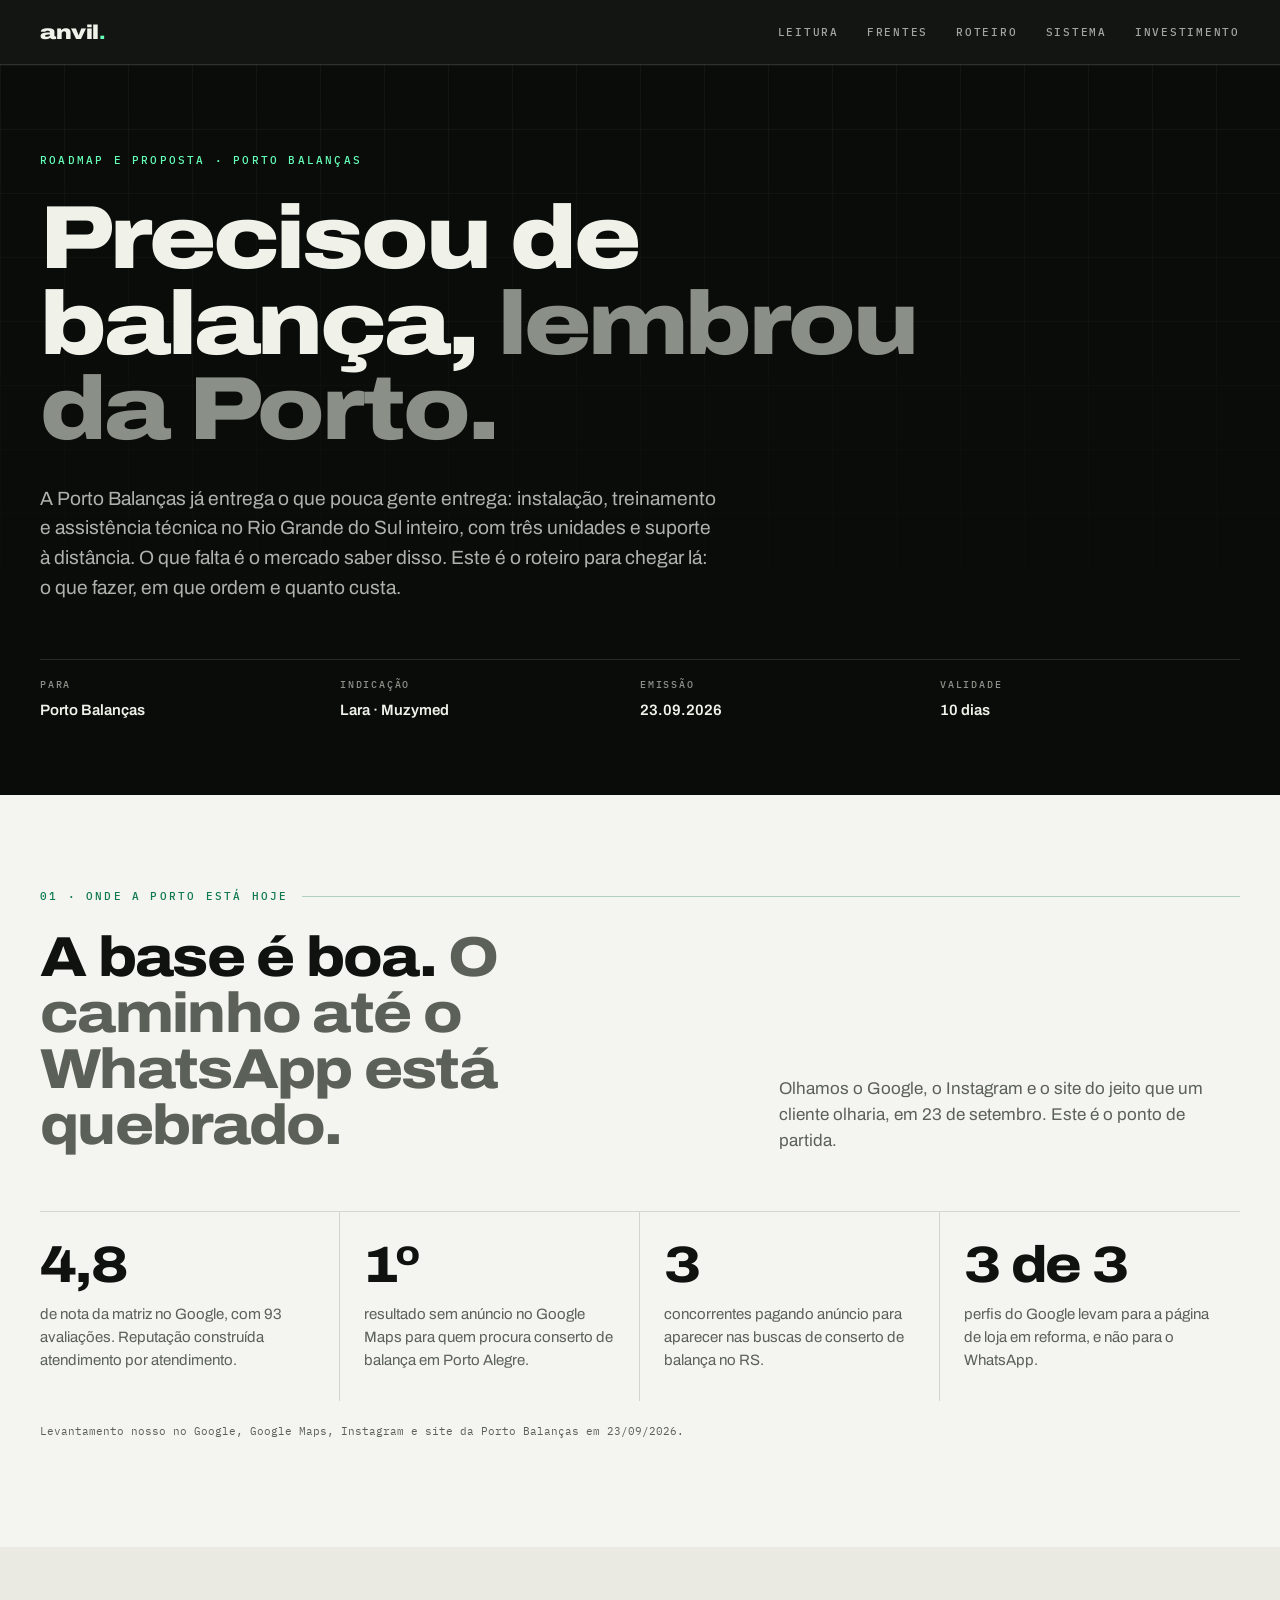
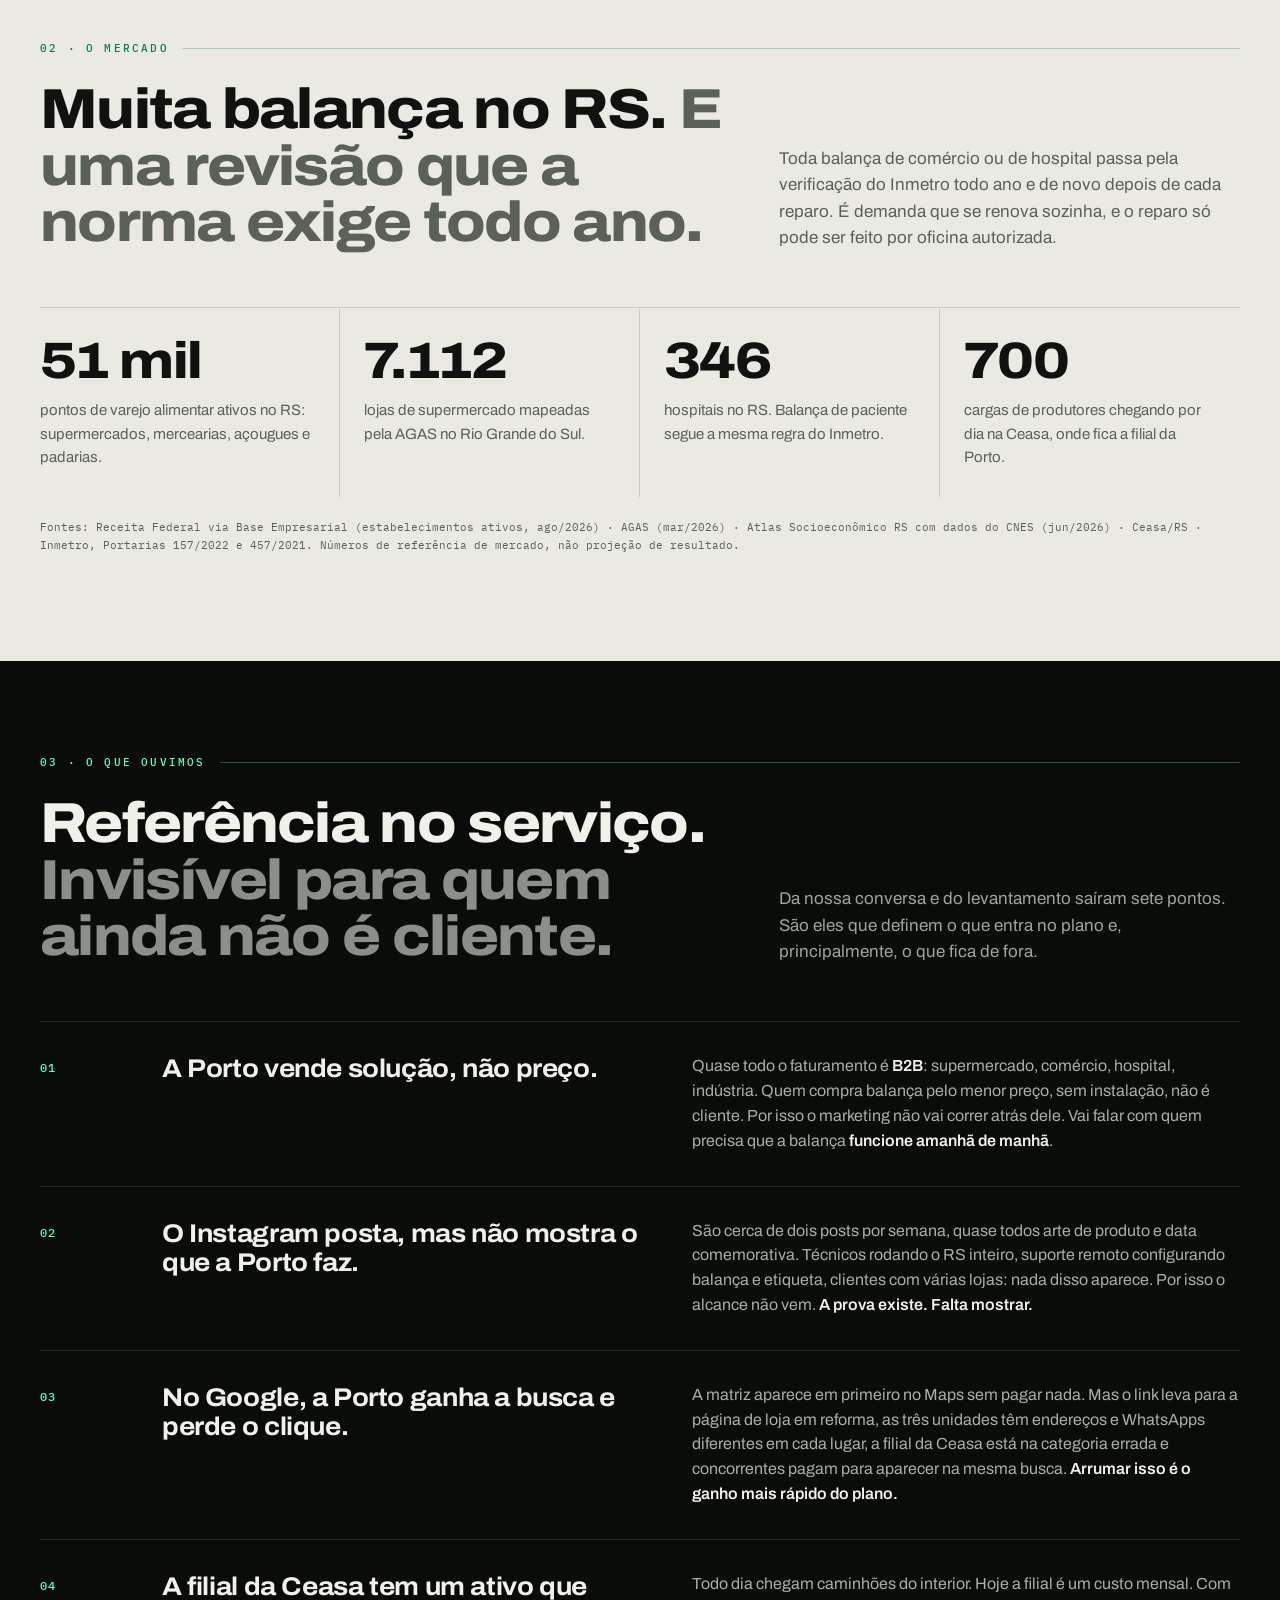
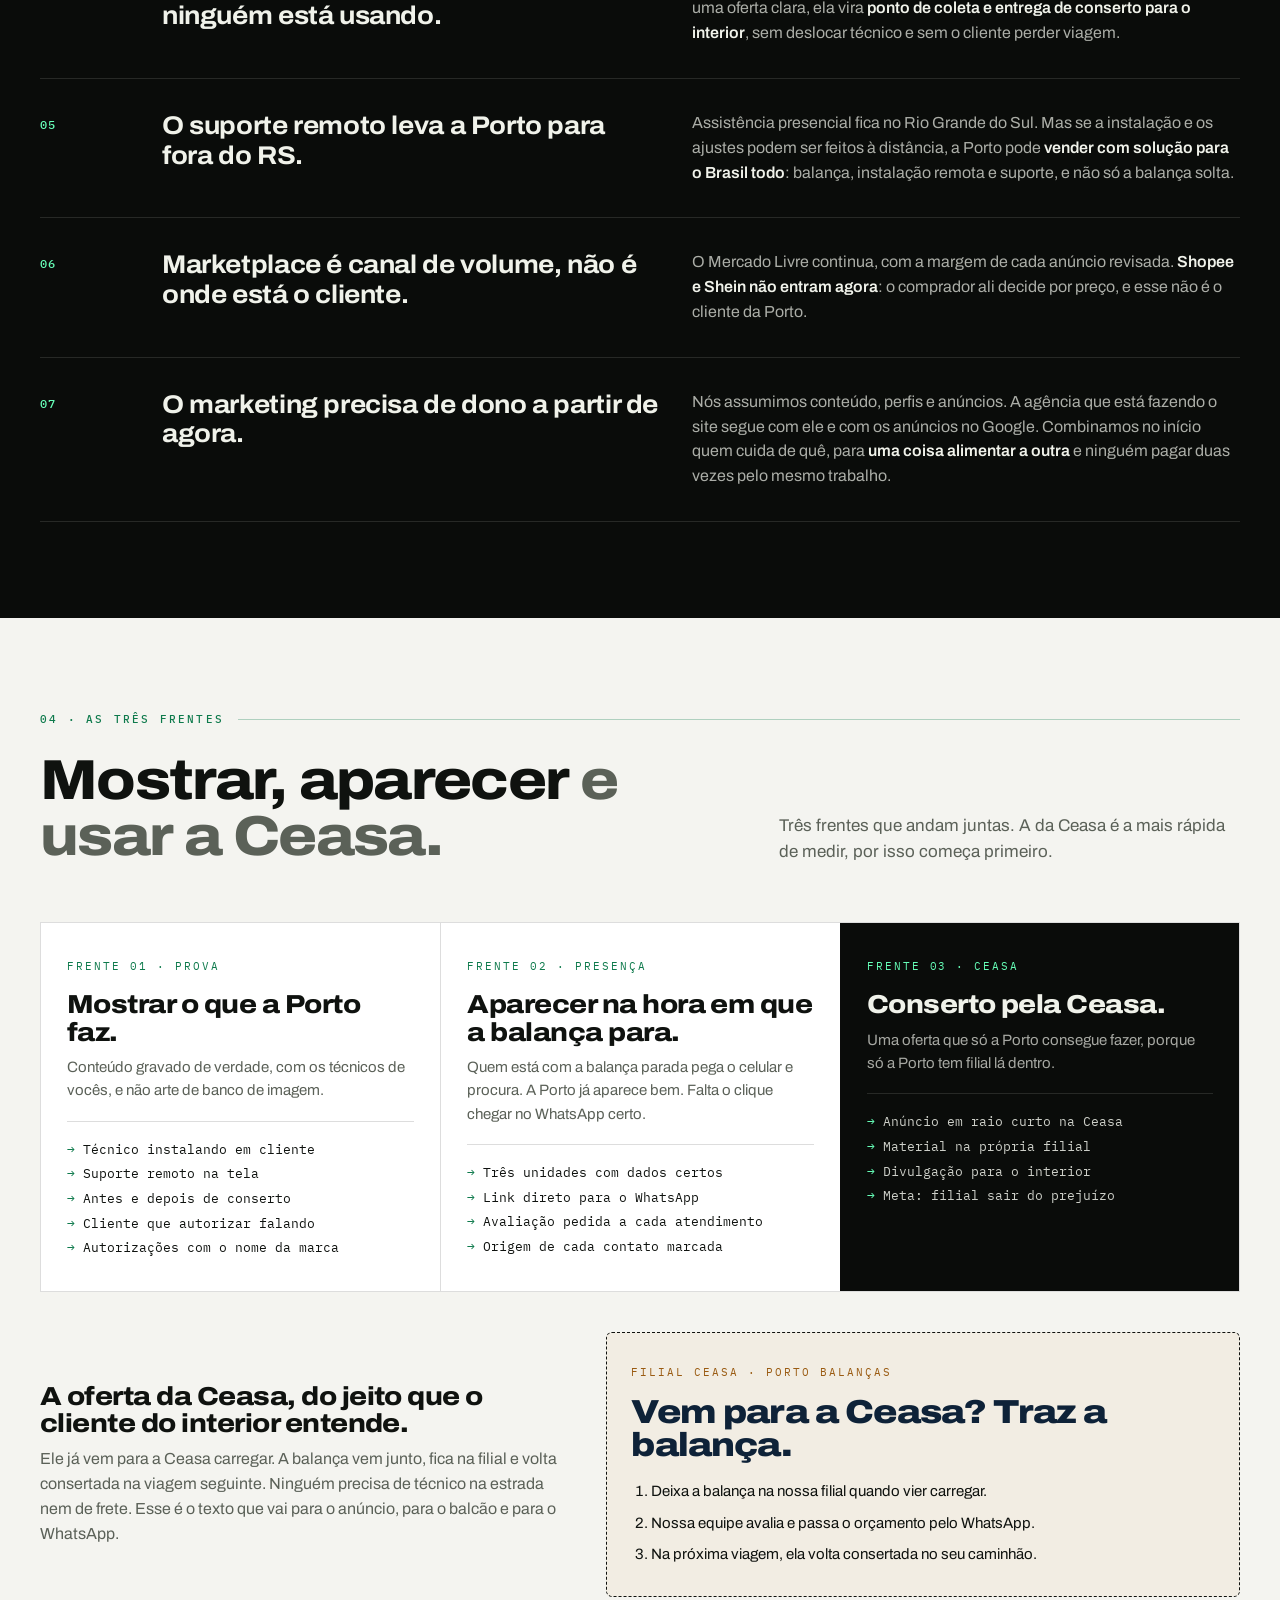
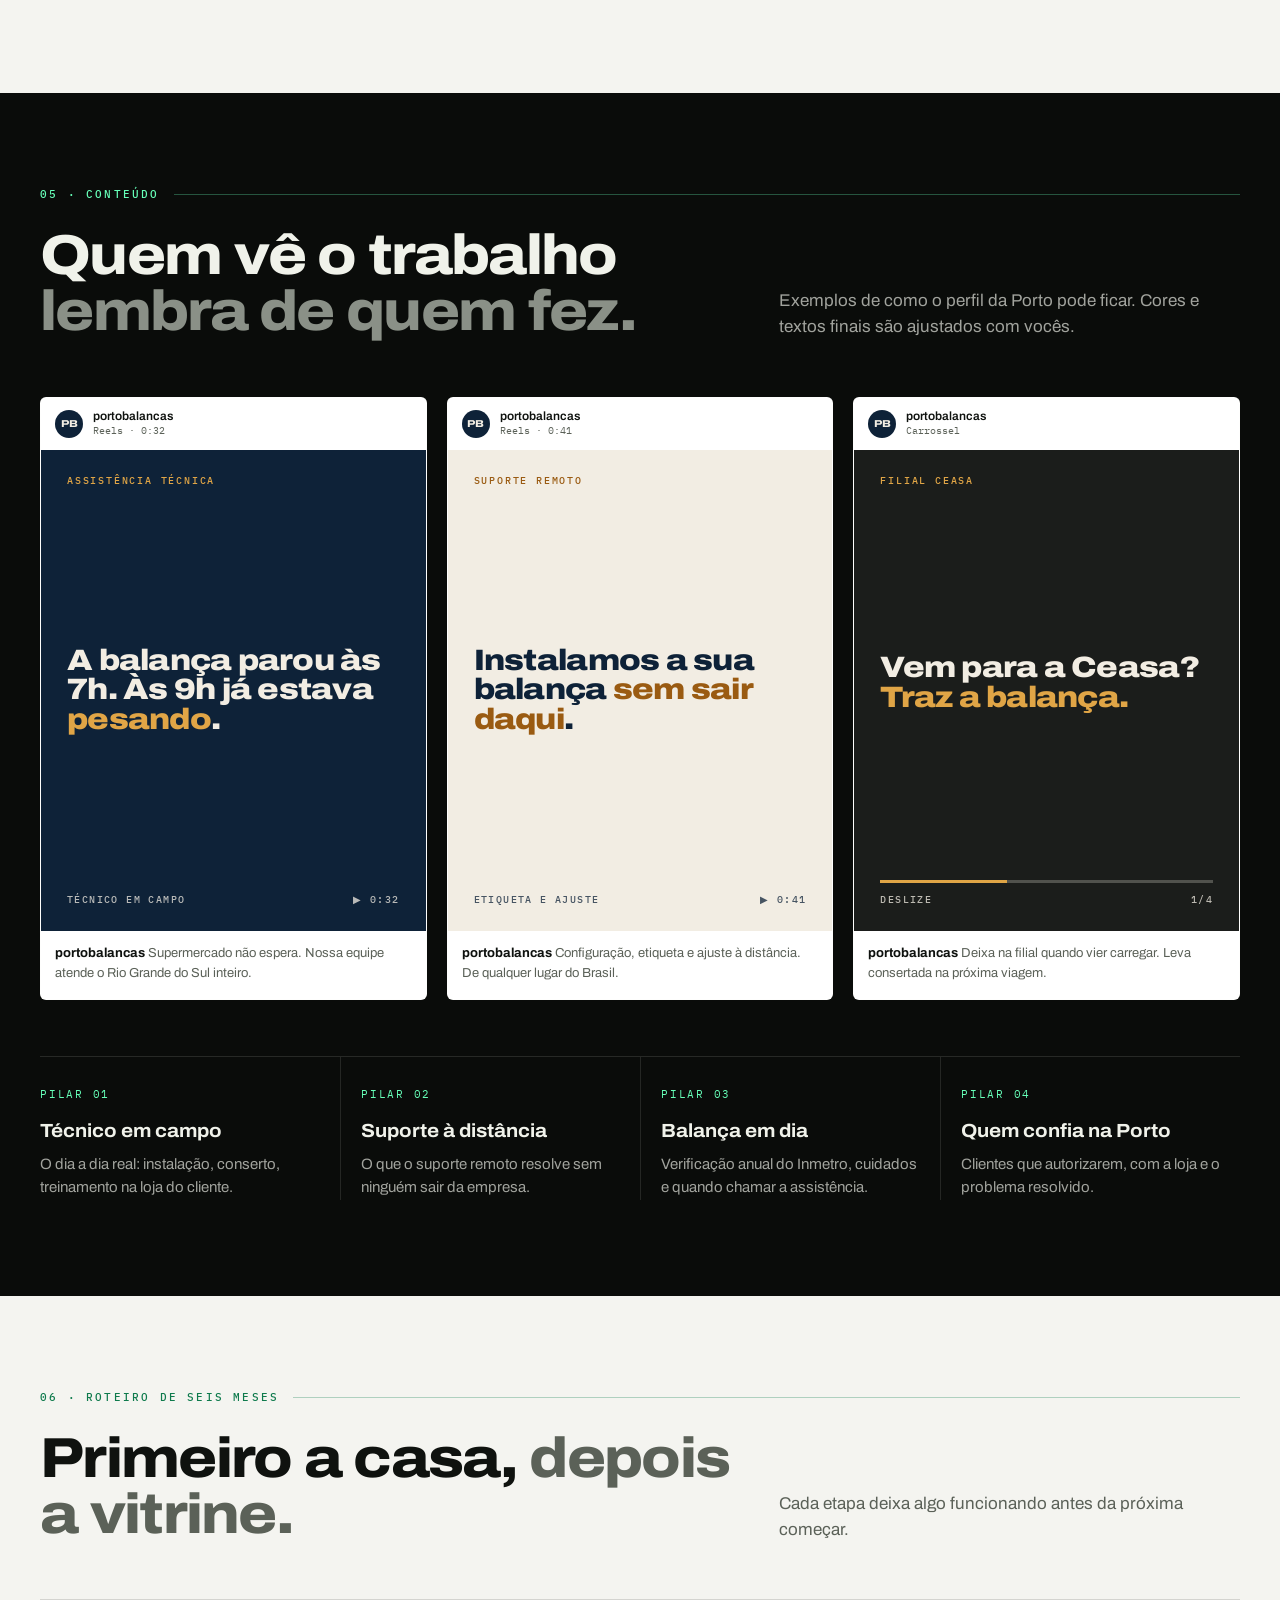
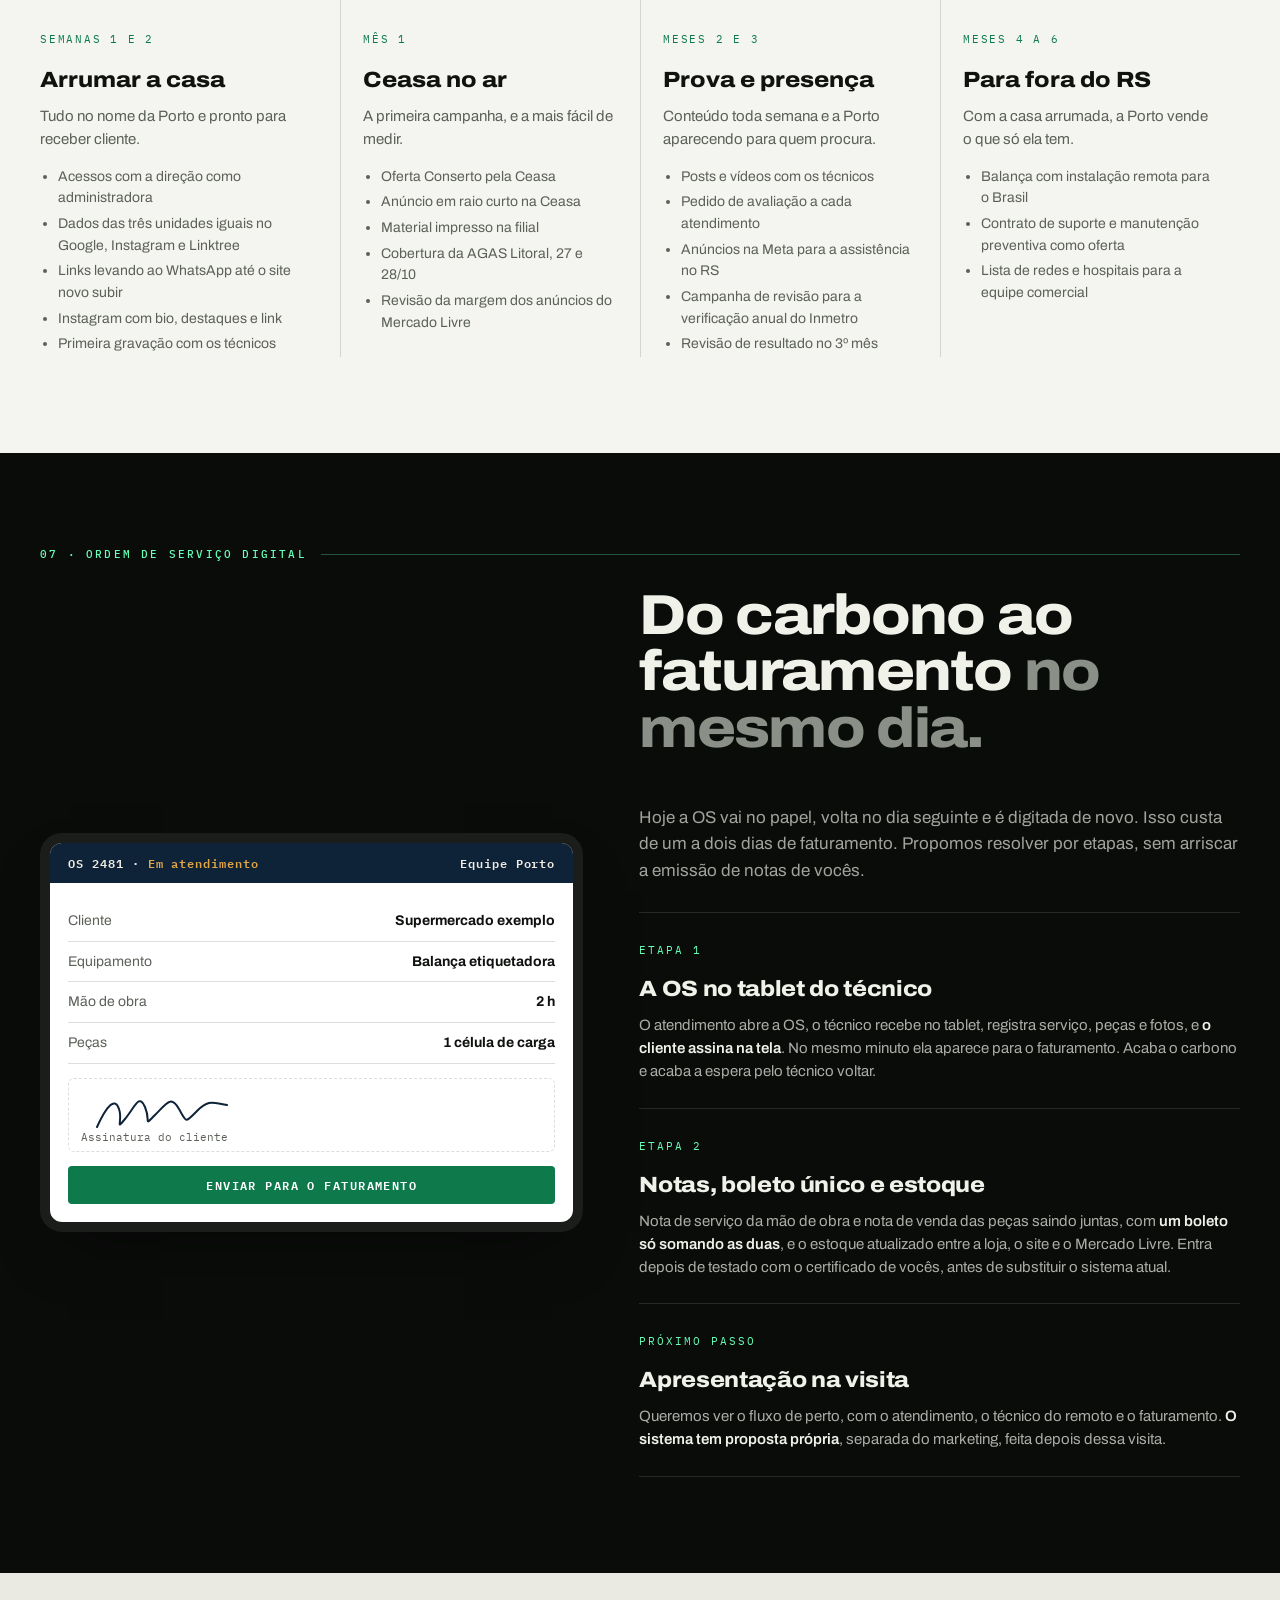
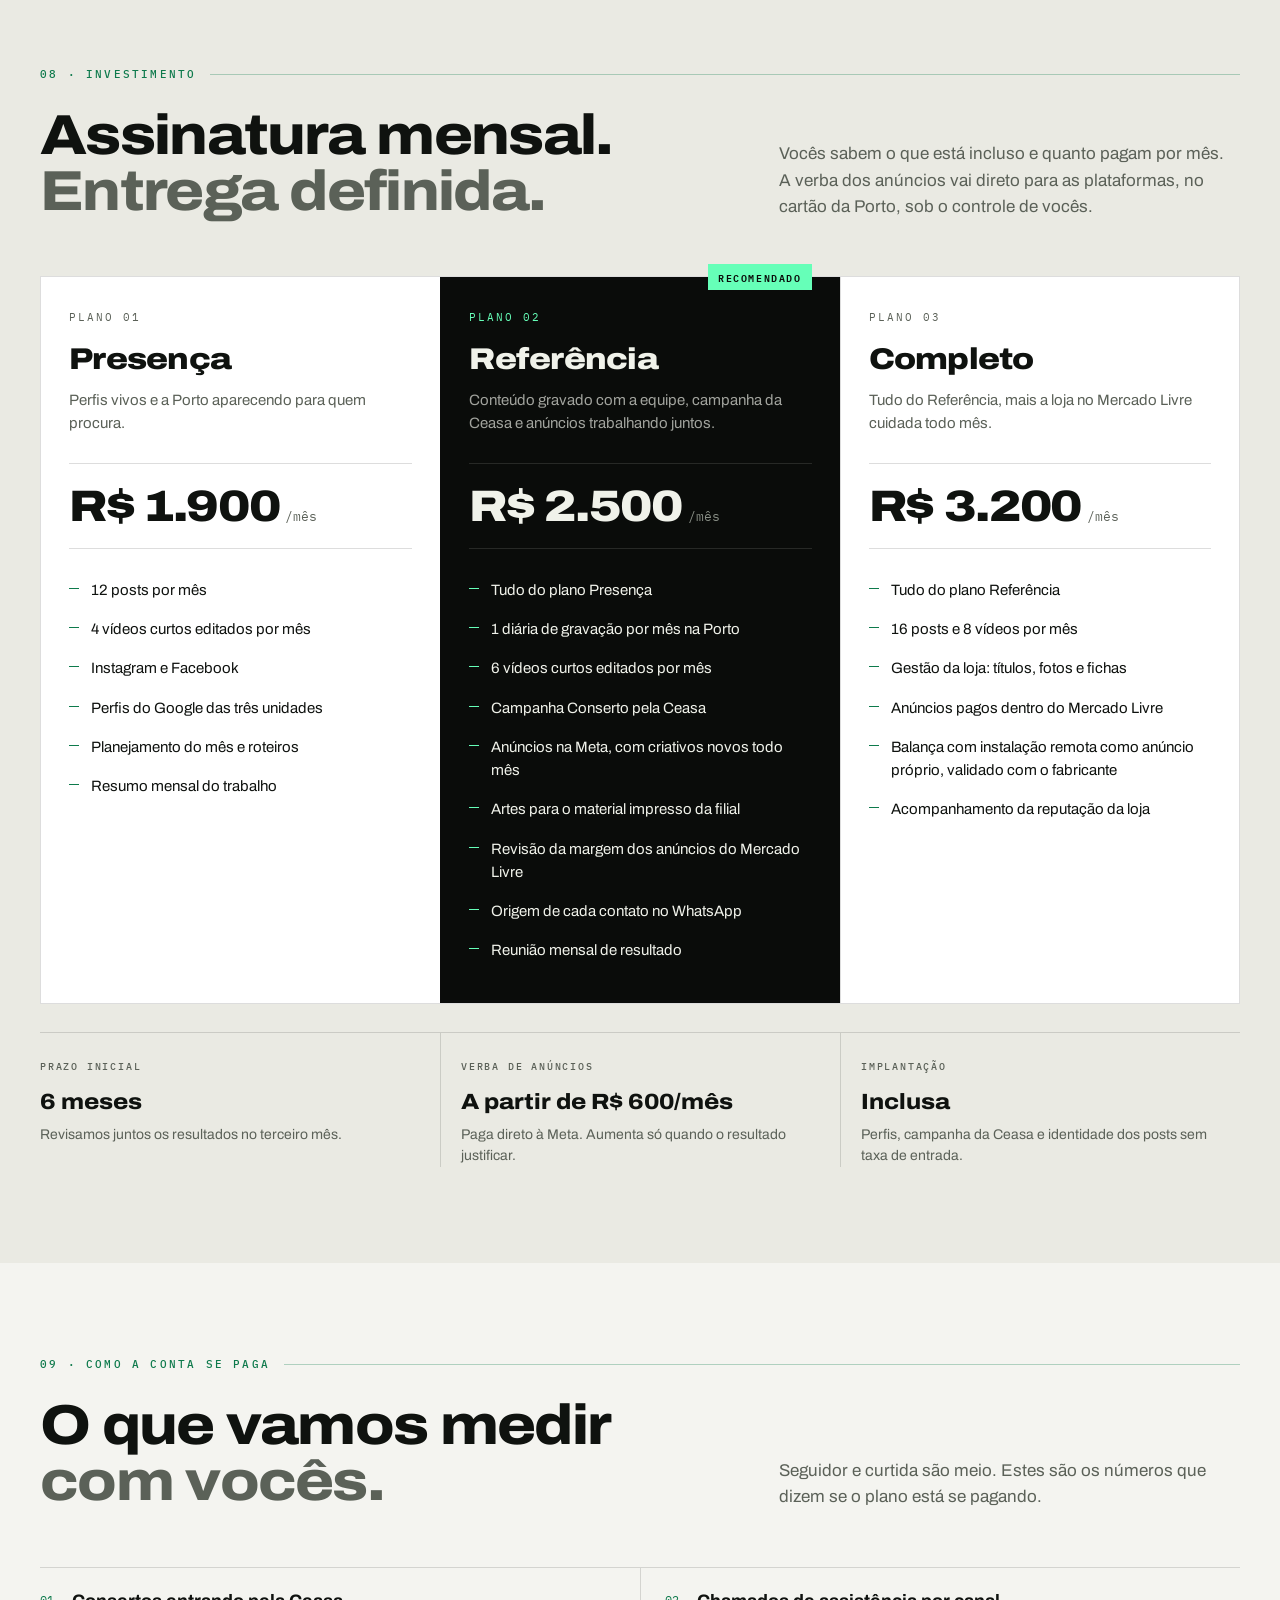
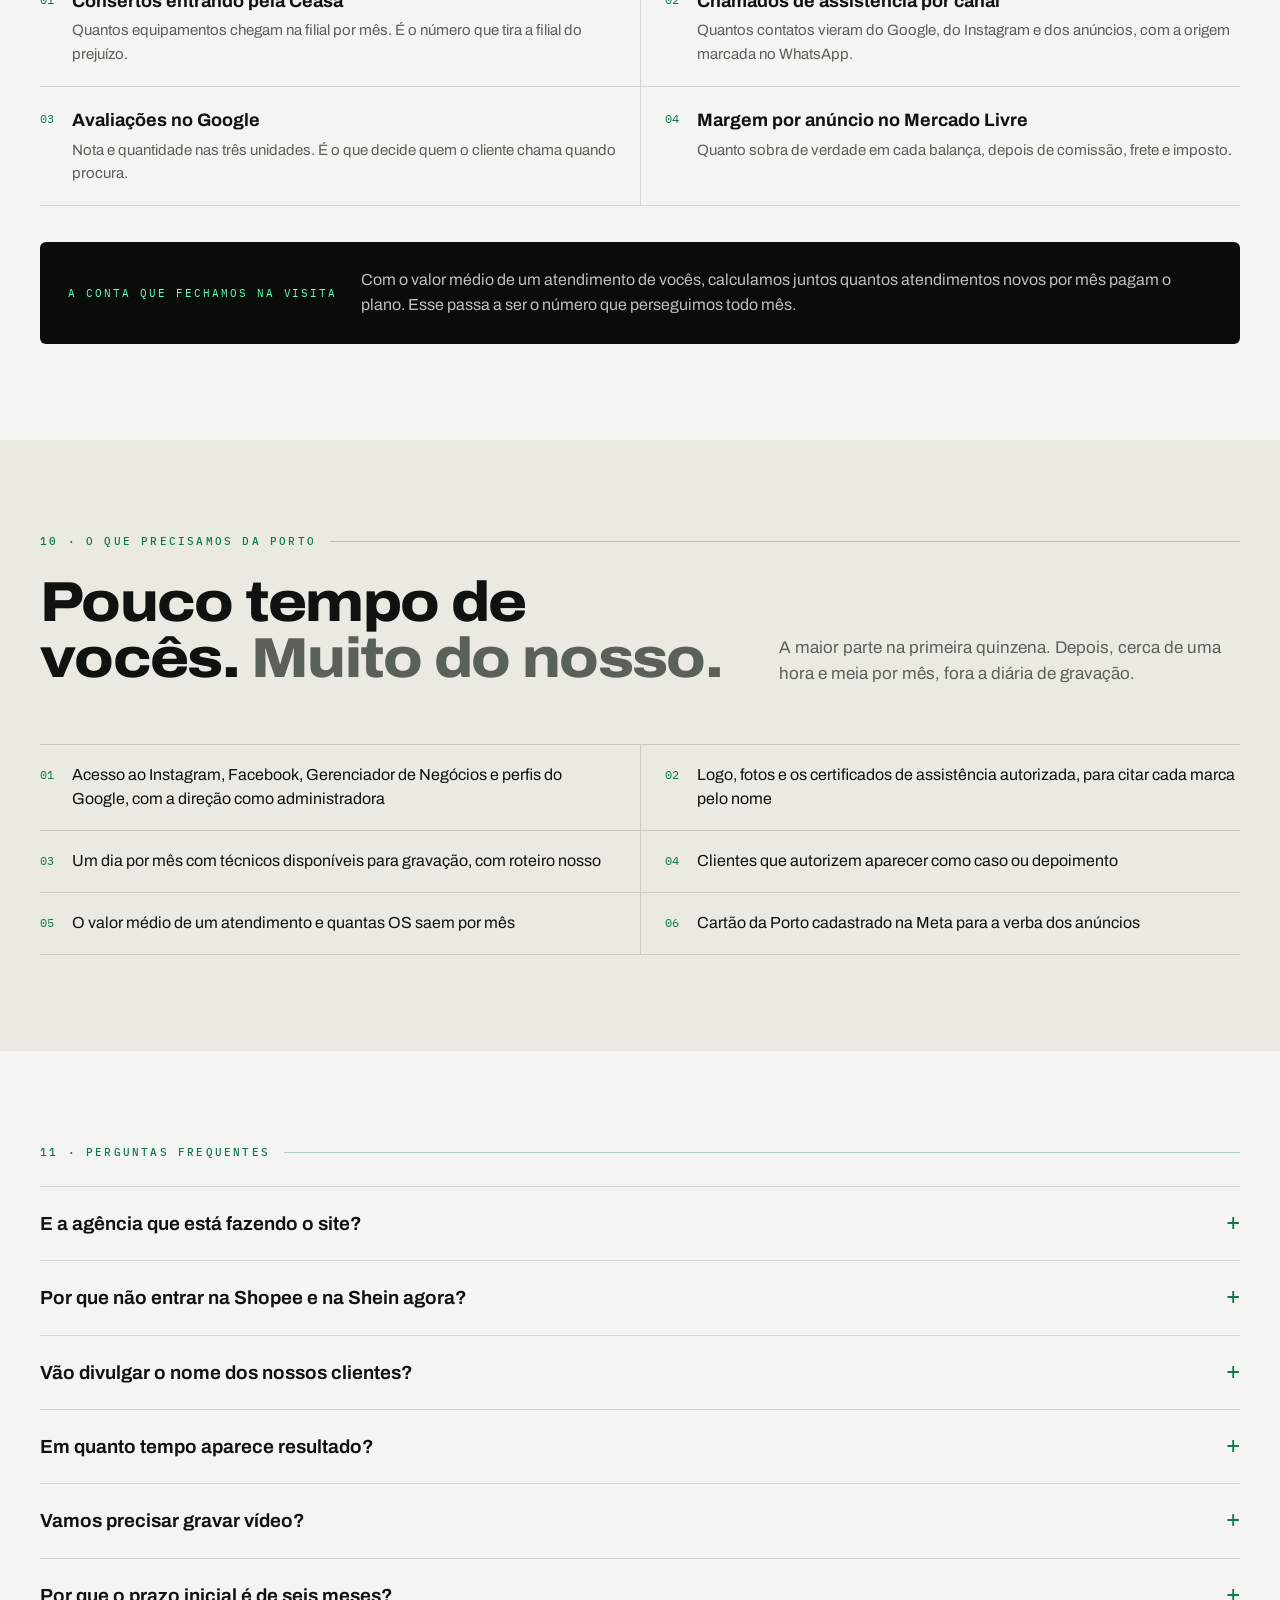
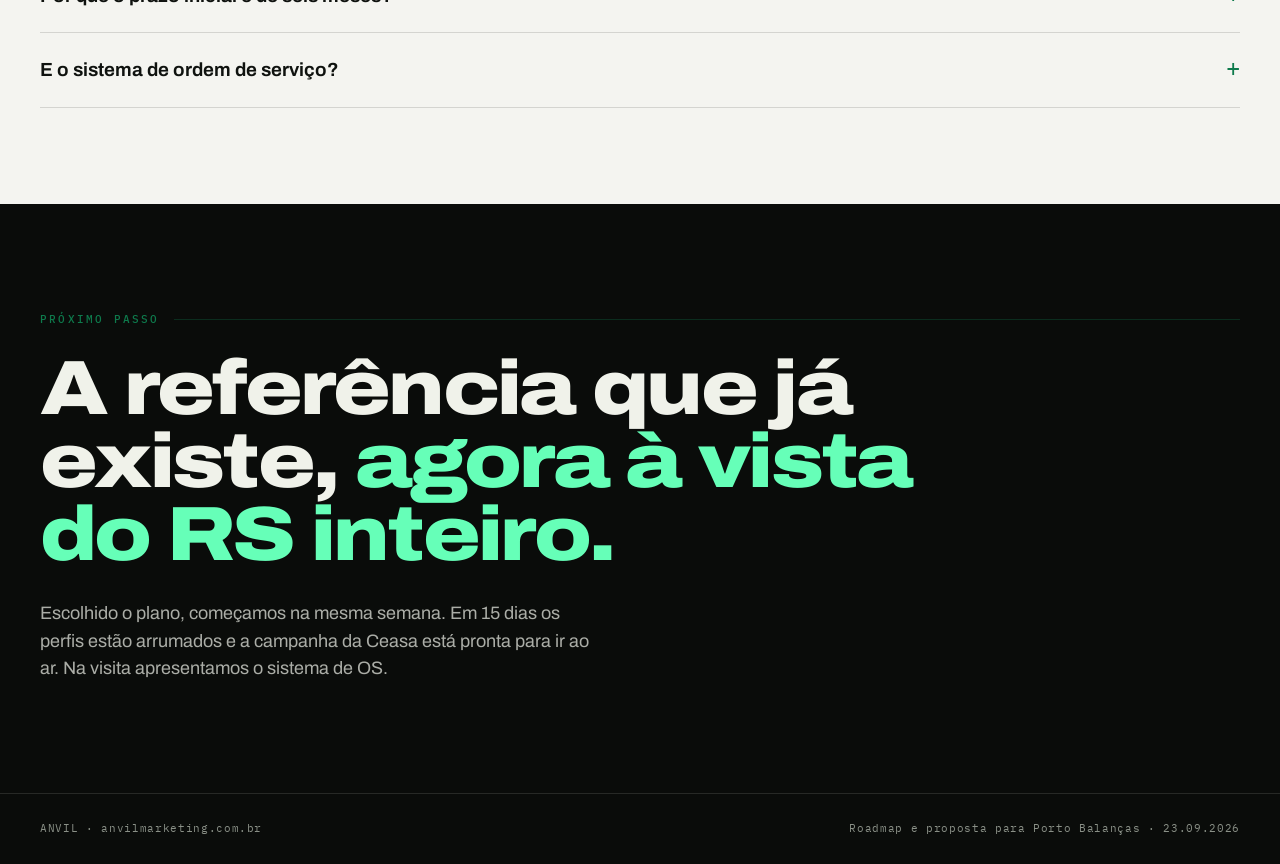
==== analise/index.html @ 12d3f7ef "Análise e roadmap da Porto Balanças Co-Authored-By: Claude Opus 5.5 (1M context) <noreply@anthropic." ====
<!doctype html>
<html lang="pt-BR">
<head>
<meta charset="utf-8">
<meta name="viewport" content="width=device-width, initial-scale=1">
<meta name="robots" content="noindex">
<title>Roadmap Porto Balanças</title>
<meta name="description" content="Roadmap e proposta da Anvil para a Porto Balanças: ser lembrada por quem precisa comprar ou consertar balança no Rio Grande do Sul.">
<link rel="preconnect" href="https://fonts.googleapis.com">
<link rel="preconnect" href="https://fonts.gstatic.com" crossorigin>
<link href="https://fonts.googleapis.com/css2?family=Archivo:wdth,wght@100..125,400..900&family=IBM+Plex+Mono:wght@400;500;600&display=swap" rel="stylesheet">
<style>
:root{
  --bg:#0A0C0A; --bg2:#111511; --paper:#F4F4F0; --paper2:#EAEAE3;
  --ink:#0F120F; --fg:#F0F2EA; --muted:#8A9087; --muted-d:#5B6158;
  --acc:#66FFB8; --acc-d:#0E7A4C; --line-d:rgba(240,242,234,.12); --line-l:rgba(15,18,15,.14);
  --amber:#E0A546; --navy:#0E2238; --cream:#F2EDE3;
}
*{box-sizing:border-box}
html{scroll-behavior:smooth}
body{margin:0;background:var(--paper);color:var(--ink);font-family:"Archivo",Arial,sans-serif;-webkit-font-smoothing:antialiased;line-height:1.55}
a{color:inherit;text-decoration:none}
.mono{font-family:"IBM Plex Mono",ui-monospace,monospace}
.wrap{width:min(1200px,100% - 32px);margin-inline:auto}
@media(min-width:720px){.wrap{width:min(1200px,100% - 80px)}}

.top{position:sticky;top:0;z-index:40;background:rgba(10,12,10,.96);color:var(--fg);border-bottom:1px solid var(--line-d)}
.top .wrap{height:64px;display:flex;align-items:center;justify-content:space-between;gap:16px}
.logo{font-weight:900;font-stretch:125%;letter-spacing:-.02em;font-size:20px}
.logo b{color:var(--acc)}
.top nav{display:flex;gap:28px;font:500 11px/1 "IBM Plex Mono",monospace;letter-spacing:.16em;text-transform:uppercase}
.top nav a{color:rgba(240,242,234,.66);position:relative}
.top nav a::after{content:"";position:absolute;left:0;bottom:-6px;height:1px;width:0;background:var(--acc);transition:width .25s}
.top nav a:hover{color:var(--fg)}.top nav a:hover::after{width:100%}
@media(max-width:820px){.top nav{display:none}}

.hero{background:var(--bg);color:var(--fg);padding:88px 0 72px;position:relative;overflow:hidden}
.hero::before{content:"";position:absolute;inset:0;background-image:linear-gradient(var(--line-d) 1px,transparent 1px),linear-gradient(90deg,var(--line-d) 1px,transparent 1px);background-size:64px 64px;opacity:.35;mask-image:linear-gradient(180deg,#000 0%,transparent 85%)}
.hero .wrap{position:relative}
.kick{font:500 11px/1.4 "IBM Plex Mono",monospace;letter-spacing:.2em;text-transform:uppercase;color:var(--acc);margin:0 0 28px}
.hero h1{font-weight:850;font-stretch:118%;font-size:clamp(40px,7vw,96px);line-height:.95;letter-spacing:-.035em;margin:0;max-width:15ch}
.hero h1 span{color:var(--muted)}
.hero-sub{max-width:62ch;margin:32px 0 0;color:rgba(240,242,234,.72);font-size:clamp(17px,1.5vw,20px)}
.meta{margin-top:56px;display:grid;grid-template-columns:repeat(4,minmax(0,1fr));border-top:1px solid var(--line-d)}
.meta div{padding:18px 18px 0 0}
.meta small{display:block;font:500 10px/1.4 "IBM Plex Mono",monospace;letter-spacing:.18em;text-transform:uppercase;color:var(--muted);margin-bottom:6px}
.meta strong{font-weight:600;font-size:15px}
@media(max-width:720px){.meta{grid-template-columns:1fr 1fr}.meta div{padding-bottom:14px}}

section{padding:96px 0}
.dark{background:var(--bg);color:var(--fg)}
.alt{background:var(--paper2)}
.label{font:500 11px/1 "IBM Plex Mono",monospace;letter-spacing:.2em;text-transform:uppercase;color:var(--acc-d);display:flex;gap:14px;align-items:center;margin-bottom:28px}
.dark .label{color:var(--acc)}
.label::after{content:"";height:1px;flex:1;background:currentColor;opacity:.3}
.head{display:grid;grid-template-columns:1.2fr .8fr;gap:48px;align-items:end;margin-bottom:56px}
.head h2{margin:0;font-weight:800;font-stretch:112%;font-size:clamp(30px,4.4vw,58px);line-height:1;letter-spacing:-.03em}
.head h2 span{color:var(--muted-d)}
.dark .head h2 span{color:var(--muted)}
.head p{margin:0;color:var(--muted-d);font-size:17px}
.dark .head p{color:rgba(240,242,234,.66)}
@media(max-width:820px){.head{grid-template-columns:1fr;gap:18px}}

.nums{display:grid;grid-template-columns:repeat(4,minmax(0,1fr));border-top:1px solid var(--line-l)}
.num{padding:28px 24px 28px 0;border-right:1px solid var(--line-l)}
.num:last-child{border-right:0}
.num + .num{padding-left:24px}
.num strong{display:block;font-weight:800;font-stretch:115%;font-size:clamp(34px,4vw,54px);letter-spacing:-.03em;line-height:1}
.num p{margin:12px 0 0;font-size:15px;color:var(--muted-d)}
.src{margin-top:22px;font:400 11px/1.6 "IBM Plex Mono",monospace;color:var(--muted-d)}
@media(max-width:820px){.nums{grid-template-columns:1fr 1fr}.num{border-right:0;border-bottom:1px solid var(--line-l);padding:22px 0!important}}
@media(max-width:480px){.nums{grid-template-columns:1fr}}

.reads{border-top:1px solid var(--line-d)}
.read{display:grid;grid-template-columns:90px 1fr 1.1fr;gap:32px;padding:32px 0;border-bottom:1px solid var(--line-d)}
.read .n{font:500 12px/1 "IBM Plex Mono",monospace;color:var(--acc);letter-spacing:.12em;padding-top:8px}
.read h3{margin:0;font-weight:700;font-stretch:108%;font-size:clamp(20px,2vw,26px);line-height:1.15;letter-spacing:-.015em}
.read p{margin:0;color:rgba(240,242,234,.7)}
.read p b{color:var(--fg);font-weight:600}
@media(max-width:820px){.read{grid-template-columns:1fr;gap:10px}}

.funnel{display:grid;grid-template-columns:repeat(3,minmax(0,1fr));border:1px solid var(--line-l);background:#fff}
.stage{padding:30px 26px;position:relative}
.stage + .stage{border-left:1px solid var(--line-l)}
.stage .mono{font-size:11px;letter-spacing:.18em;color:var(--acc-d);text-transform:uppercase}
.stage h3{margin:14px 0 10px;font-weight:800;font-stretch:112%;font-size:26px;letter-spacing:-.02em;line-height:1.05}
.stage p{margin:0 0 18px;color:var(--muted-d);font-size:15px}
.stage ul{list-style:none;margin:0;padding:16px 0 0;border-top:1px solid var(--line-l);font:400 13px/1.9 "IBM Plex Mono",monospace;color:var(--ink)}
.stage ul li::before{content:"→ ";color:var(--acc-d)}
.stage.hot{background:var(--bg);color:var(--fg)}
.stage.hot .mono{color:var(--acc)}
.stage.hot p{color:rgba(240,242,234,.68)}
.stage.hot ul{border-top-color:var(--line-d);color:rgba(240,242,234,.85)}
.stage.hot ul li::before{color:var(--acc)}
@media(max-width:900px){.funnel{grid-template-columns:1fr}.stage + .stage{border-left:0;border-top:1px solid var(--line-l)}}

.offer{margin-top:40px;display:grid;grid-template-columns:.9fr 1.1fr;gap:48px;align-items:center}
.offer h3{margin:0 0 10px;font-size:26px;font-weight:800;font-stretch:112%;letter-spacing:-.02em;line-height:1.05}
.offer p{margin:0;color:var(--muted-d)}
.ticket{border:1px dashed var(--ink);border-radius:6px;padding:26px 24px;background:var(--cream)}
.ticket .mono{font-size:11px;letter-spacing:.18em;text-transform:uppercase;color:#9A5B12}
.ticket h4{margin:12px 0 14px;font-weight:850;font-stretch:115%;font-size:clamp(24px,2.6vw,34px);line-height:1;letter-spacing:-.025em;color:var(--navy)}
.ticket ol{margin:0;padding-left:20px;font-size:15px}
.ticket ol li{padding:4px 0}
@media(max-width:820px){.offer{grid-template-columns:1fr;gap:22px}}

.feed{display:grid;grid-template-columns:repeat(3,minmax(0,1fr));gap:20px}
.post{border:1px solid var(--line-d);background:#fff;border-radius:6px;overflow:hidden;color:var(--ink)}
.post .hd{display:flex;align-items:center;gap:10px;padding:12px 14px;font:600 12px/1 "Archivo",sans-serif}
.post .av{width:28px;height:28px;border-radius:50%;background:var(--navy);color:var(--cream);display:grid;place-items:center;font:800 10px/1 "Archivo";font-stretch:120%}
.post .hd small{display:block;font:400 10px/1.2 "IBM Plex Mono",monospace;color:var(--muted-d);margin-top:3px}
.art{aspect-ratio:4/5;padding:26px;display:flex;flex-direction:column;justify-content:space-between;background:var(--navy);color:var(--cream)}
.art.b{background:var(--cream);color:var(--navy)}
.art.c{background:#1B1D1B;color:var(--cream)}
.art .tag{font:500 10px/1 "IBM Plex Mono",monospace;letter-spacing:.18em;text-transform:uppercase;color:var(--amber)}
.art.b .tag{color:#9A5B12}
.art h4{margin:0;font-weight:850;font-stretch:115%;font-size:clamp(22px,2.3vw,30px);line-height:1;letter-spacing:-.025em}
.art h4 em{font-style:normal;color:var(--amber)}
.art.b h4 em{color:#9A5B12}
.art .ft{display:flex;justify-content:space-between;font:500 10px/1 "IBM Plex Mono",monospace;letter-spacing:.14em;text-transform:uppercase;opacity:.75}
.bar{height:3px;background:rgba(242,237,227,.25);position:relative}
.bar i{position:absolute;inset:0 auto 0 0;width:38%;background:var(--amber)}
.post .cap{padding:12px 14px 16px;font-size:13px;color:var(--muted-d)}
.post .cap b{color:var(--ink)}
@media(max-width:900px){.feed{grid-template-columns:1fr;max-width:420px}}

.pillars{margin-top:56px;display:grid;grid-template-columns:repeat(4,minmax(0,1fr));border-top:1px solid var(--line-d)}
.pillar{padding:24px 20px 0 0}
.pillar + .pillar{padding-left:20px;border-left:1px solid var(--line-d)}
.pillar .mono{font-size:11px;letter-spacing:.16em;color:var(--acc)}
.pillar h3{margin:10px 0 8px;font-size:19px;font-weight:700;font-stretch:108%}
.pillar p{margin:0;font-size:15px;color:rgba(240,242,234,.66)}
@media(max-width:900px){.pillars{grid-template-columns:1fr 1fr;row-gap:28px}.pillar:nth-child(3){border-left:0;padding-left:0}}
@media(max-width:520px){.pillars{grid-template-columns:1fr}.pillar{border-left:0!important;padding-left:0!important}}

.steps{display:grid;grid-template-columns:repeat(4,minmax(0,1fr));border-top:1px solid var(--line-l)}
.step{padding:26px 22px 0 0}
.step + .step{padding-left:22px;border-left:1px solid var(--line-l)}
.step .mono{font-size:11px;letter-spacing:.16em;color:var(--acc-d)}
.step h3{margin:12px 0 8px;font-size:22px;font-weight:800;font-stretch:112%}
.step p{margin:0;font-size:15px;color:var(--muted-d)}
.step ul{margin:12px 0 0;padding-left:18px;font-size:14px;color:var(--muted-d)}
.step ul li{padding:2px 0}
@media(max-width:900px){.steps{grid-template-columns:1fr 1fr;row-gap:28px}.step:nth-child(3){border-left:0;padding-left:0}}
@media(max-width:520px){.steps{grid-template-columns:1fr}.step{border-left:0!important;padding-left:0!important}}

.sys{display:grid;grid-template-columns:.95fr 1.05fr;gap:56px;align-items:center}
.tablet{border:10px solid #1B1D1B;border-radius:22px;background:#fff;color:var(--ink);overflow:hidden;box-shadow:0 30px 60px -30px rgba(0,0,0,.6)}
.tablet .tb{display:flex;justify-content:space-between;align-items:center;padding:14px 18px;background:var(--navy);color:var(--cream);font:600 12px/1 "IBM Plex Mono",monospace;letter-spacing:.08em}
.tablet .tb em{font-style:normal;color:var(--amber)}
.tablet .bd{padding:18px}
.tablet .row{display:flex;justify-content:space-between;gap:12px;padding:9px 0;border-bottom:1px solid var(--line-l);font-size:14px}
.tablet .row span{color:var(--muted-d)}
.tablet .sig{margin-top:14px;border:1px dashed var(--line-l);border-radius:6px;height:74px;display:flex;align-items:flex-end;padding:8px 12px;font:400 11px/1 "IBM Plex Mono",monospace;color:var(--muted-d);position:relative}
.tablet .sig svg{position:absolute;left:24px;top:10px;width:150px;height:50px}
.tablet .go{margin-top:14px;background:var(--acc-d);color:#fff;text-align:center;padding:13px;border-radius:4px;font:600 12px/1 "IBM Plex Mono",monospace;letter-spacing:.12em;text-transform:uppercase}
.phases{border-top:1px solid var(--line-d)}
.phase{padding:24px 0;border-bottom:1px solid var(--line-d)}
.phase .mono{font-size:11px;letter-spacing:.18em;color:var(--acc);text-transform:uppercase}
.phase h3{margin:10px 0 8px;font-size:22px;font-weight:800;font-stretch:110%;letter-spacing:-.015em}
.phase p{margin:0;color:rgba(240,242,234,.7);font-size:15px}
.phase p b{color:var(--fg);font-weight:600}
@media(max-width:900px){.sys{grid-template-columns:1fr}}

.plans{display:grid;grid-template-columns:repeat(3,minmax(0,1fr));border:1px solid var(--line-l);background:#fff}
.plan{padding:32px 28px;display:flex;flex-direction:column}
.plan + .plan{border-left:1px solid var(--line-l)}
.plan.rec{background:var(--bg);color:var(--fg);position:relative}
.plan .mono.t{font-size:11px;letter-spacing:.18em;text-transform:uppercase;color:var(--muted-d)}
.plan.rec .mono.t{color:var(--acc)}
.plan h3{margin:10px 0 6px;font-size:30px;font-weight:850;font-stretch:115%;letter-spacing:-.025em}
.plan .d{margin:0;font-size:15px;color:var(--muted-d);min-height:48px}
.plan.rec .d{color:rgba(240,242,234,.66)}
.price{margin:26px 0 22px;padding:20px 0;border-top:1px solid var(--line-l);border-bottom:1px solid var(--line-l);display:flex;align-items:baseline;gap:6px}
.plan.rec .price{border-color:var(--line-d)}
.price strong{font-weight:850;font-stretch:115%;font-size:44px;letter-spacing:-.03em;line-height:1}
.price span{font:400 13px/1 "IBM Plex Mono",monospace;color:var(--muted-d)}
.plan.rec .price span{color:var(--muted)}
.plan ul{list-style:none;margin:0;padding:0;font-size:15px}
.plan li{padding:8px 0 8px 22px;position:relative}
.plan li::before{content:"";position:absolute;left:0;top:17px;width:10px;height:1px;background:var(--acc-d)}
.plan.rec li::before{background:var(--acc)}
.badge{position:absolute;top:0;right:28px;transform:translateY(-50%);background:var(--acc);color:var(--bg);font:600 10px/1 "IBM Plex Mono",monospace;letter-spacing:.16em;text-transform:uppercase;padding:8px 10px}
@media(max-width:960px){.plans{grid-template-columns:1fr}.plan + .plan{border-left:0;border-top:1px solid var(--line-l)}}
.terms{margin-top:28px;display:grid;grid-template-columns:repeat(3,minmax(0,1fr));gap:0;border-top:1px solid var(--line-l)}
.terms div{padding:20px 20px 0 0}
.terms div + div{padding-left:20px;border-left:1px solid var(--line-l)}
.terms small{font:500 10px/1 "IBM Plex Mono",monospace;letter-spacing:.18em;text-transform:uppercase;color:var(--muted-d)}
.terms strong{display:block;margin:8px 0 4px;font-size:22px;font-weight:800;font-stretch:112%}
.terms p{margin:0;font-size:14px;color:var(--muted-d)}
@media(max-width:720px){.terms{grid-template-columns:1fr}.terms div{border-left:0!important;padding-left:0!important;padding-bottom:16px}}

.kpis{display:grid;grid-template-columns:repeat(2,minmax(0,1fr));border-top:1px solid var(--line-l)}
.kpis > div{padding:20px 0;border-bottom:1px solid var(--line-l);display:flex;gap:18px}
.kpis > div:nth-child(odd){padding-right:24px}
.kpis > div:nth-child(even){padding-left:24px;border-left:1px solid var(--line-l)}
.kpis .mono{font-size:12px;color:var(--acc-d);padding-top:3px}
.kpis h3{margin:0 0 4px;font-size:18px;font-weight:700}
.kpis p{margin:0;font-size:15px;color:var(--muted-d)}
.payback{margin-top:36px;padding:26px 28px;background:var(--bg);color:var(--fg);border-radius:6px;display:grid;grid-template-columns:auto 1fr;gap:24px;align-items:center}
.payback .mono{font-size:11px;letter-spacing:.18em;text-transform:uppercase;color:var(--acc)}
.payback p{margin:0;color:rgba(240,242,234,.78);font-size:16px}
@media(max-width:720px){.kpis{grid-template-columns:1fr}.kpis > div{padding:16px 0!important;border-left:0!important}.payback{grid-template-columns:1fr}}

.need{display:grid;grid-template-columns:repeat(2,minmax(0,1fr));border-top:1px solid var(--line-l)}
.need div{padding:18px 0;border-bottom:1px solid var(--line-l);display:flex;gap:18px;font-size:16px}
.need div:nth-child(odd){padding-right:24px}
.need div:nth-child(even){padding-left:24px;border-left:1px solid var(--line-l)}
.need .mono{font-size:12px;color:var(--acc-d);padding-top:3px}
@media(max-width:720px){.need{grid-template-columns:1fr}.need div{padding:16px 0!important;border-left:0!important}}

details{border-bottom:1px solid var(--line-l);padding:22px 0}
details:first-of-type{border-top:1px solid var(--line-l)}
summary{list-style:none;cursor:pointer;display:flex;justify-content:space-between;gap:24px;font-size:19px;font-weight:650}
summary::-webkit-details-marker{display:none}
summary::after{content:"+";font:400 24px/1 "IBM Plex Mono",monospace;color:var(--acc-d);transition:transform .25s}
details[open] summary::after{transform:rotate(45deg)}
details p{margin:14px 0 0;max-width:70ch;color:var(--muted-d)}

.close{background:var(--bg);color:var(--fg);padding:110px 0}
.close h2{margin:0;font-weight:850;font-stretch:118%;font-size:clamp(36px,6vw,80px);line-height:.95;letter-spacing:-.035em;max-width:16ch}
.close h2 span{color:var(--acc)}
.close p{max-width:56ch;color:rgba(240,242,234,.7);font-size:18px;margin:28px 0 0}
footer{background:var(--bg);color:var(--muted);border-top:1px solid var(--line-d);padding:26px 0;font:400 11px/1.6 "IBM Plex Mono",monospace;letter-spacing:.06em}
footer .wrap{display:flex;justify-content:space-between;gap:16px;flex-wrap:wrap}

.rv{opacity:0;transform:translateY(20px);transition:opacity .7s ease,transform .7s ease}
.rv.on{opacity:1;transform:none}
@media(prefers-reduced-motion:reduce){.rv{opacity:1;transform:none;transition:none}html{scroll-behavior:auto}}
@page{size:A4;margin:0}
@media print{
  *{-webkit-print-color-adjust:exact;print-color-adjust:exact}
  .top{position:static}.rv{opacity:1;transform:none;transition:none}
  section{padding:56px 0;break-inside:avoid}
  .hero{break-inside:avoid}
  .close{padding:48px 0}
  footer{break-before:avoid}
  .read,.stage,.step,.plan,.phase,.post,.kpis > div,.need div,details,.num{break-inside:avoid}
  details p{display:block}
}
</style>
</head>
<body>

<header class="top">
  <div class="wrap">
    <div class="logo">anvil<b>.</b></div>
    <nav>
      <a href="#leitura">Leitura</a>
      <a href="#frentes">Frentes</a>
      <a href="#roteiro">Roteiro</a>
      <a href="#sistema">Sistema</a>
      <a href="#investimento">Investimento</a>
    </nav>
  </div>
</header>

<section class="hero">
  <div class="wrap">
    <p class="kick">Roadmap e proposta · Porto Balanças</p>
    <h1>Precisou de balança, <span>lembrou da Porto.</span></h1>
    <p class="hero-sub">A Porto Balanças já entrega o que pouca gente entrega: instalação, treinamento e assistência técnica no Rio Grande do Sul inteiro, com três unidades e suporte à distância. O que falta é o mercado saber disso. Este é o roteiro para chegar lá: o que fazer, em que ordem e quanto custa.</p>
    <div class="meta">
      <div><small>Para</small><strong>Porto Balanças</strong></div>
      <div><small>Indicação</small><strong>Lara · Muzymed</strong></div>
      <div><small>Emissão</small><strong>23.09.2026</strong></div>
      <div><small>Validade</small><strong>10 dias</strong></div>
    </div>
  </div>
</section>

<section id="hoje">
  <div class="wrap">
    <div class="label rv">01 · Onde a Porto está hoje</div>
    <div class="head rv">
      <h2>A base é boa. <span>O caminho até o WhatsApp está quebrado.</span></h2>
      <p>Olhamos o Google, o Instagram e o site do jeito que um cliente olharia, em 23 de setembro. Este é o ponto de partida.</p>
    </div>
    <div class="nums rv">
      <div class="num"><strong>4,8</strong><p>de nota da matriz no Google, com 93 avaliações. Reputação construída atendimento por atendimento.</p></div>
      <div class="num"><strong>1º</strong><p>resultado sem anúncio no Google Maps para quem procura conserto de balança em Porto Alegre.</p></div>
      <div class="num"><strong>3</strong><p>concorrentes pagando anúncio para aparecer nas buscas de conserto de balança no RS.</p></div>
      <div class="num"><strong>3 de 3</strong><p>perfis do Google levam para a página de loja em reforma, e não para o WhatsApp.</p></div>
    </div>
    <p class="src rv">Levantamento nosso no Google, Google Maps, Instagram e site da Porto Balanças em 23/09/2026.</p>
  </div>
</section>

<section class="alt" id="mercado">
  <div class="wrap">
    <div class="label rv">02 · O mercado</div>
    <div class="head rv">
      <h2>Muita balança no RS. <span>E uma revisão que a norma exige todo ano.</span></h2>
      <p>Toda balança de comércio ou de hospital passa pela verificação do Inmetro todo ano e de novo depois de cada reparo. É demanda que se renova sozinha, e o reparo só pode ser feito por oficina autorizada.</p>
    </div>
    <div class="nums rv">
      <div class="num"><strong>51 mil</strong><p>pontos de varejo alimentar ativos no RS: supermercados, mercearias, açougues e padarias.</p></div>
      <div class="num"><strong>7.112</strong><p>lojas de supermercado mapeadas pela AGAS no Rio Grande do Sul.</p></div>
      <div class="num"><strong>346</strong><p>hospitais no RS. Balança de paciente segue a mesma regra do Inmetro.</p></div>
      <div class="num"><strong>700</strong><p>cargas de produtores chegando por dia na Ceasa, onde fica a filial da Porto.</p></div>
    </div>
    <p class="src rv">Fontes: Receita Federal via Base Empresarial (estabelecimentos ativos, ago/2026) · AGAS (mar/2026) · Atlas Socioeconômico RS com dados do CNES (jun/2026) · Ceasa/RS · Inmetro, Portarias 157/2022 e 457/2021. Números de referência de mercado, não projeção de resultado.</p>
  </div>
</section>

<section class="dark" id="leitura">
  <div class="wrap">
    <div class="label rv">03 · O que ouvimos</div>
    <div class="head rv">
      <h2>Referência no serviço. <span>Invisível para quem ainda não é cliente.</span></h2>
      <p>Da nossa conversa e do levantamento saíram sete pontos. São eles que definem o que entra no plano e, principalmente, o que fica de fora.</p>
    </div>
    <div class="reads">
      <div class="read rv"><div class="n">01</div><h3>A Porto vende solução, não preço.</h3><p>Quase todo o faturamento é <b>B2B</b>: supermercado, comércio, hospital, indústria. Quem compra balança pelo menor preço, sem instalação, não é cliente. Por isso o marketing não vai correr atrás dele. Vai falar com quem precisa que a balança <b>funcione amanhã de manhã</b>.</p></div>
      <div class="read rv"><div class="n">02</div><h3>O Instagram posta, mas não mostra o que a Porto faz.</h3><p>São cerca de dois posts por semana, quase todos arte de produto e data comemorativa. Técnicos rodando o RS inteiro, suporte remoto configurando balança e etiqueta, clientes com várias lojas: nada disso aparece. Por isso o alcance não vem. <b>A prova existe. Falta mostrar.</b></p></div>
      <div class="read rv"><div class="n">03</div><h3>No Google, a Porto ganha a busca e perde o clique.</h3><p>A matriz aparece em primeiro no Maps sem pagar nada. Mas o link leva para a página de loja em reforma, as três unidades têm endereços e WhatsApps diferentes em cada lugar, a filial da Ceasa está na categoria errada e concorrentes pagam para aparecer na mesma busca. <b>Arrumar isso é o ganho mais rápido do plano.</b></p></div>
      <div class="read rv"><div class="n">04</div><h3>A filial da Ceasa tem um ativo que ninguém está usando.</h3><p>Todo dia chegam caminhões do interior. Hoje a filial é um custo mensal. Com uma oferta clara, ela vira <b>ponto de coleta e entrega de conserto para o interior</b>, sem deslocar técnico e sem o cliente perder viagem.</p></div>
      <div class="read rv"><div class="n">05</div><h3>O suporte remoto leva a Porto para fora do RS.</h3><p>Assistência presencial fica no Rio Grande do Sul. Mas se a instalação e os ajustes podem ser feitos à distância, a Porto pode <b>vender com solução para o Brasil todo</b>: balança, instalação remota e suporte, e não só a balança solta.</p></div>
      <div class="read rv"><div class="n">06</div><h3>Marketplace é canal de volume, não é onde está o cliente.</h3><p>O Mercado Livre continua, com a margem de cada anúncio revisada. <b>Shopee e Shein não entram agora</b>: o comprador ali decide por preço, e esse não é o cliente da Porto.</p></div>
      <div class="read rv"><div class="n">07</div><h3>O marketing precisa de dono a partir de agora.</h3><p>Nós assumimos conteúdo, perfis e anúncios. A agência que está fazendo o site segue com ele e com os anúncios no Google. Combinamos no início quem cuida de quê, para <b>uma coisa alimentar a outra</b> e ninguém pagar duas vezes pelo mesmo trabalho.</p></div>
    </div>
  </div>
</section>

<section id="frentes">
  <div class="wrap">
    <div class="label rv">04 · As três frentes</div>
    <div class="head rv">
      <h2>Mostrar, aparecer <span>e usar a Ceasa.</span></h2>
      <p>Três frentes que andam juntas. A da Ceasa é a mais rápida de medir, por isso começa primeiro.</p>
    </div>
    <div class="funnel rv">
      <div class="stage"><span class="mono">Frente 01 · Prova</span><h3>Mostrar o que a Porto faz.</h3><p>Conteúdo gravado de verdade, com os técnicos de vocês, e não arte de banco de imagem.</p><ul><li>Técnico instalando em cliente</li><li>Suporte remoto na tela</li><li>Antes e depois de conserto</li><li>Cliente que autorizar falando</li><li>Autorizações com o nome da marca</li></ul></div>
      <div class="stage"><span class="mono">Frente 02 · Presença</span><h3>Aparecer na hora em que a balança para.</h3><p>Quem está com a balança parada pega o celular e procura. A Porto já aparece bem. Falta o clique chegar no WhatsApp certo.</p><ul><li>Três unidades com dados certos</li><li>Link direto para o WhatsApp</li><li>Avaliação pedida a cada atendimento</li><li>Origem de cada contato marcada</li></ul></div>
      <div class="stage hot"><span class="mono">Frente 03 · Ceasa</span><h3>Conserto pela Ceasa.</h3><p>Uma oferta que só a Porto consegue fazer, porque só a Porto tem filial lá dentro.</p><ul><li>Anúncio em raio curto na Ceasa</li><li>Material na própria filial</li><li>Divulgação para o interior</li><li>Meta: filial sair do prejuízo</li></ul></div>
    </div>
    <div class="offer">
      <div class="rv"><h3>A oferta da Ceasa, do jeito que o cliente do interior entende.</h3><p>Ele já vem para a Ceasa carregar. A balança vem junto, fica na filial e volta consertada na viagem seguinte. Ninguém precisa de técnico na estrada nem de frete. Esse é o texto que vai para o anúncio, para o balcão e para o WhatsApp.</p></div>
      <div class="ticket rv">
        <span class="mono">Filial Ceasa · Porto Balanças</span>
        <h4>Vem para a Ceasa? Traz a balança.</h4>
        <ol>
          <li>Deixa a balança na nossa filial quando vier carregar.</li>
          <li>Nossa equipe avalia e passa o orçamento pelo WhatsApp.</li>
          <li>Na próxima viagem, ela volta consertada no seu caminhão.</li>
        </ol>
      </div>
    </div>
  </div>
</section>

<section class="dark" id="conteudo">
  <div class="wrap">
    <div class="label rv">05 · Conteúdo</div>
    <div class="head rv">
      <h2>Quem vê o trabalho <span>lembra de quem fez.</span></h2>
      <p>Exemplos de como o perfil da Porto pode ficar. Cores e textos finais são ajustados com vocês.</p>
    </div>
    <div class="feed">
      <div class="post rv">
        <div class="hd"><div class="av">PB</div><div>portobalancas<small>Reels · 0:32</small></div></div>
        <div class="art">
          <span class="tag">Assistência técnica</span>
          <h4>A balança parou às 7h. Às 9h já estava <em>pesando</em>.</h4>
          <div class="ft"><span>Técnico em campo</span><span>▶ 0:32</span></div>
        </div>
        <div class="cap"><b>portobalancas</b> Supermercado não espera. Nossa equipe atende o Rio Grande do Sul inteiro.</div>
      </div>
      <div class="post rv">
        <div class="hd"><div class="av">PB</div><div>portobalancas<small>Reels · 0:41</small></div></div>
        <div class="art b">
          <span class="tag">Suporte remoto</span>
          <h4>Instalamos a sua balança <em>sem sair daqui</em>.</h4>
          <div class="ft"><span>Etiqueta e ajuste</span><span>▶ 0:41</span></div>
        </div>
        <div class="cap"><b>portobalancas</b> Configuração, etiqueta e ajuste à distância. De qualquer lugar do Brasil.</div>
      </div>
      <div class="post rv">
        <div class="hd"><div class="av">PB</div><div>portobalancas<small>Carrossel</small></div></div>
        <div class="art c">
          <span class="tag">Filial Ceasa</span>
          <h4>Vem para a Ceasa? <em>Traz a balança.</em></h4>
          <div><div class="bar"><i></i></div><div class="ft" style="margin-top:12px"><span>Deslize</span><span>1/4</span></div></div>
        </div>
        <div class="cap"><b>portobalancas</b> Deixa na filial quando vier carregar. Leva consertada na próxima viagem.</div>
      </div>
    </div>
    <div class="pillars">
      <div class="pillar rv"><span class="mono">PILAR 01</span><h3>Técnico em campo</h3><p>O dia a dia real: instalação, conserto, treinamento na loja do cliente.</p></div>
      <div class="pillar rv"><span class="mono">PILAR 02</span><h3>Suporte à distância</h3><p>O que o suporte remoto resolve sem ninguém sair da empresa.</p></div>
      <div class="pillar rv"><span class="mono">PILAR 03</span><h3>Balança em dia</h3><p>Verificação anual do Inmetro, cuidados e quando chamar a assistência.</p></div>
      <div class="pillar rv"><span class="mono">PILAR 04</span><h3>Quem confia na Porto</h3><p>Clientes que autorizarem, com a loja e o problema resolvido.</p></div>
    </div>
  </div>
</section>

<section id="roteiro">
  <div class="wrap">
    <div class="label rv">06 · Roteiro de seis meses</div>
    <div class="head rv">
      <h2>Primeiro a casa, <span>depois a vitrine.</span></h2>
      <p>Cada etapa deixa algo funcionando antes da próxima começar.</p>
    </div>
    <div class="steps">
      <div class="step rv"><span class="mono">SEMANAS 1 E 2</span><h3>Arrumar a casa</h3><p>Tudo no nome da Porto e pronto para receber cliente.</p><ul><li>Acessos com a direção como administradora</li><li>Dados das três unidades iguais no Google, Instagram e Linktree</li><li>Links levando ao WhatsApp até o site novo subir</li><li>Instagram com bio, destaques e link</li><li>Primeira gravação com os técnicos</li></ul></div>
      <div class="step rv"><span class="mono">MÊS 1</span><h3>Ceasa no ar</h3><p>A primeira campanha, e a mais fácil de medir.</p><ul><li>Oferta Conserto pela Ceasa</li><li>Anúncio em raio curto na Ceasa</li><li>Material impresso na filial</li><li>Cobertura da AGAS Litoral, 27 e 28/10</li><li>Revisão da margem dos anúncios do Mercado Livre</li></ul></div>
      <div class="step rv"><span class="mono">MESES 2 E 3</span><h3>Prova e presença</h3><p>Conteúdo toda semana e a Porto aparecendo para quem procura.</p><ul><li>Posts e vídeos com os técnicos</li><li>Pedido de avaliação a cada atendimento</li><li>Anúncios na Meta para a assistência no RS</li><li>Campanha de revisão para a verificação anual do Inmetro</li><li>Revisão de resultado no 3º mês</li></ul></div>
      <div class="step rv"><span class="mono">MESES 4 A 6</span><h3>Para fora do RS</h3><p>Com a casa arrumada, a Porto vende o que só ela tem.</p><ul><li>Balança com instalação remota para o Brasil</li><li>Contrato de suporte e manutenção preventiva como oferta</li><li>Lista de redes e hospitais para a equipe comercial</li></ul></div>
    </div>
  </div>
</section>

<section class="dark" id="sistema">
  <div class="wrap">
    <div class="label rv">07 · Ordem de serviço digital</div>
    <div class="sys">
      <div class="tablet rv">
        <div class="tb"><span>OS 2481 · <em>Em atendimento</em></span><span>Equipe Porto</span></div>
        <div class="bd">
          <div class="row"><span>Cliente</span><b>Supermercado exemplo</b></div>
          <div class="row"><span>Equipamento</span><b>Balança etiquetadora</b></div>
          <div class="row"><span>Mão de obra</span><b>2 h</b></div>
          <div class="row"><span>Peças</span><b>1 célula de carga</b></div>
          <div class="sig">Assinatura do cliente
            <svg viewBox="0 0 150 50" fill="none" stroke="#0E2238" stroke-width="2" stroke-linecap="round"><path d="M4 38c10-22 18-30 22-18s-4 22 6 10 14-26 20-12-2 20 10 8 16-20 24-6 6 14 18 2 16-8 30-6"/></svg>
          </div>
          <div class="go">Enviar para o faturamento</div>
        </div>
      </div>
      <div class="rv">
        <div class="head" style="grid-template-columns:1fr;margin-bottom:28px"><h2>Do carbono ao faturamento <span>no mesmo dia.</span></h2><p>Hoje a OS vai no papel, volta no dia seguinte e é digitada de novo. Isso custa de um a dois dias de faturamento. Propomos resolver por etapas, sem arriscar a emissão de notas de vocês.</p></div>
        <div class="phases">
          <div class="phase"><span class="mono">Etapa 1</span><h3>A OS no tablet do técnico</h3><p>O atendimento abre a OS, o técnico recebe no tablet, registra serviço, peças e fotos, e <b>o cliente assina na tela</b>. No mesmo minuto ela aparece para o faturamento. Acaba o carbono e acaba a espera pelo técnico voltar.</p></div>
          <div class="phase"><span class="mono">Etapa 2</span><h3>Notas, boleto único e estoque</h3><p>Nota de serviço da mão de obra e nota de venda das peças saindo juntas, com <b>um boleto só somando as duas</b>, e o estoque atualizado entre a loja, o site e o Mercado Livre. Entra depois de testado com o certificado de vocês, antes de substituir o sistema atual.</p></div>
          <div class="phase"><span class="mono">Próximo passo</span><h3>Apresentação na visita</h3><p>Queremos ver o fluxo de perto, com o atendimento, o técnico do remoto e o faturamento. <b>O sistema tem proposta própria</b>, separada do marketing, feita depois dessa visita.</p></div>
        </div>
      </div>
    </div>
  </div>
</section>

<section class="alt" id="investimento">
  <div class="wrap">
    <div class="label rv">08 · Investimento</div>
    <div class="head rv">
      <h2>Assinatura mensal. <span>Entrega definida.</span></h2>
      <p>Vocês sabem o que está incluso e quanto pagam por mês. A verba dos anúncios vai direto para as plataformas, no cartão da Porto, sob o controle de vocês.</p>
    </div>
    <div class="plans rv">
      <div class="plan">
        <span class="mono t">Plano 01</span><h3>Presença</h3>
        <p class="d">Perfis vivos e a Porto aparecendo para quem procura.</p>
        <div class="price"><strong>R$ 1.900</strong><span>/mês</span></div>
        <ul>
          <li>12 posts por mês</li>
          <li>4 vídeos curtos editados por mês</li>
          <li>Instagram e Facebook</li>
          <li>Perfis do Google das três unidades</li>
          <li>Planejamento do mês e roteiros</li>
          <li>Resumo mensal do trabalho</li>
        </ul>
      </div>
      <div class="plan rec">
        <span class="badge">Recomendado</span>
        <span class="mono t">Plano 02</span><h3>Referência</h3>
        <p class="d">Conteúdo gravado com a equipe, campanha da Ceasa e anúncios trabalhando juntos.</p>
        <div class="price"><strong>R$ 2.500</strong><span>/mês</span></div>
        <ul>
          <li>Tudo do plano Presença</li>
          <li>1 diária de gravação por mês na Porto</li>
          <li>6 vídeos curtos editados por mês</li>
          <li>Campanha Conserto pela Ceasa</li>
          <li>Anúncios na Meta, com criativos novos todo mês</li>
          <li>Artes para o material impresso da filial</li>
          <li>Revisão da margem dos anúncios do Mercado Livre</li>
          <li>Origem de cada contato no WhatsApp</li>
          <li>Reunião mensal de resultado</li>
        </ul>
      </div>
      <div class="plan">
        <span class="mono t">Plano 03</span><h3>Completo</h3>
        <p class="d">Tudo do Referência, mais a loja no Mercado Livre cuidada todo mês.</p>
        <div class="price"><strong>R$ 3.200</strong><span>/mês</span></div>
        <ul>
          <li>Tudo do plano Referência</li>
          <li>16 posts e 8 vídeos por mês</li>
          <li>Gestão da loja: títulos, fotos e fichas</li>
          <li>Anúncios pagos dentro do Mercado Livre</li>
          <li>Balança com instalação remota como anúncio próprio, validado com o fabricante</li>
          <li>Acompanhamento da reputação da loja</li>
        </ul>
      </div>
    </div>
    <div class="terms rv">
      <div><small>Prazo inicial</small><strong>6 meses</strong><p>Revisamos juntos os resultados no terceiro mês.</p></div>
      <div><small>Verba de anúncios</small><strong>A partir de R$ 600/mês</strong><p>Paga direto à Meta. Aumenta só quando o resultado justificar.</p></div>
      <div><small>Implantação</small><strong>Inclusa</strong><p>Perfis, campanha da Ceasa e identidade dos posts sem taxa de entrada.</p></div>
    </div>
  </div>
</section>

<section id="resultado">
  <div class="wrap">
    <div class="label rv">09 · Como a conta se paga</div>
    <div class="head rv">
      <h2>O que vamos medir <span>com vocês.</span></h2>
      <p>Seguidor e curtida são meio. Estes são os números que dizem se o plano está se pagando.</p>
    </div>
    <div class="kpis rv">
      <div><span class="mono">01</span><div><h3>Consertos entrando pela Ceasa</h3><p>Quantos equipamentos chegam na filial por mês. É o número que tira a filial do prejuízo.</p></div></div>
      <div><span class="mono">02</span><div><h3>Chamados de assistência por canal</h3><p>Quantos contatos vieram do Google, do Instagram e dos anúncios, com a origem marcada no WhatsApp.</p></div></div>
      <div><span class="mono">03</span><div><h3>Avaliações no Google</h3><p>Nota e quantidade nas três unidades. É o que decide quem o cliente chama quando procura.</p></div></div>
      <div><span class="mono">04</span><div><h3>Margem por anúncio no Mercado Livre</h3><p>Quanto sobra de verdade em cada balança, depois de comissão, frete e imposto.</p></div></div>
    </div>
    <div class="payback rv">
      <span class="mono">A conta que fechamos na visita</span>
      <p>Com o valor médio de um atendimento de vocês, calculamos juntos quantos atendimentos novos por mês pagam o plano. Esse passa a ser o número que perseguimos todo mês.</p>
    </div>
  </div>
</section>

<section class="alt">
  <div class="wrap">
    <div class="label rv">10 · O que precisamos da Porto</div>
    <div class="head rv"><h2>Pouco tempo de vocês. <span>Muito do nosso.</span></h2><p>A maior parte na primeira quinzena. Depois, cerca de uma hora e meia por mês, fora a diária de gravação.</p></div>
    <div class="need rv">
      <div><span class="mono">01</span>Acesso ao Instagram, Facebook, Gerenciador de Negócios e perfis do Google, com a direção como administradora</div>
      <div><span class="mono">02</span>Logo, fotos e os certificados de assistência autorizada, para citar cada marca pelo nome</div>
      <div><span class="mono">03</span>Um dia por mês com técnicos disponíveis para gravação, com roteiro nosso</div>
      <div><span class="mono">04</span>Clientes que autorizem aparecer como caso ou depoimento</div>
      <div><span class="mono">05</span>O valor médio de um atendimento e quantas OS saem por mês</div>
      <div><span class="mono">06</span>Cartão da Porto cadastrado na Meta para a verba dos anúncios</div>
    </div>
  </div>
</section>

<section>
  <div class="wrap">
    <div class="label rv">11 · Perguntas frequentes</div>
    <details><summary>E a agência que está fazendo o site?</summary><p>Continua. O site e os anúncios no Google ficam com ela. Nós cuidamos do conteúdo, dos perfis, da Meta, da Ceasa e do Mercado Livre. No início combinamos a divisão com eles, para os anúncios não competirem entre si e o site receber quem vem das nossas campanhas.</p></details>
    <details><summary>Por que não entrar na Shopee e na Shein agora?</summary><p>Porque o comprador dessas plataformas decide por preço, e a Porto não vende por preço. Esforço ali traz o cliente que vocês mesmos disseram que não querem. Se no futuro fizer sentido para balanças de uso geral, entra como teste separado.</p></details>
    <details><summary>Vão divulgar o nome dos nossos clientes?</summary><p>Só com autorização por escrito do cliente. Rede, loja ou hospital só aparece quando eles aprovarem.</p></details>
    <details><summary>Em quanto tempo aparece resultado?</summary><p>A campanha da Ceasa e os perfis do Google são os mais rápidos, porque falam com quem já tem o problema. O conteúdo constrói a referência ao longo dos três primeiros meses. Não prometemos número de contatos, porque depende da verba e da região.</p></details>
    <details><summary>Vamos precisar gravar vídeo?</summary><p>Sim, uma diária por mês, com roteiro pronto. Quem mostra o trabalho são os técnicos de vocês. É isso que separa a Porto de quem só entrega a caixa.</p></details>
    <details><summary>Por que o prazo inicial é de seis meses?</summary><p>Venda B2B tem ciclo longo. Os três primeiros meses arrumam a casa e constroem presença. No terceiro mês revisamos juntos o que funcionou e ajustamos o resto.</p></details>
    <details><summary>E o sistema de ordem de serviço?</summary><p>Tem proposta própria, feita depois da visita, quando entendermos o fluxo de vocês de perto. Não depende da contratação do marketing, e o marketing não depende dele.</p></details>
  </div>
</section>

<section class="close">
  <div class="wrap">
    <div class="label rv">Próximo passo</div>
    <h2 class="rv">A referência que já existe, <span>agora à vista do RS inteiro.</span></h2>
    <p class="rv">Escolhido o plano, começamos na mesma semana. Em 15 dias os perfis estão arrumados e a campanha da Ceasa está pronta para ir ao ar. Na visita apresentamos o sistema de OS.</p>
  </div>
</section>

<footer>
  <div class="wrap"><span>ANVIL · anvilmarketing.com.br</span><span>Roadmap e proposta para Porto Balanças · 23.09.2026</span></div>
</footer>

<script>
(function(){
  var els=document.querySelectorAll('.rv');
  if(!('IntersectionObserver' in window)){els.forEach(function(e){e.classList.add('on')});return}
  var io=new IntersectionObserver(function(en){en.forEach(function(e){if(e.isIntersecting){var sib=[].slice.call(e.target.parentNode.children).filter(function(x){return x.classList.contains('rv')});e.target.style.transitionDelay=(Math.max(0,sib.indexOf(e.target))*65)+'ms';e.target.classList.add('on');io.unobserve(e.target)}})},{threshold:.12});
  els.forEach(function(e){io.observe(e)});
  window.addEventListener('beforeprint',function(){els.forEach(function(e){e.classList.add('on')});document.querySelectorAll('details').forEach(function(d){d.open=true})});
})();
</script>
</body>
</html>
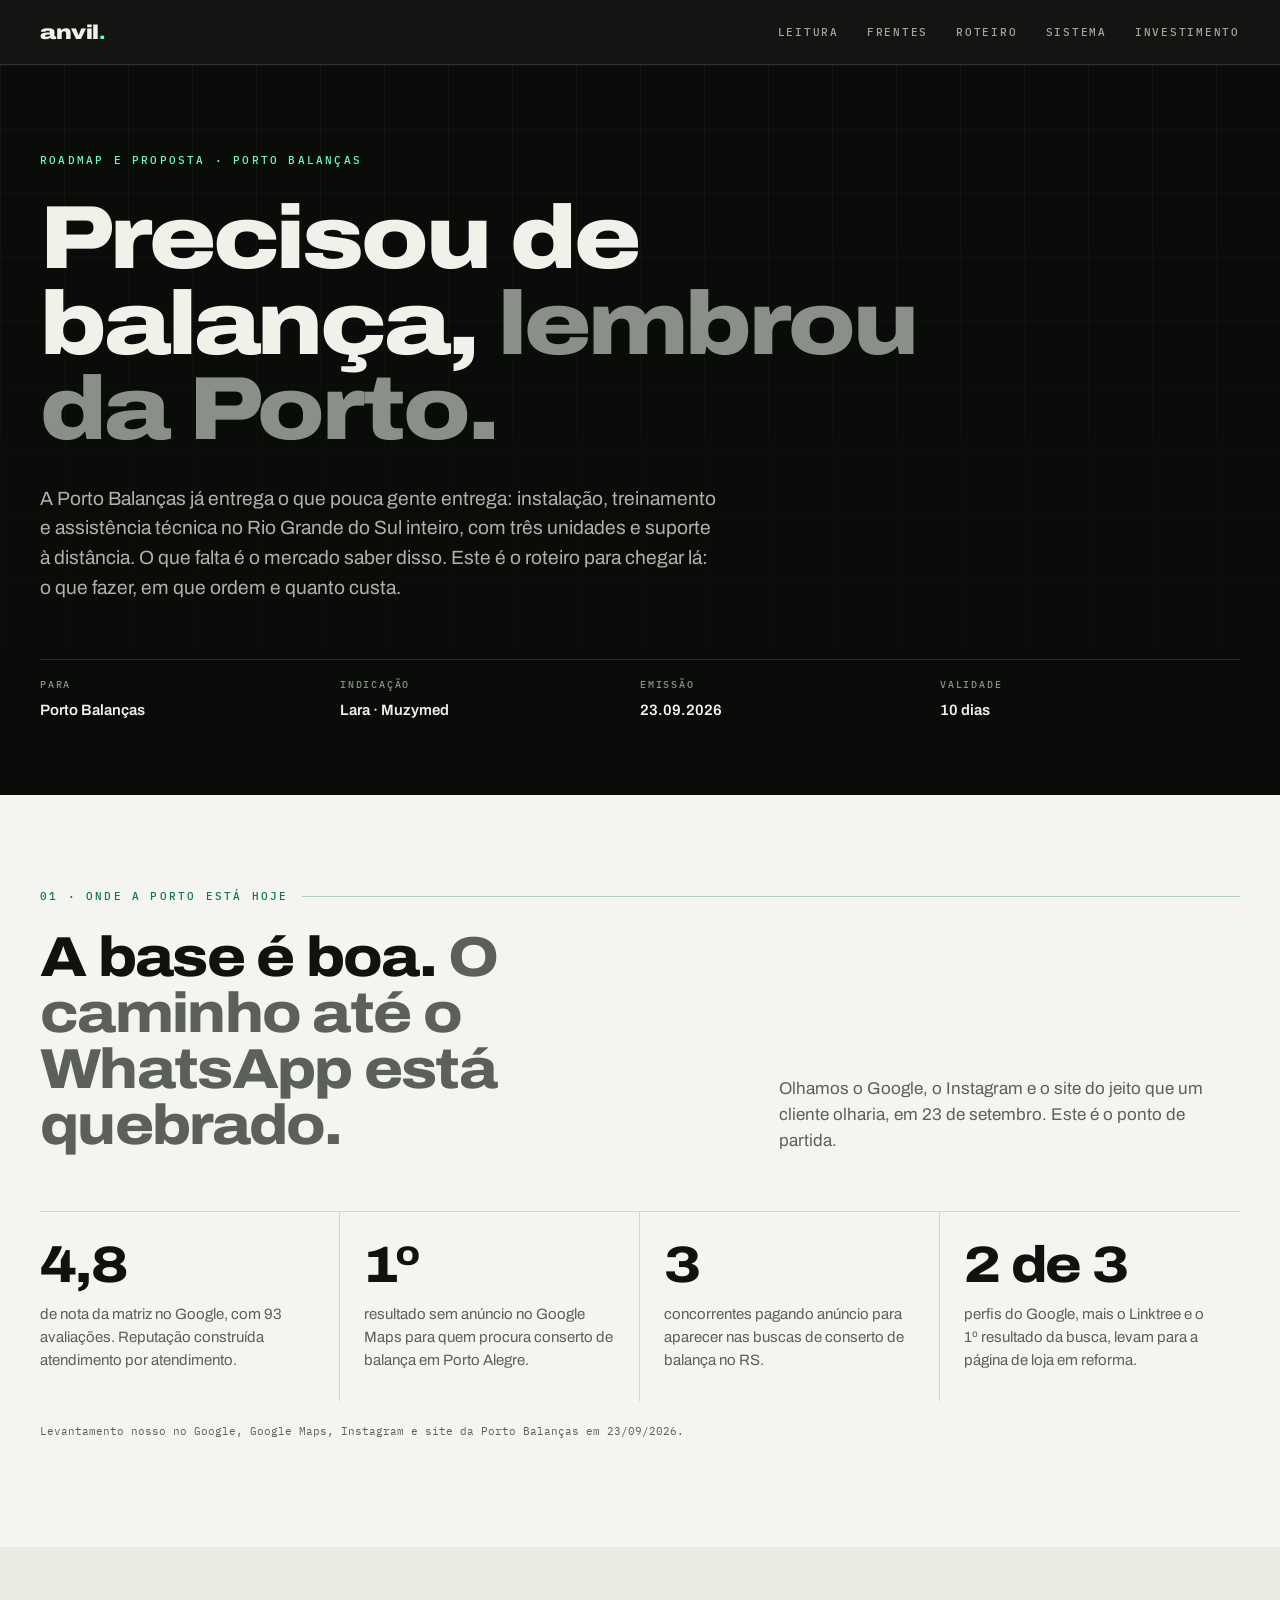
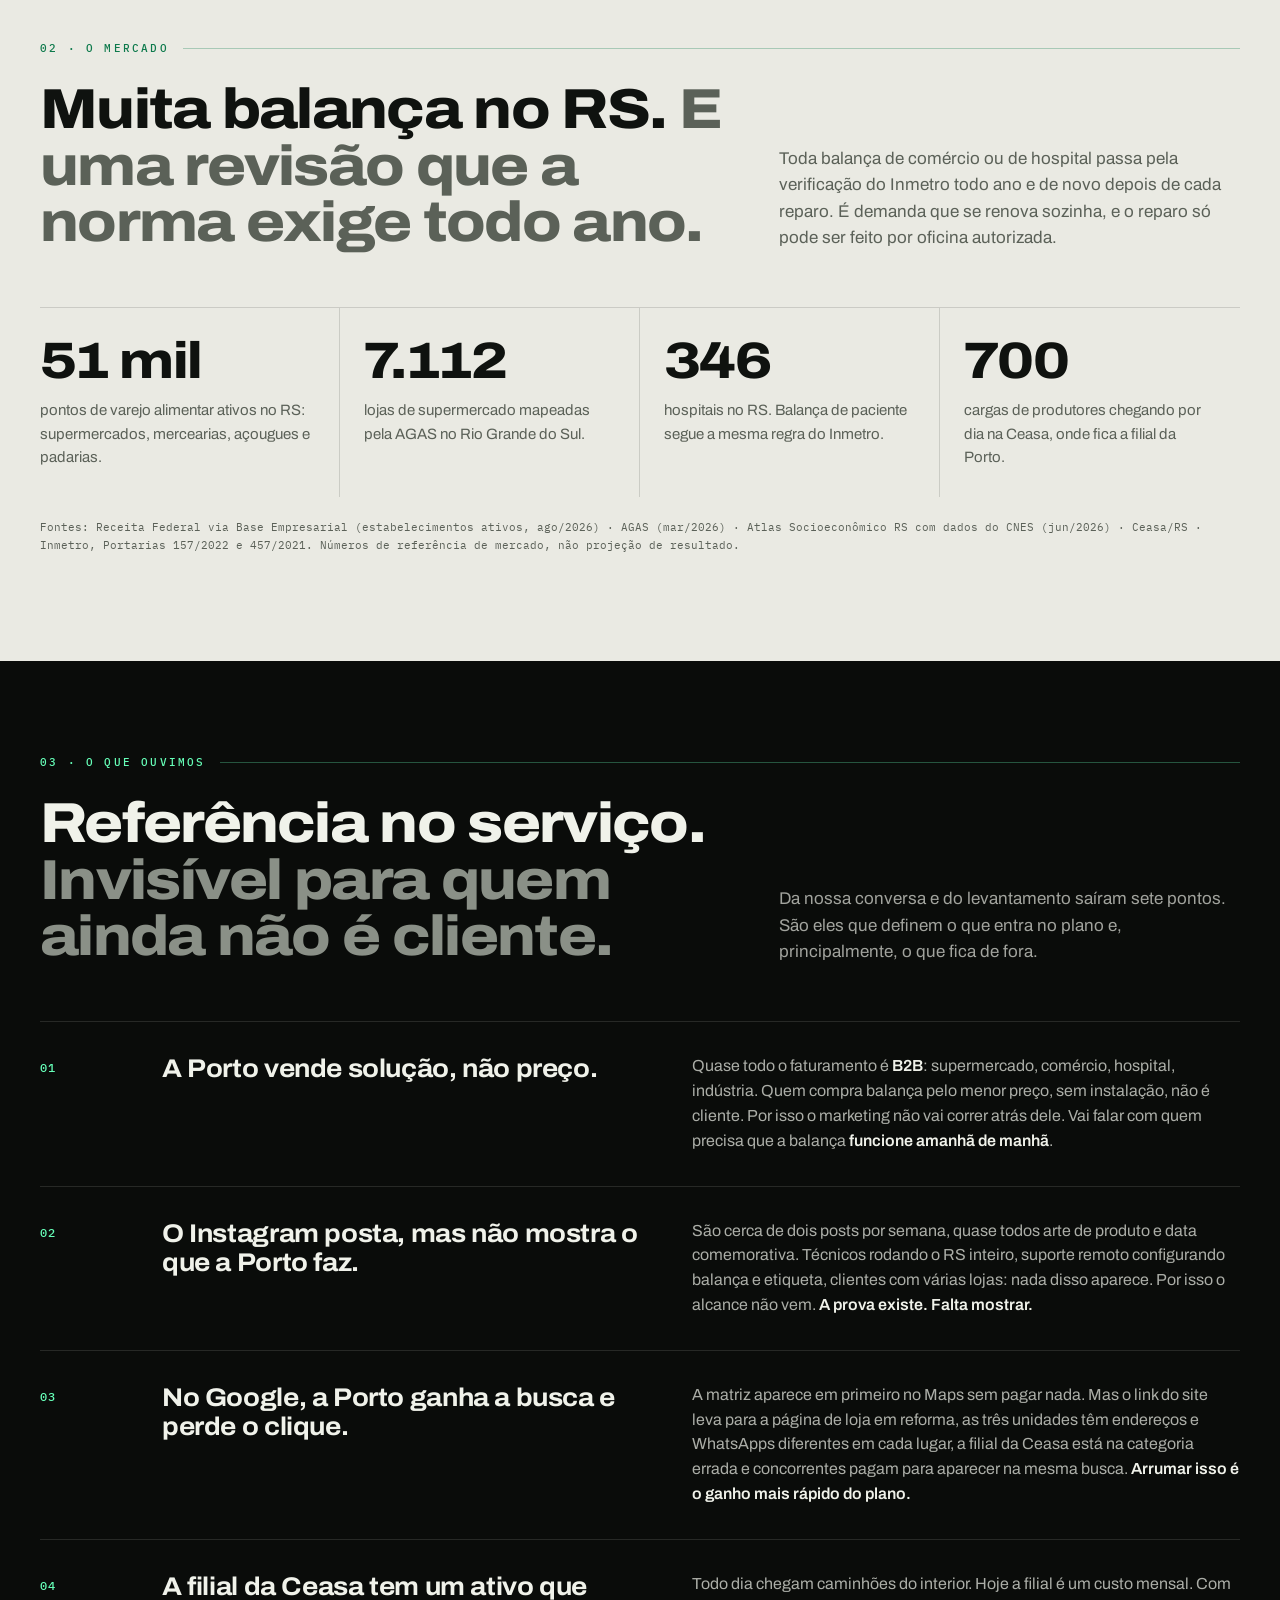
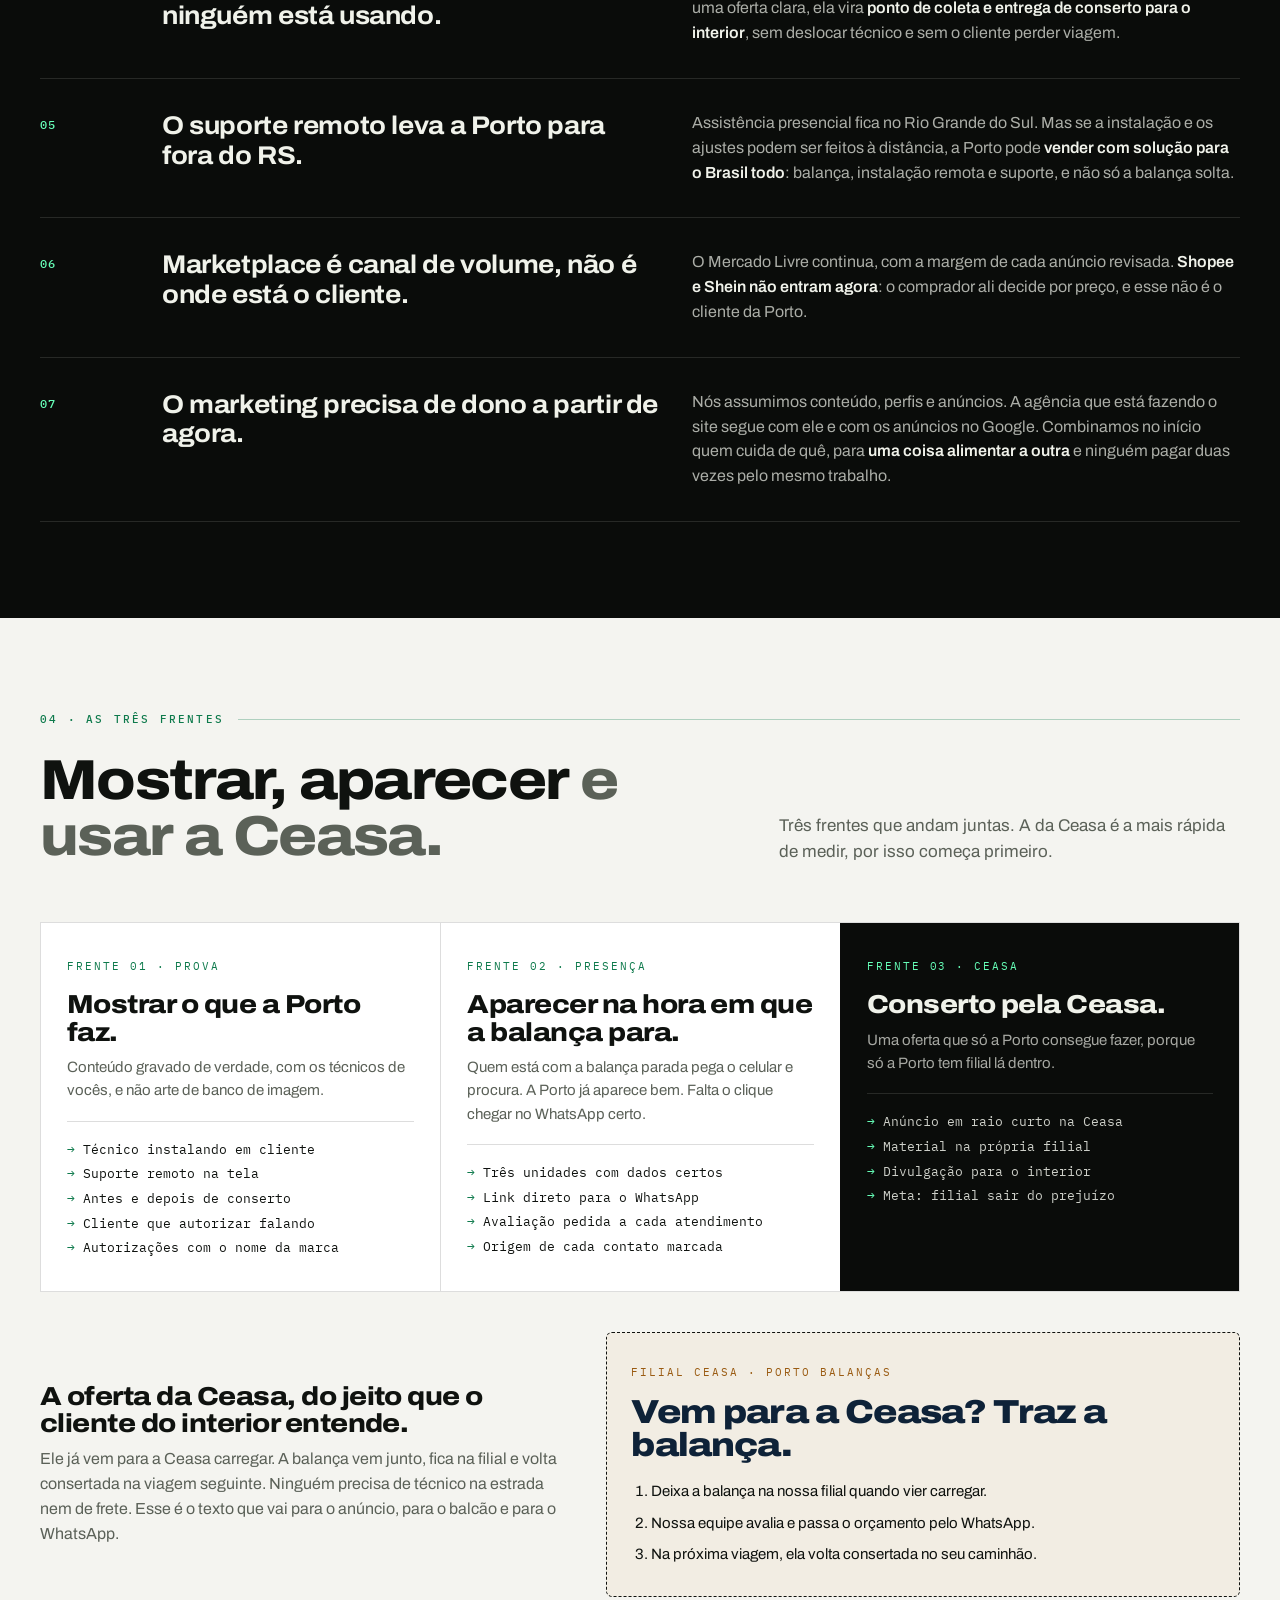
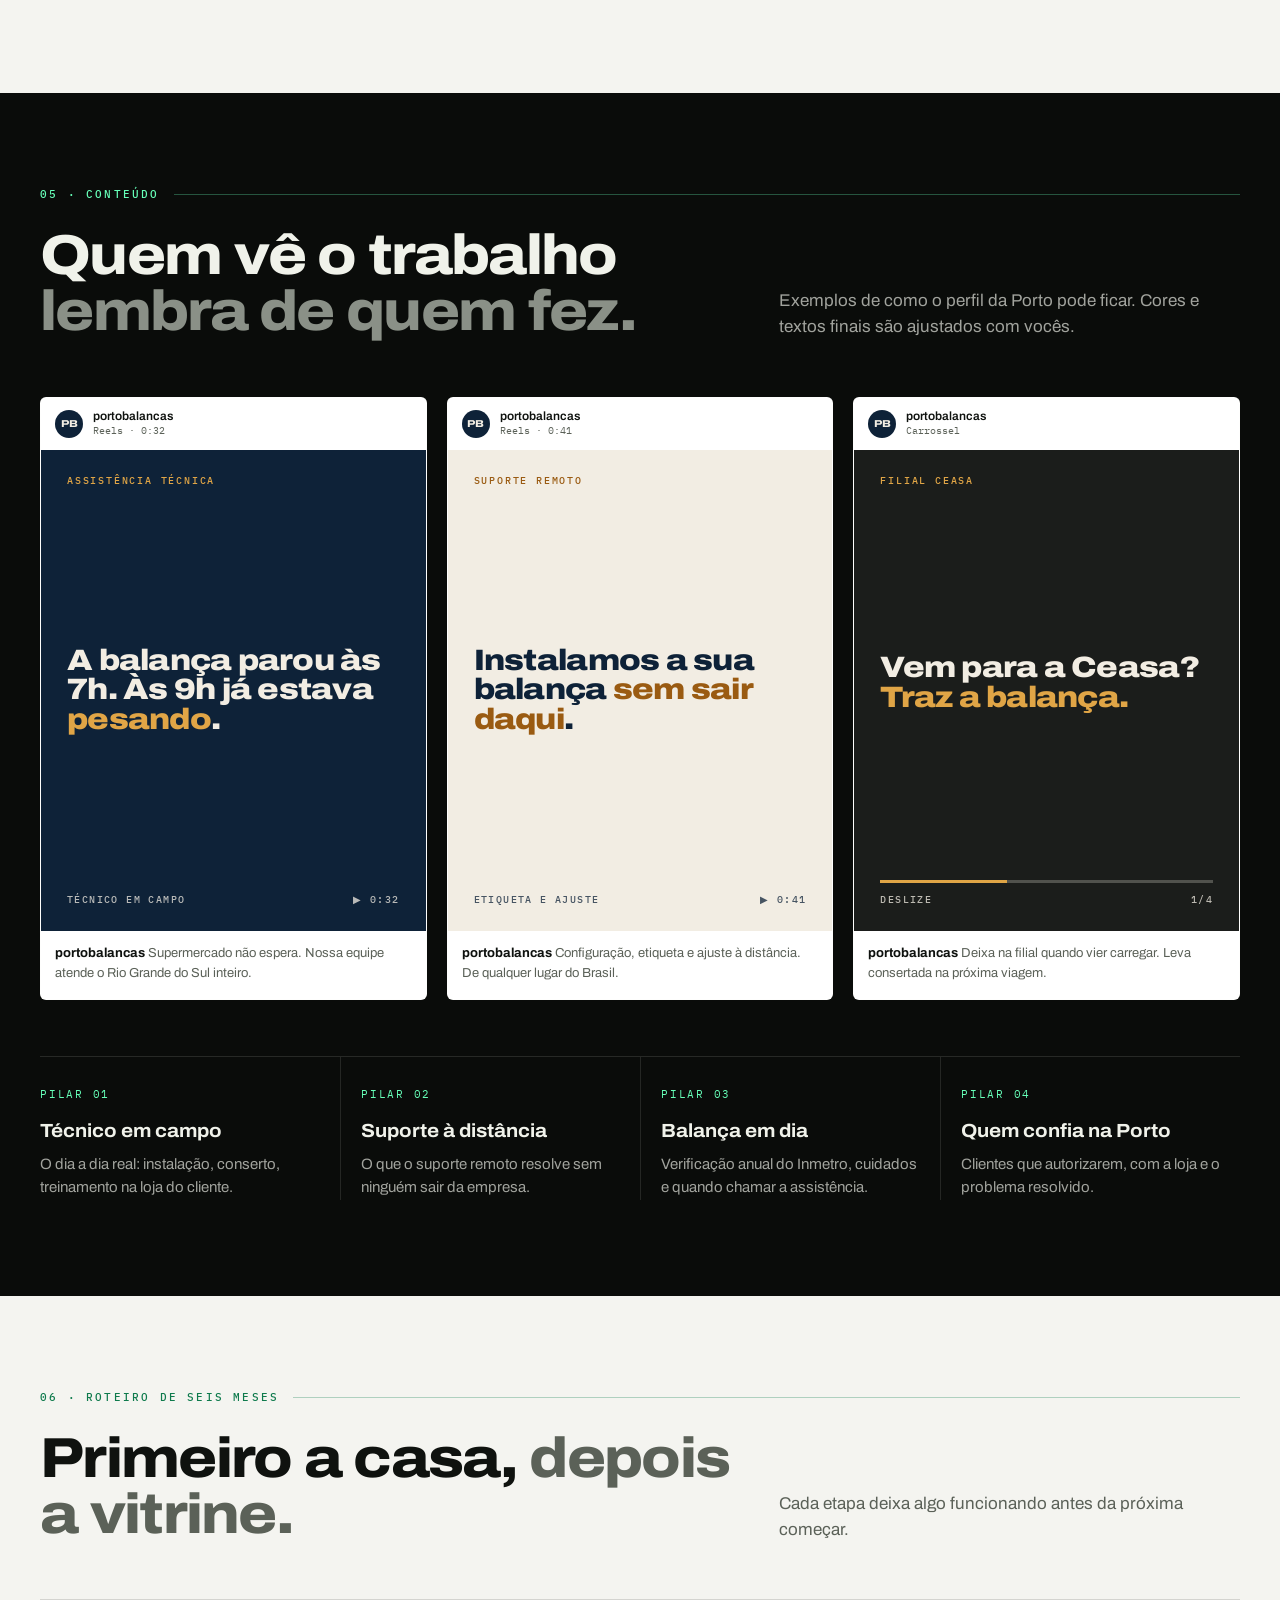
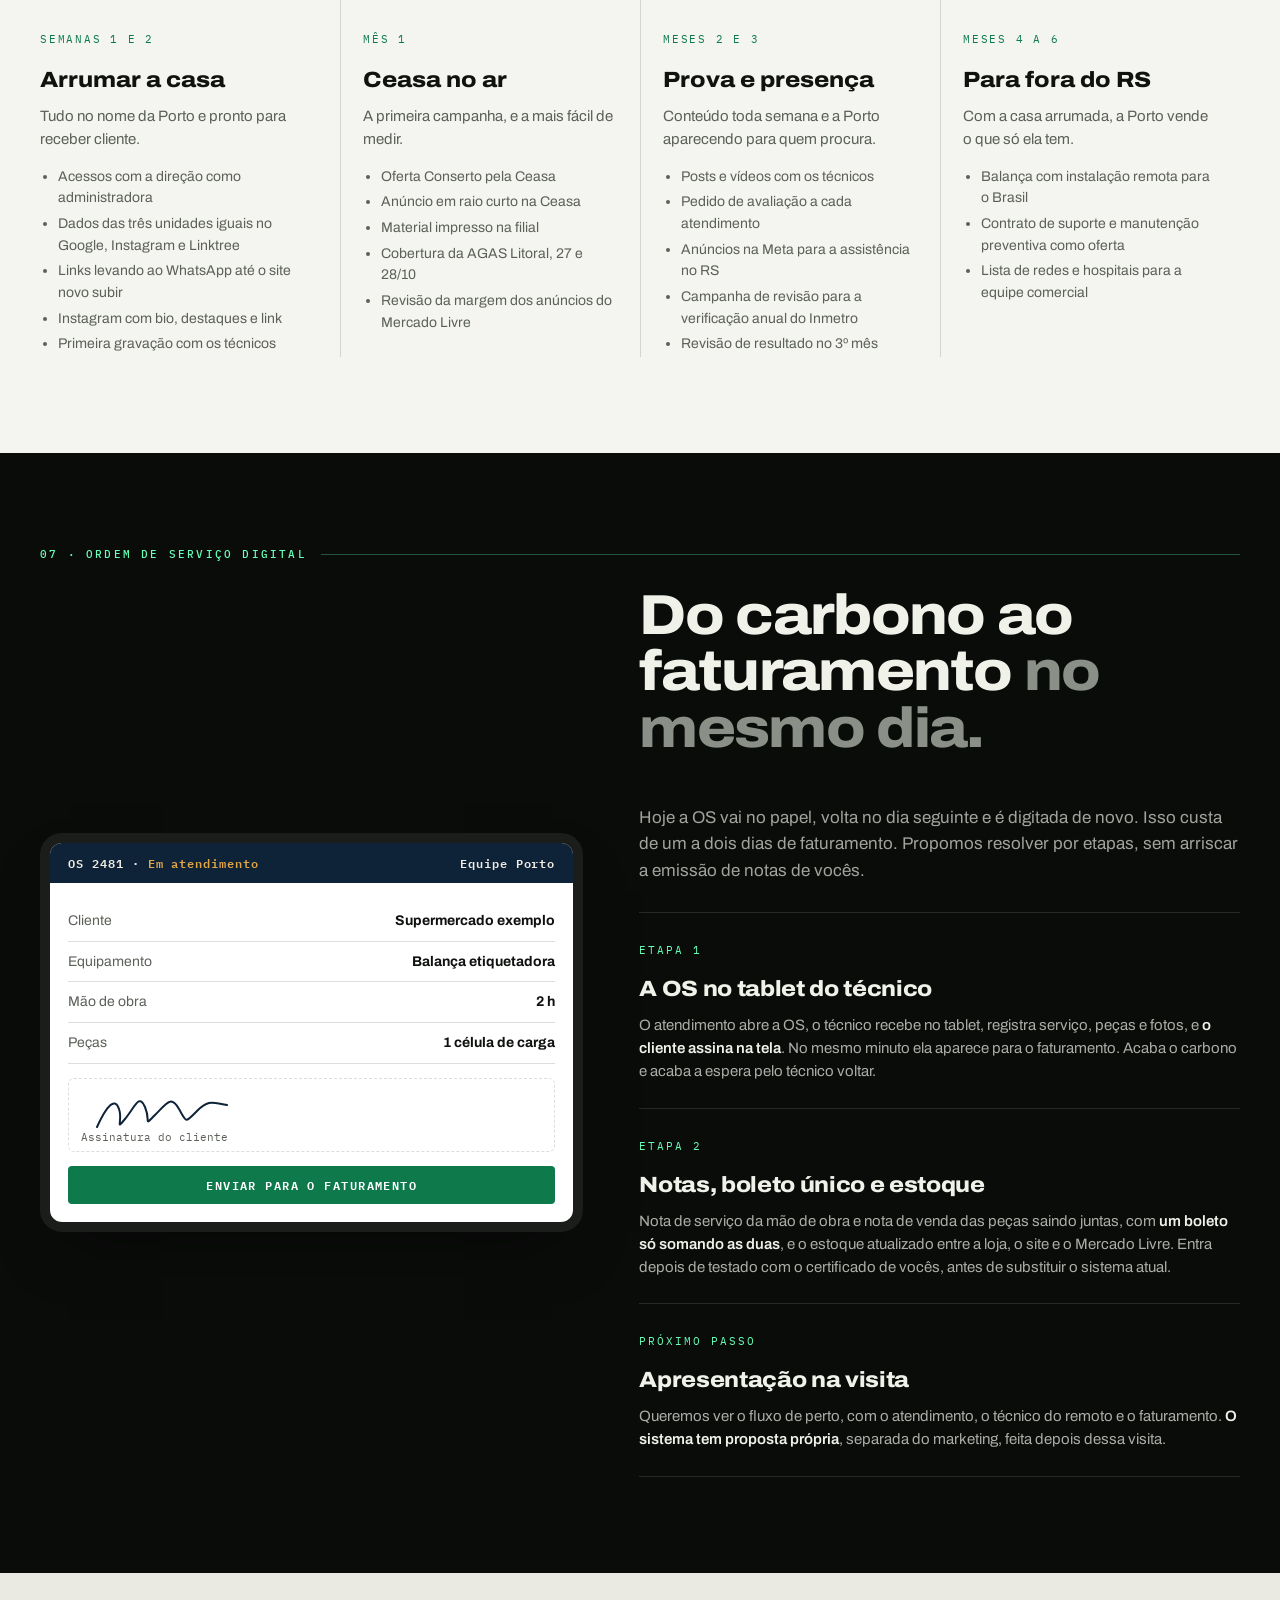
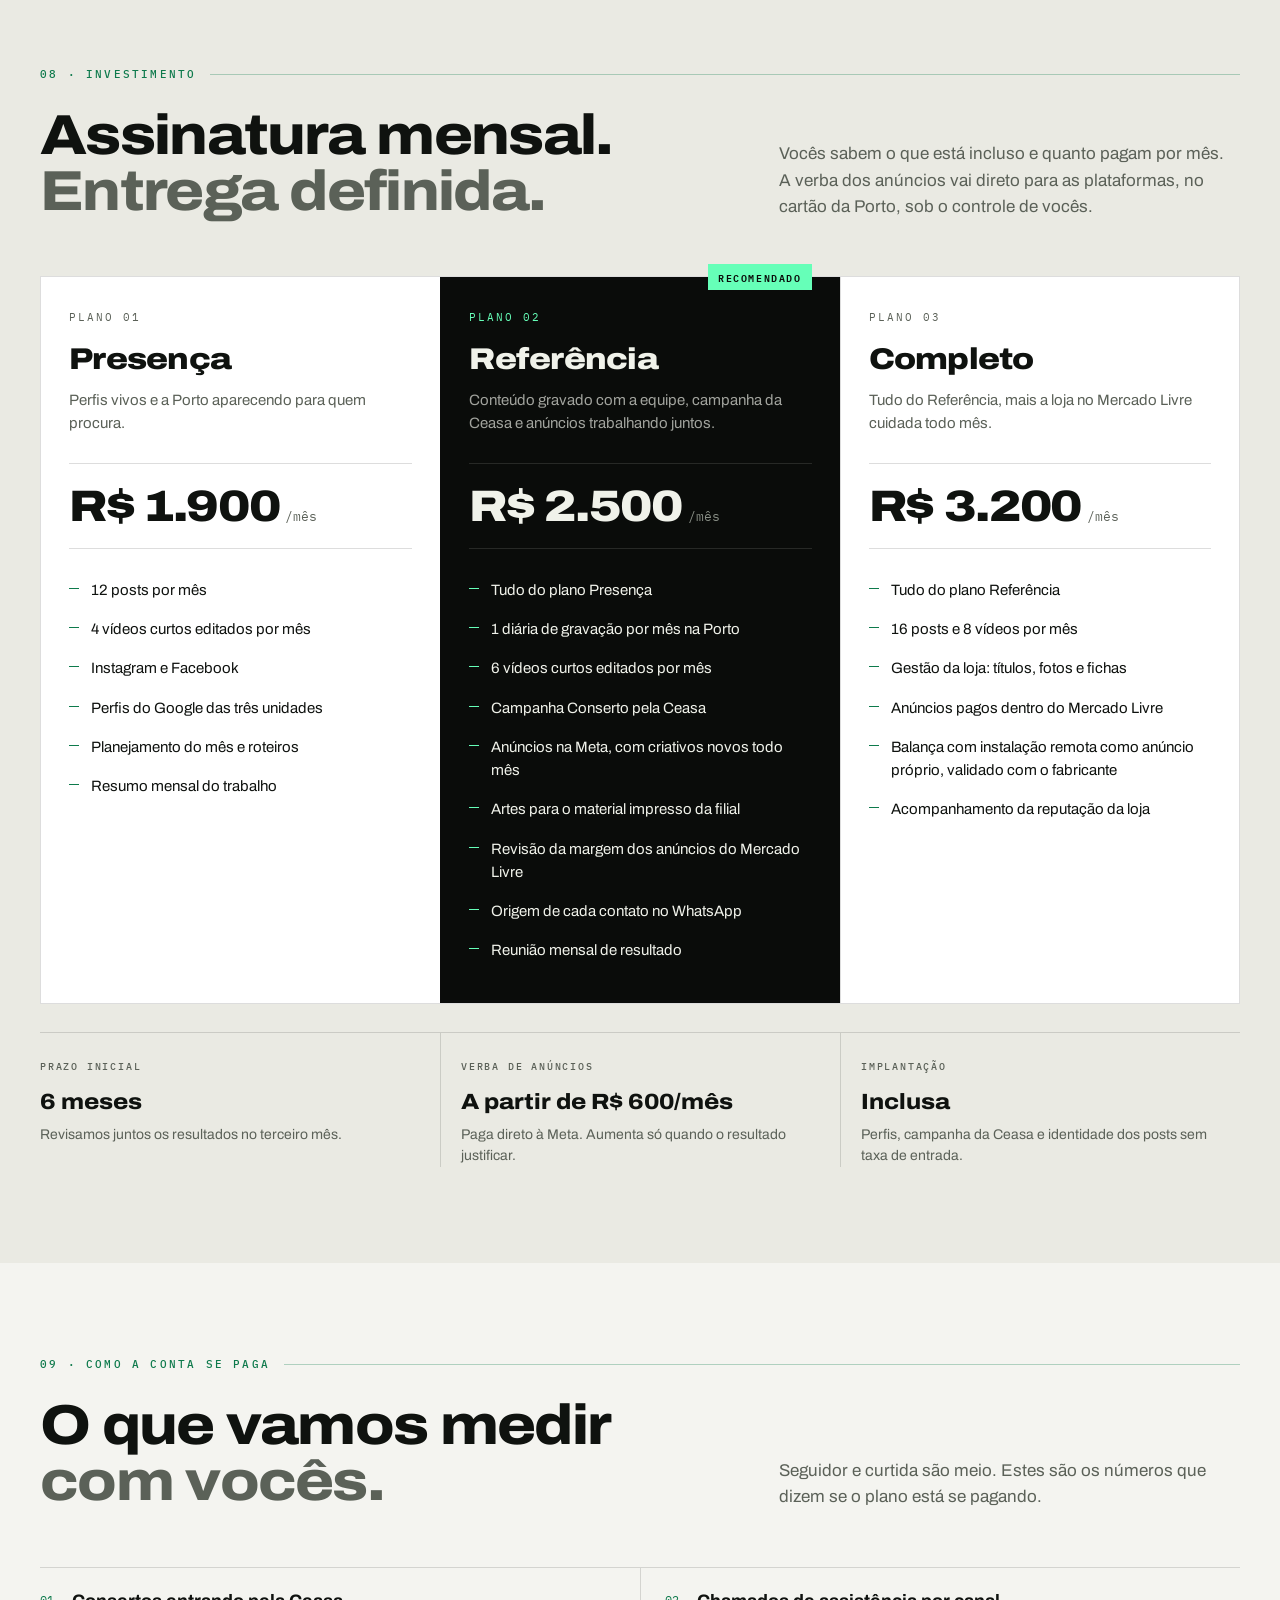
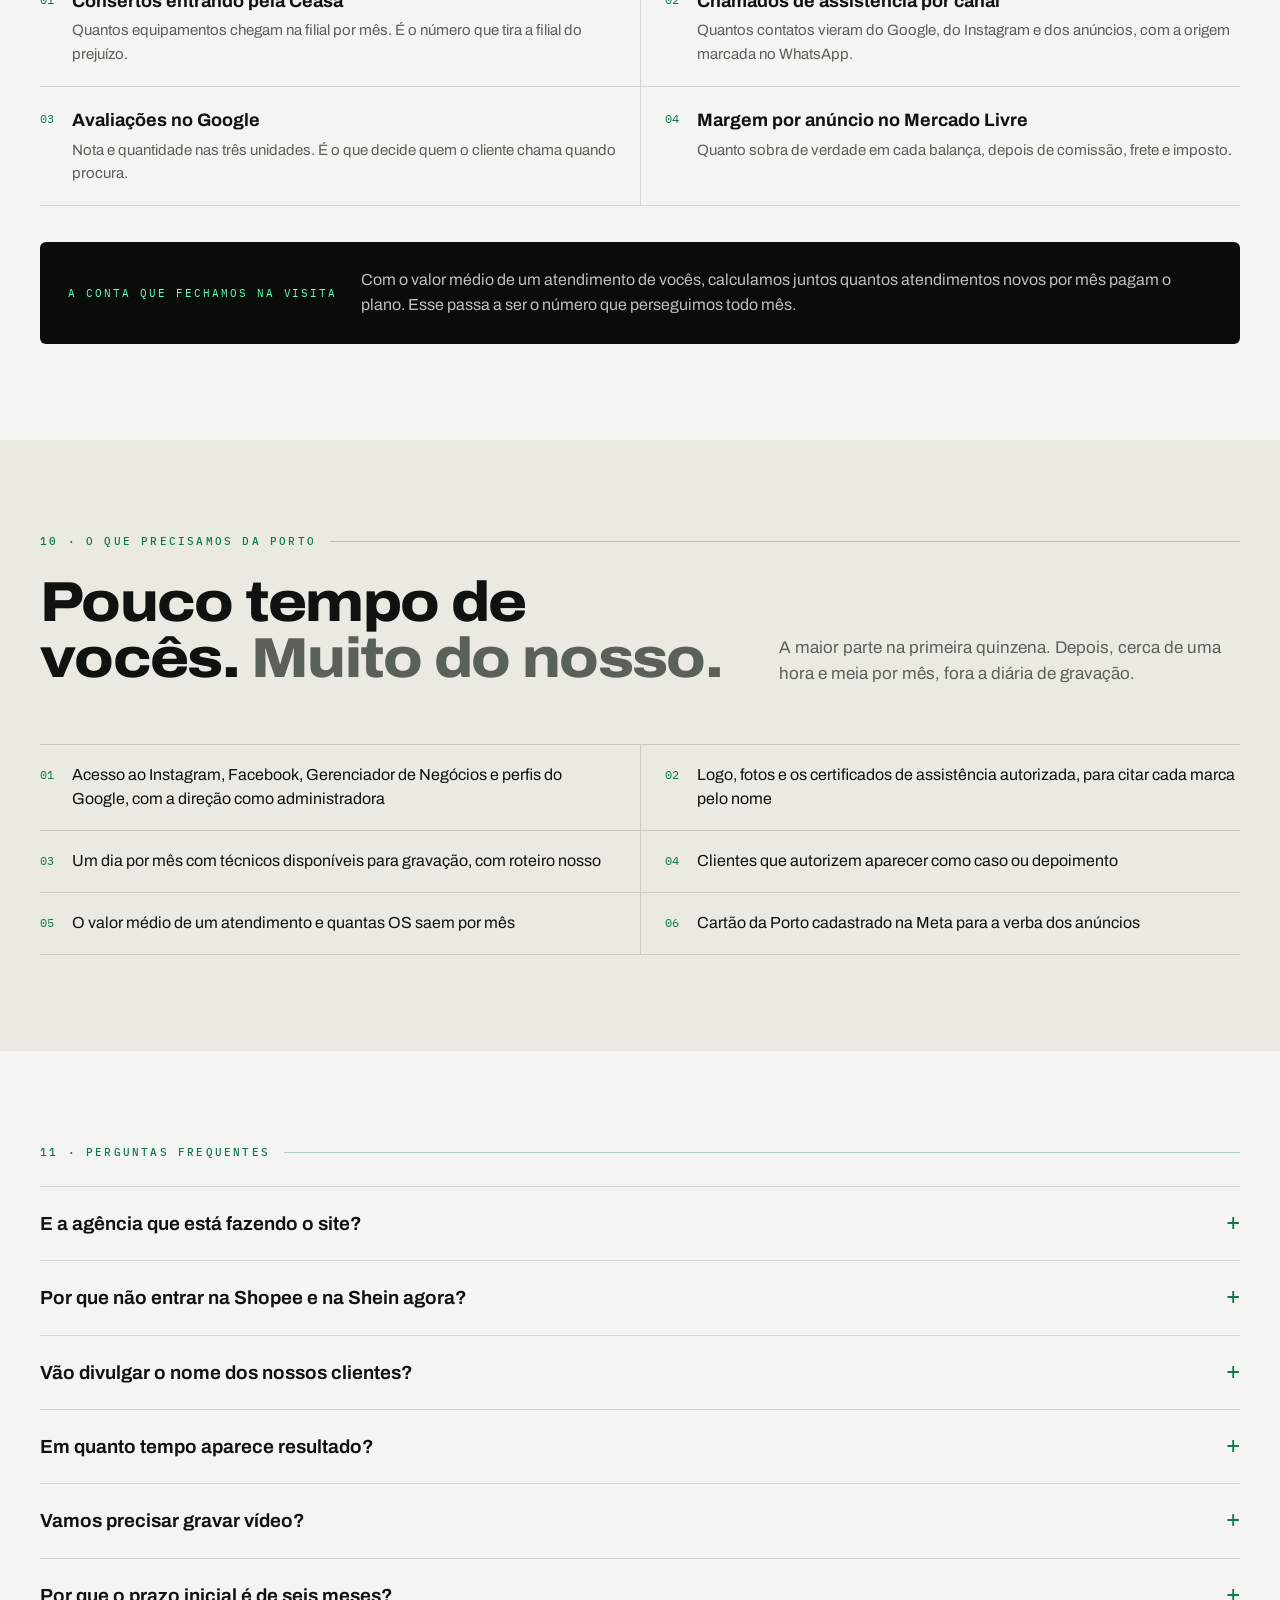
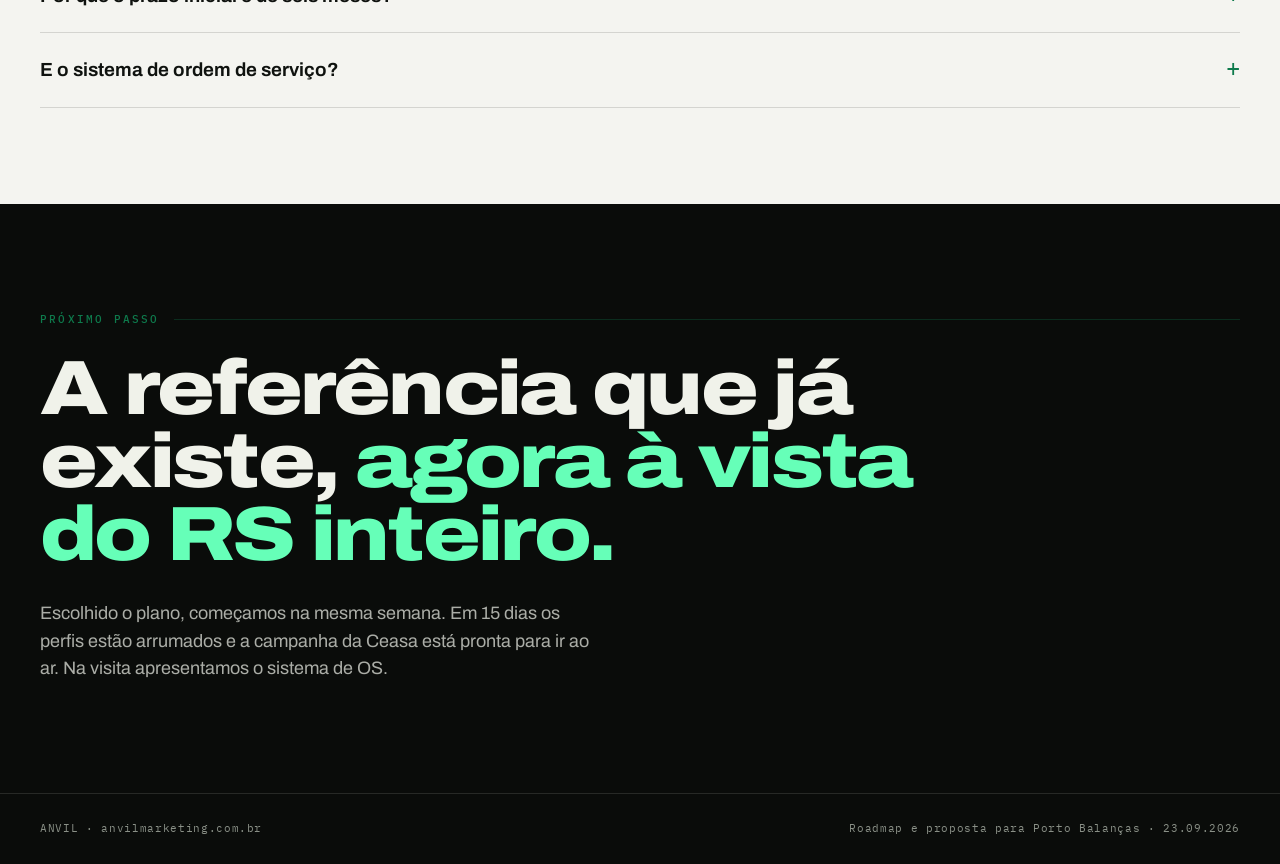
==== commit 15c46f86: "Corrige dado: 2 de 3 perfis do Google levam à loja em reforma Co-Authored-By: Claude Opus 5.5 (1M co" ====
--- a/analise/index.html
+++ b/analise/index.html
@@ -280,7 +280,7 @@
       <div class="num"><strong>4,8</strong><p>de nota da matriz no Google, com 93 avaliações. Reputação construída atendimento por atendimento.</p></div>
       <div class="num"><strong>1º</strong><p>resultado sem anúncio no Google Maps para quem procura conserto de balança em Porto Alegre.</p></div>
       <div class="num"><strong>3</strong><p>concorrentes pagando anúncio para aparecer nas buscas de conserto de balança no RS.</p></div>
-      <div class="num"><strong>3 de 3</strong><p>perfis do Google levam para a página de loja em reforma, e não para o WhatsApp.</p></div>
+      <div class="num"><strong>2 de 3</strong><p>perfis do Google, mais o Linktree e o 1º resultado da busca, levam para a página de loja em reforma.</p></div>
     </div>
     <p class="src rv">Levantamento nosso no Google, Google Maps, Instagram e site da Porto Balanças em 23/09/2026.</p>
   </div>
@@ -313,7 +313,7 @@
     <div class="reads">
       <div class="read rv"><div class="n">01</div><h3>A Porto vende solução, não preço.</h3><p>Quase todo o faturamento é <b>B2B</b>: supermercado, comércio, hospital, indústria. Quem compra balança pelo menor preço, sem instalação, não é cliente. Por isso o marketing não vai correr atrás dele. Vai falar com quem precisa que a balança <b>funcione amanhã de manhã</b>.</p></div>
       <div class="read rv"><div class="n">02</div><h3>O Instagram posta, mas não mostra o que a Porto faz.</h3><p>São cerca de dois posts por semana, quase todos arte de produto e data comemorativa. Técnicos rodando o RS inteiro, suporte remoto configurando balança e etiqueta, clientes com várias lojas: nada disso aparece. Por isso o alcance não vem. <b>A prova existe. Falta mostrar.</b></p></div>
-      <div class="read rv"><div class="n">03</div><h3>No Google, a Porto ganha a busca e perde o clique.</h3><p>A matriz aparece em primeiro no Maps sem pagar nada. Mas o link leva para a página de loja em reforma, as três unidades têm endereços e WhatsApps diferentes em cada lugar, a filial da Ceasa está na categoria errada e concorrentes pagam para aparecer na mesma busca. <b>Arrumar isso é o ganho mais rápido do plano.</b></p></div>
+      <div class="read rv"><div class="n">03</div><h3>No Google, a Porto ganha a busca e perde o clique.</h3><p>A matriz aparece em primeiro no Maps sem pagar nada. Mas o link do site leva para a página de loja em reforma, as três unidades têm endereços e WhatsApps diferentes em cada lugar, a filial da Ceasa está na categoria errada e concorrentes pagam para aparecer na mesma busca. <b>Arrumar isso é o ganho mais rápido do plano.</b></p></div>
       <div class="read rv"><div class="n">04</div><h3>A filial da Ceasa tem um ativo que ninguém está usando.</h3><p>Todo dia chegam caminhões do interior. Hoje a filial é um custo mensal. Com uma oferta clara, ela vira <b>ponto de coleta e entrega de conserto para o interior</b>, sem deslocar técnico e sem o cliente perder viagem.</p></div>
       <div class="read rv"><div class="n">05</div><h3>O suporte remoto leva a Porto para fora do RS.</h3><p>Assistência presencial fica no Rio Grande do Sul. Mas se a instalação e os ajustes podem ser feitos à distância, a Porto pode <b>vender com solução para o Brasil todo</b>: balança, instalação remota e suporte, e não só a balança solta.</p></div>
       <div class="read rv"><div class="n">06</div><h3>Marketplace é canal de volume, não é onde está o cliente.</h3><p>O Mercado Livre continua, com a margem de cada anúncio revisada. <b>Shopee e Shein não entram agora</b>: o comprador ali decide por preço, e esse não é o cliente da Porto.</p></div>
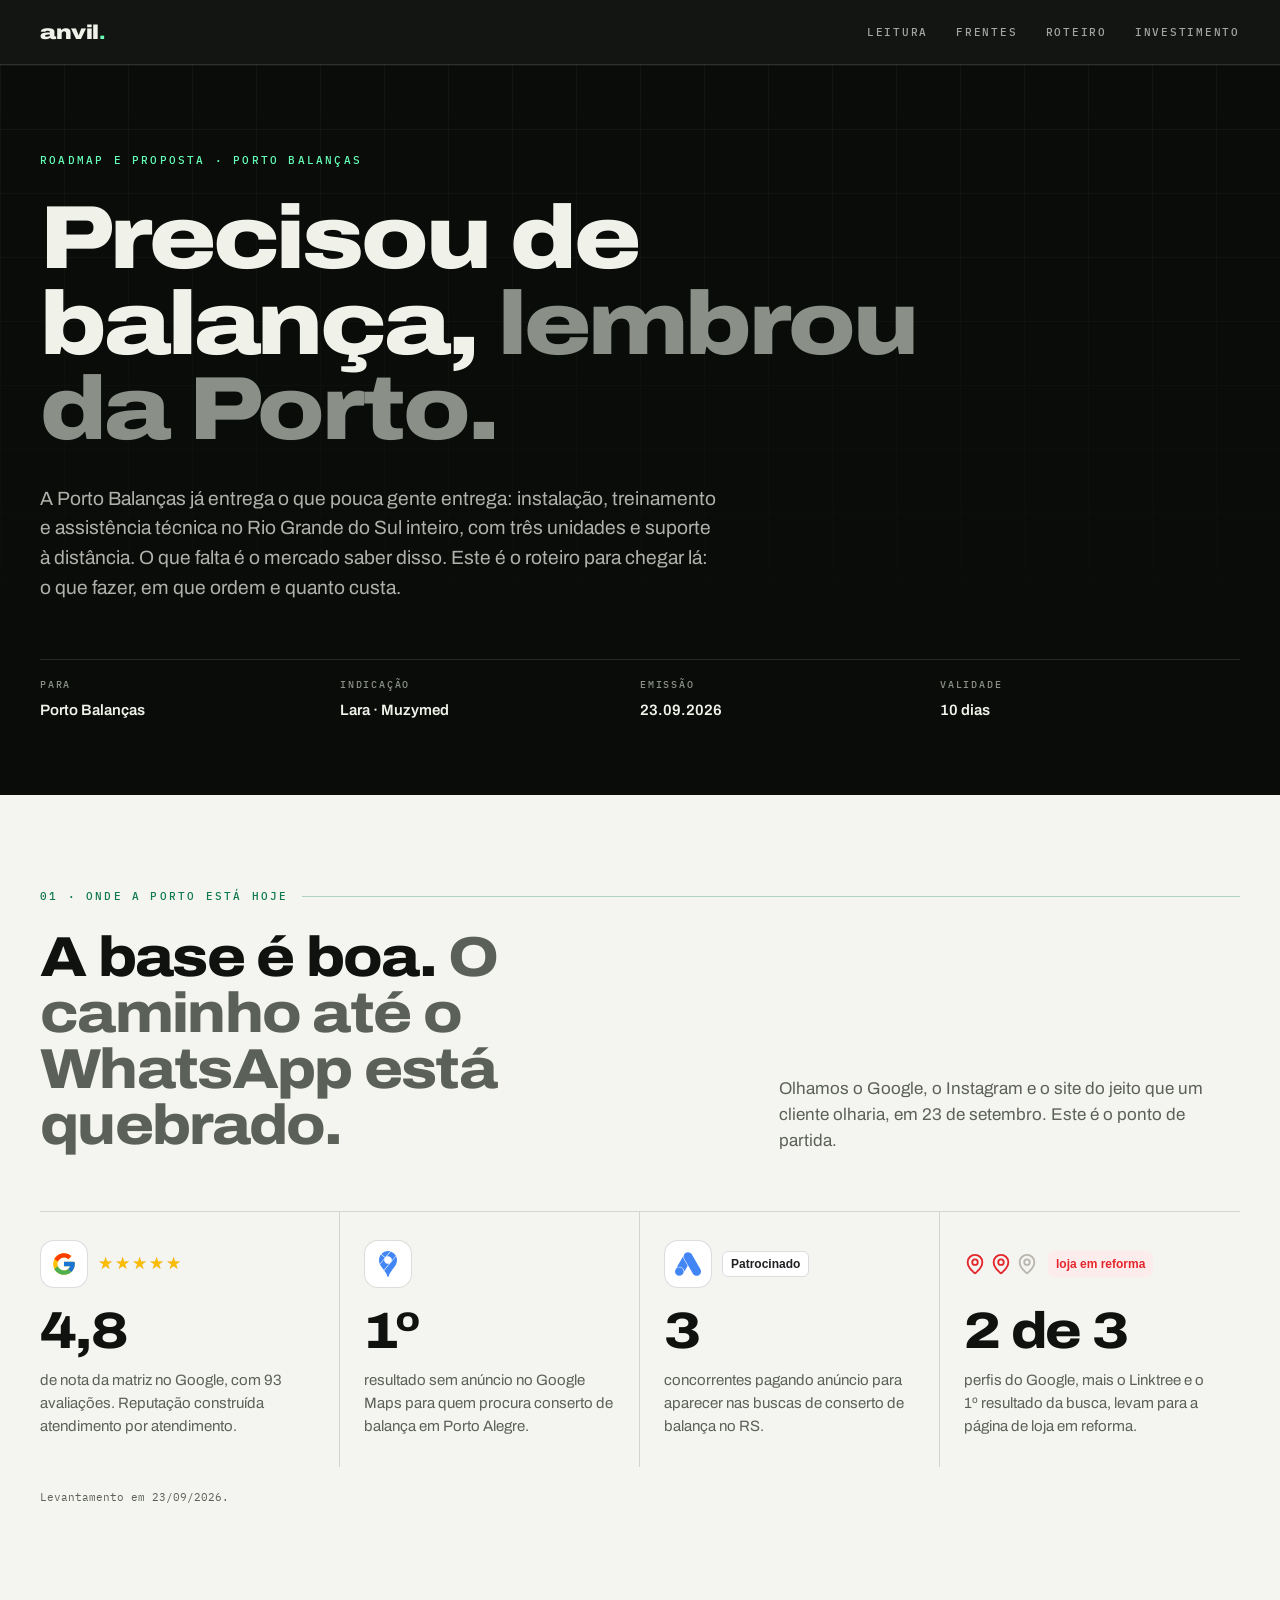
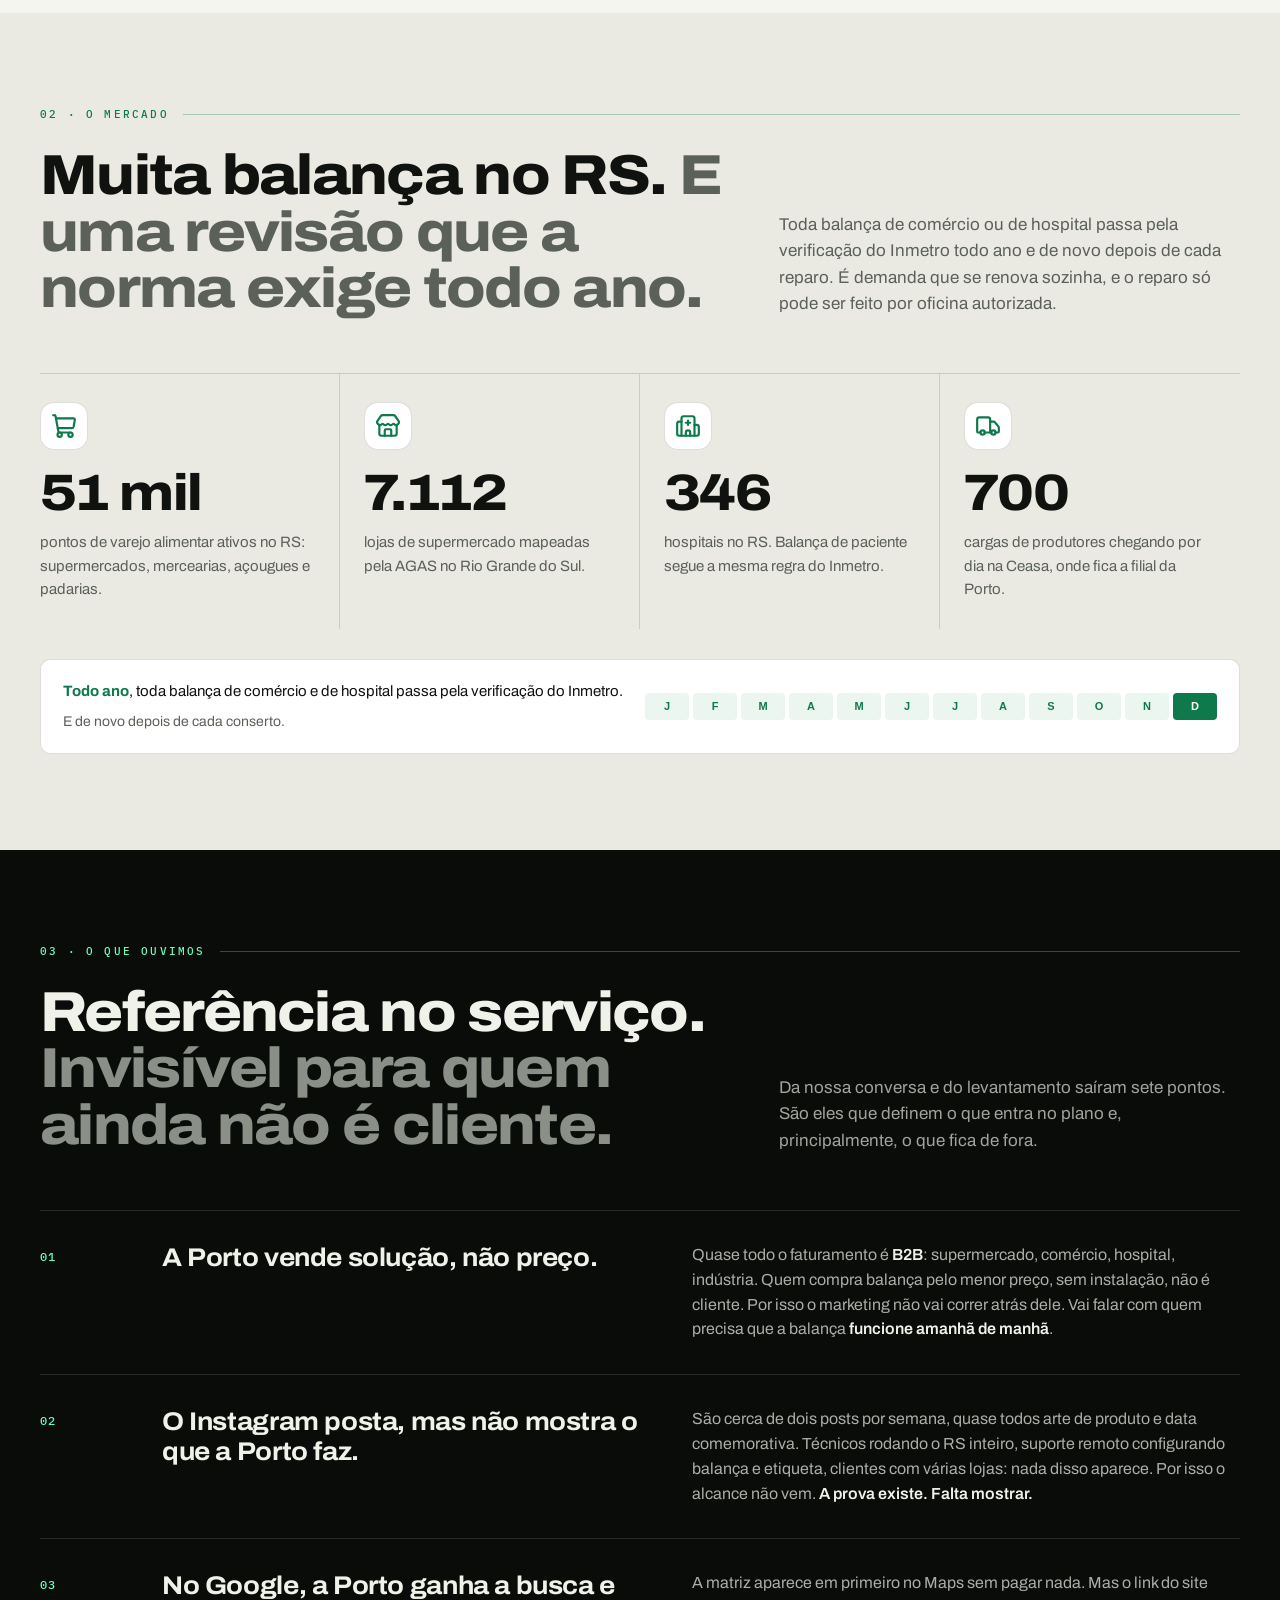
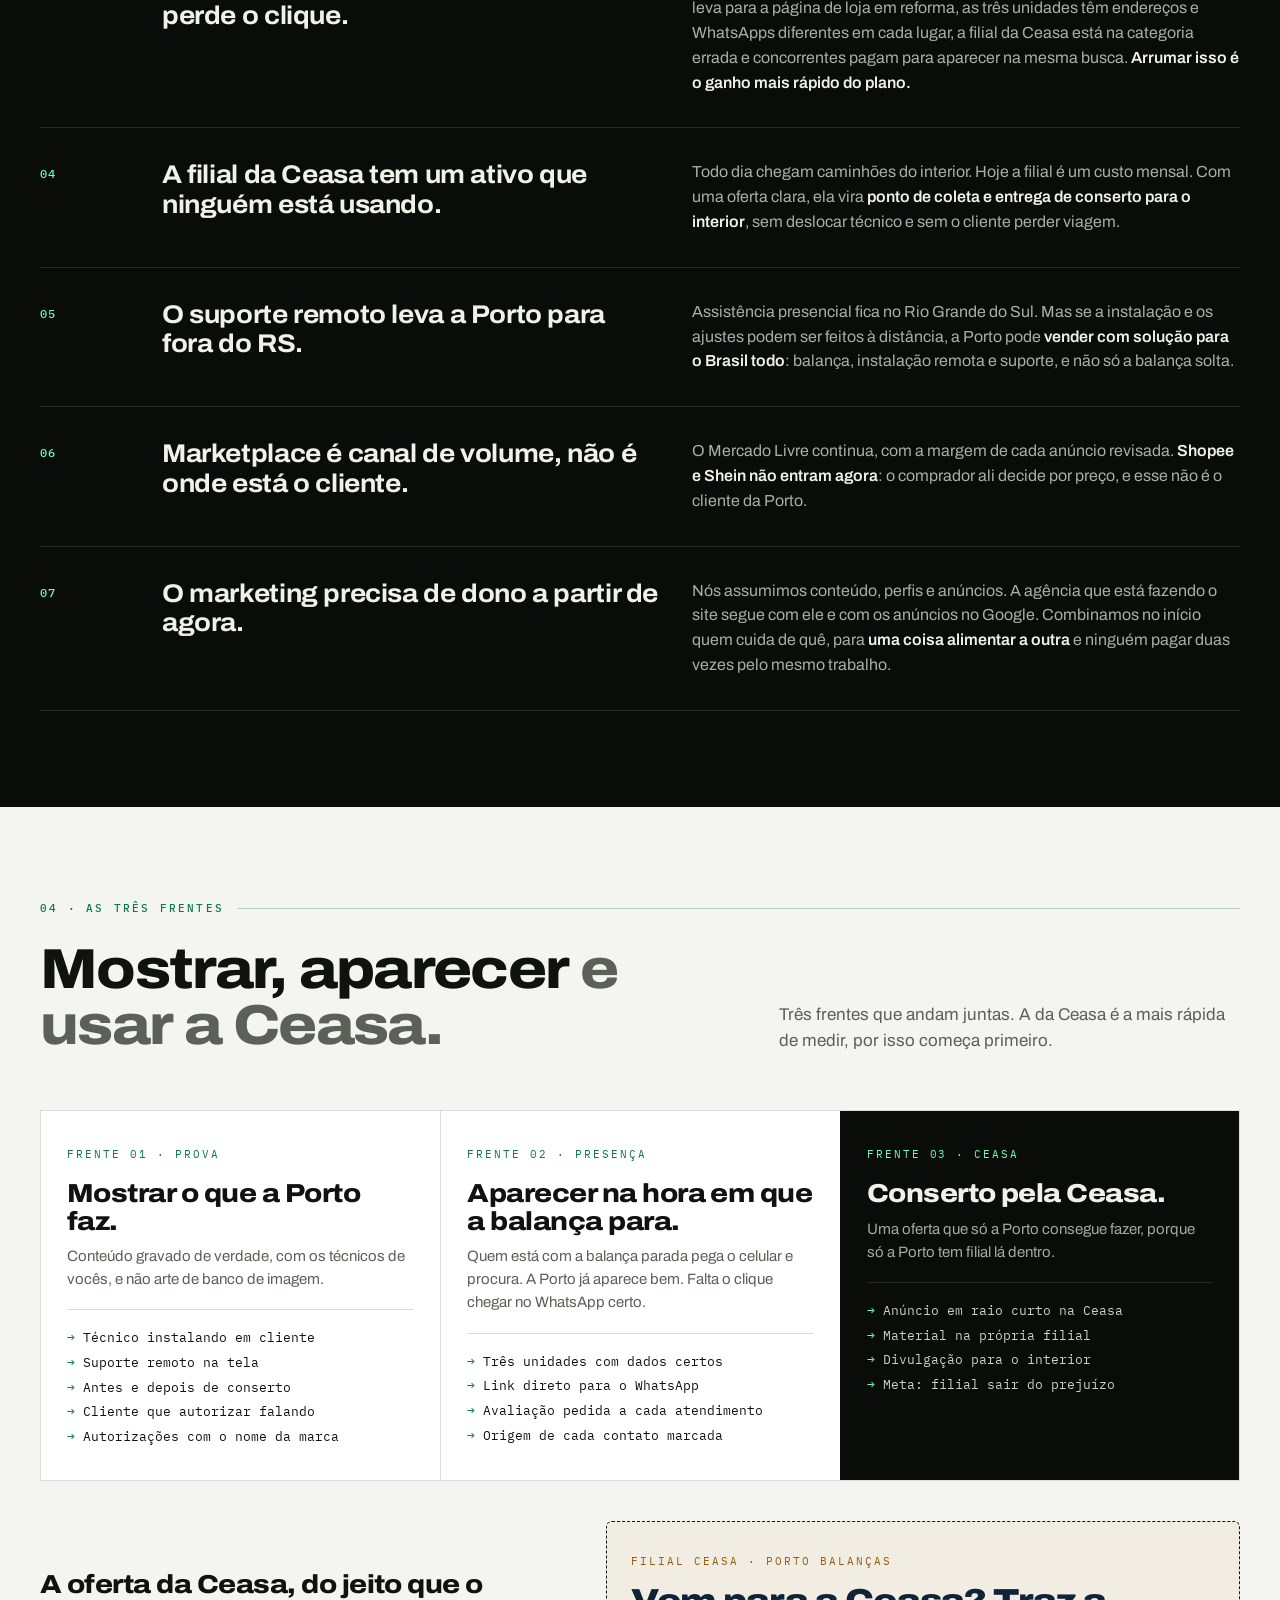
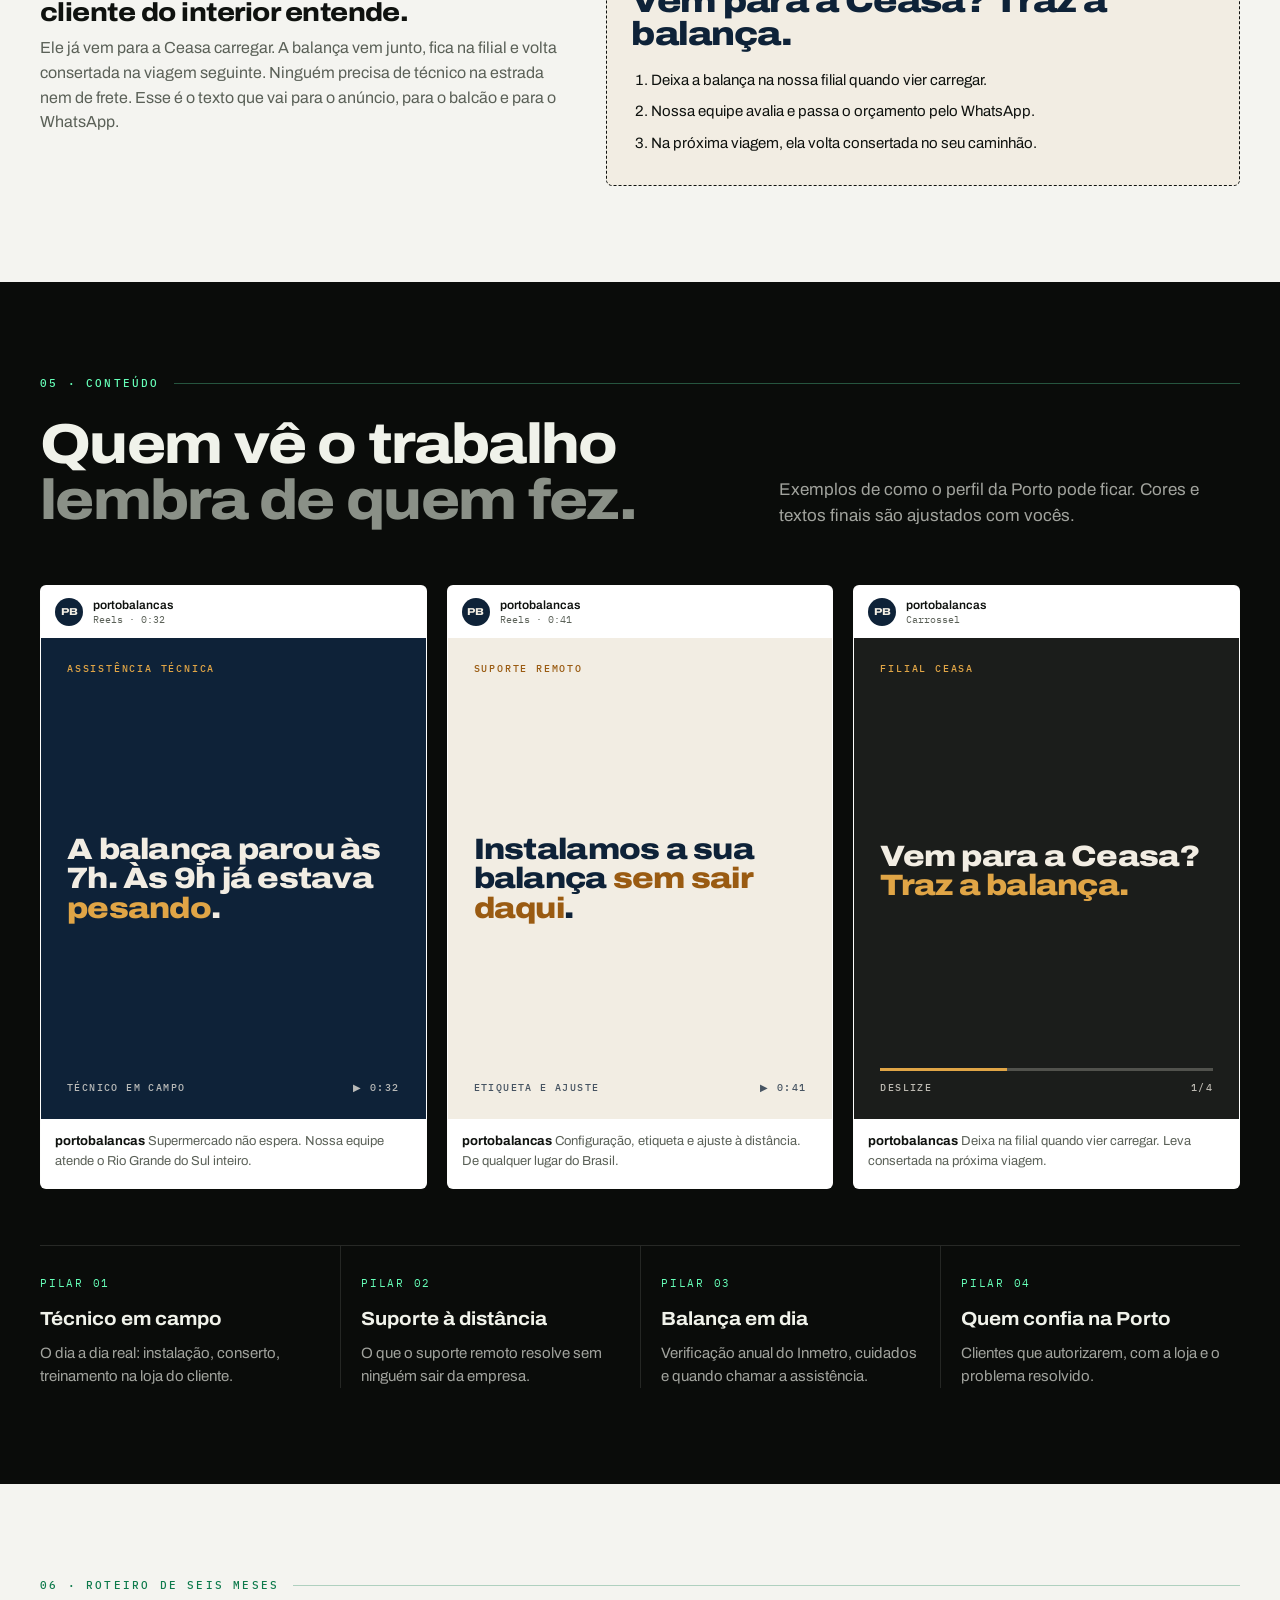
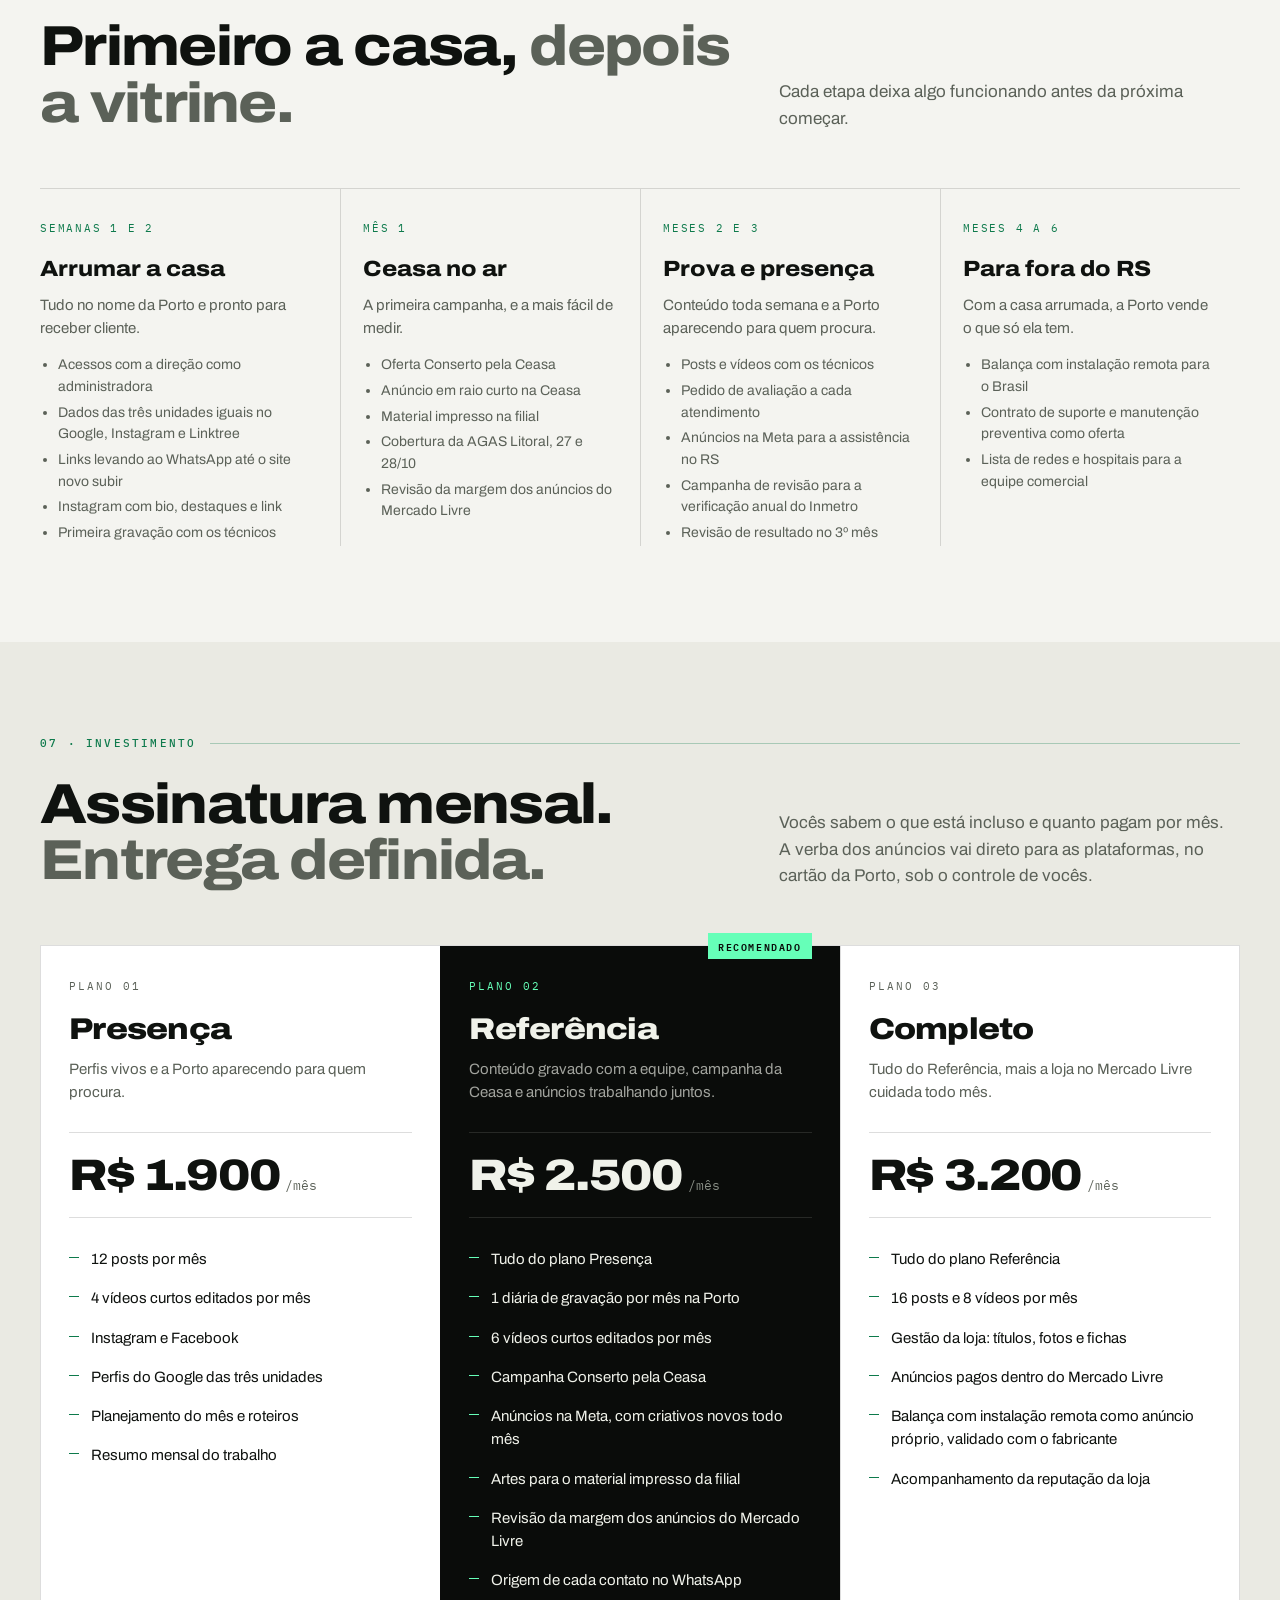
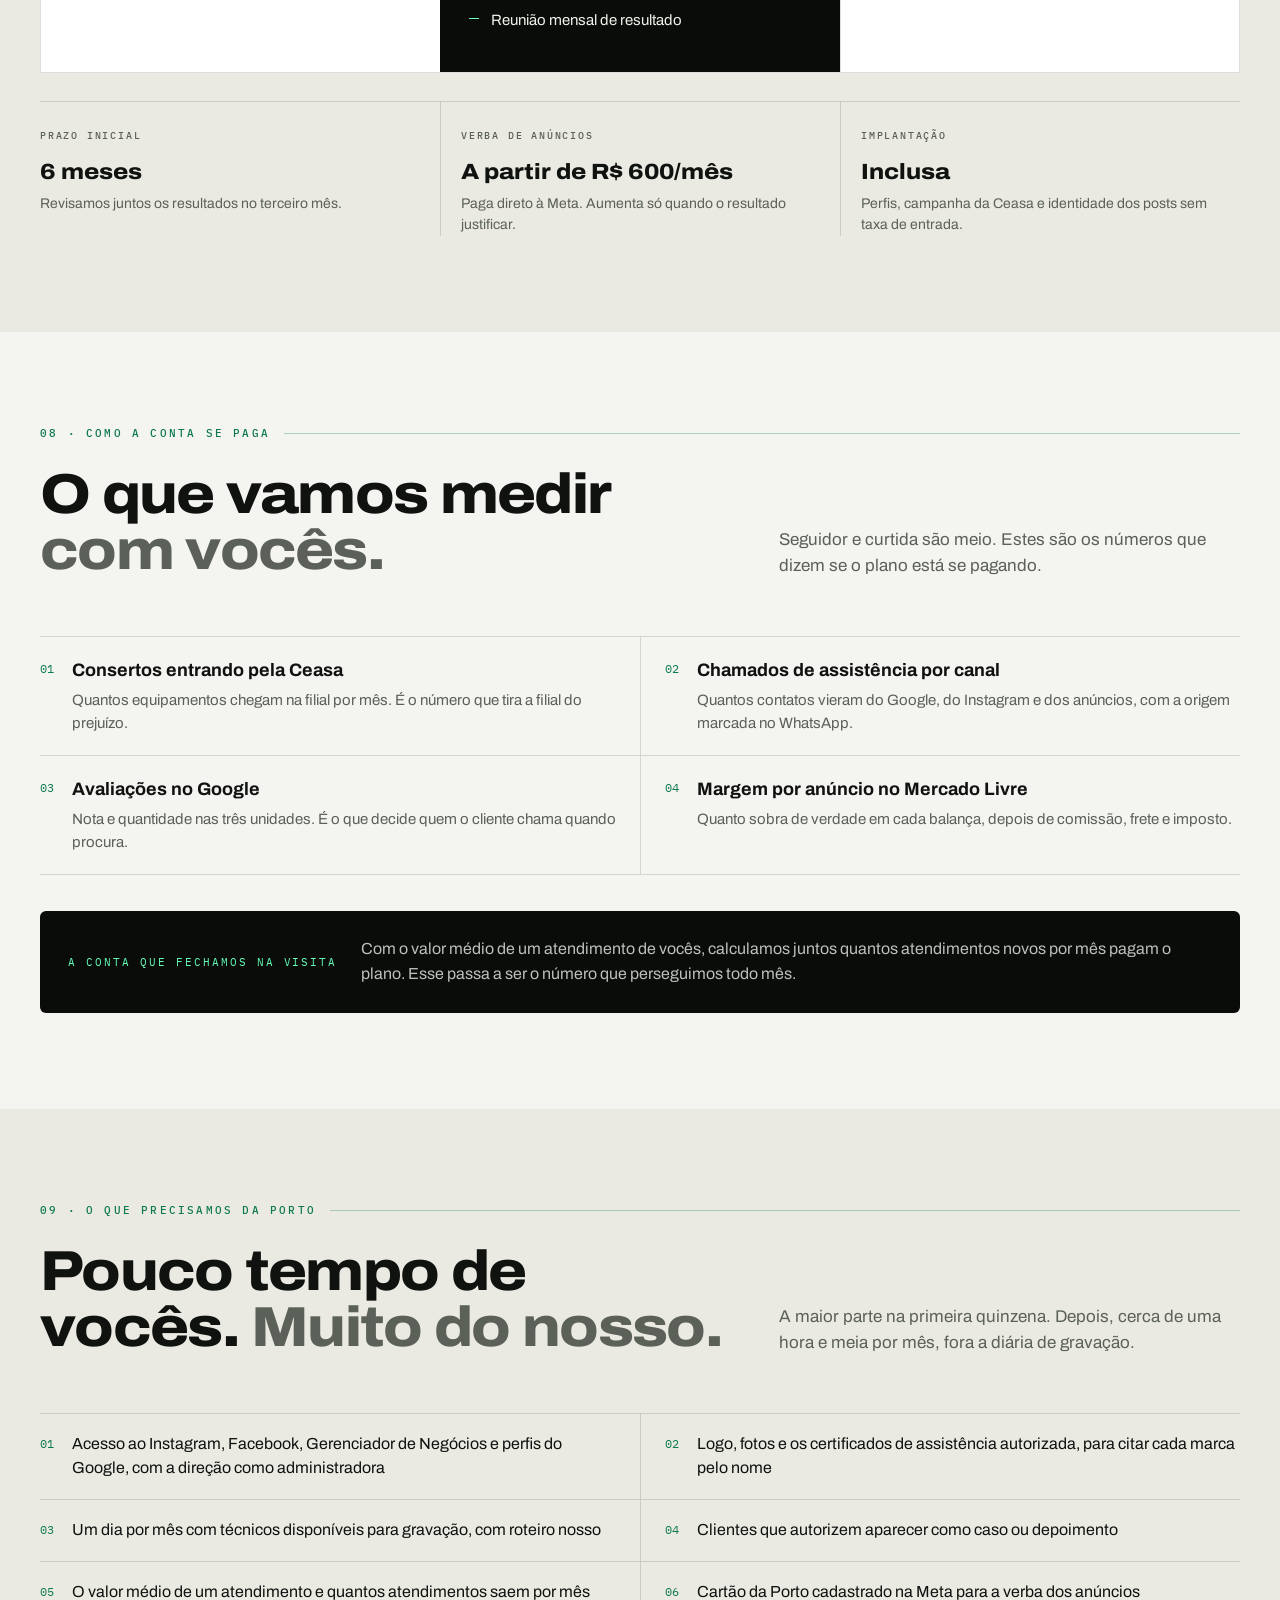
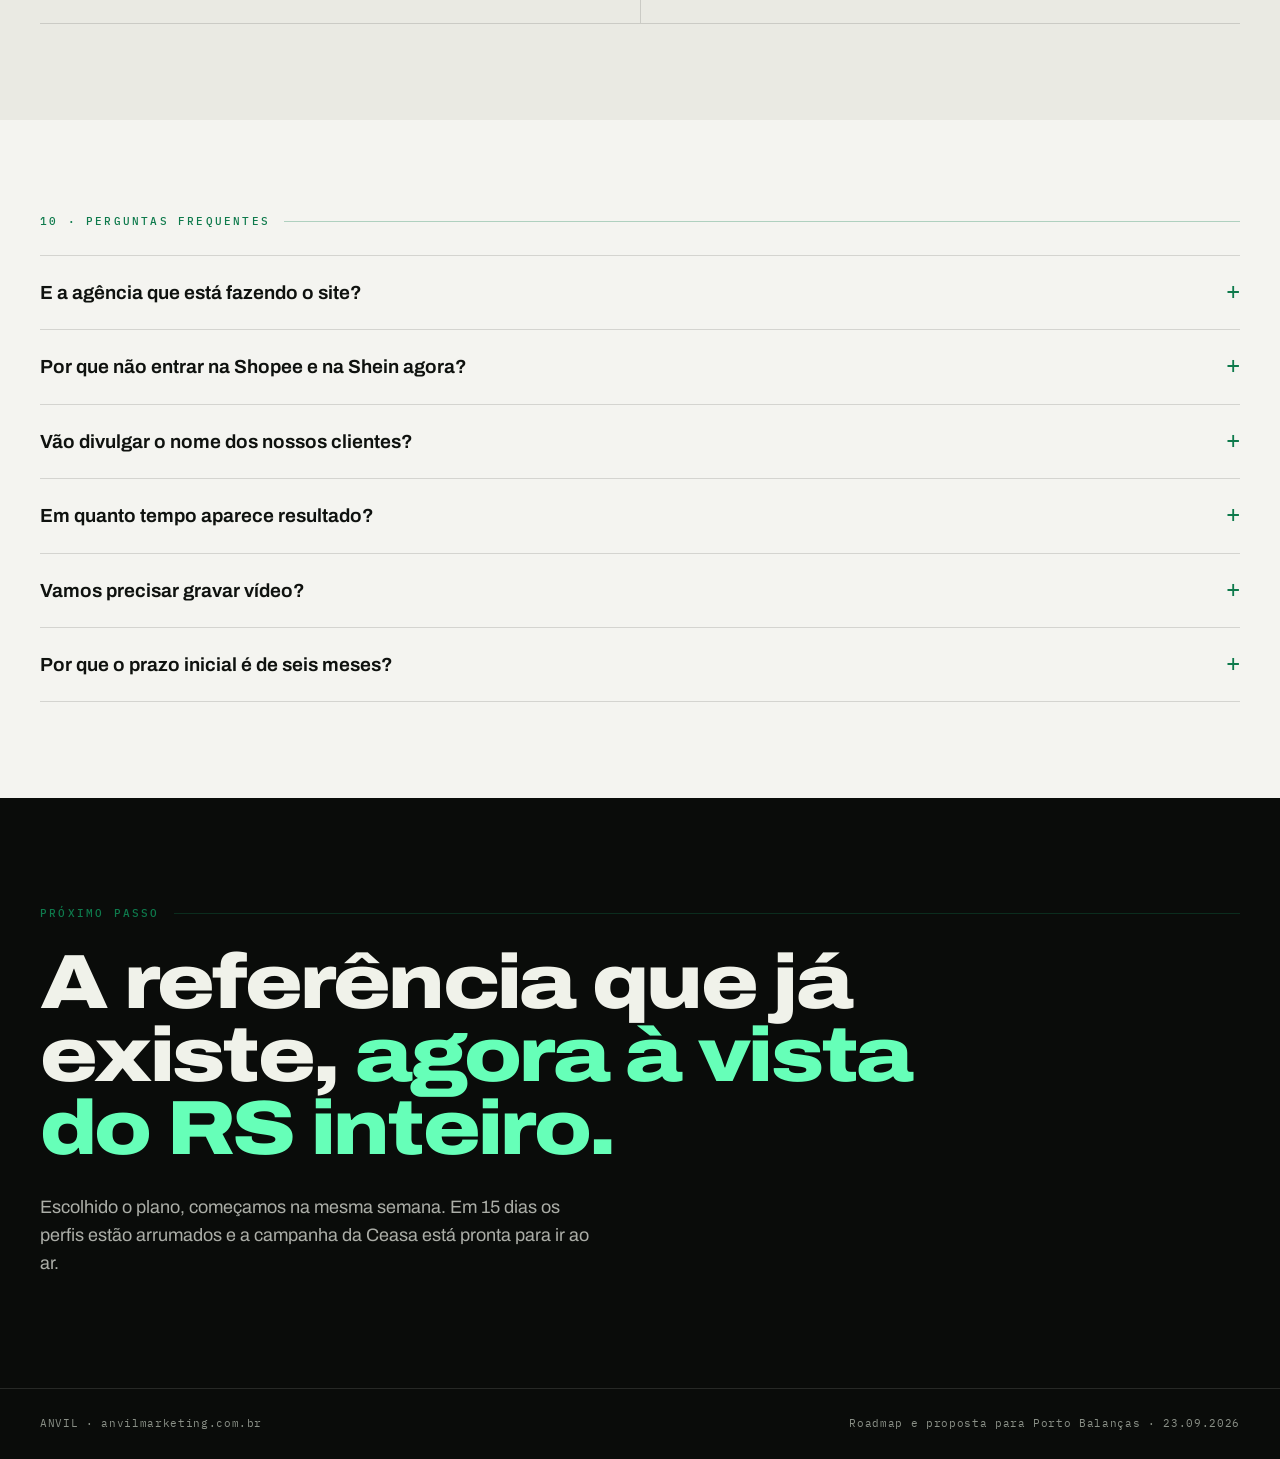
==== commit 443b3fe5: "Ícones no placar e no mercado; sai a parte do sistema (só marketing por enquanto) Co-Authored-By: Cl" ====
--- a/analise/index.html
+++ b/analise/index.html
@@ -67,6 +67,25 @@
 .num + .num{padding-left:24px}
 .num strong{display:block;font-weight:800;font-stretch:115%;font-size:clamp(34px,4vw,54px);letter-spacing:-.03em;line-height:1}
 .num p{margin:12px 0 0;font-size:15px;color:var(--muted-d)}
+.ico{display:flex;align-items:center;gap:10px;min-height:48px;margin-bottom:18px;flex-wrap:wrap}
+.bi{width:48px;height:48px;border-radius:14px;background:#fff;border:1px solid var(--line-l);display:grid;place-items:center;flex:none}
+.bi svg{width:26px;height:26px}
+.bi.lu svg{color:var(--acc-d)}
+.estrelas{position:relative;display:inline-block;font-size:17px;letter-spacing:2px;color:#D6D3CC;line-height:1}
+.estrelas::before{content:"★★★★★";position:absolute;left:0;top:0;width:96%;overflow:hidden;color:#FBBC04;white-space:nowrap}
+.chip-ad{font:600 12px/1 Arial,sans-serif;color:#202124;background:#fff;border:1px solid #DADCE0;border-radius:6px;padding:6px 8px}
+.chip-ad b{font-weight:700}
+.pinos{display:flex;gap:4px;align-items:flex-end}
+.pinos svg{width:22px;height:22px}
+.pinos .mal{color:#E4262C}.pinos .ok{color:#B9B6AE}
+.quebra{font:600 12px/1.2 Arial,sans-serif;color:#E4262C;background:#FDECEC;border-radius:6px;padding:6px 8px}
+.inmetro{margin-top:30px;display:grid;grid-template-columns:auto 1fr;gap:22px;align-items:center;background:#fff;border:1px solid var(--line-l);border-radius:10px;padding:20px 22px}
+.meses{display:grid;grid-template-columns:repeat(12,1fr);gap:4px;min-width:0}
+.meses span{font:600 11px/1 Arial,sans-serif;text-align:center;padding:8px 0;border-radius:4px;background:#EAF6EF;color:var(--acc-d)}
+.meses span:last-child{background:var(--acc-d);color:#fff}
+.inmetro p{margin:0 0 8px;font-size:15px}
+.inmetro p b{color:var(--acc-d)}
+@media(max-width:640px){.inmetro{grid-template-columns:1fr}.meses span{font-size:10px;padding:7px 0}}
 .src{margin-top:22px;font:400 11px/1.6 "IBM Plex Mono",monospace;color:var(--muted-d)}
 @media(max-width:820px){.nums{grid-template-columns:1fr 1fr}.num{border-right:0;border-bottom:1px solid var(--line-l);padding:22px 0!important}}
 @media(max-width:480px){.nums{grid-template-columns:1fr}}
@@ -249,7 +268,6 @@
       <a href="#leitura">Leitura</a>
       <a href="#frentes">Frentes</a>
       <a href="#roteiro">Roteiro</a>
-      <a href="#sistema">Sistema</a>
       <a href="#investimento">Investimento</a>
     </nav>
   </div>
@@ -277,12 +295,12 @@
       <p>Olhamos o Google, o Instagram e o site do jeito que um cliente olharia, em 23 de setembro. Este é o ponto de partida.</p>
     </div>
     <div class="nums rv">
-      <div class="num"><strong>4,8</strong><p>de nota da matriz no Google, com 93 avaliações. Reputação construída atendimento por atendimento.</p></div>
-      <div class="num"><strong>1º</strong><p>resultado sem anúncio no Google Maps para quem procura conserto de balança em Porto Alegre.</p></div>
-      <div class="num"><strong>3</strong><p>concorrentes pagando anúncio para aparecer nas buscas de conserto de balança no RS.</p></div>
-      <div class="num"><strong>2 de 3</strong><p>perfis do Google, mais o Linktree e o 1º resultado da busca, levam para a página de loja em reforma.</p></div>
-    </div>
-    <p class="src rv">Levantamento nosso no Google, Google Maps, Instagram e site da Porto Balanças em 23/09/2026.</p>
+      <div class="num"><div class="ico"><span class="bi"><svg role="img" aria-label="Google" xmlns="http://www.w3.org/2000/svg" viewBox="0 0 48 48"><path fill="#FFC107" d="M43.6 20.1H42V20H24v8h11.3C33.7 32.7 29.2 36 24 36c-6.6 0-12-5.4-12-12s5.4-12 12-12c3.1 0 5.8 1.2 7.9 3.1l5.7-5.7C34 6.1 29.3 4 24 4 13 4 4 13 4 24s9 20 20 20 20-9 20-20c0-1.3-.1-2.6-.4-3.9z"/><path fill="#FF3D00" d="m6.3 14.7 6.6 4.8C14.7 15.1 19 12 24 12c3.1 0 5.8 1.2 7.9 3.1l5.7-5.7C34 6.1 29.3 4 24 4 16.3 4 9.7 8.3 6.3 14.7z"/><path fill="#4CAF50" d="M24 44c5.2 0 9.9-2 13.4-5.2l-6.2-5.2C29.2 35.1 26.7 36 24 36c-5.2 0-9.6-3.3-11.3-7.9l-6.5 5C9.5 39.6 16.2 44 24 44z"/><path fill="#1976D2" d="M43.6 20.1H42V20H24v8h11.3c-.8 2.2-2.2 4.2-4.1 5.6l6.2 5.2C37 39.2 44 34 44 24c0-1.3-.1-2.6-.4-3.9z"/></svg></span><span class="estrelas" aria-label="4,8 de 5 estrelas">★★★★★</span></div><strong>4,8</strong><p>de nota da matriz no Google, com 93 avaliações. Reputação construída atendimento por atendimento.</p></div>
+      <div class="num"><div class="ico"><span class="bi"><svg role="img" aria-label="Google Maps" fill="#4285F4" viewBox="0 0 24 24" xmlns="http://www.w3.org/2000/svg"><path d="M19.527 4.799c1.212 2.608.937 5.678-.405 8.173-1.101 2.047-2.744 3.74-4.098 5.614-.619.858-1.244 1.75-1.669 2.727-.141.325-.263.658-.383.992-.121.333-.224.673-.34 1.008-.109.314-.236.684-.627.687h-.007c-.466-.001-.579-.53-.695-.887-.284-.874-.581-1.713-1.019-2.525-.51-.944-1.145-1.817-1.79-2.671L19.527 4.799zM8.545 7.705l-3.959 4.707c.724 1.54 1.821 2.863 2.871 4.18.247.31.494.622.737.936l4.984-5.925-.029.01c-1.741.601-3.691-.291-4.392-1.987a3.377 3.377 0 0 1-.209-.716c-.063-.437-.077-.761-.004-1.198l.001-.007zM5.492 3.149l-.003.004c-1.947 2.466-2.281 5.88-1.117 8.77l4.785-5.689-.058-.05-3.607-3.035zM14.661.436l-3.838 4.563a.295.295 0 0 1 .027-.01c1.6-.551 3.403.15 4.22 1.626.176.319.323.683.377 1.045.068.446.085.773.012 1.22l-.003.016 3.836-4.561A8.382 8.382 0 0 0 14.67.439l-.009-.003zM9.466 5.868L14.162.285l-.047-.012A8.31 8.31 0 0 0 11.986 0a8.439 8.439 0 0 0-6.169 2.766l-.016.018 3.665 3.084z"/></svg></span></div><strong>1º</strong><p>resultado sem anúncio no Google Maps para quem procura conserto de balança em Porto Alegre.</p></div>
+      <div class="num"><div class="ico"><span class="bi"><svg role="img" aria-label="Google Ads" fill="#4285F4" viewBox="0 0 24 24" xmlns="http://www.w3.org/2000/svg"><path d="M3.9998 22.9291C1.7908 22.9291 0 21.1383 0 18.9293s1.7908-3.9998 3.9998-3.9998 3.9998 1.7908 3.9998 3.9998-1.7908 3.9998-3.9998 3.9998zm19.4643-6.0004L15.4632 3.072C14.3586 1.1587 11.9121.5028 9.9988 1.6074S7.4295 5.1585 8.5341 7.0718l8.0009 13.8567c1.1046 1.9133 3.5511 2.5679 5.4644 1.4646 1.9134-1.1046 2.568-3.5511 1.4647-5.4644zM7.5137 4.8438L1.5645 15.1484A4.5 4.5 0 0 1 4 14.4297c2.5597-.0075 4.6248 2.1585 4.4941 4.7148l3.2168-5.5723-3.6094-6.25c-.4499-.7793-.6322-1.6394-.5878-2.4784z"/></svg></span><span class="chip-ad"><b>Patrocinado</b></span></div><strong>3</strong><p>concorrentes pagando anúncio para aparecer nas buscas de conserto de balança no RS.</p></div>
+      <div class="num"><div class="ico"><span class="pinos" aria-label="2 de 3 perfis com link quebrado"><svg role="img" class="mal" aria-hidden="true" xmlns="http://www.w3.org/2000/svg" viewBox="0 0 24 24" fill="none" stroke="currentColor" stroke-width="2" stroke-linecap="round" stroke-linejoin="round" > <path d="M20 10c0 4.993-5.539 10.193-7.399 11.799a1 1 0 0 1-1.202 0C9.539 20.193 4 14.993 4 10a8 8 0 0 1 16 0" /> <circle cx="12" cy="10" r="3" /> </svg><svg role="img" class="mal" aria-hidden="true" xmlns="http://www.w3.org/2000/svg" viewBox="0 0 24 24" fill="none" stroke="currentColor" stroke-width="2" stroke-linecap="round" stroke-linejoin="round" > <path d="M20 10c0 4.993-5.539 10.193-7.399 11.799a1 1 0 0 1-1.202 0C9.539 20.193 4 14.993 4 10a8 8 0 0 1 16 0" /> <circle cx="12" cy="10" r="3" /> </svg><svg role="img" class="ok" aria-hidden="true" xmlns="http://www.w3.org/2000/svg" viewBox="0 0 24 24" fill="none" stroke="currentColor" stroke-width="2" stroke-linecap="round" stroke-linejoin="round" > <path d="M20 10c0 4.993-5.539 10.193-7.399 11.799a1 1 0 0 1-1.202 0C9.539 20.193 4 14.993 4 10a8 8 0 0 1 16 0" /> <circle cx="12" cy="10" r="3" /> </svg></span><span class="quebra">loja em reforma</span></div><strong>2 de 3</strong><p>perfis do Google, mais o Linktree e o 1º resultado da busca, levam para a página de loja em reforma.</p></div>
+    </div>
+    <p class="src rv">Levantamento em 23/09/2026.</p>
   </div>
 </section>
 
@@ -294,12 +312,15 @@
       <p>Toda balança de comércio ou de hospital passa pela verificação do Inmetro todo ano e de novo depois de cada reparo. É demanda que se renova sozinha, e o reparo só pode ser feito por oficina autorizada.</p>
     </div>
     <div class="nums rv">
-      <div class="num"><strong>51 mil</strong><p>pontos de varejo alimentar ativos no RS: supermercados, mercearias, açougues e padarias.</p></div>
-      <div class="num"><strong>7.112</strong><p>lojas de supermercado mapeadas pela AGAS no Rio Grande do Sul.</p></div>
-      <div class="num"><strong>346</strong><p>hospitais no RS. Balança de paciente segue a mesma regra do Inmetro.</p></div>
-      <div class="num"><strong>700</strong><p>cargas de produtores chegando por dia na Ceasa, onde fica a filial da Porto.</p></div>
-    </div>
-    <p class="src rv">Fontes: Receita Federal via Base Empresarial (estabelecimentos ativos, ago/2026) · AGAS (mar/2026) · Atlas Socioeconômico RS com dados do CNES (jun/2026) · Ceasa/RS · Inmetro, Portarias 157/2022 e 457/2021. Números de referência de mercado, não projeção de resultado.</p>
+      <div class="num"><div class="ico"><span class="bi lu"><svg role="img" aria-label="varejo alimentar" xmlns="http://www.w3.org/2000/svg" viewBox="0 0 24 24" fill="none" stroke="currentColor" stroke-width="2" stroke-linecap="round" stroke-linejoin="round" > <path d="m2.05 2.05 1.099-.028a1 1 0 0 1 1.008.815l2.69 14.347A1 1 0 0 0 7.83 18H18" /> <path d="M4.563 5h16.435a1 1 0 0 1 .981 1.204l-1.026 6.226A2 2 0 0 1 18.962 14H6.25" /> <circle cx="18" cy="20" r="2" /> <circle cx="8" cy="20" r="2" /> </svg></span></div><strong>51 mil</strong><p>pontos de varejo alimentar ativos no RS: supermercados, mercearias, açougues e padarias.</p></div>
+      <div class="num"><div class="ico"><span class="bi lu"><svg role="img" aria-label="supermercados" xmlns="http://www.w3.org/2000/svg" viewBox="0 0 24 24" fill="none" stroke="currentColor" stroke-width="2" stroke-linecap="round" stroke-linejoin="round" > <path d="M15 21v-5a1 1 0 0 0-1-1h-4a1 1 0 0 0-1 1v5" /> <path d="M17.774 10.31a1.12 1.12 0 0 0-1.549 0 2.5 2.5 0 0 1-3.451 0 1.12 1.12 0 0 0-1.548 0 2.5 2.5 0 0 1-3.452 0 1.12 1.12 0 0 0-1.549 0 2.5 2.5 0 0 1-3.77-3.248l2.889-4.184A2 2 0 0 1 7 2h10a2 2 0 0 1 1.653.873l2.895 4.192a2.5 2.5 0 0 1-3.774 3.244" /> <path d="M4 10.95V19a2 2 0 0 0 2 2h12a2 2 0 0 0 2-2v-8.05" /> </svg></span></div><strong>7.112</strong><p>lojas de supermercado mapeadas pela AGAS no Rio Grande do Sul.</p></div>
+      <div class="num"><div class="ico"><span class="bi lu"><svg role="img" aria-label="hospitais" xmlns="http://www.w3.org/2000/svg" viewBox="0 0 24 24" fill="none" stroke="currentColor" stroke-width="2" stroke-linecap="round" stroke-linejoin="round" > <path d="M12 7v4" /> <path d="M14 21v-3a2 2 0 0 0-4 0v3" /> <path d="M14 9h-4" /> <path d="M18 11h2a2 2 0 0 1 2 2v6a2 2 0 0 1-2 2H4a2 2 0 0 1-2-2v-9a2 2 0 0 1 2-2h2" /> <path d="M18 21V5a2 2 0 0 0-2-2H8a2 2 0 0 0-2 2v16" /> </svg></span></div><strong>346</strong><p>hospitais no RS. Balança de paciente segue a mesma regra do Inmetro.</p></div>
+      <div class="num"><div class="ico"><span class="bi lu"><svg role="img" aria-label="cargas na Ceasa" xmlns="http://www.w3.org/2000/svg" viewBox="0 0 24 24" fill="none" stroke="currentColor" stroke-width="2" stroke-linecap="round" stroke-linejoin="round" > <path d="M14 18V6a2 2 0 0 0-2-2H4a2 2 0 0 0-2 2v11a1 1 0 0 0 1 1h2" /> <path d="M15 18H9" /> <path d="M19 18h2a1 1 0 0 0 1-1v-3.65a1 1 0 0 0-.22-.624l-3.48-4.35A1 1 0 0 0 17.52 8H14" /> <circle cx="17" cy="18" r="2" /> <circle cx="7" cy="18" r="2" /> </svg></span></div><strong>700</strong><p>cargas de produtores chegando por dia na Ceasa, onde fica a filial da Porto.</p></div>
+    </div>
+    <div class="inmetro rv">
+      <div><p><b>Todo ano</b>, toda balança de comércio e de hospital passa pela verificação do Inmetro.</p><p style="margin:0;color:var(--muted-d);font-size:14px">E de novo depois de cada conserto.</p></div>
+      <div class="meses" aria-hidden="true"><span>J</span><span>F</span><span>M</span><span>A</span><span>M</span><span>J</span><span>J</span><span>A</span><span>S</span><span>O</span><span>N</span><span>D</span></div>
+    </div>
   </div>
 </section>
 
@@ -410,38 +431,9 @@
   </div>
 </section>
 
-<section class="dark" id="sistema">
-  <div class="wrap">
-    <div class="label rv">07 · Ordem de serviço digital</div>
-    <div class="sys">
-      <div class="tablet rv">
-        <div class="tb"><span>OS 2481 · <em>Em atendimento</em></span><span>Equipe Porto</span></div>
-        <div class="bd">
-          <div class="row"><span>Cliente</span><b>Supermercado exemplo</b></div>
-          <div class="row"><span>Equipamento</span><b>Balança etiquetadora</b></div>
-          <div class="row"><span>Mão de obra</span><b>2 h</b></div>
-          <div class="row"><span>Peças</span><b>1 célula de carga</b></div>
-          <div class="sig">Assinatura do cliente
-            <svg viewBox="0 0 150 50" fill="none" stroke="#0E2238" stroke-width="2" stroke-linecap="round"><path d="M4 38c10-22 18-30 22-18s-4 22 6 10 14-26 20-12-2 20 10 8 16-20 24-6 6 14 18 2 16-8 30-6"/></svg>
-          </div>
-          <div class="go">Enviar para o faturamento</div>
-        </div>
-      </div>
-      <div class="rv">
-        <div class="head" style="grid-template-columns:1fr;margin-bottom:28px"><h2>Do carbono ao faturamento <span>no mesmo dia.</span></h2><p>Hoje a OS vai no papel, volta no dia seguinte e é digitada de novo. Isso custa de um a dois dias de faturamento. Propomos resolver por etapas, sem arriscar a emissão de notas de vocês.</p></div>
-        <div class="phases">
-          <div class="phase"><span class="mono">Etapa 1</span><h3>A OS no tablet do técnico</h3><p>O atendimento abre a OS, o técnico recebe no tablet, registra serviço, peças e fotos, e <b>o cliente assina na tela</b>. No mesmo minuto ela aparece para o faturamento. Acaba o carbono e acaba a espera pelo técnico voltar.</p></div>
-          <div class="phase"><span class="mono">Etapa 2</span><h3>Notas, boleto único e estoque</h3><p>Nota de serviço da mão de obra e nota de venda das peças saindo juntas, com <b>um boleto só somando as duas</b>, e o estoque atualizado entre a loja, o site e o Mercado Livre. Entra depois de testado com o certificado de vocês, antes de substituir o sistema atual.</p></div>
-          <div class="phase"><span class="mono">Próximo passo</span><h3>Apresentação na visita</h3><p>Queremos ver o fluxo de perto, com o atendimento, o técnico do remoto e o faturamento. <b>O sistema tem proposta própria</b>, separada do marketing, feita depois dessa visita.</p></div>
-        </div>
-      </div>
-    </div>
-  </div>
-</section>
-
 <section class="alt" id="investimento">
   <div class="wrap">
-    <div class="label rv">08 · Investimento</div>
+    <div class="label rv">07 · Investimento</div>
     <div class="head rv">
       <h2>Assinatura mensal. <span>Entrega definida.</span></h2>
       <p>Vocês sabem o que está incluso e quanto pagam por mês. A verba dos anúncios vai direto para as plataformas, no cartão da Porto, sob o controle de vocês.</p>
@@ -501,7 +493,7 @@
 
 <section id="resultado">
   <div class="wrap">
-    <div class="label rv">09 · Como a conta se paga</div>
+    <div class="label rv">08 · Como a conta se paga</div>
     <div class="head rv">
       <h2>O que vamos medir <span>com vocês.</span></h2>
       <p>Seguidor e curtida são meio. Estes são os números que dizem se o plano está se pagando.</p>
@@ -521,14 +513,14 @@
 
 <section class="alt">
   <div class="wrap">
-    <div class="label rv">10 · O que precisamos da Porto</div>
+    <div class="label rv">09 · O que precisamos da Porto</div>
     <div class="head rv"><h2>Pouco tempo de vocês. <span>Muito do nosso.</span></h2><p>A maior parte na primeira quinzena. Depois, cerca de uma hora e meia por mês, fora a diária de gravação.</p></div>
     <div class="need rv">
       <div><span class="mono">01</span>Acesso ao Instagram, Facebook, Gerenciador de Negócios e perfis do Google, com a direção como administradora</div>
       <div><span class="mono">02</span>Logo, fotos e os certificados de assistência autorizada, para citar cada marca pelo nome</div>
       <div><span class="mono">03</span>Um dia por mês com técnicos disponíveis para gravação, com roteiro nosso</div>
       <div><span class="mono">04</span>Clientes que autorizem aparecer como caso ou depoimento</div>
-      <div><span class="mono">05</span>O valor médio de um atendimento e quantas OS saem por mês</div>
+      <div><span class="mono">05</span>O valor médio de um atendimento e quantos atendimentos saem por mês</div>
       <div><span class="mono">06</span>Cartão da Porto cadastrado na Meta para a verba dos anúncios</div>
     </div>
   </div>
@@ -536,14 +528,13 @@
 
 <section>
   <div class="wrap">
-    <div class="label rv">11 · Perguntas frequentes</div>
+    <div class="label rv">10 · Perguntas frequentes</div>
     <details><summary>E a agência que está fazendo o site?</summary><p>Continua. O site e os anúncios no Google ficam com ela. Nós cuidamos do conteúdo, dos perfis, da Meta, da Ceasa e do Mercado Livre. No início combinamos a divisão com eles, para os anúncios não competirem entre si e o site receber quem vem das nossas campanhas.</p></details>
     <details><summary>Por que não entrar na Shopee e na Shein agora?</summary><p>Porque o comprador dessas plataformas decide por preço, e a Porto não vende por preço. Esforço ali traz o cliente que vocês mesmos disseram que não querem. Se no futuro fizer sentido para balanças de uso geral, entra como teste separado.</p></details>
     <details><summary>Vão divulgar o nome dos nossos clientes?</summary><p>Só com autorização por escrito do cliente. Rede, loja ou hospital só aparece quando eles aprovarem.</p></details>
     <details><summary>Em quanto tempo aparece resultado?</summary><p>A campanha da Ceasa e os perfis do Google são os mais rápidos, porque falam com quem já tem o problema. O conteúdo constrói a referência ao longo dos três primeiros meses. Não prometemos número de contatos, porque depende da verba e da região.</p></details>
     <details><summary>Vamos precisar gravar vídeo?</summary><p>Sim, uma diária por mês, com roteiro pronto. Quem mostra o trabalho são os técnicos de vocês. É isso que separa a Porto de quem só entrega a caixa.</p></details>
     <details><summary>Por que o prazo inicial é de seis meses?</summary><p>Venda B2B tem ciclo longo. Os três primeiros meses arrumam a casa e constroem presença. No terceiro mês revisamos juntos o que funcionou e ajustamos o resto.</p></details>
-    <details><summary>E o sistema de ordem de serviço?</summary><p>Tem proposta própria, feita depois da visita, quando entendermos o fluxo de vocês de perto. Não depende da contratação do marketing, e o marketing não depende dele.</p></details>
   </div>
 </section>
 
@@ -551,7 +542,7 @@
   <div class="wrap">
     <div class="label rv">Próximo passo</div>
     <h2 class="rv">A referência que já existe, <span>agora à vista do RS inteiro.</span></h2>
-    <p class="rv">Escolhido o plano, começamos na mesma semana. Em 15 dias os perfis estão arrumados e a campanha da Ceasa está pronta para ir ao ar. Na visita apresentamos o sistema de OS.</p>
+    <p class="rv">Escolhido o plano, começamos na mesma semana. Em 15 dias os perfis estão arrumados e a campanha da Ceasa está pronta para ir ao ar.</p>
   </div>
 </section>
 
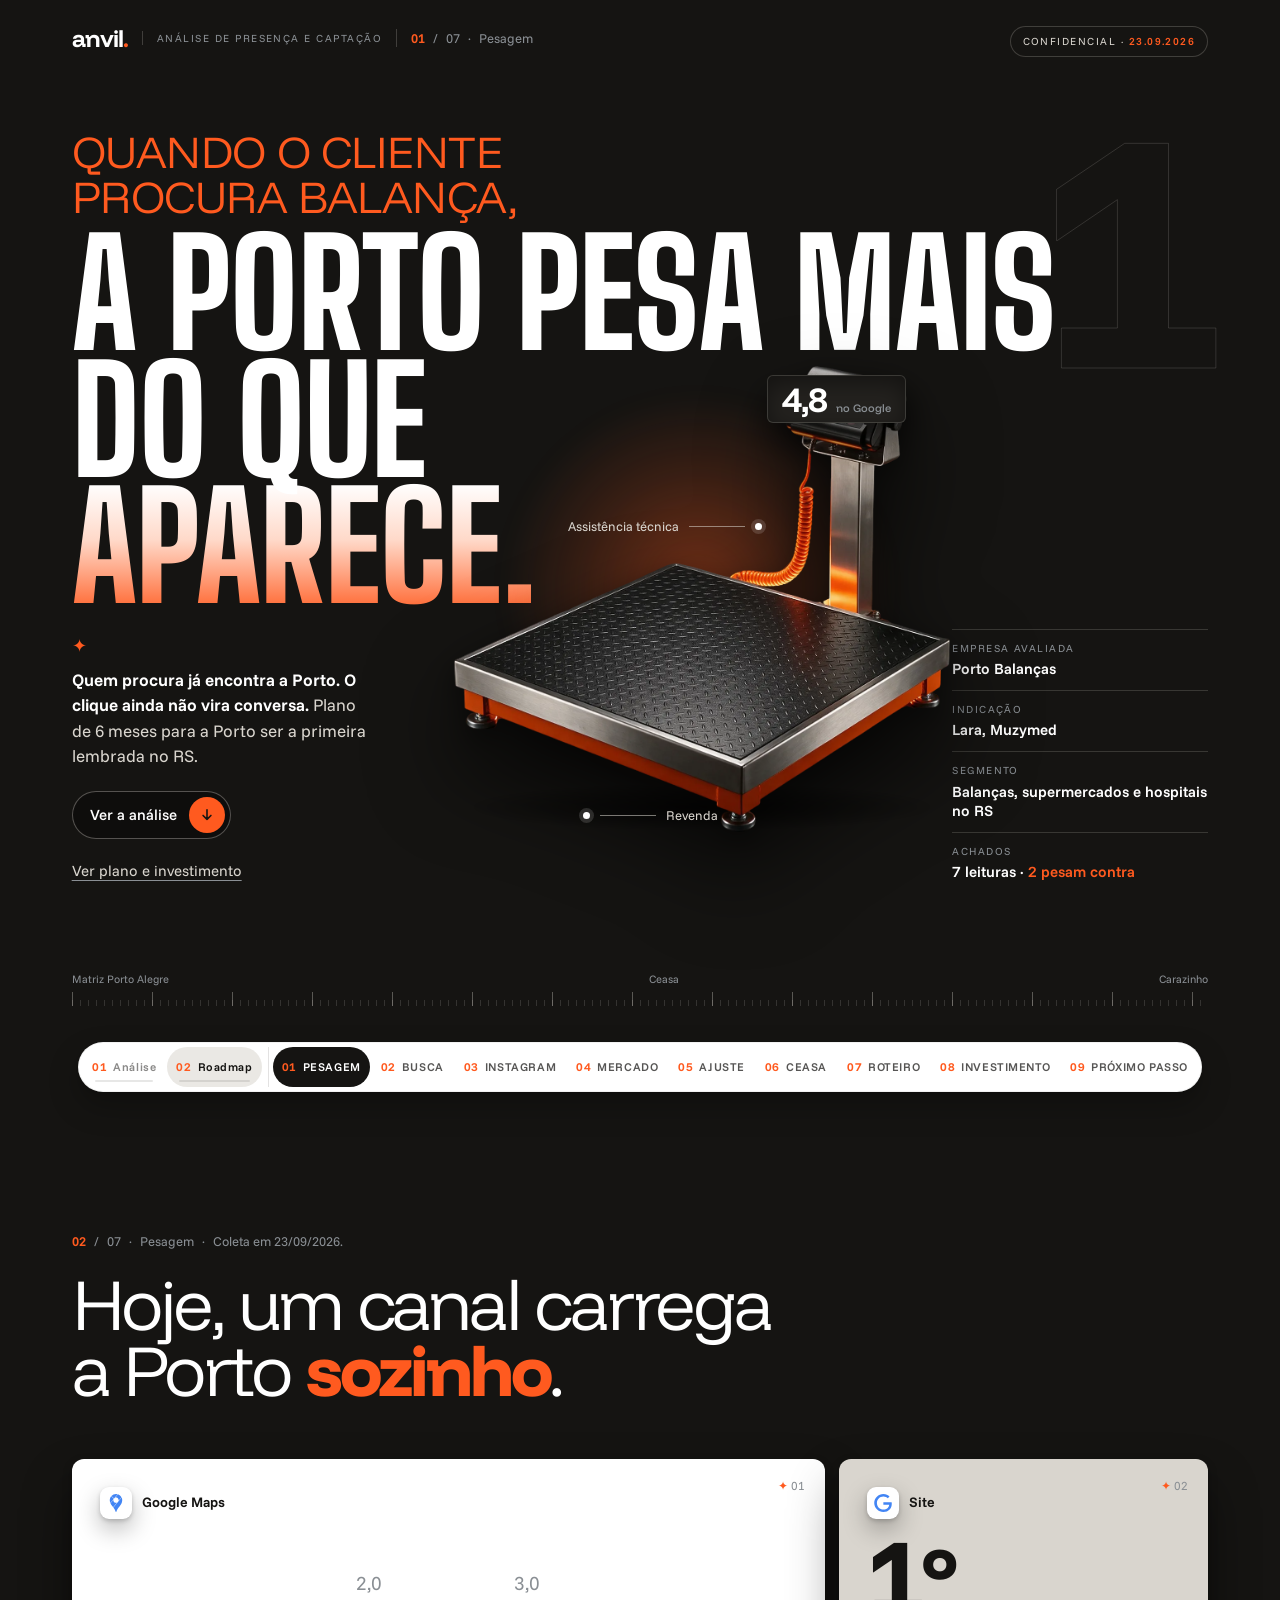
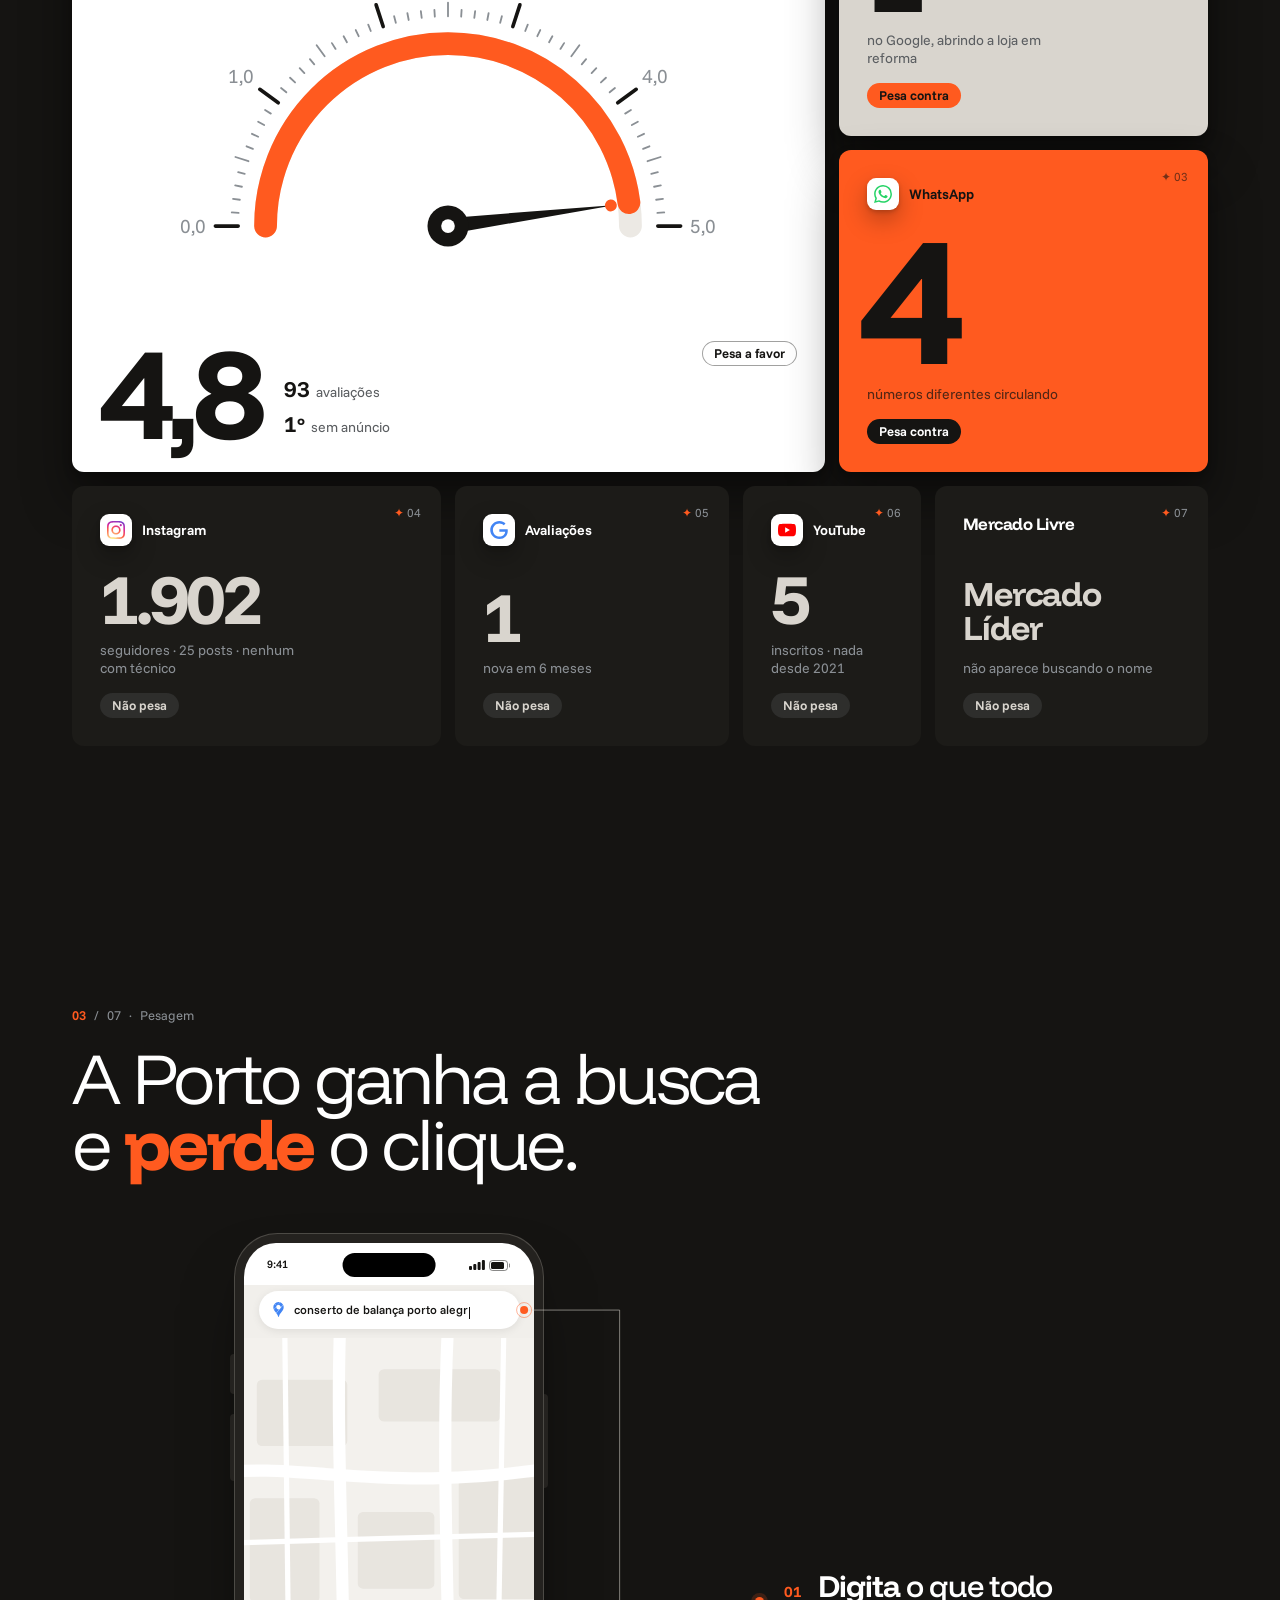
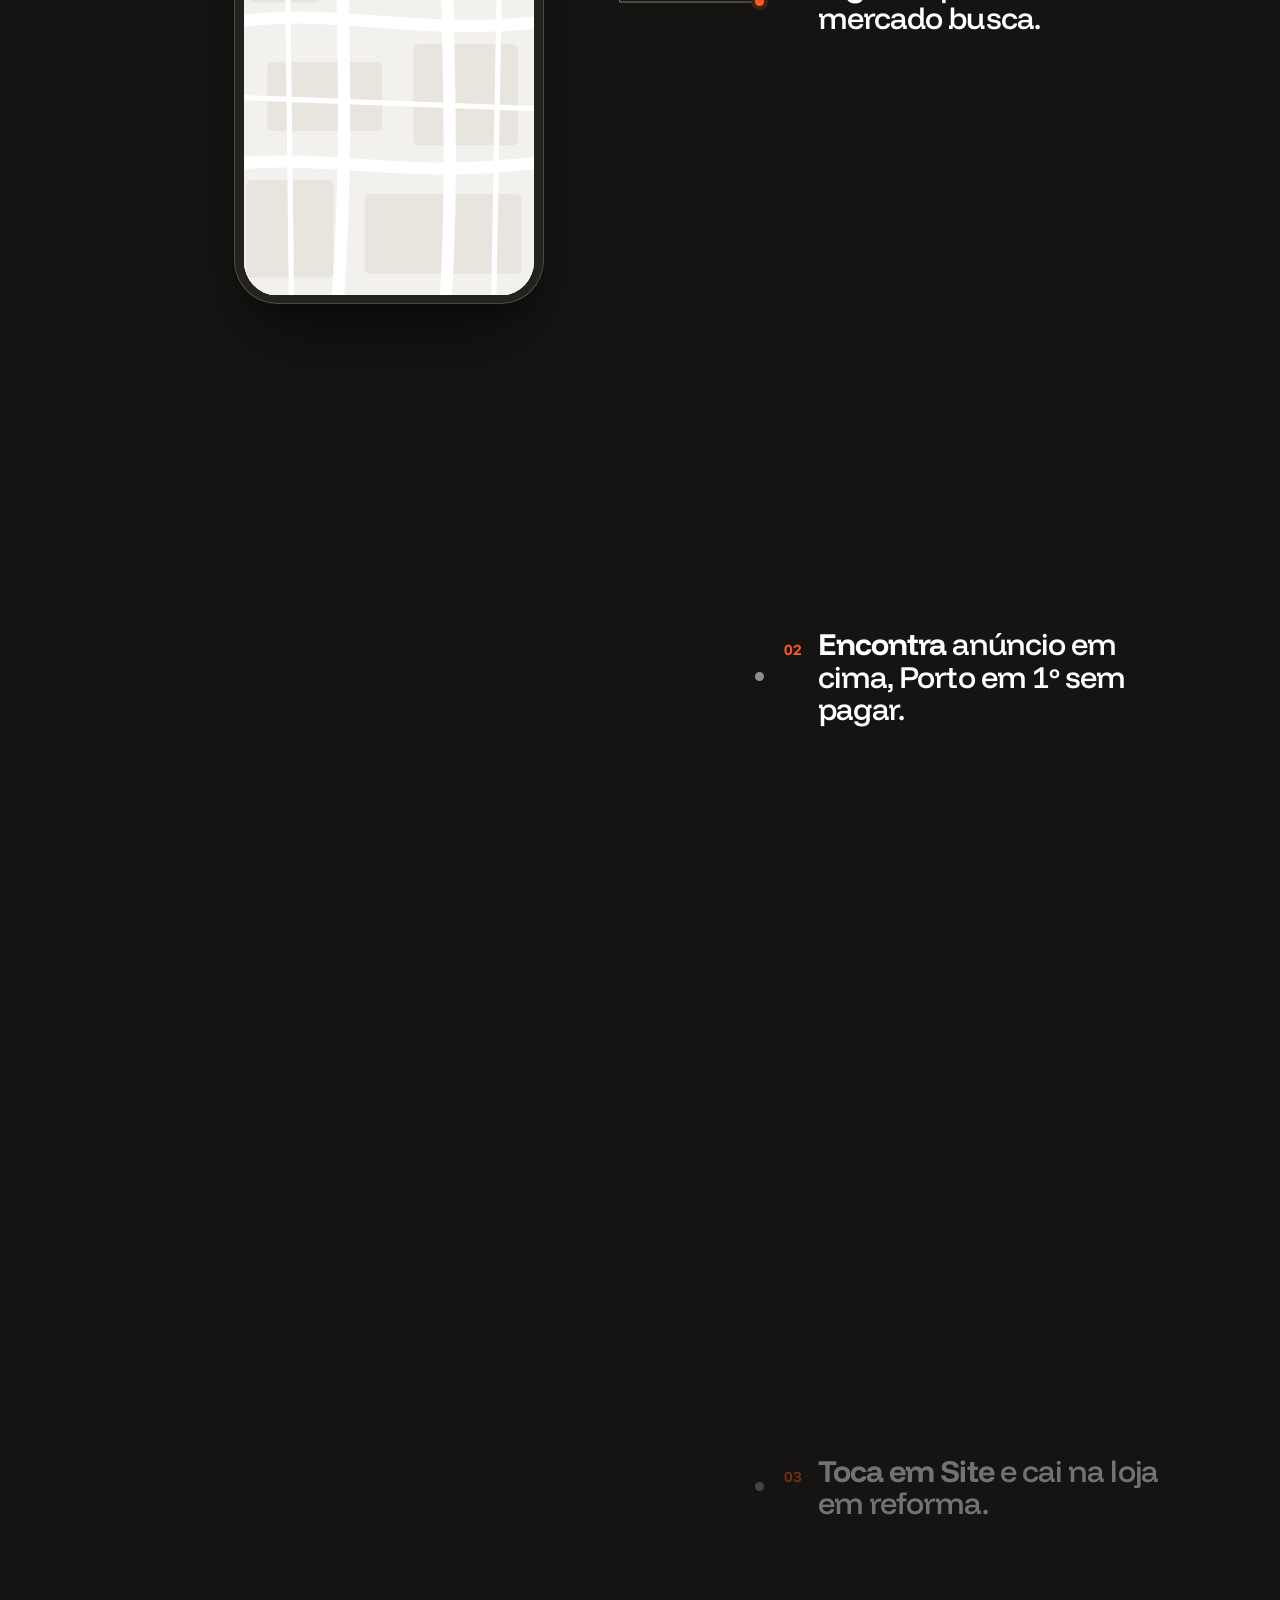
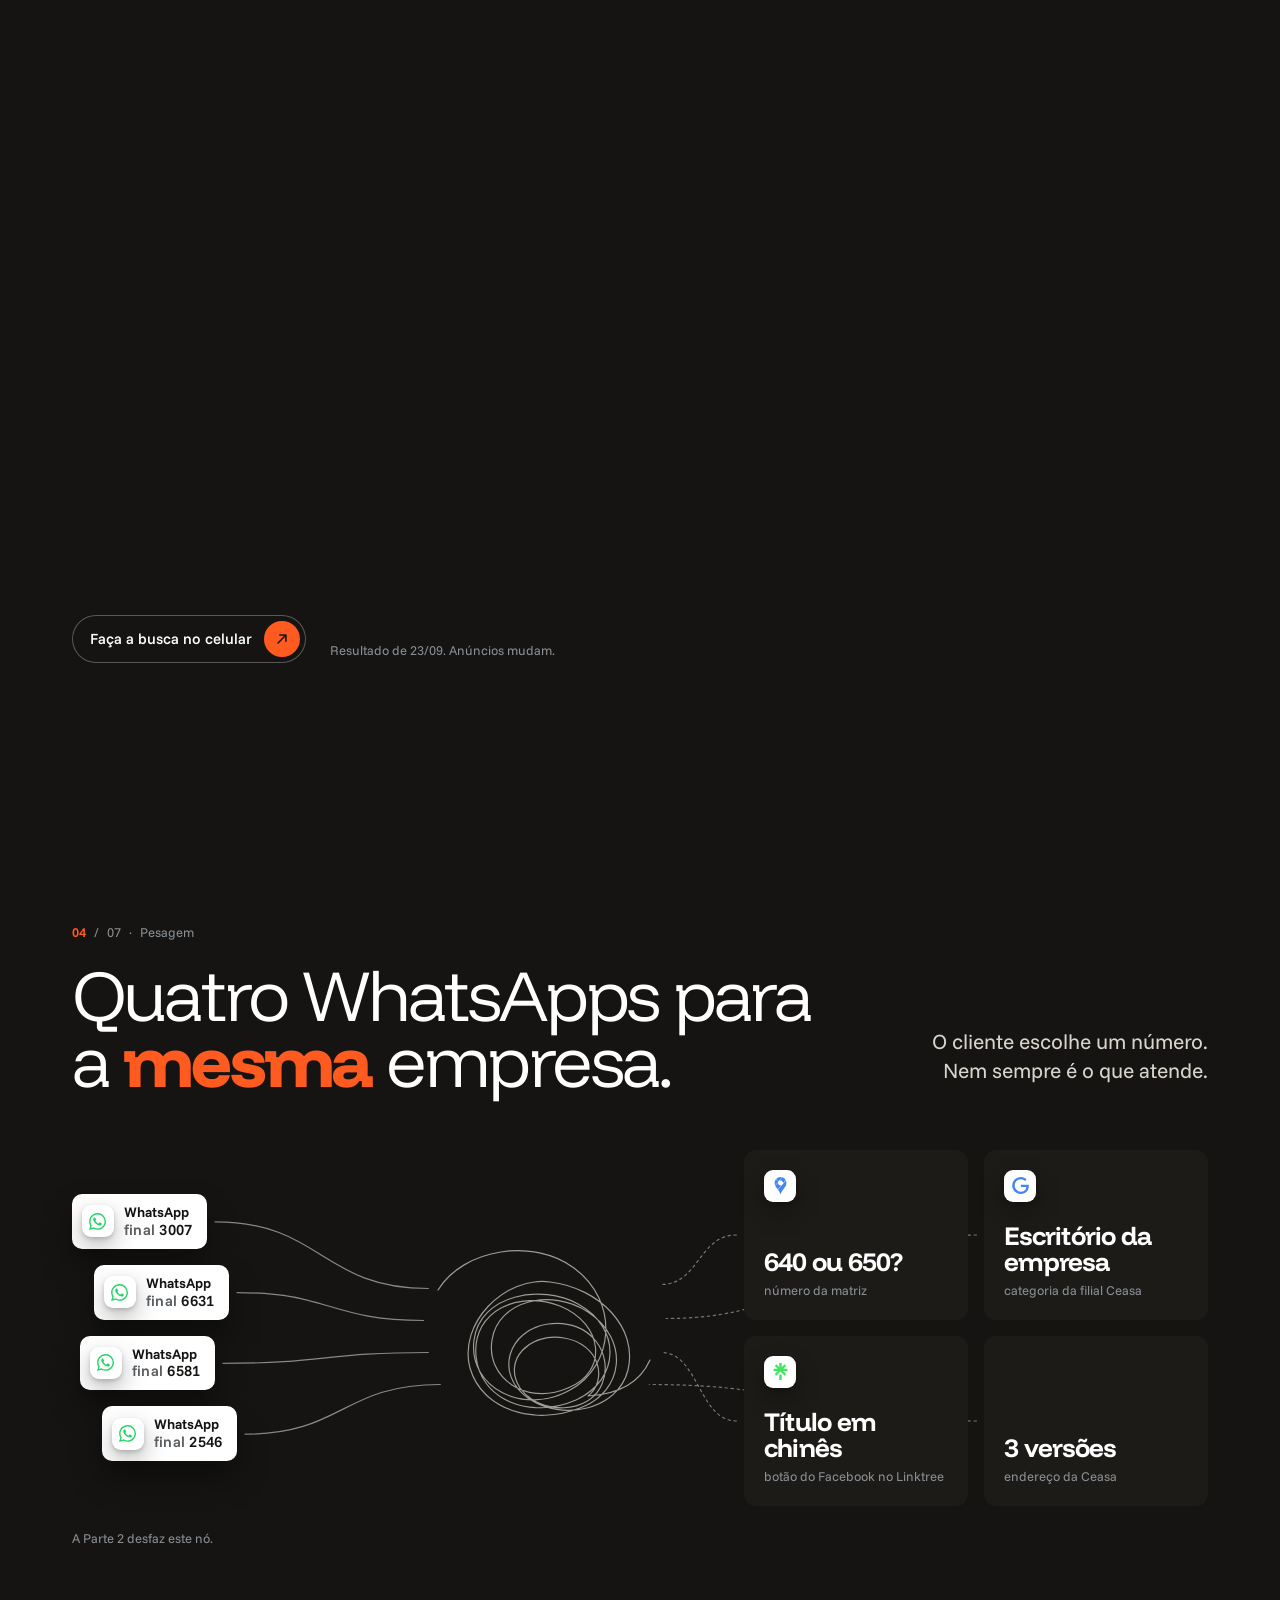
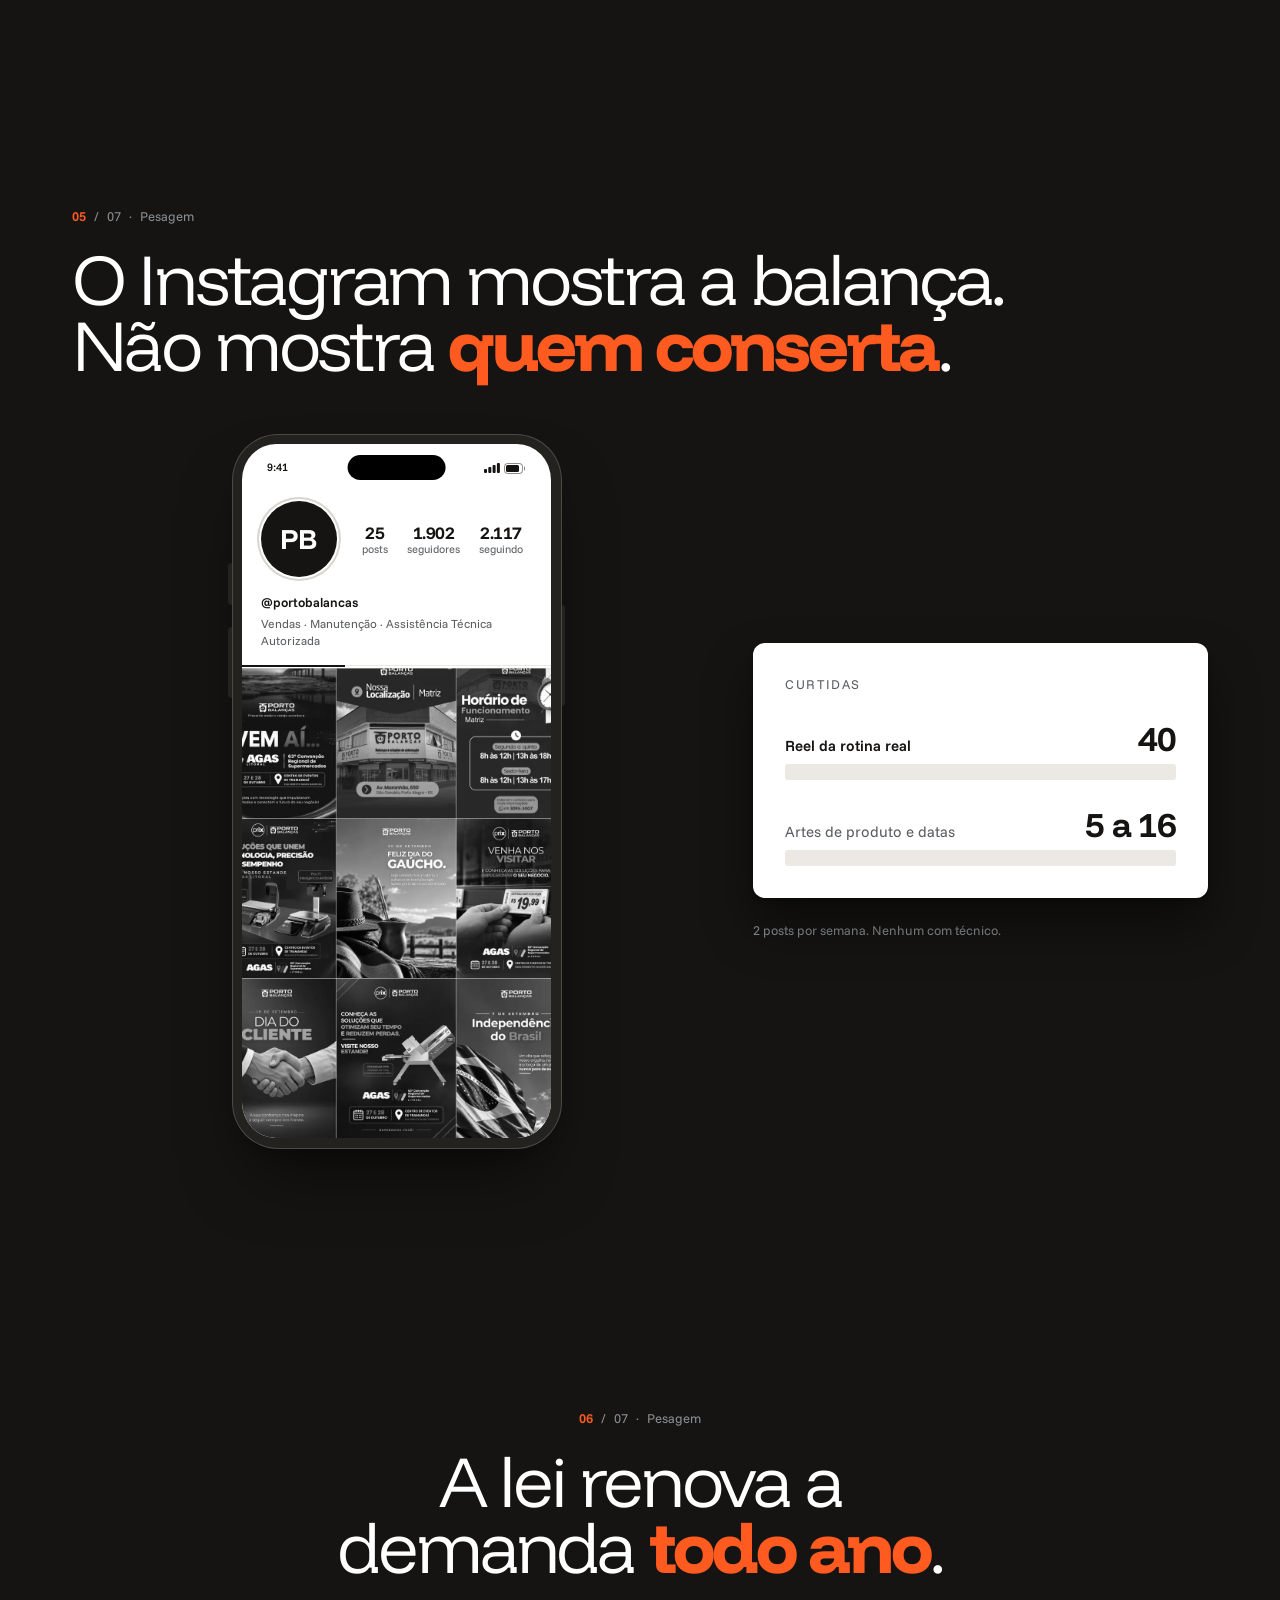
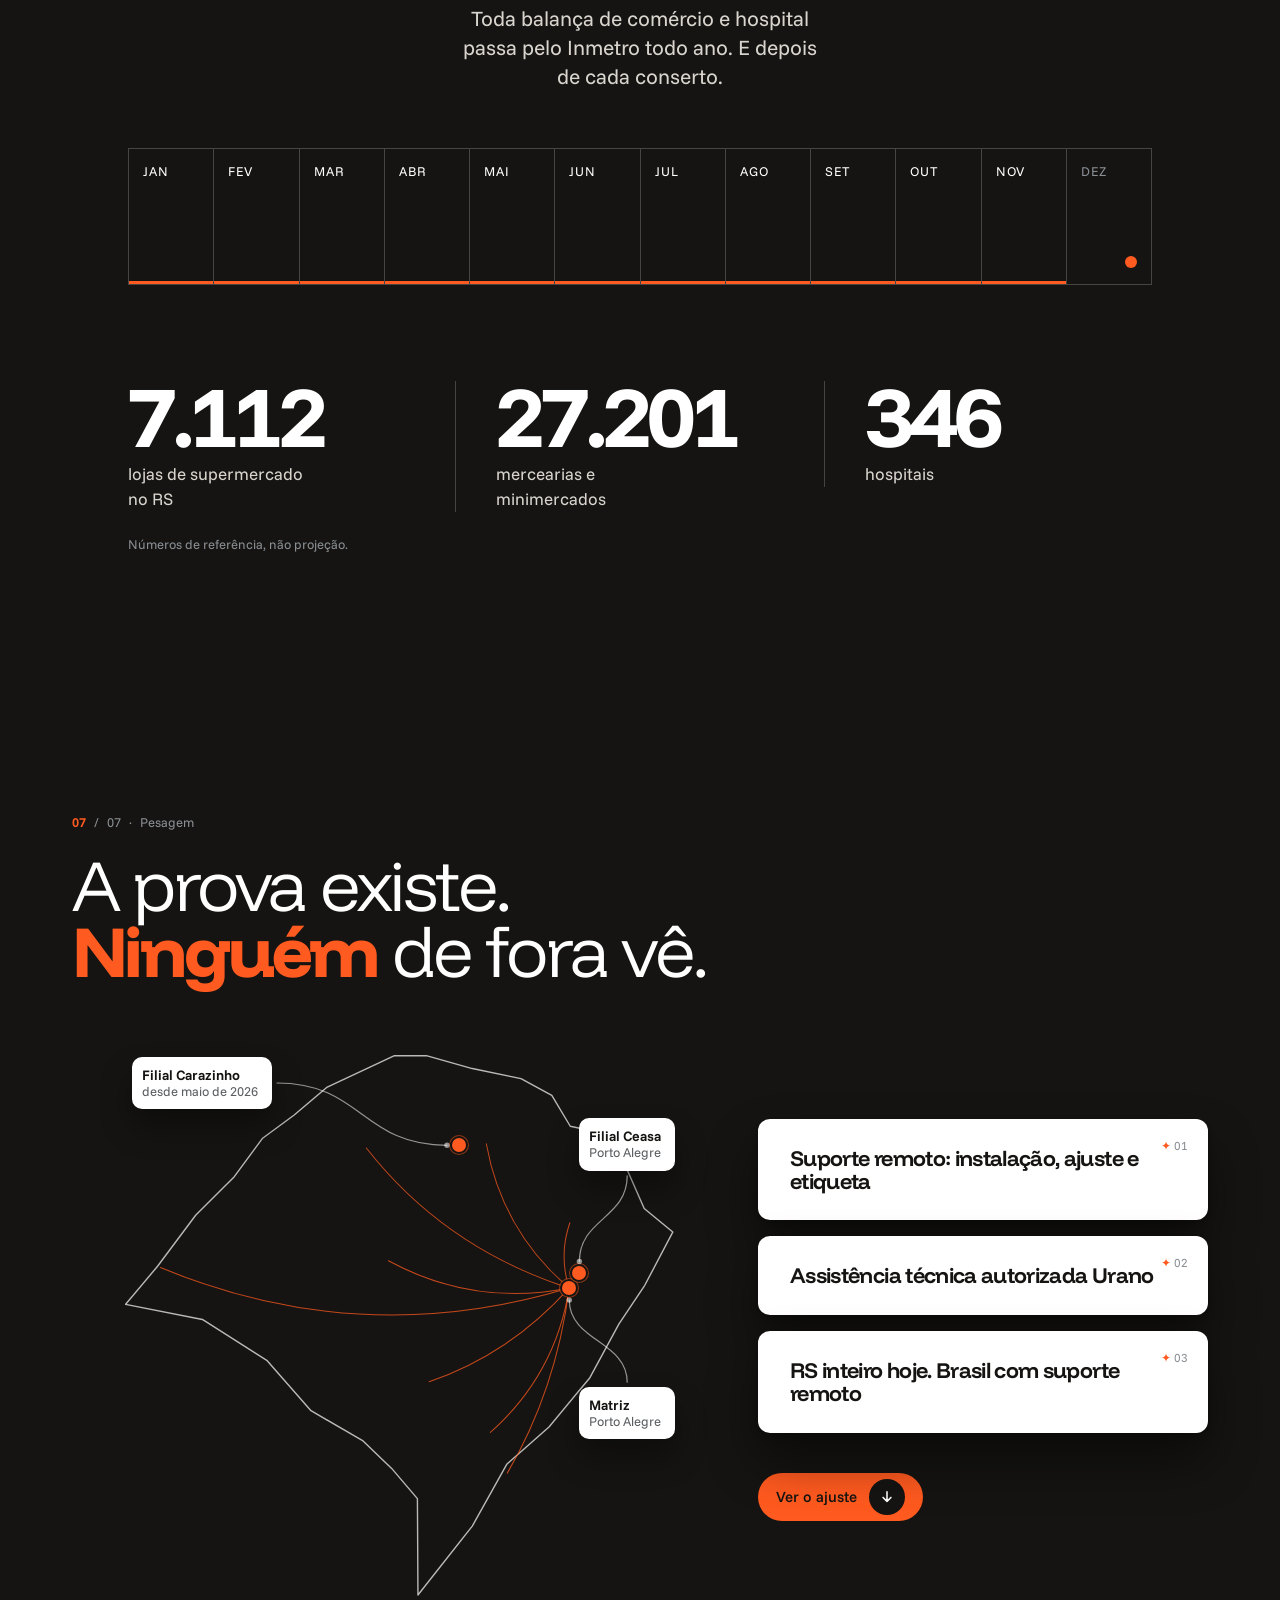
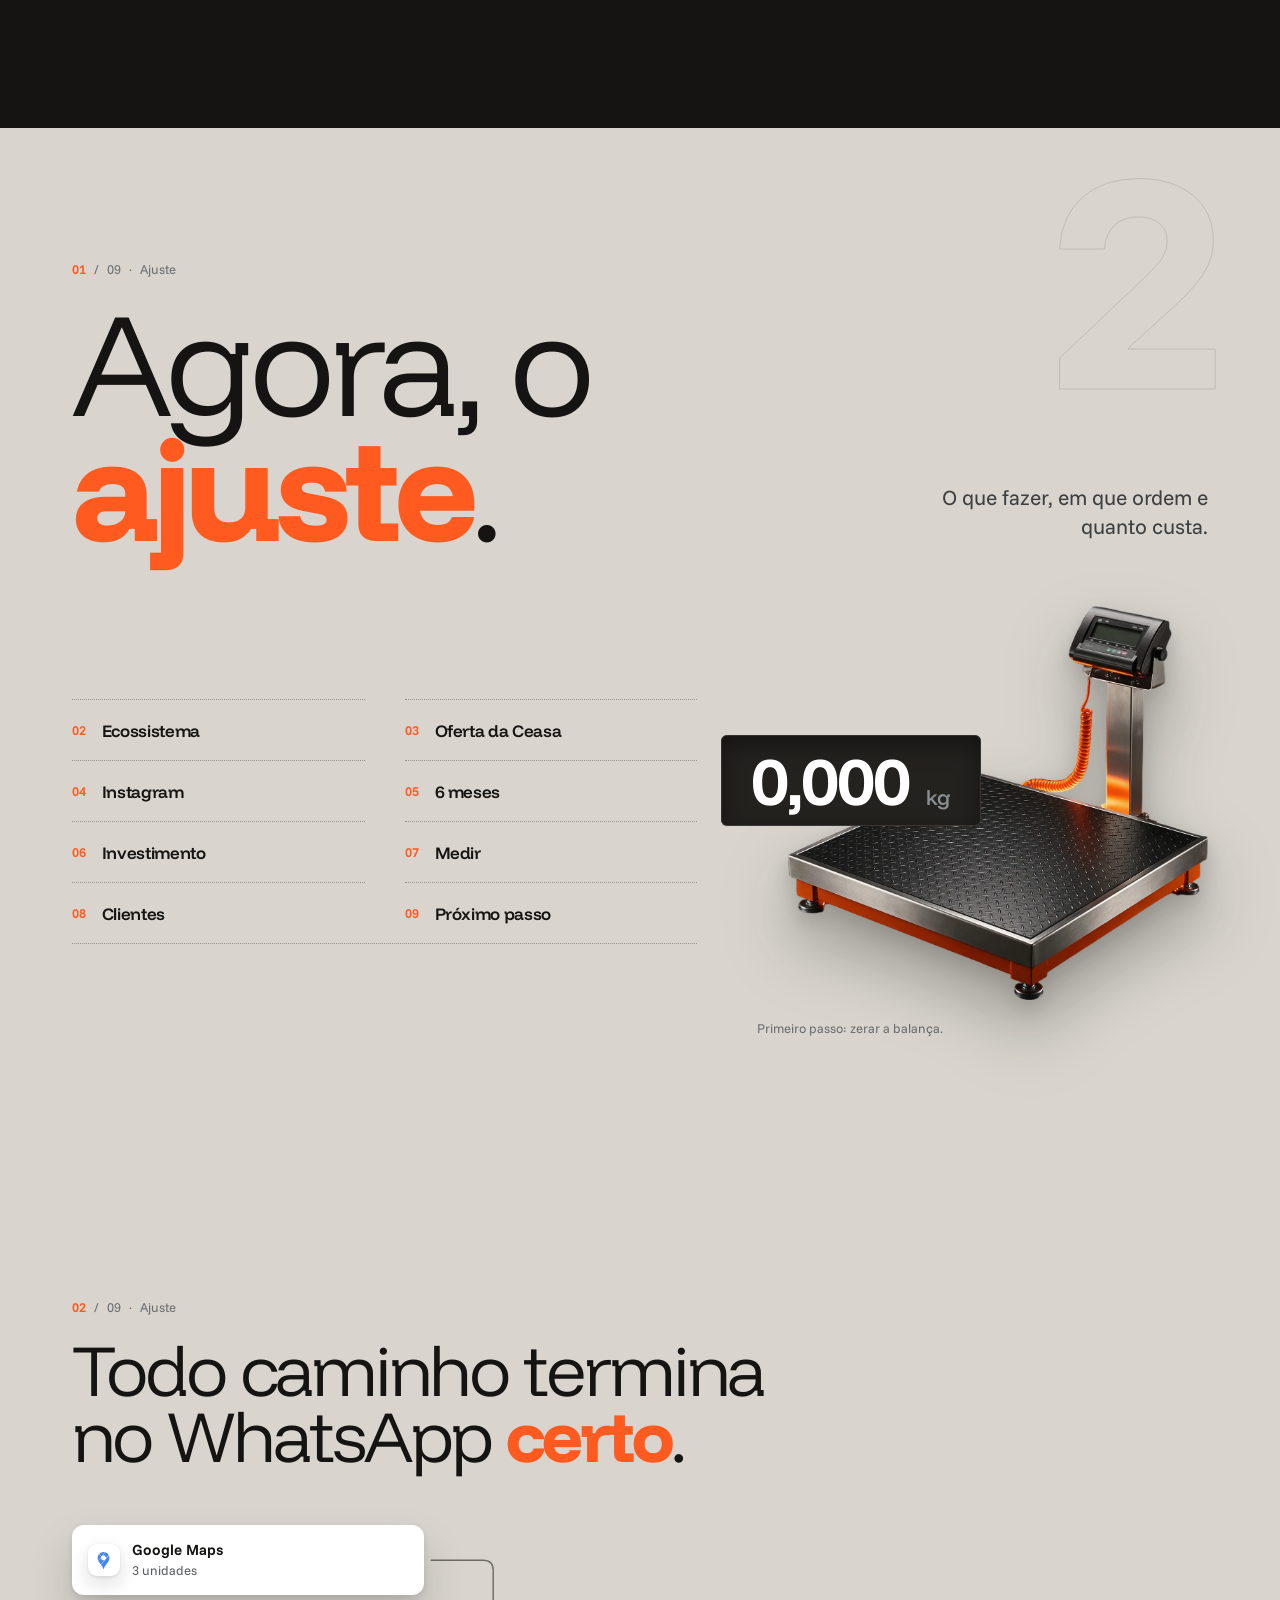
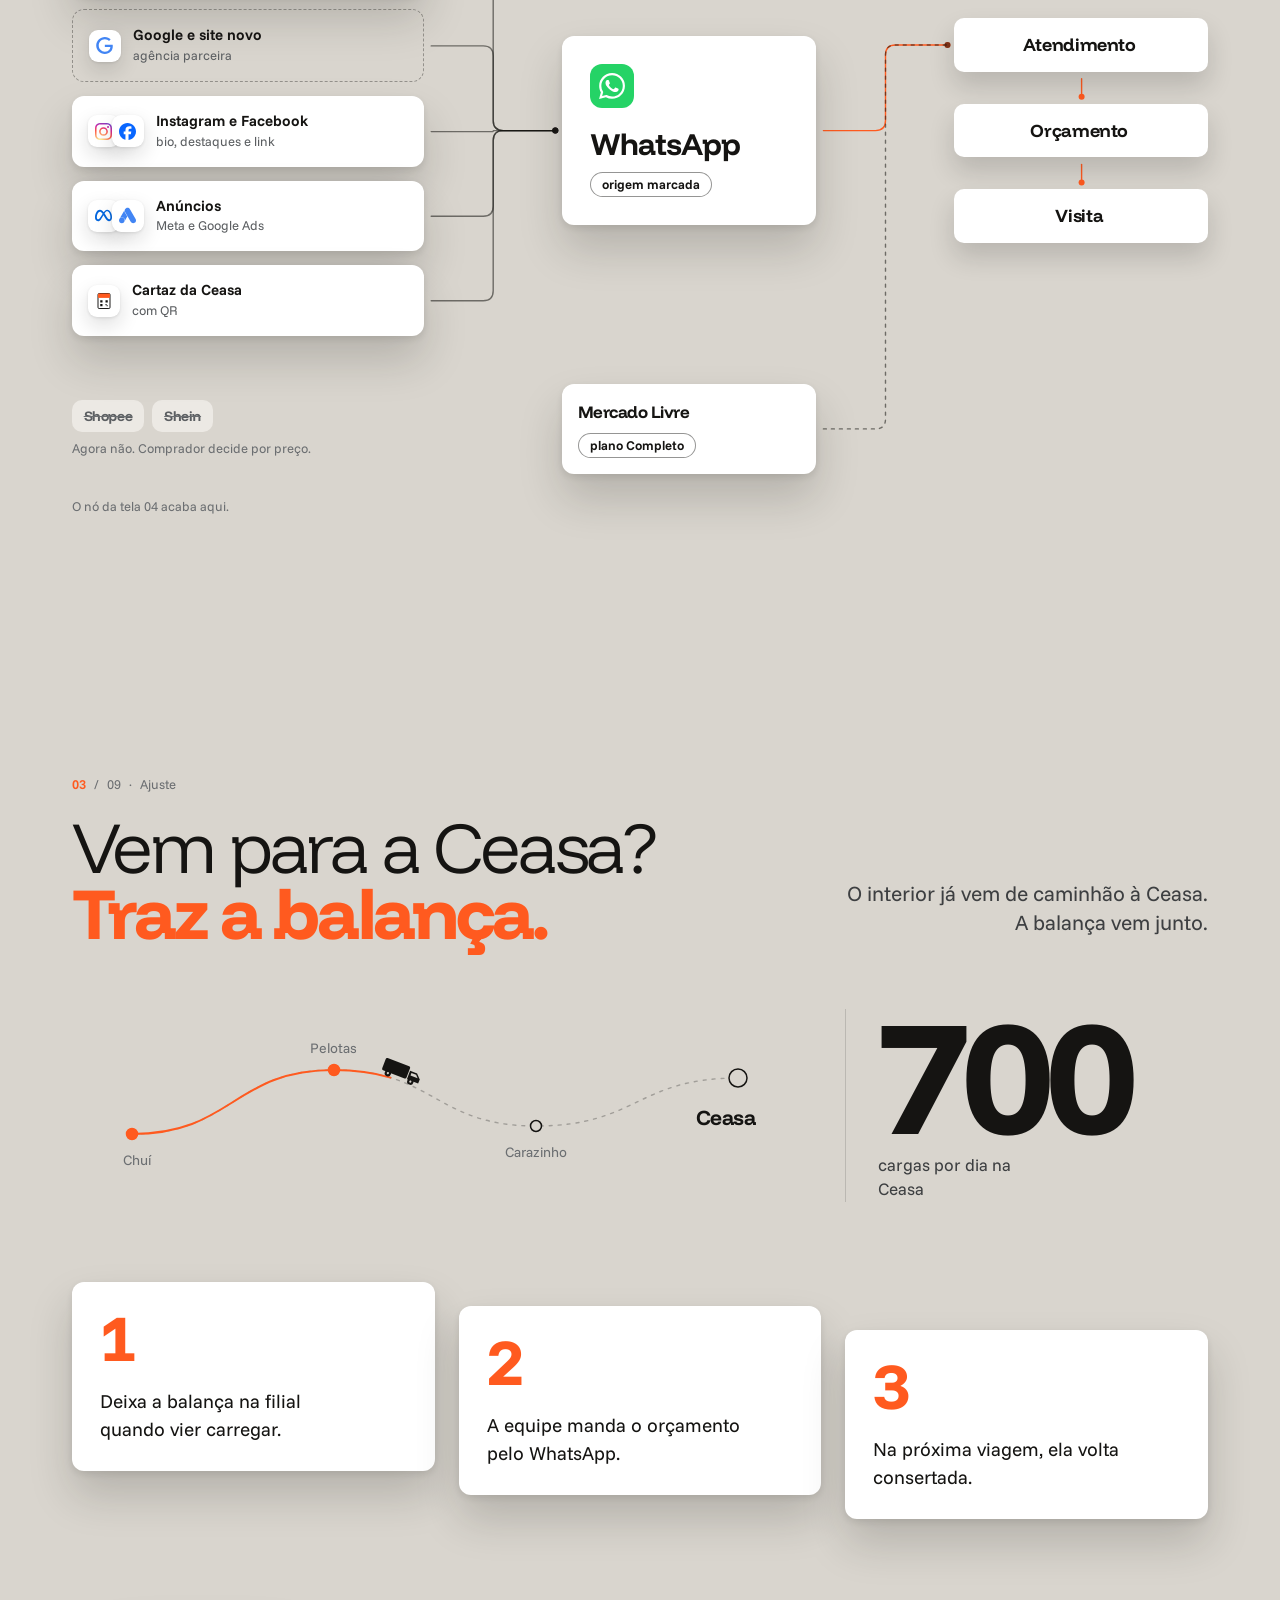
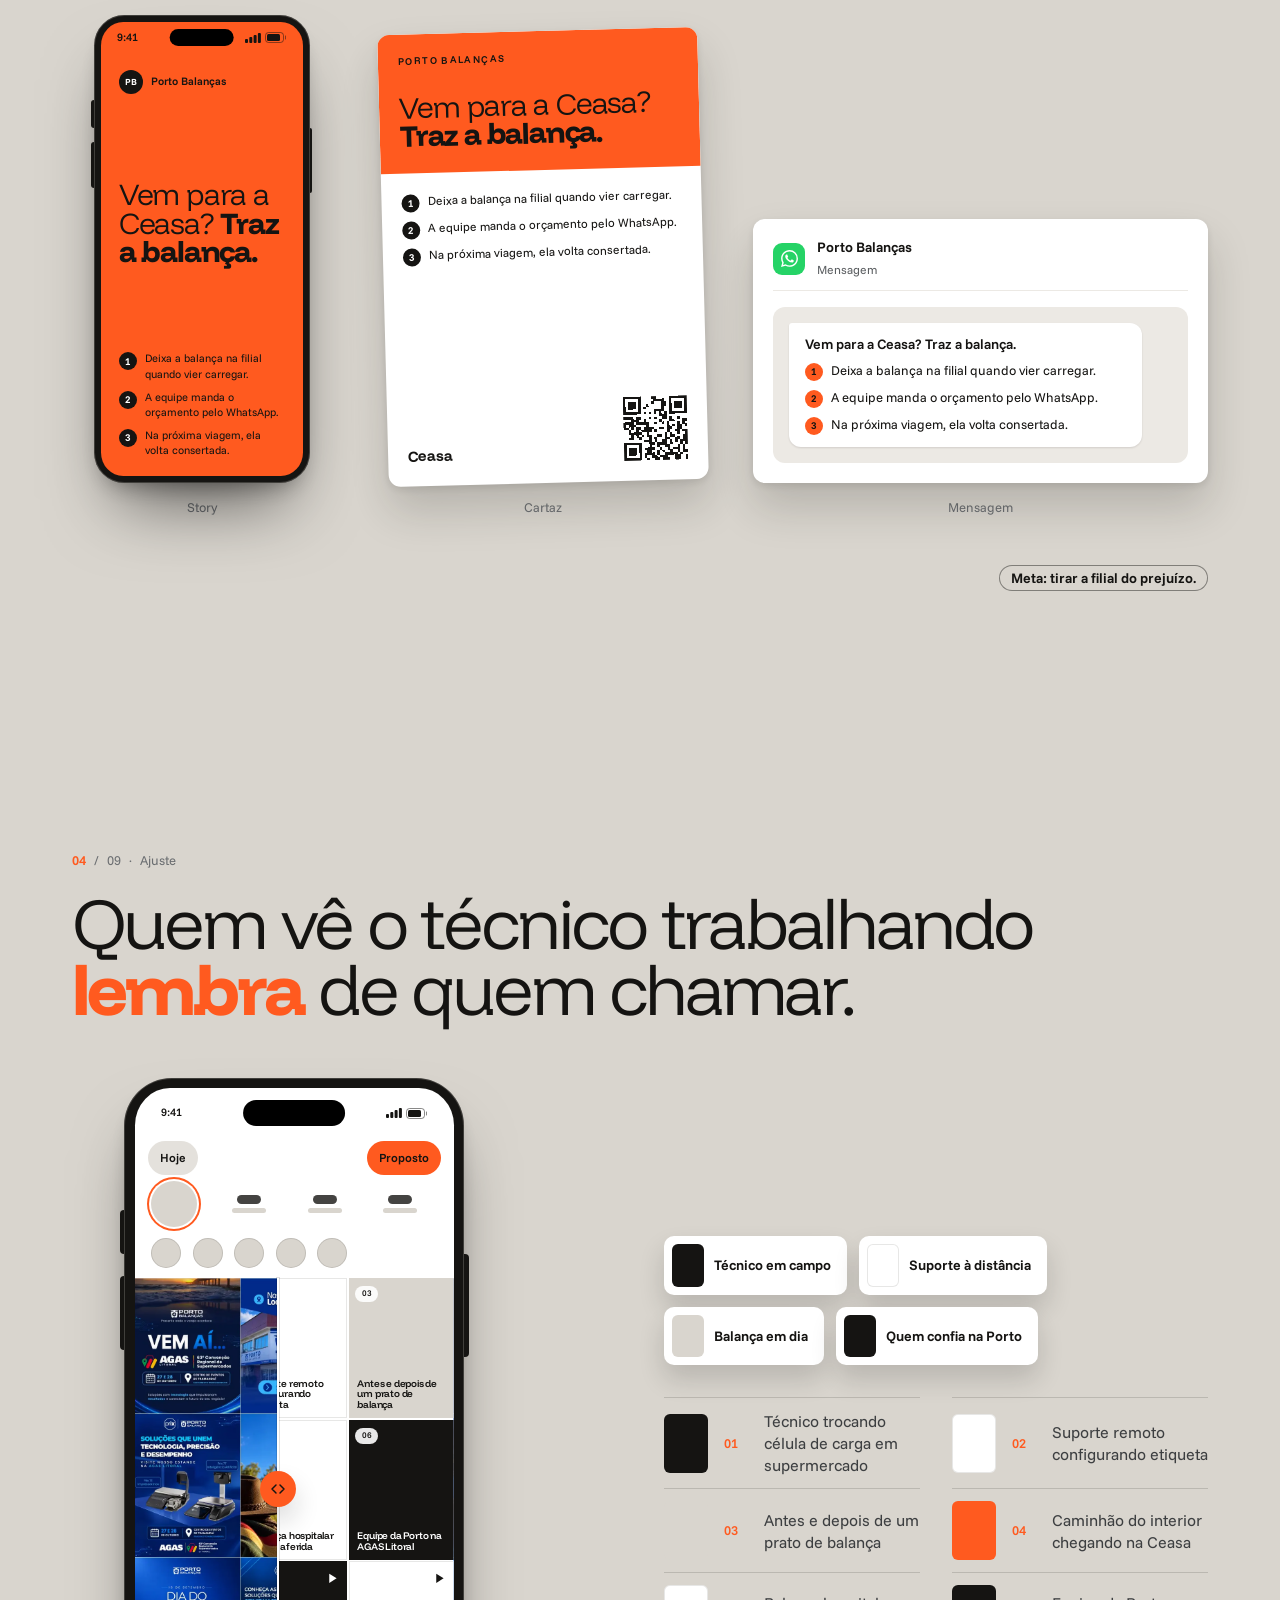
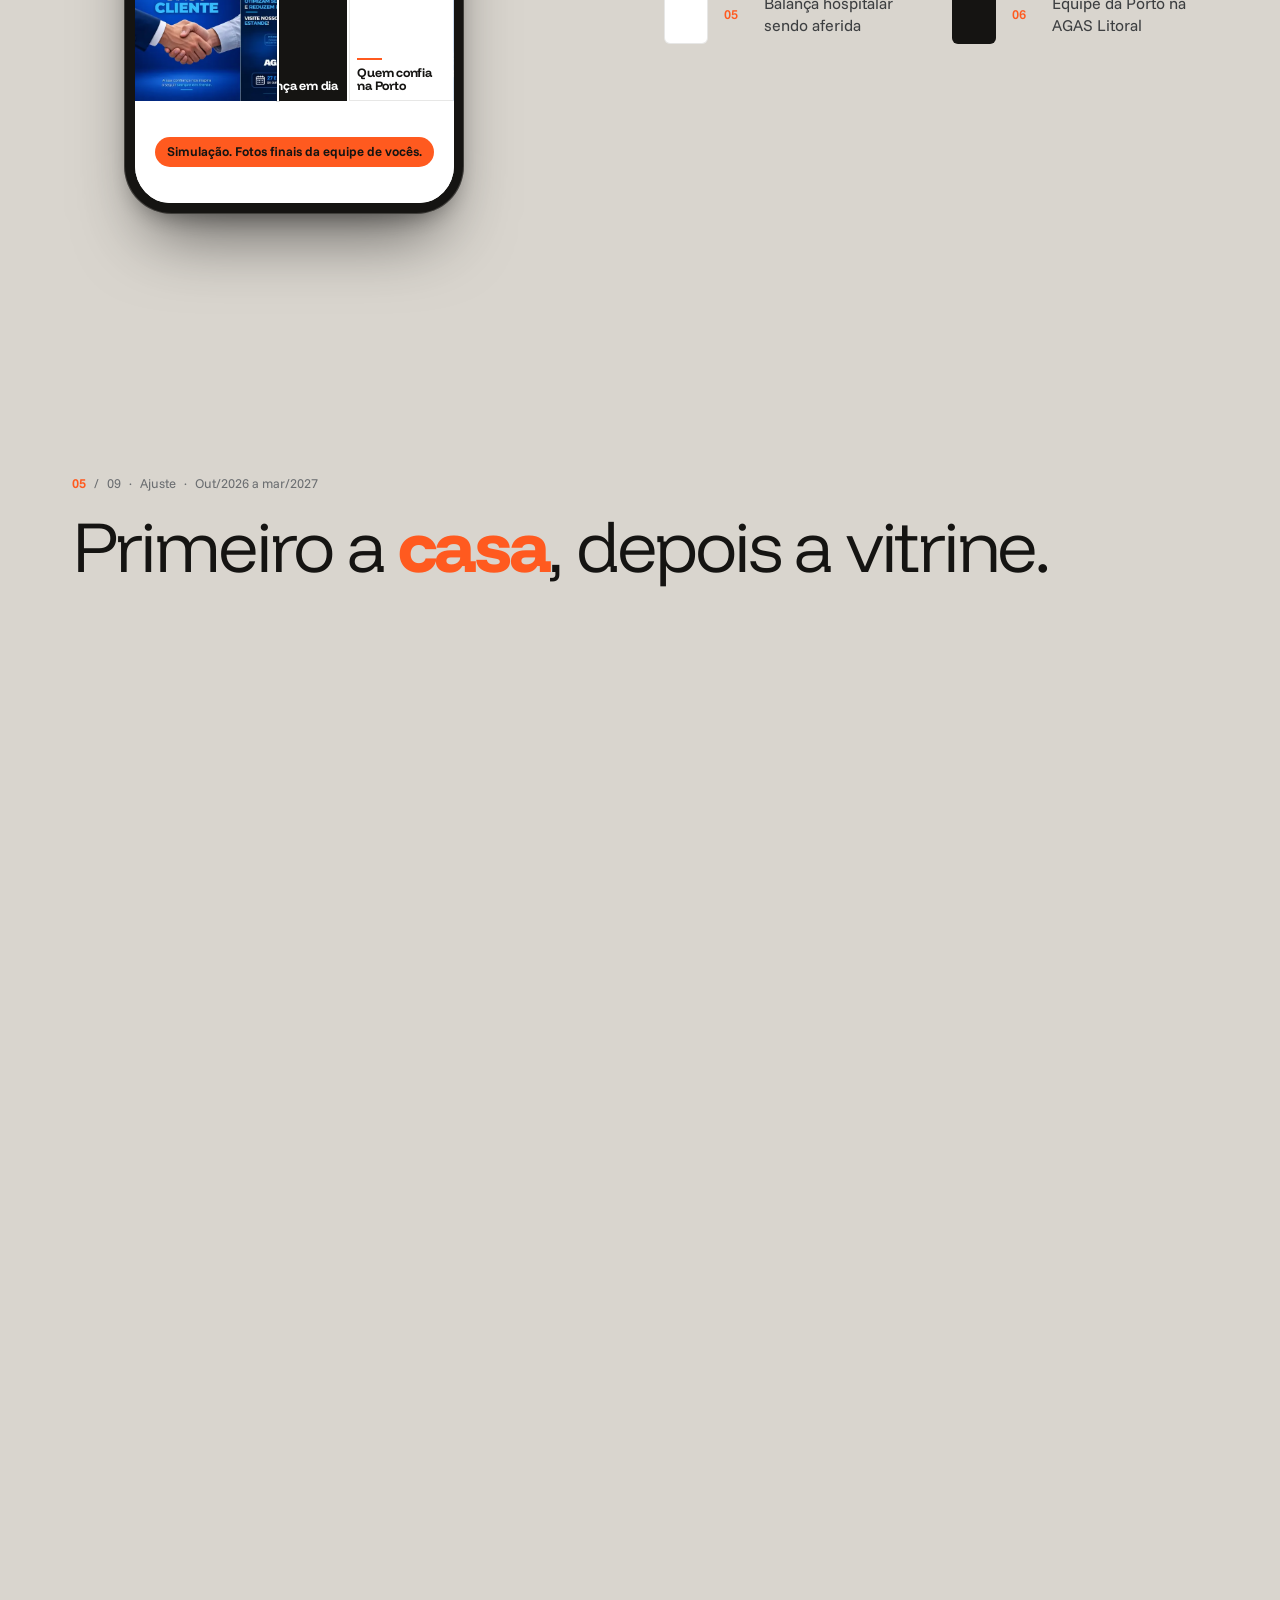
==== commit 20484227: "Análise v2 em React (direção Painel de Pesagem) Co-Authored-By: Claude Fable 5.1 <noreply@anthropic." ====
--- a/analise/index.html
+++ b/analise/index.html
@@ -1,563 +1,40 @@
 <!doctype html>
 <html lang="pt-BR">
-<head>
-<meta charset="utf-8">
-<meta name="viewport" content="width=device-width, initial-scale=1">
-<meta name="robots" content="noindex">
-<title>Roadmap Porto Balanças</title>
-<meta name="description" content="Roadmap e proposta da Anvil para a Porto Balanças: ser lembrada por quem precisa comprar ou consertar balança no Rio Grande do Sul.">
-<link rel="preconnect" href="https://fonts.googleapis.com">
-<link rel="preconnect" href="https://fonts.gstatic.com" crossorigin>
-<link href="https://fonts.googleapis.com/css2?family=Archivo:wdth,wght@100..125,400..900&family=IBM+Plex+Mono:wght@400;500;600&display=swap" rel="stylesheet">
-<style>
-:root{
-  --bg:#0A0C0A; --bg2:#111511; --paper:#F4F4F0; --paper2:#EAEAE3;
-  --ink:#0F120F; --fg:#F0F2EA; --muted:#8A9087; --muted-d:#5B6158;
-  --acc:#66FFB8; --acc-d:#0E7A4C; --line-d:rgba(240,242,234,.12); --line-l:rgba(15,18,15,.14);
-  --amber:#E0A546; --navy:#0E2238; --cream:#F2EDE3;
-}
-*{box-sizing:border-box}
-html{scroll-behavior:smooth}
-body{margin:0;background:var(--paper);color:var(--ink);font-family:"Archivo",Arial,sans-serif;-webkit-font-smoothing:antialiased;line-height:1.55}
-a{color:inherit;text-decoration:none}
-.mono{font-family:"IBM Plex Mono",ui-monospace,monospace}
-.wrap{width:min(1200px,100% - 32px);margin-inline:auto}
-@media(min-width:720px){.wrap{width:min(1200px,100% - 80px)}}
+  <head>
+    <meta charset="UTF-8" />
+    <meta name="viewport" content="width=device-width, initial-scale=1.0" />
+    <title>Análise Porto Balanças</title>
+    <meta name="description" content="Análise da presença digital e roadmap de 6 meses da Porto Balanças, por Anvil." />
+    <meta name="robots" content="noindex, nofollow" />
+    <meta name="theme-color" content="#151412" />
 
-.top{position:sticky;top:0;z-index:40;background:rgba(10,12,10,.96);color:var(--fg);border-bottom:1px solid var(--line-d)}
-.top .wrap{height:64px;display:flex;align-items:center;justify-content:space-between;gap:16px}
-.logo{font-weight:900;font-stretch:125%;letter-spacing:-.02em;font-size:20px}
-.logo b{color:var(--acc)}
-.top nav{display:flex;gap:28px;font:500 11px/1 "IBM Plex Mono",monospace;letter-spacing:.16em;text-transform:uppercase}
-.top nav a{color:rgba(240,242,234,.66);position:relative}
-.top nav a::after{content:"";position:absolute;left:0;bottom:-6px;height:1px;width:0;background:var(--acc);transition:width .25s}
-.top nav a:hover{color:var(--fg)}.top nav a:hover::after{width:100%}
-@media(max-width:820px){.top nav{display:none}}
+    <meta property="og:type" content="website" />
+    <meta property="og:locale" content="pt_BR" />
+    <meta property="og:site_name" content="Anvil" />
+    <meta property="og:title" content="Análise Porto Balanças" />
+    <meta property="og:description" content="A Porto pesa mais do que aparece. Análise e plano de 6 meses." />
+    <meta property="og:url" content="https://portobalancas.anvilmarketing.com.br/analise/" />
+    <meta property="og:image" content="https://portobalancas.anvilmarketing.com.br/analise/og.jpg" />
+    <meta property="og:image:width" content="1200" />
+    <meta property="og:image:height" content="630" />
+    <meta property="og:image:alt" content="A Porto pesa mais do que aparece. Análise e roadmap da Porto Balanças." />
+    <meta name="twitter:card" content="summary_large_image" />
+    <meta name="twitter:title" content="Análise Porto Balanças" />
+    <meta name="twitter:description" content="A Porto pesa mais do que aparece. Análise e plano de 6 meses." />
+    <meta name="twitter:image" content="https://portobalancas.anvilmarketing.com.br/analise/og.jpg" />
 
-.hero{background:var(--bg);color:var(--fg);padding:88px 0 72px;position:relative;overflow:hidden}
-.hero::before{content:"";position:absolute;inset:0;background-image:linear-gradient(var(--line-d) 1px,transparent 1px),linear-gradient(90deg,var(--line-d) 1px,transparent 1px);background-size:64px 64px;opacity:.35;mask-image:linear-gradient(180deg,#000 0%,transparent 85%)}
-.hero .wrap{position:relative}
-.kick{font:500 11px/1.4 "IBM Plex Mono",monospace;letter-spacing:.2em;text-transform:uppercase;color:var(--acc);margin:0 0 28px}
-.hero h1{font-weight:850;font-stretch:118%;font-size:clamp(40px,7vw,96px);line-height:.95;letter-spacing:-.035em;margin:0;max-width:15ch}
-.hero h1 span{color:var(--muted)}
-.hero-sub{max-width:62ch;margin:32px 0 0;color:rgba(240,242,234,.72);font-size:clamp(17px,1.5vw,20px)}
-.meta{margin-top:56px;display:grid;grid-template-columns:repeat(4,minmax(0,1fr));border-top:1px solid var(--line-d)}
-.meta div{padding:18px 18px 0 0}
-.meta small{display:block;font:500 10px/1.4 "IBM Plex Mono",monospace;letter-spacing:.18em;text-transform:uppercase;color:var(--muted);margin-bottom:6px}
-.meta strong{font-weight:600;font-size:15px}
-@media(max-width:720px){.meta{grid-template-columns:1fr 1fr}.meta div{padding-bottom:14px}}
-
-section{padding:96px 0}
-.dark{background:var(--bg);color:var(--fg)}
-.alt{background:var(--paper2)}
-.label{font:500 11px/1 "IBM Plex Mono",monospace;letter-spacing:.2em;text-transform:uppercase;color:var(--acc-d);display:flex;gap:14px;align-items:center;margin-bottom:28px}
-.dark .label{color:var(--acc)}
-.label::after{content:"";height:1px;flex:1;background:currentColor;opacity:.3}
-.head{display:grid;grid-template-columns:1.2fr .8fr;gap:48px;align-items:end;margin-bottom:56px}
-.head h2{margin:0;font-weight:800;font-stretch:112%;font-size:clamp(30px,4.4vw,58px);line-height:1;letter-spacing:-.03em}
-.head h2 span{color:var(--muted-d)}
-.dark .head h2 span{color:var(--muted)}
-.head p{margin:0;color:var(--muted-d);font-size:17px}
-.dark .head p{color:rgba(240,242,234,.66)}
-@media(max-width:820px){.head{grid-template-columns:1fr;gap:18px}}
-
-.nums{display:grid;grid-template-columns:repeat(4,minmax(0,1fr));border-top:1px solid var(--line-l)}
-.num{padding:28px 24px 28px 0;border-right:1px solid var(--line-l)}
-.num:last-child{border-right:0}
-.num + .num{padding-left:24px}
-.num strong{display:block;font-weight:800;font-stretch:115%;font-size:clamp(34px,4vw,54px);letter-spacing:-.03em;line-height:1}
-.num p{margin:12px 0 0;font-size:15px;color:var(--muted-d)}
-.ico{display:flex;align-items:center;gap:10px;min-height:48px;margin-bottom:18px;flex-wrap:wrap}
-.bi{width:48px;height:48px;border-radius:14px;background:#fff;border:1px solid var(--line-l);display:grid;place-items:center;flex:none}
-.bi svg{width:26px;height:26px}
-.bi.lu svg{color:var(--acc-d)}
-.estrelas{position:relative;display:inline-block;font-size:17px;letter-spacing:2px;color:#D6D3CC;line-height:1}
-.estrelas::before{content:"★★★★★";position:absolute;left:0;top:0;width:96%;overflow:hidden;color:#FBBC04;white-space:nowrap}
-.chip-ad{font:600 12px/1 Arial,sans-serif;color:#202124;background:#fff;border:1px solid #DADCE0;border-radius:6px;padding:6px 8px}
-.chip-ad b{font-weight:700}
-.pinos{display:flex;gap:4px;align-items:flex-end}
-.pinos svg{width:22px;height:22px}
-.pinos .mal{color:#E4262C}.pinos .ok{color:#B9B6AE}
-.quebra{font:600 12px/1.2 Arial,sans-serif;color:#E4262C;background:#FDECEC;border-radius:6px;padding:6px 8px}
-.inmetro{margin-top:30px;display:grid;grid-template-columns:auto 1fr;gap:22px;align-items:center;background:#fff;border:1px solid var(--line-l);border-radius:10px;padding:20px 22px}
-.meses{display:grid;grid-template-columns:repeat(12,1fr);gap:4px;min-width:0}
-.meses span{font:600 11px/1 Arial,sans-serif;text-align:center;padding:8px 0;border-radius:4px;background:#EAF6EF;color:var(--acc-d)}
-.meses span:last-child{background:var(--acc-d);color:#fff}
-.inmetro p{margin:0 0 8px;font-size:15px}
-.inmetro p b{color:var(--acc-d)}
-@media(max-width:640px){.inmetro{grid-template-columns:1fr}.meses span{font-size:10px;padding:7px 0}}
-.src{margin-top:22px;font:400 11px/1.6 "IBM Plex Mono",monospace;color:var(--muted-d)}
-@media(max-width:820px){.nums{grid-template-columns:1fr 1fr}.num{border-right:0;border-bottom:1px solid var(--line-l);padding:22px 0!important}}
-@media(max-width:480px){.nums{grid-template-columns:1fr}}
-
-.reads{border-top:1px solid var(--line-d)}
-.read{display:grid;grid-template-columns:90px 1fr 1.1fr;gap:32px;padding:32px 0;border-bottom:1px solid var(--line-d)}
-.read .n{font:500 12px/1 "IBM Plex Mono",monospace;color:var(--acc);letter-spacing:.12em;padding-top:8px}
-.read h3{margin:0;font-weight:700;font-stretch:108%;font-size:clamp(20px,2vw,26px);line-height:1.15;letter-spacing:-.015em}
-.read p{margin:0;color:rgba(240,242,234,.7)}
-.read p b{color:var(--fg);font-weight:600}
-@media(max-width:820px){.read{grid-template-columns:1fr;gap:10px}}
-
-.funnel{display:grid;grid-template-columns:repeat(3,minmax(0,1fr));border:1px solid var(--line-l);background:#fff}
-.stage{padding:30px 26px;position:relative}
-.stage + .stage{border-left:1px solid var(--line-l)}
-.stage .mono{font-size:11px;letter-spacing:.18em;color:var(--acc-d);text-transform:uppercase}
-.stage h3{margin:14px 0 10px;font-weight:800;font-stretch:112%;font-size:26px;letter-spacing:-.02em;line-height:1.05}
-.stage p{margin:0 0 18px;color:var(--muted-d);font-size:15px}
-.stage ul{list-style:none;margin:0;padding:16px 0 0;border-top:1px solid var(--line-l);font:400 13px/1.9 "IBM Plex Mono",monospace;color:var(--ink)}
-.stage ul li::before{content:"→ ";color:var(--acc-d)}
-.stage.hot{background:var(--bg);color:var(--fg)}
-.stage.hot .mono{color:var(--acc)}
-.stage.hot p{color:rgba(240,242,234,.68)}
-.stage.hot ul{border-top-color:var(--line-d);color:rgba(240,242,234,.85)}
-.stage.hot ul li::before{color:var(--acc)}
-@media(max-width:900px){.funnel{grid-template-columns:1fr}.stage + .stage{border-left:0;border-top:1px solid var(--line-l)}}
-
-.offer{margin-top:40px;display:grid;grid-template-columns:.9fr 1.1fr;gap:48px;align-items:center}
-.offer h3{margin:0 0 10px;font-size:26px;font-weight:800;font-stretch:112%;letter-spacing:-.02em;line-height:1.05}
-.offer p{margin:0;color:var(--muted-d)}
-.ticket{border:1px dashed var(--ink);border-radius:6px;padding:26px 24px;background:var(--cream)}
-.ticket .mono{font-size:11px;letter-spacing:.18em;text-transform:uppercase;color:#9A5B12}
-.ticket h4{margin:12px 0 14px;font-weight:850;font-stretch:115%;font-size:clamp(24px,2.6vw,34px);line-height:1;letter-spacing:-.025em;color:var(--navy)}
-.ticket ol{margin:0;padding-left:20px;font-size:15px}
-.ticket ol li{padding:4px 0}
-@media(max-width:820px){.offer{grid-template-columns:1fr;gap:22px}}
-
-.feed{display:grid;grid-template-columns:repeat(3,minmax(0,1fr));gap:20px}
-.post{border:1px solid var(--line-d);background:#fff;border-radius:6px;overflow:hidden;color:var(--ink)}
-.post .hd{display:flex;align-items:center;gap:10px;padding:12px 14px;font:600 12px/1 "Archivo",sans-serif}
-.post .av{width:28px;height:28px;border-radius:50%;background:var(--navy);color:var(--cream);display:grid;place-items:center;font:800 10px/1 "Archivo";font-stretch:120%}
-.post .hd small{display:block;font:400 10px/1.2 "IBM Plex Mono",monospace;color:var(--muted-d);margin-top:3px}
-.art{aspect-ratio:4/5;padding:26px;display:flex;flex-direction:column;justify-content:space-between;background:var(--navy);color:var(--cream)}
-.art.b{background:var(--cream);color:var(--navy)}
-.art.c{background:#1B1D1B;color:var(--cream)}
-.art .tag{font:500 10px/1 "IBM Plex Mono",monospace;letter-spacing:.18em;text-transform:uppercase;color:var(--amber)}
-.art.b .tag{color:#9A5B12}
-.art h4{margin:0;font-weight:850;font-stretch:115%;font-size:clamp(22px,2.3vw,30px);line-height:1;letter-spacing:-.025em}
-.art h4 em{font-style:normal;color:var(--amber)}
-.art.b h4 em{color:#9A5B12}
-.art .ft{display:flex;justify-content:space-between;font:500 10px/1 "IBM Plex Mono",monospace;letter-spacing:.14em;text-transform:uppercase;opacity:.75}
-.bar{height:3px;background:rgba(242,237,227,.25);position:relative}
-.bar i{position:absolute;inset:0 auto 0 0;width:38%;background:var(--amber)}
-.post .cap{padding:12px 14px 16px;font-size:13px;color:var(--muted-d)}
-.post .cap b{color:var(--ink)}
-@media(max-width:900px){.feed{grid-template-columns:1fr;max-width:420px}}
-
-.pillars{margin-top:56px;display:grid;grid-template-columns:repeat(4,minmax(0,1fr));border-top:1px solid var(--line-d)}
-.pillar{padding:24px 20px 0 0}
-.pillar + .pillar{padding-left:20px;border-left:1px solid var(--line-d)}
-.pillar .mono{font-size:11px;letter-spacing:.16em;color:var(--acc)}
-.pillar h3{margin:10px 0 8px;font-size:19px;font-weight:700;font-stretch:108%}
-.pillar p{margin:0;font-size:15px;color:rgba(240,242,234,.66)}
-@media(max-width:900px){.pillars{grid-template-columns:1fr 1fr;row-gap:28px}.pillar:nth-child(3){border-left:0;padding-left:0}}
-@media(max-width:520px){.pillars{grid-template-columns:1fr}.pillar{border-left:0!important;padding-left:0!important}}
-
-.steps{display:grid;grid-template-columns:repeat(4,minmax(0,1fr));border-top:1px solid var(--line-l)}
-.step{padding:26px 22px 0 0}
-.step + .step{padding-left:22px;border-left:1px solid var(--line-l)}
-.step .mono{font-size:11px;letter-spacing:.16em;color:var(--acc-d)}
-.step h3{margin:12px 0 8px;font-size:22px;font-weight:800;font-stretch:112%}
-.step p{margin:0;font-size:15px;color:var(--muted-d)}
-.step ul{margin:12px 0 0;padding-left:18px;font-size:14px;color:var(--muted-d)}
-.step ul li{padding:2px 0}
-@media(max-width:900px){.steps{grid-template-columns:1fr 1fr;row-gap:28px}.step:nth-child(3){border-left:0;padding-left:0}}
-@media(max-width:520px){.steps{grid-template-columns:1fr}.step{border-left:0!important;padding-left:0!important}}
-
-.sys{display:grid;grid-template-columns:.95fr 1.05fr;gap:56px;align-items:center}
-.tablet{border:10px solid #1B1D1B;border-radius:22px;background:#fff;color:var(--ink);overflow:hidden;box-shadow:0 30px 60px -30px rgba(0,0,0,.6)}
-.tablet .tb{display:flex;justify-content:space-between;align-items:center;padding:14px 18px;background:var(--navy);color:var(--cream);font:600 12px/1 "IBM Plex Mono",monospace;letter-spacing:.08em}
-.tablet .tb em{font-style:normal;color:var(--amber)}
-.tablet .bd{padding:18px}
-.tablet .row{display:flex;justify-content:space-between;gap:12px;padding:9px 0;border-bottom:1px solid var(--line-l);font-size:14px}
-.tablet .row span{color:var(--muted-d)}
-.tablet .sig{margin-top:14px;border:1px dashed var(--line-l);border-radius:6px;height:74px;display:flex;align-items:flex-end;padding:8px 12px;font:400 11px/1 "IBM Plex Mono",monospace;color:var(--muted-d);position:relative}
-.tablet .sig svg{position:absolute;left:24px;top:10px;width:150px;height:50px}
-.tablet .go{margin-top:14px;background:var(--acc-d);color:#fff;text-align:center;padding:13px;border-radius:4px;font:600 12px/1 "IBM Plex Mono",monospace;letter-spacing:.12em;text-transform:uppercase}
-.phases{border-top:1px solid var(--line-d)}
-.phase{padding:24px 0;border-bottom:1px solid var(--line-d)}
-.phase .mono{font-size:11px;letter-spacing:.18em;color:var(--acc);text-transform:uppercase}
-.phase h3{margin:10px 0 8px;font-size:22px;font-weight:800;font-stretch:110%;letter-spacing:-.015em}
-.phase p{margin:0;color:rgba(240,242,234,.7);font-size:15px}
-.phase p b{color:var(--fg);font-weight:600}
-@media(max-width:900px){.sys{grid-template-columns:1fr}}
-
-.plans{display:grid;grid-template-columns:repeat(3,minmax(0,1fr));border:1px solid var(--line-l);background:#fff}
-.plan{padding:32px 28px;display:flex;flex-direction:column}
-.plan + .plan{border-left:1px solid var(--line-l)}
-.plan.rec{background:var(--bg);color:var(--fg);position:relative}
-.plan .mono.t{font-size:11px;letter-spacing:.18em;text-transform:uppercase;color:var(--muted-d)}
-.plan.rec .mono.t{color:var(--acc)}
-.plan h3{margin:10px 0 6px;font-size:30px;font-weight:850;font-stretch:115%;letter-spacing:-.025em}
-.plan .d{margin:0;font-size:15px;color:var(--muted-d);min-height:48px}
-.plan.rec .d{color:rgba(240,242,234,.66)}
-.price{margin:26px 0 22px;padding:20px 0;border-top:1px solid var(--line-l);border-bottom:1px solid var(--line-l);display:flex;align-items:baseline;gap:6px}
-.plan.rec .price{border-color:var(--line-d)}
-.price strong{font-weight:850;font-stretch:115%;font-size:44px;letter-spacing:-.03em;line-height:1}
-.price span{font:400 13px/1 "IBM Plex Mono",monospace;color:var(--muted-d)}
-.plan.rec .price span{color:var(--muted)}
-.plan ul{list-style:none;margin:0;padding:0;font-size:15px}
-.plan li{padding:8px 0 8px 22px;position:relative}
-.plan li::before{content:"";position:absolute;left:0;top:17px;width:10px;height:1px;background:var(--acc-d)}
-.plan.rec li::before{background:var(--acc)}
-.badge{position:absolute;top:0;right:28px;transform:translateY(-50%);background:var(--acc);color:var(--bg);font:600 10px/1 "IBM Plex Mono",monospace;letter-spacing:.16em;text-transform:uppercase;padding:8px 10px}
-@media(max-width:960px){.plans{grid-template-columns:1fr}.plan + .plan{border-left:0;border-top:1px solid var(--line-l)}}
-.terms{margin-top:28px;display:grid;grid-template-columns:repeat(3,minmax(0,1fr));gap:0;border-top:1px solid var(--line-l)}
-.terms div{padding:20px 20px 0 0}
-.terms div + div{padding-left:20px;border-left:1px solid var(--line-l)}
-.terms small{font:500 10px/1 "IBM Plex Mono",monospace;letter-spacing:.18em;text-transform:uppercase;color:var(--muted-d)}
-.terms strong{display:block;margin:8px 0 4px;font-size:22px;font-weight:800;font-stretch:112%}
-.terms p{margin:0;font-size:14px;color:var(--muted-d)}
-@media(max-width:720px){.terms{grid-template-columns:1fr}.terms div{border-left:0!important;padding-left:0!important;padding-bottom:16px}}
-
-.kpis{display:grid;grid-template-columns:repeat(2,minmax(0,1fr));border-top:1px solid var(--line-l)}
-.kpis > div{padding:20px 0;border-bottom:1px solid var(--line-l);display:flex;gap:18px}
-.kpis > div:nth-child(odd){padding-right:24px}
-.kpis > div:nth-child(even){padding-left:24px;border-left:1px solid var(--line-l)}
-.kpis .mono{font-size:12px;color:var(--acc-d);padding-top:3px}
-.kpis h3{margin:0 0 4px;font-size:18px;font-weight:700}
-.kpis p{margin:0;font-size:15px;color:var(--muted-d)}
-.payback{margin-top:36px;padding:26px 28px;background:var(--bg);color:var(--fg);border-radius:6px;display:grid;grid-template-columns:auto 1fr;gap:24px;align-items:center}
-.payback .mono{font-size:11px;letter-spacing:.18em;text-transform:uppercase;color:var(--acc)}
-.payback p{margin:0;color:rgba(240,242,234,.78);font-size:16px}
-@media(max-width:720px){.kpis{grid-template-columns:1fr}.kpis > div{padding:16px 0!important;border-left:0!important}.payback{grid-template-columns:1fr}}
-
-.need{display:grid;grid-template-columns:repeat(2,minmax(0,1fr));border-top:1px solid var(--line-l)}
-.need div{padding:18px 0;border-bottom:1px solid var(--line-l);display:flex;gap:18px;font-size:16px}
-.need div:nth-child(odd){padding-right:24px}
-.need div:nth-child(even){padding-left:24px;border-left:1px solid var(--line-l)}
-.need .mono{font-size:12px;color:var(--acc-d);padding-top:3px}
-@media(max-width:720px){.need{grid-template-columns:1fr}.need div{padding:16px 0!important;border-left:0!important}}
-
-details{border-bottom:1px solid var(--line-l);padding:22px 0}
-details:first-of-type{border-top:1px solid var(--line-l)}
-summary{list-style:none;cursor:pointer;display:flex;justify-content:space-between;gap:24px;font-size:19px;font-weight:650}
-summary::-webkit-details-marker{display:none}
-summary::after{content:"+";font:400 24px/1 "IBM Plex Mono",monospace;color:var(--acc-d);transition:transform .25s}
-details[open] summary::after{transform:rotate(45deg)}
-details p{margin:14px 0 0;max-width:70ch;color:var(--muted-d)}
-
-.close{background:var(--bg);color:var(--fg);padding:110px 0}
-.close h2{margin:0;font-weight:850;font-stretch:118%;font-size:clamp(36px,6vw,80px);line-height:.95;letter-spacing:-.035em;max-width:16ch}
-.close h2 span{color:var(--acc)}
-.close p{max-width:56ch;color:rgba(240,242,234,.7);font-size:18px;margin:28px 0 0}
-footer{background:var(--bg);color:var(--muted);border-top:1px solid var(--line-d);padding:26px 0;font:400 11px/1.6 "IBM Plex Mono",monospace;letter-spacing:.06em}
-footer .wrap{display:flex;justify-content:space-between;gap:16px;flex-wrap:wrap}
-
-.rv{opacity:0;transform:translateY(20px);transition:opacity .7s ease,transform .7s ease}
-.rv.on{opacity:1;transform:none}
-@media(prefers-reduced-motion:reduce){.rv{opacity:1;transform:none;transition:none}html{scroll-behavior:auto}}
-@page{size:A4;margin:0}
-@media print{
-  *{-webkit-print-color-adjust:exact;print-color-adjust:exact}
-  .top{position:static}.rv{opacity:1;transform:none;transition:none}
-  section{padding:56px 0;break-inside:avoid}
-  .hero{break-inside:avoid}
-  .close{padding:48px 0}
-  footer{break-before:avoid}
-  .read,.stage,.step,.plan,.phase,.post,.kpis > div,.need div,details,.num{break-inside:avoid}
-  details p{display:block}
-}
-</style>
-</head>
-<body>
-
-<header class="top">
-  <div class="wrap">
-    <div class="logo">anvil<b>.</b></div>
-    <nav>
-      <a href="#leitura">Leitura</a>
-      <a href="#frentes">Frentes</a>
-      <a href="#roteiro">Roteiro</a>
-      <a href="#investimento">Investimento</a>
-    </nav>
-  </div>
-</header>
-
-<section class="hero">
-  <div class="wrap">
-    <p class="kick">Roadmap e proposta · Porto Balanças</p>
-    <h1>Precisou de balança, <span>lembrou da Porto.</span></h1>
-    <p class="hero-sub">A Porto Balanças já entrega o que pouca gente entrega: instalação, treinamento e assistência técnica no Rio Grande do Sul inteiro, com três unidades e suporte à distância. O que falta é o mercado saber disso. Este é o roteiro para chegar lá: o que fazer, em que ordem e quanto custa.</p>
-    <div class="meta">
-      <div><small>Para</small><strong>Porto Balanças</strong></div>
-      <div><small>Indicação</small><strong>Lara · Muzymed</strong></div>
-      <div><small>Emissão</small><strong>23.09.2026</strong></div>
-      <div><small>Validade</small><strong>10 dias</strong></div>
-    </div>
-  </div>
-</section>
-
-<section id="hoje">
-  <div class="wrap">
-    <div class="label rv">01 · Onde a Porto está hoje</div>
-    <div class="head rv">
-      <h2>A base é boa. <span>O caminho até o WhatsApp está quebrado.</span></h2>
-      <p>Olhamos o Google, o Instagram e o site do jeito que um cliente olharia, em 23 de setembro. Este é o ponto de partida.</p>
-    </div>
-    <div class="nums rv">
-      <div class="num"><div class="ico"><span class="bi"><svg role="img" aria-label="Google" xmlns="http://www.w3.org/2000/svg" viewBox="0 0 48 48"><path fill="#FFC107" d="M43.6 20.1H42V20H24v8h11.3C33.7 32.7 29.2 36 24 36c-6.6 0-12-5.4-12-12s5.4-12 12-12c3.1 0 5.8 1.2 7.9 3.1l5.7-5.7C34 6.1 29.3 4 24 4 13 4 4 13 4 24s9 20 20 20 20-9 20-20c0-1.3-.1-2.6-.4-3.9z"/><path fill="#FF3D00" d="m6.3 14.7 6.6 4.8C14.7 15.1 19 12 24 12c3.1 0 5.8 1.2 7.9 3.1l5.7-5.7C34 6.1 29.3 4 24 4 16.3 4 9.7 8.3 6.3 14.7z"/><path fill="#4CAF50" d="M24 44c5.2 0 9.9-2 13.4-5.2l-6.2-5.2C29.2 35.1 26.7 36 24 36c-5.2 0-9.6-3.3-11.3-7.9l-6.5 5C9.5 39.6 16.2 44 24 44z"/><path fill="#1976D2" d="M43.6 20.1H42V20H24v8h11.3c-.8 2.2-2.2 4.2-4.1 5.6l6.2 5.2C37 39.2 44 34 44 24c0-1.3-.1-2.6-.4-3.9z"/></svg></span><span class="estrelas" aria-label="4,8 de 5 estrelas">★★★★★</span></div><strong>4,8</strong><p>de nota da matriz no Google, com 93 avaliações. Reputação construída atendimento por atendimento.</p></div>
-      <div class="num"><div class="ico"><span class="bi"><svg role="img" aria-label="Google Maps" fill="#4285F4" viewBox="0 0 24 24" xmlns="http://www.w3.org/2000/svg"><path d="M19.527 4.799c1.212 2.608.937 5.678-.405 8.173-1.101 2.047-2.744 3.74-4.098 5.614-.619.858-1.244 1.75-1.669 2.727-.141.325-.263.658-.383.992-.121.333-.224.673-.34 1.008-.109.314-.236.684-.627.687h-.007c-.466-.001-.579-.53-.695-.887-.284-.874-.581-1.713-1.019-2.525-.51-.944-1.145-1.817-1.79-2.671L19.527 4.799zM8.545 7.705l-3.959 4.707c.724 1.54 1.821 2.863 2.871 4.18.247.31.494.622.737.936l4.984-5.925-.029.01c-1.741.601-3.691-.291-4.392-1.987a3.377 3.377 0 0 1-.209-.716c-.063-.437-.077-.761-.004-1.198l.001-.007zM5.492 3.149l-.003.004c-1.947 2.466-2.281 5.88-1.117 8.77l4.785-5.689-.058-.05-3.607-3.035zM14.661.436l-3.838 4.563a.295.295 0 0 1 .027-.01c1.6-.551 3.403.15 4.22 1.626.176.319.323.683.377 1.045.068.446.085.773.012 1.22l-.003.016 3.836-4.561A8.382 8.382 0 0 0 14.67.439l-.009-.003zM9.466 5.868L14.162.285l-.047-.012A8.31 8.31 0 0 0 11.986 0a8.439 8.439 0 0 0-6.169 2.766l-.016.018 3.665 3.084z"/></svg></span></div><strong>1º</strong><p>resultado sem anúncio no Google Maps para quem procura conserto de balança em Porto Alegre.</p></div>
-      <div class="num"><div class="ico"><span class="bi"><svg role="img" aria-label="Google Ads" fill="#4285F4" viewBox="0 0 24 24" xmlns="http://www.w3.org/2000/svg"><path d="M3.9998 22.9291C1.7908 22.9291 0 21.1383 0 18.9293s1.7908-3.9998 3.9998-3.9998 3.9998 1.7908 3.9998 3.9998-1.7908 3.9998-3.9998 3.9998zm19.4643-6.0004L15.4632 3.072C14.3586 1.1587 11.9121.5028 9.9988 1.6074S7.4295 5.1585 8.5341 7.0718l8.0009 13.8567c1.1046 1.9133 3.5511 2.5679 5.4644 1.4646 1.9134-1.1046 2.568-3.5511 1.4647-5.4644zM7.5137 4.8438L1.5645 15.1484A4.5 4.5 0 0 1 4 14.4297c2.5597-.0075 4.6248 2.1585 4.4941 4.7148l3.2168-5.5723-3.6094-6.25c-.4499-.7793-.6322-1.6394-.5878-2.4784z"/></svg></span><span class="chip-ad"><b>Patrocinado</b></span></div><strong>3</strong><p>concorrentes pagando anúncio para aparecer nas buscas de conserto de balança no RS.</p></div>
-      <div class="num"><div class="ico"><span class="pinos" aria-label="2 de 3 perfis com link quebrado"><svg role="img" class="mal" aria-hidden="true" xmlns="http://www.w3.org/2000/svg" viewBox="0 0 24 24" fill="none" stroke="currentColor" stroke-width="2" stroke-linecap="round" stroke-linejoin="round" > <path d="M20 10c0 4.993-5.539 10.193-7.399 11.799a1 1 0 0 1-1.202 0C9.539 20.193 4 14.993 4 10a8 8 0 0 1 16 0" /> <circle cx="12" cy="10" r="3" /> </svg><svg role="img" class="mal" aria-hidden="true" xmlns="http://www.w3.org/2000/svg" viewBox="0 0 24 24" fill="none" stroke="currentColor" stroke-width="2" stroke-linecap="round" stroke-linejoin="round" > <path d="M20 10c0 4.993-5.539 10.193-7.399 11.799a1 1 0 0 1-1.202 0C9.539 20.193 4 14.993 4 10a8 8 0 0 1 16 0" /> <circle cx="12" cy="10" r="3" /> </svg><svg role="img" class="ok" aria-hidden="true" xmlns="http://www.w3.org/2000/svg" viewBox="0 0 24 24" fill="none" stroke="currentColor" stroke-width="2" stroke-linecap="round" stroke-linejoin="round" > <path d="M20 10c0 4.993-5.539 10.193-7.399 11.799a1 1 0 0 1-1.202 0C9.539 20.193 4 14.993 4 10a8 8 0 0 1 16 0" /> <circle cx="12" cy="10" r="3" /> </svg></span><span class="quebra">loja em reforma</span></div><strong>2 de 3</strong><p>perfis do Google, mais o Linktree e o 1º resultado da busca, levam para a página de loja em reforma.</p></div>
-    </div>
-    <p class="src rv">Levantamento em 23/09/2026.</p>
-  </div>
-</section>
-
-<section class="alt" id="mercado">
-  <div class="wrap">
-    <div class="label rv">02 · O mercado</div>
-    <div class="head rv">
-      <h2>Muita balança no RS. <span>E uma revisão que a norma exige todo ano.</span></h2>
-      <p>Toda balança de comércio ou de hospital passa pela verificação do Inmetro todo ano e de novo depois de cada reparo. É demanda que se renova sozinha, e o reparo só pode ser feito por oficina autorizada.</p>
-    </div>
-    <div class="nums rv">
-      <div class="num"><div class="ico"><span class="bi lu"><svg role="img" aria-label="varejo alimentar" xmlns="http://www.w3.org/2000/svg" viewBox="0 0 24 24" fill="none" stroke="currentColor" stroke-width="2" stroke-linecap="round" stroke-linejoin="round" > <path d="m2.05 2.05 1.099-.028a1 1 0 0 1 1.008.815l2.69 14.347A1 1 0 0 0 7.83 18H18" /> <path d="M4.563 5h16.435a1 1 0 0 1 .981 1.204l-1.026 6.226A2 2 0 0 1 18.962 14H6.25" /> <circle cx="18" cy="20" r="2" /> <circle cx="8" cy="20" r="2" /> </svg></span></div><strong>51 mil</strong><p>pontos de varejo alimentar ativos no RS: supermercados, mercearias, açougues e padarias.</p></div>
-      <div class="num"><div class="ico"><span class="bi lu"><svg role="img" aria-label="supermercados" xmlns="http://www.w3.org/2000/svg" viewBox="0 0 24 24" fill="none" stroke="currentColor" stroke-width="2" stroke-linecap="round" stroke-linejoin="round" > <path d="M15 21v-5a1 1 0 0 0-1-1h-4a1 1 0 0 0-1 1v5" /> <path d="M17.774 10.31a1.12 1.12 0 0 0-1.549 0 2.5 2.5 0 0 1-3.451 0 1.12 1.12 0 0 0-1.548 0 2.5 2.5 0 0 1-3.452 0 1.12 1.12 0 0 0-1.549 0 2.5 2.5 0 0 1-3.77-3.248l2.889-4.184A2 2 0 0 1 7 2h10a2 2 0 0 1 1.653.873l2.895 4.192a2.5 2.5 0 0 1-3.774 3.244" /> <path d="M4 10.95V19a2 2 0 0 0 2 2h12a2 2 0 0 0 2-2v-8.05" /> </svg></span></div><strong>7.112</strong><p>lojas de supermercado mapeadas pela AGAS no Rio Grande do Sul.</p></div>
-      <div class="num"><div class="ico"><span class="bi lu"><svg role="img" aria-label="hospitais" xmlns="http://www.w3.org/2000/svg" viewBox="0 0 24 24" fill="none" stroke="currentColor" stroke-width="2" stroke-linecap="round" stroke-linejoin="round" > <path d="M12 7v4" /> <path d="M14 21v-3a2 2 0 0 0-4 0v3" /> <path d="M14 9h-4" /> <path d="M18 11h2a2 2 0 0 1 2 2v6a2 2 0 0 1-2 2H4a2 2 0 0 1-2-2v-9a2 2 0 0 1 2-2h2" /> <path d="M18 21V5a2 2 0 0 0-2-2H8a2 2 0 0 0-2 2v16" /> </svg></span></div><strong>346</strong><p>hospitais no RS. Balança de paciente segue a mesma regra do Inmetro.</p></div>
-      <div class="num"><div class="ico"><span class="bi lu"><svg role="img" aria-label="cargas na Ceasa" xmlns="http://www.w3.org/2000/svg" viewBox="0 0 24 24" fill="none" stroke="currentColor" stroke-width="2" stroke-linecap="round" stroke-linejoin="round" > <path d="M14 18V6a2 2 0 0 0-2-2H4a2 2 0 0 0-2 2v11a1 1 0 0 0 1 1h2" /> <path d="M15 18H9" /> <path d="M19 18h2a1 1 0 0 0 1-1v-3.65a1 1 0 0 0-.22-.624l-3.48-4.35A1 1 0 0 0 17.52 8H14" /> <circle cx="17" cy="18" r="2" /> <circle cx="7" cy="18" r="2" /> </svg></span></div><strong>700</strong><p>cargas de produtores chegando por dia na Ceasa, onde fica a filial da Porto.</p></div>
-    </div>
-    <div class="inmetro rv">
-      <div><p><b>Todo ano</b>, toda balança de comércio e de hospital passa pela verificação do Inmetro.</p><p style="margin:0;color:var(--muted-d);font-size:14px">E de novo depois de cada conserto.</p></div>
-      <div class="meses" aria-hidden="true"><span>J</span><span>F</span><span>M</span><span>A</span><span>M</span><span>J</span><span>J</span><span>A</span><span>S</span><span>O</span><span>N</span><span>D</span></div>
-    </div>
-  </div>
-</section>
-
-<section class="dark" id="leitura">
-  <div class="wrap">
-    <div class="label rv">03 · O que ouvimos</div>
-    <div class="head rv">
-      <h2>Referência no serviço. <span>Invisível para quem ainda não é cliente.</span></h2>
-      <p>Da nossa conversa e do levantamento saíram sete pontos. São eles que definem o que entra no plano e, principalmente, o que fica de fora.</p>
-    </div>
-    <div class="reads">
-      <div class="read rv"><div class="n">01</div><h3>A Porto vende solução, não preço.</h3><p>Quase todo o faturamento é <b>B2B</b>: supermercado, comércio, hospital, indústria. Quem compra balança pelo menor preço, sem instalação, não é cliente. Por isso o marketing não vai correr atrás dele. Vai falar com quem precisa que a balança <b>funcione amanhã de manhã</b>.</p></div>
-      <div class="read rv"><div class="n">02</div><h3>O Instagram posta, mas não mostra o que a Porto faz.</h3><p>São cerca de dois posts por semana, quase todos arte de produto e data comemorativa. Técnicos rodando o RS inteiro, suporte remoto configurando balança e etiqueta, clientes com várias lojas: nada disso aparece. Por isso o alcance não vem. <b>A prova existe. Falta mostrar.</b></p></div>
-      <div class="read rv"><div class="n">03</div><h3>No Google, a Porto ganha a busca e perde o clique.</h3><p>A matriz aparece em primeiro no Maps sem pagar nada. Mas o link do site leva para a página de loja em reforma, as três unidades têm endereços e WhatsApps diferentes em cada lugar, a filial da Ceasa está na categoria errada e concorrentes pagam para aparecer na mesma busca. <b>Arrumar isso é o ganho mais rápido do plano.</b></p></div>
-      <div class="read rv"><div class="n">04</div><h3>A filial da Ceasa tem um ativo que ninguém está usando.</h3><p>Todo dia chegam caminhões do interior. Hoje a filial é um custo mensal. Com uma oferta clara, ela vira <b>ponto de coleta e entrega de conserto para o interior</b>, sem deslocar técnico e sem o cliente perder viagem.</p></div>
-      <div class="read rv"><div class="n">05</div><h3>O suporte remoto leva a Porto para fora do RS.</h3><p>Assistência presencial fica no Rio Grande do Sul. Mas se a instalação e os ajustes podem ser feitos à distância, a Porto pode <b>vender com solução para o Brasil todo</b>: balança, instalação remota e suporte, e não só a balança solta.</p></div>
-      <div class="read rv"><div class="n">06</div><h3>Marketplace é canal de volume, não é onde está o cliente.</h3><p>O Mercado Livre continua, com a margem de cada anúncio revisada. <b>Shopee e Shein não entram agora</b>: o comprador ali decide por preço, e esse não é o cliente da Porto.</p></div>
-      <div class="read rv"><div class="n">07</div><h3>O marketing precisa de dono a partir de agora.</h3><p>Nós assumimos conteúdo, perfis e anúncios. A agência que está fazendo o site segue com ele e com os anúncios no Google. Combinamos no início quem cuida de quê, para <b>uma coisa alimentar a outra</b> e ninguém pagar duas vezes pelo mesmo trabalho.</p></div>
-    </div>
-  </div>
-</section>
-
-<section id="frentes">
-  <div class="wrap">
-    <div class="label rv">04 · As três frentes</div>
-    <div class="head rv">
-      <h2>Mostrar, aparecer <span>e usar a Ceasa.</span></h2>
-      <p>Três frentes que andam juntas. A da Ceasa é a mais rápida de medir, por isso começa primeiro.</p>
-    </div>
-    <div class="funnel rv">
-      <div class="stage"><span class="mono">Frente 01 · Prova</span><h3>Mostrar o que a Porto faz.</h3><p>Conteúdo gravado de verdade, com os técnicos de vocês, e não arte de banco de imagem.</p><ul><li>Técnico instalando em cliente</li><li>Suporte remoto na tela</li><li>Antes e depois de conserto</li><li>Cliente que autorizar falando</li><li>Autorizações com o nome da marca</li></ul></div>
-      <div class="stage"><span class="mono">Frente 02 · Presença</span><h3>Aparecer na hora em que a balança para.</h3><p>Quem está com a balança parada pega o celular e procura. A Porto já aparece bem. Falta o clique chegar no WhatsApp certo.</p><ul><li>Três unidades com dados certos</li><li>Link direto para o WhatsApp</li><li>Avaliação pedida a cada atendimento</li><li>Origem de cada contato marcada</li></ul></div>
-      <div class="stage hot"><span class="mono">Frente 03 · Ceasa</span><h3>Conserto pela Ceasa.</h3><p>Uma oferta que só a Porto consegue fazer, porque só a Porto tem filial lá dentro.</p><ul><li>Anúncio em raio curto na Ceasa</li><li>Material na própria filial</li><li>Divulgação para o interior</li><li>Meta: filial sair do prejuízo</li></ul></div>
-    </div>
-    <div class="offer">
-      <div class="rv"><h3>A oferta da Ceasa, do jeito que o cliente do interior entende.</h3><p>Ele já vem para a Ceasa carregar. A balança vem junto, fica na filial e volta consertada na viagem seguinte. Ninguém precisa de técnico na estrada nem de frete. Esse é o texto que vai para o anúncio, para o balcão e para o WhatsApp.</p></div>
-      <div class="ticket rv">
-        <span class="mono">Filial Ceasa · Porto Balanças</span>
-        <h4>Vem para a Ceasa? Traz a balança.</h4>
-        <ol>
-          <li>Deixa a balança na nossa filial quando vier carregar.</li>
-          <li>Nossa equipe avalia e passa o orçamento pelo WhatsApp.</li>
-          <li>Na próxima viagem, ela volta consertada no seu caminhão.</li>
-        </ol>
-      </div>
-    </div>
-  </div>
-</section>
-
-<section class="dark" id="conteudo">
-  <div class="wrap">
-    <div class="label rv">05 · Conteúdo</div>
-    <div class="head rv">
-      <h2>Quem vê o trabalho <span>lembra de quem fez.</span></h2>
-      <p>Exemplos de como o perfil da Porto pode ficar. Cores e textos finais são ajustados com vocês.</p>
-    </div>
-    <div class="feed">
-      <div class="post rv">
-        <div class="hd"><div class="av">PB</div><div>portobalancas<small>Reels · 0:32</small></div></div>
-        <div class="art">
-          <span class="tag">Assistência técnica</span>
-          <h4>A balança parou às 7h. Às 9h já estava <em>pesando</em>.</h4>
-          <div class="ft"><span>Técnico em campo</span><span>▶ 0:32</span></div>
-        </div>
-        <div class="cap"><b>portobalancas</b> Supermercado não espera. Nossa equipe atende o Rio Grande do Sul inteiro.</div>
-      </div>
-      <div class="post rv">
-        <div class="hd"><div class="av">PB</div><div>portobalancas<small>Reels · 0:41</small></div></div>
-        <div class="art b">
-          <span class="tag">Suporte remoto</span>
-          <h4>Instalamos a sua balança <em>sem sair daqui</em>.</h4>
-          <div class="ft"><span>Etiqueta e ajuste</span><span>▶ 0:41</span></div>
-        </div>
-        <div class="cap"><b>portobalancas</b> Configuração, etiqueta e ajuste à distância. De qualquer lugar do Brasil.</div>
-      </div>
-      <div class="post rv">
-        <div class="hd"><div class="av">PB</div><div>portobalancas<small>Carrossel</small></div></div>
-        <div class="art c">
-          <span class="tag">Filial Ceasa</span>
-          <h4>Vem para a Ceasa? <em>Traz a balança.</em></h4>
-          <div><div class="bar"><i></i></div><div class="ft" style="margin-top:12px"><span>Deslize</span><span>1/4</span></div></div>
-        </div>
-        <div class="cap"><b>portobalancas</b> Deixa na filial quando vier carregar. Leva consertada na próxima viagem.</div>
-      </div>
-    </div>
-    <div class="pillars">
-      <div class="pillar rv"><span class="mono">PILAR 01</span><h3>Técnico em campo</h3><p>O dia a dia real: instalação, conserto, treinamento na loja do cliente.</p></div>
-      <div class="pillar rv"><span class="mono">PILAR 02</span><h3>Suporte à distância</h3><p>O que o suporte remoto resolve sem ninguém sair da empresa.</p></div>
-      <div class="pillar rv"><span class="mono">PILAR 03</span><h3>Balança em dia</h3><p>Verificação anual do Inmetro, cuidados e quando chamar a assistência.</p></div>
-      <div class="pillar rv"><span class="mono">PILAR 04</span><h3>Quem confia na Porto</h3><p>Clientes que autorizarem, com a loja e o problema resolvido.</p></div>
-    </div>
-  </div>
-</section>
-
-<section id="roteiro">
-  <div class="wrap">
-    <div class="label rv">06 · Roteiro de seis meses</div>
-    <div class="head rv">
-      <h2>Primeiro a casa, <span>depois a vitrine.</span></h2>
-      <p>Cada etapa deixa algo funcionando antes da próxima começar.</p>
-    </div>
-    <div class="steps">
-      <div class="step rv"><span class="mono">SEMANAS 1 E 2</span><h3>Arrumar a casa</h3><p>Tudo no nome da Porto e pronto para receber cliente.</p><ul><li>Acessos com a direção como administradora</li><li>Dados das três unidades iguais no Google, Instagram e Linktree</li><li>Links levando ao WhatsApp até o site novo subir</li><li>Instagram com bio, destaques e link</li><li>Primeira gravação com os técnicos</li></ul></div>
-      <div class="step rv"><span class="mono">MÊS 1</span><h3>Ceasa no ar</h3><p>A primeira campanha, e a mais fácil de medir.</p><ul><li>Oferta Conserto pela Ceasa</li><li>Anúncio em raio curto na Ceasa</li><li>Material impresso na filial</li><li>Cobertura da AGAS Litoral, 27 e 28/10</li><li>Revisão da margem dos anúncios do Mercado Livre</li></ul></div>
-      <div class="step rv"><span class="mono">MESES 2 E 3</span><h3>Prova e presença</h3><p>Conteúdo toda semana e a Porto aparecendo para quem procura.</p><ul><li>Posts e vídeos com os técnicos</li><li>Pedido de avaliação a cada atendimento</li><li>Anúncios na Meta para a assistência no RS</li><li>Campanha de revisão para a verificação anual do Inmetro</li><li>Revisão de resultado no 3º mês</li></ul></div>
-      <div class="step rv"><span class="mono">MESES 4 A 6</span><h3>Para fora do RS</h3><p>Com a casa arrumada, a Porto vende o que só ela tem.</p><ul><li>Balança com instalação remota para o Brasil</li><li>Contrato de suporte e manutenção preventiva como oferta</li><li>Lista de redes e hospitais para a equipe comercial</li></ul></div>
-    </div>
-  </div>
-</section>
-
-<section class="alt" id="investimento">
-  <div class="wrap">
-    <div class="label rv">07 · Investimento</div>
-    <div class="head rv">
-      <h2>Assinatura mensal. <span>Entrega definida.</span></h2>
-      <p>Vocês sabem o que está incluso e quanto pagam por mês. A verba dos anúncios vai direto para as plataformas, no cartão da Porto, sob o controle de vocês.</p>
-    </div>
-    <div class="plans rv">
-      <div class="plan">
-        <span class="mono t">Plano 01</span><h3>Presença</h3>
-        <p class="d">Perfis vivos e a Porto aparecendo para quem procura.</p>
-        <div class="price"><strong>R$ 1.900</strong><span>/mês</span></div>
-        <ul>
-          <li>12 posts por mês</li>
-          <li>4 vídeos curtos editados por mês</li>
-          <li>Instagram e Facebook</li>
-          <li>Perfis do Google das três unidades</li>
-          <li>Planejamento do mês e roteiros</li>
-          <li>Resumo mensal do trabalho</li>
-        </ul>
-      </div>
-      <div class="plan rec">
-        <span class="badge">Recomendado</span>
-        <span class="mono t">Plano 02</span><h3>Referência</h3>
-        <p class="d">Conteúdo gravado com a equipe, campanha da Ceasa e anúncios trabalhando juntos.</p>
-        <div class="price"><strong>R$ 2.500</strong><span>/mês</span></div>
-        <ul>
-          <li>Tudo do plano Presença</li>
-          <li>1 diária de gravação por mês na Porto</li>
-          <li>6 vídeos curtos editados por mês</li>
-          <li>Campanha Conserto pela Ceasa</li>
-          <li>Anúncios na Meta, com criativos novos todo mês</li>
-          <li>Artes para o material impresso da filial</li>
-          <li>Revisão da margem dos anúncios do Mercado Livre</li>
-          <li>Origem de cada contato no WhatsApp</li>
-          <li>Reunião mensal de resultado</li>
-        </ul>
-      </div>
-      <div class="plan">
-        <span class="mono t">Plano 03</span><h3>Completo</h3>
-        <p class="d">Tudo do Referência, mais a loja no Mercado Livre cuidada todo mês.</p>
-        <div class="price"><strong>R$ 3.200</strong><span>/mês</span></div>
-        <ul>
-          <li>Tudo do plano Referência</li>
-          <li>16 posts e 8 vídeos por mês</li>
-          <li>Gestão da loja: títulos, fotos e fichas</li>
-          <li>Anúncios pagos dentro do Mercado Livre</li>
-          <li>Balança com instalação remota como anúncio próprio, validado com o fabricante</li>
-          <li>Acompanhamento da reputação da loja</li>
-        </ul>
-      </div>
-    </div>
-    <div class="terms rv">
-      <div><small>Prazo inicial</small><strong>6 meses</strong><p>Revisamos juntos os resultados no terceiro mês.</p></div>
-      <div><small>Verba de anúncios</small><strong>A partir de R$ 600/mês</strong><p>Paga direto à Meta. Aumenta só quando o resultado justificar.</p></div>
-      <div><small>Implantação</small><strong>Inclusa</strong><p>Perfis, campanha da Ceasa e identidade dos posts sem taxa de entrada.</p></div>
-    </div>
-  </div>
-</section>
-
-<section id="resultado">
-  <div class="wrap">
-    <div class="label rv">08 · Como a conta se paga</div>
-    <div class="head rv">
-      <h2>O que vamos medir <span>com vocês.</span></h2>
-      <p>Seguidor e curtida são meio. Estes são os números que dizem se o plano está se pagando.</p>
-    </div>
-    <div class="kpis rv">
-      <div><span class="mono">01</span><div><h3>Consertos entrando pela Ceasa</h3><p>Quantos equipamentos chegam na filial por mês. É o número que tira a filial do prejuízo.</p></div></div>
-      <div><span class="mono">02</span><div><h3>Chamados de assistência por canal</h3><p>Quantos contatos vieram do Google, do Instagram e dos anúncios, com a origem marcada no WhatsApp.</p></div></div>
-      <div><span class="mono">03</span><div><h3>Avaliações no Google</h3><p>Nota e quantidade nas três unidades. É o que decide quem o cliente chama quando procura.</p></div></div>
-      <div><span class="mono">04</span><div><h3>Margem por anúncio no Mercado Livre</h3><p>Quanto sobra de verdade em cada balança, depois de comissão, frete e imposto.</p></div></div>
-    </div>
-    <div class="payback rv">
-      <span class="mono">A conta que fechamos na visita</span>
-      <p>Com o valor médio de um atendimento de vocês, calculamos juntos quantos atendimentos novos por mês pagam o plano. Esse passa a ser o número que perseguimos todo mês.</p>
-    </div>
-  </div>
-</section>
-
-<section class="alt">
-  <div class="wrap">
-    <div class="label rv">09 · O que precisamos da Porto</div>
-    <div class="head rv"><h2>Pouco tempo de vocês. <span>Muito do nosso.</span></h2><p>A maior parte na primeira quinzena. Depois, cerca de uma hora e meia por mês, fora a diária de gravação.</p></div>
-    <div class="need rv">
-      <div><span class="mono">01</span>Acesso ao Instagram, Facebook, Gerenciador de Negócios e perfis do Google, com a direção como administradora</div>
-      <div><span class="mono">02</span>Logo, fotos e os certificados de assistência autorizada, para citar cada marca pelo nome</div>
-      <div><span class="mono">03</span>Um dia por mês com técnicos disponíveis para gravação, com roteiro nosso</div>
-      <div><span class="mono">04</span>Clientes que autorizem aparecer como caso ou depoimento</div>
-      <div><span class="mono">05</span>O valor médio de um atendimento e quantos atendimentos saem por mês</div>
-      <div><span class="mono">06</span>Cartão da Porto cadastrado na Meta para a verba dos anúncios</div>
-    </div>
-  </div>
-</section>
-
-<section>
-  <div class="wrap">
-    <div class="label rv">10 · Perguntas frequentes</div>
-    <details><summary>E a agência que está fazendo o site?</summary><p>Continua. O site e os anúncios no Google ficam com ela. Nós cuidamos do conteúdo, dos perfis, da Meta, da Ceasa e do Mercado Livre. No início combinamos a divisão com eles, para os anúncios não competirem entre si e o site receber quem vem das nossas campanhas.</p></details>
-    <details><summary>Por que não entrar na Shopee e na Shein agora?</summary><p>Porque o comprador dessas plataformas decide por preço, e a Porto não vende por preço. Esforço ali traz o cliente que vocês mesmos disseram que não querem. Se no futuro fizer sentido para balanças de uso geral, entra como teste separado.</p></details>
-    <details><summary>Vão divulgar o nome dos nossos clientes?</summary><p>Só com autorização por escrito do cliente. Rede, loja ou hospital só aparece quando eles aprovarem.</p></details>
-    <details><summary>Em quanto tempo aparece resultado?</summary><p>A campanha da Ceasa e os perfis do Google são os mais rápidos, porque falam com quem já tem o problema. O conteúdo constrói a referência ao longo dos três primeiros meses. Não prometemos número de contatos, porque depende da verba e da região.</p></details>
-    <details><summary>Vamos precisar gravar vídeo?</summary><p>Sim, uma diária por mês, com roteiro pronto. Quem mostra o trabalho são os técnicos de vocês. É isso que separa a Porto de quem só entrega a caixa.</p></details>
-    <details><summary>Por que o prazo inicial é de seis meses?</summary><p>Venda B2B tem ciclo longo. Os três primeiros meses arrumam a casa e constroem presença. No terceiro mês revisamos juntos o que funcionou e ajustamos o resto.</p></details>
-  </div>
-</section>
-
-<section class="close">
-  <div class="wrap">
-    <div class="label rv">Próximo passo</div>
-    <h2 class="rv">A referência que já existe, <span>agora à vista do RS inteiro.</span></h2>
-    <p class="rv">Escolhido o plano, começamos na mesma semana. Em 15 dias os perfis estão arrumados e a campanha da Ceasa está pronta para ir ao ar.</p>
-  </div>
-</section>
-
-<footer>
-  <div class="wrap"><span>ANVIL · anvilmarketing.com.br</span><span>Roadmap e proposta para Porto Balanças · 23.09.2026</span></div>
-</footer>
-
-<script>
-(function(){
-  var els=document.querySelectorAll('.rv');
-  if(!('IntersectionObserver' in window)){els.forEach(function(e){e.classList.add('on')});return}
-  var io=new IntersectionObserver(function(en){en.forEach(function(e){if(e.isIntersecting){var sib=[].slice.call(e.target.parentNode.children).filter(function(x){return x.classList.contains('rv')});e.target.style.transitionDelay=(Math.max(0,sib.indexOf(e.target))*65)+'ms';e.target.classList.add('on');io.unobserve(e.target)}})},{threshold:.12});
-  els.forEach(function(e){io.observe(e)});
-  window.addEventListener('beforeprint',function(){els.forEach(function(e){e.classList.add('on')});document.querySelectorAll('details').forEach(function(d){d.open=true})});
-})();
-</script>
-</body>
+    <link rel="preload" href="/analise/fonts/funnel-display-latin.woff2" as="font" type="font/woff2" crossorigin />
+    <link rel="preload" href="/analise/fonts/funnel-sans-latin.woff2" as="font" type="font/woff2" crossorigin />
+    <link rel="preload" href="/analise/fonts/big-shoulders-display-800-latin.woff2" as="font" type="font/woff2" crossorigin />
+    <link rel="preload" href="/analise/hero.webp" as="image" type="image/webp" fetchpriority="high" />
+    <link
+      rel="icon"
+      href="data:image/svg+xml,%3Csvg xmlns=%22http://www.w3.org/2000/svg%22 viewBox=%220 0 32 32%22%3E%3Crect width=%2232%22 height=%2232%22 rx=%228%22 fill=%22%23151412%22/%3E%3Ccircle cx=%2216%22 cy=%2216%22 r=%226%22 fill=%22%23FF5A1F%22/%3E%3C/svg%3E"
+    />
+    <script type="module" crossorigin src="/analise/assets/index-CFonb3Cp.js"></script>
+    <link rel="stylesheet" crossorigin href="/analise/assets/index-yqc8QvYx.css">
+  </head>
+  <body>
+    <div id="root"></div>
+  </body>
 </html>
--- a/analise/assets/index-yqc8QvYx.css
+++ b/analise/assets/index-yqc8QvYx.css
@@ -0,0 +1 @@
+.hero.tela--capa{justify-content:flex-start;padding-block:18px 0;overflow-x:clip}.hero-topo{display:flex;align-items:flex-start;justify-content:space-between;gap:16px}.hero-topo-esq{display:flex;flex-direction:column;gap:8px}.hero-marca{font-family:var(--f-disp);font-size:24px;font-weight:700;letter-spacing:-.04em;line-height:1;color:rgb(var(--branco));text-decoration:none}.hero-marcador{margin:0}.hero-fantasma{position:absolute;right:var(--gutter);top:84px;z-index:0;font-family:var(--f-disp);font-weight:800;font-size:clamp(200px,26vw,380px);line-height:.8;letter-spacing:-.06em;color:transparent;-webkit-text-stroke:1px rgb(var(--concreto) / .16);pointer-events:none;-webkit-user-select:none;-moz-user-select:none;user-select:none;display:none}.hero-rotulo{max-width:22ch;font-size:10.5px;line-height:1.4;letter-spacing:.14em;text-transform:uppercase;color:rgb(var(--aco))}.hero-conf{display:inline-block;max-width:16ch;margin:0;padding:8px 13px;border-radius:999px;box-shadow:inset 0 0 0 1px rgb(var(--concreto) / .22);font-size:10.5px;line-height:1.4;letter-spacing:.14em;text-transform:uppercase;color:rgb(var(--concreto));font-variant-numeric:tabular-nums}.hero-conf b{display:block;color:rgb(var(--laranja));font-weight:600}.hero-conf-sep{display:none}.hero-titulo{position:relative;z-index:1;margin-top:clamp(20px,6vw,72px)}.hero-fina{margin:0;font-family:var(--f-disp);font-weight:300;font-size:clamp(21px,3.5vw,50px);line-height:1.02;letter-spacing:-.01em;text-transform:uppercase;color:rgb(var(--laranja))}.hero-fina span{display:block}.hero-mega{margin:10px 0 0;font-family:Big Shoulders Display,Arial Narrow,Impact,Helvetica Neue,sans-serif;font-weight:800;font-size:clamp(70px,19.5vw,84px);line-height:.86;letter-spacing:-.005em;text-transform:uppercase;color:rgb(var(--branco))}.hero-l{display:block;width:-moz-max-content;width:max-content;max-width:100%}.hero-l1 span{display:block}.hero-l--ultima{padding-bottom:.06em;background:linear-gradient(180deg,#fff,#ffd9c9 42%,#ff5a1f);-webkit-background-clip:text;background-clip:text;color:transparent}.hero-baixo{position:relative;z-index:2;display:grid;grid-template-columns:minmax(0,1fr);gap:18px}.hero-obj{order:-1;position:relative;width:70%;max-width:400px;margin:-25vw -3% 0 auto;container-type:inline-size;pointer-events:none}.hero-obj:before{content:"";position:absolute;z-index:-1;left:8%;top:4%;width:82%;aspect-ratio:1;border-radius:50%;background:radial-gradient(circle,rgb(var(--laranja) / .42),rgb(var(--laranja) / .14) 42%,transparent 68%);filter:blur(10px)}.hero-obj:after{content:"";position:absolute;z-index:-1;left:4%;right:4%;bottom:.5%;height:10%;border-radius:50%;background:radial-gradient(ellipse at center,rgba(0,0,0,.62),rgba(0,0,0,.25) 45%,transparent 72%)}.hero-img{display:block;width:100%;height:auto;filter:drop-shadow(0 44px 44px rgba(0,0,0,.55)) drop-shadow(0 10px 12px rgba(0,0,0,.4))}.hero-visor{position:absolute;left:63%;top:2%;z-index:3;line-height:1;font-size:7cqw}.hero-visor .visor{box-shadow:inset 0 0 0 1px rgb(var(--concreto) / .18),inset 0 8px 24px #00000073,0 18px 34px #00000080}.hero-nota{position:absolute;z-index:3;display:flex;align-items:center;gap:10px;font-size:13px;line-height:1;color:rgb(var(--concreto));white-space:nowrap;opacity:0;animation:hero-nota-entra .6s ease 1.4s forwards}.hero-nota-ponto{display:block;width:7px;height:7px;border-radius:50%;background:rgb(var(--branco));box-shadow:0 0 0 4px rgb(var(--branco) / .14)}.hero-nota-fio{display:block;width:56px;height:1px;background:rgb(var(--concreto) / .55)}.hero-nota--1{right:38%;top:33%;flex-direction:row-reverse;display:none}.hero-nota--2{right:93%;top:74%;flex-direction:row-reverse}@keyframes hero-nota-entra{to{opacity:1}}.hero-txt{display:flex;flex-direction:column;padding-bottom:4px}.hero-txt .hero-cta{order:-1;margin-bottom:18px}.hero-estrela{display:block;font-size:18px;line-height:1;color:rgb(var(--laranja))}.hero-apoio{margin:12px 0 0;max-width:34ch;font-size:var(--t-corpo);line-height:1.5;color:rgb(var(--concreto))}.hero-apoio b{color:rgb(var(--branco));font-weight:650}.hero-cta{display:flex;flex-wrap:wrap;align-items:center;gap:10px 22px}.hero-btn{width:100%;justify-content:space-between;min-height:54px;padding:7px 7px 7px 20px;background:#0e0d0c;color:rgb(var(--branco));font-size:16px;font-weight:600;box-shadow:inset 0 0 0 1px rgb(var(--concreto) / .3),0 16px 34px #00000073}.hero-btn:hover{box-shadow:inset 0 0 0 1px rgb(var(--concreto) / .55),0 18px 38px #00000080}.hero-btn .seta{width:40px;height:40px}.hero-sec{display:inline-flex;align-items:center;min-height:44px;font-size:15px;color:rgb(var(--tinta-2));text-decoration:underline;text-underline-offset:4px;text-decoration-color:rgb(var(--tinta-3))}.hero-ficha{display:grid;grid-template-columns:1fr 1fr;gap:0 18px;margin:6px 0 0}.hero-ficha div{padding:12px 0 11px;border-top:1px solid rgb(var(--concreto) / .18)}.hero-ficha dt{font-size:10.5px;line-height:1.3;letter-spacing:.14em;text-transform:uppercase;color:rgb(var(--aco))}.hero-ficha dd{margin:4px 0 0;font-size:15px;line-height:1.3;font-weight:600;color:rgb(var(--branco))}.hero-ficha dd em{font-style:normal;color:rgb(var(--laranja))}.hero-ficha dd .num{font-family:var(--f-disp)}.hero-regua{position:relative;z-index:1;margin-top:clamp(40px,6vw,72px);padding:0 0 26px}.hero-regua-rotulos{display:flex;justify-content:space-between;gap:12px;margin:0 0 6px;padding:0;list-style:none;font-size:11px;line-height:1.2;color:rgb(var(--tinta-3));font-variant-numeric:tabular-nums}.hero-regua-rotulos li:nth-child(2){text-align:center}.hero-regua-rotulos li:last-child{text-align:right}@media (min-width: 640px){.hero-mega{font-size:clamp(88px,11.5vw,166px)}.hero-l1 span{display:inline}.hero-topo-esq{flex-direction:row;align-items:center;gap:14px}.hero-rotulo{max-width:none;padding-left:14px;border-left:1px solid rgb(var(--concreto) / .22)}.hero-marcador{padding-left:14px;border-left:1px solid rgb(var(--concreto) / .22)}.hero-conf{max-width:none;white-space:nowrap}.hero-conf b,.hero-conf-sep{display:inline}.hero-obj{width:62%;max-width:520px;margin-top:-18vw}.hero-nota--1{display:flex}.hero-btn{width:auto}.hero-txt .hero-cta{order:0;margin-bottom:0}.hero-apoio{margin-bottom:22px}.hero-ficha{grid-template-columns:repeat(4,1fr)}}@media (min-width: 1024px){.hero.tela--capa{padding-top:26px}.hero-fantasma{display:block}.hero-baixo{grid-template-columns:minmax(0,1fr) minmax(400px,1.55fr) minmax(0,.8fr);gap:32px;align-items:end;margin-top:10px}.hero-obj{order:0;justify-self:end;align-self:start;width:100%;max-width:600px;margin:clamp(-330px,-20.5vw,-110px) -6% 0 0}.hero-txt{padding-bottom:8px}.hero-nota--2{right:auto;left:26%;top:95%;flex-direction:row}.hero-ficha{grid-template-columns:1fr;margin:0;padding-bottom:8px}}@media (prefers-reduced-motion: reduce){.hero-nota{opacity:1;animation:none}}.placar-bento{display:grid;grid-template-columns:repeat(2,minmax(0,1fr));gap:12px}.placar-cel{display:flex;flex-direction:column;gap:12px;min-height:208px;padding:20px 16px 18px}.placar-cel--maps{grid-column:1 / -1;min-height:0}.placar-quem{display:flex;align-items:center;gap:10px;padding-right:54px;font-size:14px;font-weight:650;line-height:1.2}.placar-cel--escuro{box-shadow:inset 0 0 0 1px rgb(var(--concreto) / .1)}.placar-cel--escuro .placar-quem{color:rgb(var(--branco))}.placar-cel--escuro .placar-nome-marca{color:rgb(var(--branco));font-size:17px}.placar-num{margin-top:auto}.placar-cel .placar-num{color:inherit;font-size:clamp(52px,14vw,76px)}.placar-cel--site .placar-num{font-size:clamp(60px,16vw,124px)}.placar-cel--whats .placar-num{font-size:clamp(80px,22vw,200px);margin-left:-.04em}.placar-cel .placar-texto{margin-top:auto;color:inherit;font-family:var(--f-disp);font-size:clamp(24px,6vw,34px);font-weight:700;letter-spacing:-.03em;line-height:1}.placar-detalhe{font-size:14px;line-height:1.3;max-width:26ch}.placar-cel--claro .placar-detalhe{color:rgb(var(--cartao-tinta-2))}.placar-cel--escuro .placar-detalhe{color:rgb(var(--aco))}.placar-cel--laranja .placar-detalhe{color:rgb(var(--carbono) / .74)}.placar-selo{align-self:flex-start;margin-top:2px}.placar-cel--claro .selo--contorno{color:rgb(var(--carbono));box-shadow:inset 0 0 0 1px rgb(var(--carbono) / .4)}.placar-cel--laranja .selo{background:rgb(var(--carbono));color:rgb(var(--branco))}.placar-cel--escuro .selo--apagado{background:rgb(var(--aco) / .16);color:rgb(var(--concreto))}.placar-maps-gauge{flex:1;display:grid;place-items:center;padding-block:10px 4px}.placar-gauge{margin-inline:auto}.placar-maps-leitura{display:flex;flex-wrap:wrap;align-items:flex-end;gap:12px 24px}.placar-maps-leitura .placar-selo{margin-bottom:6px}.placar-cel .placar-maps-nota{color:inherit;font-size:clamp(84px,24vw,150px)}.placar-maps-detalhes{display:grid;gap:6px;margin:0;padding:0;list-style:none;font-size:14px;line-height:1.3;color:rgb(var(--cartao-tinta-2))}.placar-maps-detalhes b{margin-right:6px;font-family:var(--f-disp);font-size:22px;font-weight:700;letter-spacing:-.02em;color:rgb(var(--carbono));font-variant-numeric:tabular-nums}@media (min-width: 640px){.placar-maps-leitura .placar-selo{margin-left:auto}.placar-maps-detalhes{padding-bottom:6px}}@media (min-width: 1024px){.placar-bento{grid-template-columns:repeat(12,minmax(0,1fr));gap:14px}.placar-cel{gap:14px;padding:28px;min-height:260px}.placar-cel--maps{grid-column:1 / 9;grid-row:1 / 3}.placar-cel--site{grid-column:9 / 13;grid-row:1}.placar-cel--whats{grid-column:9 / 13;grid-row:2}.placar-cel--ig{grid-column:1 / 5}.placar-cel--aval{grid-column:5 / 8}.placar-cel--yt{grid-column:8 / 10}.placar-cel--ml{grid-column:10 / 13}.placar-cel .placar-num{font-size:clamp(56px,5.4vw,84px)}.placar-cel--site .placar-num{font-size:clamp(88px,8vw,124px)}.placar-cel--whats .placar-num{font-size:clamp(150px,14vw,210px)}.placar-cel .placar-maps-nota{font-size:clamp(110px,10vw,156px)}.placar-maps-gauge{padding-block:16px 8px}}@font-face{font-family:Funnel Display;font-style:normal;font-weight:300 800;font-display:swap;src:url(/analise/fonts/funnel-display-latin.woff2) format("woff2");unicode-range:U+0000-00FF,U+0131,U+0152-0153,U+02BB-02BC,U+02C6,U+02DA,U+02DC,U+0304,U+0308,U+0329,U+2000-206F,U+20AC,U+2122,U+2191,U+2193,U+2212,U+2215,U+FEFF,U+FFFD}@font-face{font-family:Funnel Sans;font-style:normal;font-weight:300 800;font-display:swap;src:url(/analise/fonts/funnel-sans-latin.woff2) format("woff2");unicode-range:U+0000-00FF,U+0131,U+0152-0153,U+02BB-02BC,U+02C6,U+02DA,U+02DC,U+0304,U+0308,U+0329,U+2000-206F,U+20AC,U+2122,U+2191,U+2193,U+2212,U+2215,U+FEFF,U+FFFD}@font-face{font-family:Big Shoulders Display;font-style:normal;font-weight:800;font-display:block;src:url(/analise/fonts/big-shoulders-display-800-latin.woff2) format("woff2");unicode-range:U+0000-00FF,U+0131,U+0152-0153,U+02BB-02BC,U+02C6,U+02DA,U+02DC,U+0304,U+0308,U+0329,U+2000-206F,U+20AC,U+2122,U+2191,U+2193,U+2212,U+2215,U+FEFF,U+FFFD}:root{--carbono: 21 20 18;--carbono-2: 28 27 24;--carbono-3: 36 34 31;--laranja: 255 90 31;--branco: 255 255 255;--concreto: 217 213 206;--concreto-2: 236 233 228;--aco: 138 143 148;--fundo: var(--carbono);--superficie: var(--carbono-2);--superficie-2: var(--carbono-3);--tinta: var(--branco);--tinta-2: var(--concreto);--tinta-3: var(--aco);--linha: var(--concreto);--linha-alfa: .14;--acento: var(--laranja);--acento-contraste: var(--carbono);--cartao: var(--branco);--cartao-tinta: var(--carbono);--cartao-tinta-2: 91 94 97;--cartao-linha: 236 233 228;--moldura: var(--carbono-3);--sombra-cartao: 0 28px 50px rgba(0, 0, 0, .45), 0 4px 10px rgba(0, 0, 0, .25);--sombra-chip: 0 18px 30px rgba(0, 0, 0, .35);--sombra-tile: 0 10px 24px rgba(0, 0, 0, .28), 0 2px 4px rgba(0, 0, 0, .18);--f-disp: "Funnel Display", "Helvetica Neue", Arial, sans-serif;--f-corpo: "Funnel Sans", "Helvetica Neue", Arial, sans-serif;--t-legenda: 13px;--t-corpo: 17px;--t-apoio: clamp(21px, 1.6vw, 24px);--t-sub: clamp(27px, 2.4vw, 36px);--t-titulo: clamp(34px, 5.6vw, 96px);--t-capa: clamp(54px, 11.4vw, 176px);--t-gigante: clamp(72px, 24vw, 160px);--t-fantasma: clamp(160px, 24vw, 360px);--raio: 12px;--raio-sm: 8px;--raio-cel: 6px;--largura-max: 1280px;--nav-altura: 58px;--barra-altura: 64px;--gutter: clamp(16px, 5.6vw, 80px);--ease-saida: cubic-bezier(.2, .7, .1, 1);--ease-mola: cubic-bezier(.3, 1.6, .5, 1);color-scheme:dark}.tema-claro{--fundo: var(--concreto);--superficie: var(--branco);--superficie-2: var(--concreto-2);--tinta: var(--carbono);--tinta-2: 61 63 65;--tinta-3: 107 110 113;--linha: var(--carbono);--linha-alfa: .12;--acento-contraste: var(--carbono);--moldura: var(--carbono);--sombra-cartao: 0 24px 44px rgba(21, 20, 18, .18), 0 3px 8px rgba(21, 20, 18, .1);--sombra-chip: 0 14px 26px rgba(21, 20, 18, .16);--sombra-tile: 0 8px 20px rgba(21, 20, 18, .14), 0 1px 3px rgba(21, 20, 18, .1);color-scheme:light;background:rgb(var(--fundo));color:rgb(var(--tinta-2))}.tema-escuro{--fundo: var(--carbono);--superficie: var(--carbono-2);--superficie-2: var(--carbono-3);--tinta: var(--branco);--tinta-2: var(--concreto);--tinta-3: var(--aco);--linha: var(--concreto);--linha-alfa: .14;--moldura: var(--carbono-3);--sombra-cartao: 0 28px 50px rgba(0, 0, 0, .45), 0 4px 10px rgba(0, 0, 0, .25);--sombra-chip: 0 18px 30px rgba(0, 0, 0, .35);--sombra-tile: 0 10px 24px rgba(0, 0, 0, .28), 0 2px 4px rgba(0, 0, 0, .18);color-scheme:dark;background:rgb(var(--fundo));color:rgb(var(--tinta-2))}.t-legenda{font-size:var(--t-legenda);line-height:1.35;color:rgb(var(--tinta-3))}.t-corpo{font-size:var(--t-corpo);line-height:1.45}.t-apoio{font-size:var(--t-apoio);line-height:1.4;color:rgb(var(--tinta-2));max-width:30ch}.t-sub{font-family:var(--f-disp);font-size:var(--t-sub);line-height:1.05;letter-spacing:-.03em;font-weight:650;color:rgb(var(--tinta))}.t-titulo{font-family:var(--f-disp);font-size:var(--t-titulo);line-height:.92;letter-spacing:-.045em;font-weight:300;color:rgb(var(--tinta));text-wrap:balance}.t-capa{font-family:var(--f-disp);font-size:var(--t-capa);line-height:.86;letter-spacing:-.045em;font-weight:300;color:rgb(var(--tinta))}.t-gigante{font-family:var(--f-disp);font-size:var(--t-gigante);line-height:.82;letter-spacing:-.05em;font-weight:780;color:rgb(var(--tinta));font-variant-numeric:tabular-nums lining-nums}.num{font-variant-numeric:tabular-nums lining-nums}.t-titulo strong,.t-capa strong,.t-sub strong{font-weight:780}.ponto{color:rgb(var(--acento))}.cartao{position:relative;background:rgb(var(--cartao));color:rgb(var(--cartao-tinta));border-radius:var(--raio);box-shadow:var(--sombra-cartao)}.cartao--concreto{background:rgb(var(--concreto));color:rgb(var(--carbono))}.cartao--laranja{background:rgb(var(--laranja));color:rgb(var(--carbono))}.cartao--escuro{background:rgb(var(--carbono-2));color:rgb(var(--concreto));box-shadow:none}.cartao--tracejado{background:transparent;color:rgb(var(--tinta-2));box-shadow:none;border:1px dashed rgb(var(--linha) / .35)}.cartao-num{position:absolute;top:18px;right:20px;font-size:12px;color:rgb(var(--aco));font-variant-numeric:tabular-nums}.cartao-num:before{content:"✦ ";color:rgb(var(--laranja))}.cartao--laranja .cartao-num,.cartao--laranja .cartao-num:before{color:rgb(var(--carbono) / .6)}.selo{display:inline-flex;align-items:center;gap:8px;padding:6px 12px;border-radius:999px;font-size:13px;font-weight:650;line-height:1;white-space:nowrap;background:rgb(var(--laranja));color:rgb(var(--carbono))}.selo--contorno{background:transparent;color:rgb(var(--tinta));box-shadow:inset 0 0 0 1px rgb(var(--linha) / .45)}.selo--apagado{background:rgb(var(--aco) / .18);color:rgb(var(--tinta-3))}.selo--carimbo{width:84px;height:84px;padding:0;border-radius:50%;display:grid;place-items:center;text-align:center;font-size:11px;line-height:1.1;white-space:normal;transform:rotate(-12deg)}.chip{display:inline-flex;align-items:center;gap:10px;padding:10px 14px 10px 10px;border-radius:10px;background:rgb(var(--cartao));color:rgb(var(--cartao-tinta));box-shadow:var(--sombra-chip);font-size:13px;line-height:1.2}.chip b{display:block;font-weight:650;font-size:14px;color:rgb(var(--cartao-tinta))}.chip span{color:rgb(var(--cartao-tinta-2))}.chip--apagado{background:rgb(var(--superficie-2));color:rgb(var(--tinta-3));box-shadow:none;text-decoration:line-through}.tile{display:inline-grid;place-items:center;width:44px;height:44px;border-radius:12px;background:rgb(var(--branco));box-shadow:var(--sombra-tile);flex:none}.tile--sm{width:32px;height:32px;border-radius:9px}.tile--escuro{background:rgb(var(--carbono-3));box-shadow:none}.marcador{display:inline-flex;align-items:center;gap:8px;font-size:13px;color:rgb(var(--tinta-3));font-variant-numeric:tabular-nums}.marcador b{color:rgb(var(--acento));font-weight:650}.fantasma{position:absolute;font-family:var(--f-disp);font-weight:800;font-size:var(--t-fantasma);line-height:.8;letter-spacing:-.06em;color:transparent;-webkit-text-stroke:1px rgb(var(--tinta) / .12);pointer-events:none;-webkit-user-select:none;-moz-user-select:none;user-select:none;z-index:0}.fio{height:1px;background:rgb(var(--linha) / .28)}.fio--pontilhado{height:0;border-top:1px dotted rgb(var(--linha) / .35)}.regua{height:14px;background:repeating-linear-gradient(90deg,rgb(var(--linha) / .35) 0 1px,transparent 1px 80px) bottom / 100% 14px no-repeat,repeating-linear-gradient(90deg,rgb(var(--linha) / .16) 0 1px,transparent 1px 8px) bottom / 100% 6px no-repeat}.pill{display:inline-flex;align-items:center;gap:12px;min-height:48px;padding:6px 6px 6px 18px;border-radius:999px;box-shadow:inset 0 0 0 1px rgb(var(--linha) / .35);font-size:15px;font-weight:500;color:rgb(var(--tinta));text-decoration:none;white-space:nowrap;transition:box-shadow .25s ease,transform .25s var(--ease-saida)}.pill:hover{box-shadow:inset 0 0 0 1px rgb(var(--linha) / .7);transform:translateY(-1px)}.pill .seta{display:grid;place-items:center;width:36px;height:36px;border-radius:50%;background:rgb(var(--laranja));color:rgb(var(--carbono));flex:none}.pill .seta svg{width:14px;height:14px}.pill--cheia{background:rgb(var(--laranja));color:rgb(var(--carbono));box-shadow:none;padding-right:18px}.pill--cheia .seta{background:rgb(var(--carbono));color:rgb(var(--branco))}.pill--cheia:hover{box-shadow:0 10px 24px rgb(var(--laranja) / .35)}.visor{display:inline-flex;align-items:baseline;gap:.25em;padding:.18em .45em;border-radius:6px;background:rgb(var(--carbono-3));color:rgb(var(--branco));box-shadow:inset 0 0 0 1px rgb(var(--concreto) / .14),inset 0 8px 24px #00000073;font-family:var(--f-disp);font-weight:700;letter-spacing:-.03em;line-height:1;font-variant-numeric:tabular-nums lining-nums}.visor small{font-size:.32em;font-weight:500;color:rgb(var(--aco));letter-spacing:0}.frisa{font-weight:300;color:inherit;transition:font-weight 1.1s var(--ease-saida),color .7s ease}.frisa--on{font-weight:800;color:rgb(var(--acento))}@media (prefers-reduced-motion: reduce){.frisa{transition:none;font-weight:800;color:rgb(var(--acento))}.pill,.pill:hover{transition:none;transform:none}}:root{--f-mega: "Big Shoulders Display", "Arial Narrow", Impact, "Helvetica Neue", sans-serif;--verde: 47 179 107;--verde-whats: 37 211 102;--offwhite: 243 240 234;--mega-a: #ffffff;--mega-b: #ffd9c9;--mega-c: #ff5a1f;--mega-tinta: rgb(var(--branco))}.tema-claro{--verde: 24 128 72;--mega-a: #151412;--mega-b: #5a3d31;--mega-c: #ff5a1f;--mega-tinta: rgb(var(--carbono))}.tema-escuro{--verde: 47 179 107;--mega-a: #ffffff;--mega-b: #ffd9c9;--mega-c: #ff5a1f;--mega-tinta: rgb(var(--branco))}.bc--escuro,.pq-quadro,.pq-recebe,.pe,.escopo-escuro{--tinta: var(--branco);--tinta-2: var(--concreto);--tinta-3: var(--aco);--linha: var(--concreto);--verde: 47 179 107;--mega-a: #ffffff;--mega-b: #ffd9c9;--mega-c: #ff5a1f;--mega-tinta: rgb(var(--branco))}.bc--claro,.pq-aperta,.escopo-claro{--tinta: var(--carbono);--tinta-2: 61 63 65;--tinta-3: 107 110 113;--linha: var(--carbono);--verde: 24 128 72;--mega-a: #151412;--mega-b: #5a3d31;--mega-c: #ff5a1f;--mega-tinta: rgb(var(--carbono))}.bc--laranja{--tinta: var(--carbono);--tinta-2: var(--carbono);--tinta-3: var(--carbono);--mega-tinta: rgb(var(--carbono))}.fundo-pontos{position:relative;isolation:isolate}.fundo-pontos:after{content:"";position:absolute;top:0;right:0;bottom:0;left:0;z-index:-1;pointer-events:none;background-image:radial-gradient(rgb(var(--tinta) / .2) 1px,transparent 1.3px);background-size:14px 14px;-webkit-mask-image:radial-gradient(circle at 100% 0%,#000,transparent 26%),radial-gradient(circle at 0% 100%,#000,transparent 26%);mask-image:radial-gradient(circle at 100% 0%,#000,transparent 26%),radial-gradient(circle at 0% 100%,#000,transparent 26%)}.fundo-textura{position:relative;isolation:isolate}.fundo-textura:before{content:"";position:absolute;top:0;right:0;bottom:0;left:0;z-index:-1;pointer-events:none;opacity:.07;mix-blend-mode:multiply;background-image:url("data:image/svg+xml,%3Csvg xmlns='http://www.w3.org/2000/svg' width='240' height='240'%3E%3Cfilter id='n'%3E%3CfeTurbulence type='fractalNoise' baseFrequency='0.85' numOctaves='2' stitchTiles='stitch'/%3E%3CfeColorMatrix values='0 0 0 0 0.2 0 0 0 0 0.18 0 0 0 0 0.15 0 0 0 1 0'/%3E%3C/filter%3E%3Crect width='100%25' height='100%25' filter='url(%23n)'/%3E%3C/svg%3E");background-size:240px 240px}.tela--carbono-2{--fundo: var(--carbono-2);background:rgb(var(--fundo))}.tela--claro{--fundo: var(--offwhite);background:rgb(var(--fundo))}.brilho{position:absolute;z-index:-1;border-radius:50%;pointer-events:none;background:radial-gradient(circle,rgb(var(--laranja) / .38),rgb(var(--laranja) / .12) 42%,transparent 68%);filter:blur(12px)}.cena{position:relative}.td{margin:0;font-size:var(--td-mega, clamp(52px, 11vw, 124px));line-height:1}.td--capa{--td-mega: clamp(64px, 17vw, 168px)}.td--secao{--td-mega: clamp(52px, 11vw, 124px)}.td--quadro{--td-mega: clamp(48px, 10.5vw, 88px);position:relative;z-index:2}.td--cartao{--td-mega: clamp(34px, 7vw, 52px)}.td--centro{text-align:center}.td-fina{display:block;margin-bottom:.08em;font-family:var(--f-corpo);font-weight:300;font-size:max(15px,.27em);line-height:1.15;letter-spacing:.18em;text-transform:uppercase;color:rgb(var(--laranja))}.td--cartao .td-fina{font-size:12px;letter-spacing:.16em}.td-mega{display:block;padding-bottom:.06em;font-family:var(--f-mega);font-weight:800;font-size:1em;line-height:.86;letter-spacing:-.005em;text-transform:uppercase;text-wrap:balance;color:var(--mega-tinta)}.td-mega--degrade{background:linear-gradient(180deg,var(--mega-a) 0%,var(--mega-b) 46%,var(--mega-c) 100%);-webkit-background-clip:text;background-clip:text;color:transparent;-webkit-text-fill-color:transparent}.td-l{display:block}.td-frisa,.td-ponto{color:rgb(var(--laranja));-webkit-text-fill-color:rgb(var(--laranja))}.td--liso .td-mega{background:none;color:var(--mega-tinta);-webkit-text-fill-color:var(--mega-tinta)}.td--laranja .td-fina,.td--laranja .td-ponto,.td--laranja .td-frisa{color:rgb(var(--carbono));-webkit-text-fill-color:rgb(var(--carbono))}.obj{position:relative;width:var(--obj-cel, 220px);max-width:100%;container-type:inline-size;pointer-events:none;-webkit-user-select:none;-moz-user-select:none;user-select:none}.obj-img{position:relative;z-index:1;display:block;width:100%;height:auto;aspect-ratio:1;-o-object-fit:contain;object-fit:contain;filter:drop-shadow(0 40px 40px rgba(0,0,0,.5)) drop-shadow(0 10px 12px rgba(0,0,0,.35))}.tema-claro .obj-img{filter:drop-shadow(0 34px 36px rgba(21,20,18,.32)) drop-shadow(0 8px 10px rgba(21,20,18,.22))}.obj--brilho:before{content:"";position:absolute;z-index:0;left:6%;top:2%;width:88%;aspect-ratio:1;border-radius:50%;background:radial-gradient(circle,rgb(var(--laranja) / .42),rgb(var(--laranja) / .14) 42%,transparent 68%);filter:blur(10px)}.obj--sombra:after{content:"";position:absolute;z-index:0;left:6%;right:6%;bottom:1%;height:9%;border-radius:50%;background:radial-gradient(ellipse at center,rgba(0,0,0,.6),rgba(0,0,0,.24) 45%,transparent 72%)}.tema-claro .obj--sombra:after{background:radial-gradient(ellipse at center,rgba(21,20,18,.42),rgba(21,20,18,.16) 45%,transparent 72%)}@keyframes obj-flutua{0%,to{transform:translateY(0)}50%{transform:translateY(-10px)}}.obj--flutua .obj-img{animation:obj-flutua 7s ease-in-out infinite}.obj--titulo{z-index:2;margin:-7% -4% 0 auto}.obj--cartao{z-index:2;margin:8px -10% -12% auto}.obj--quadro{position:absolute;right:4%;bottom:4%;z-index:1;width:var(--obj-cel, 60%)}@media (min-width: 1024px){.obj{width:var(--obj-desk, 360px)}.obj--titulo{position:absolute;right:-2%;top:-14%;margin:0}.obj--cartao{position:absolute;right:-6%;bottom:-6%;margin:0}.obj--quadro{width:var(--obj-desk, 62%)}}.obj[data-faltando] .obj-img{opacity:.55}.ribbon{position:relative;width:100%;height:clamp(124px,15vw,186px);overflow:hidden;isolation:isolate}.ribbon-faixa{position:absolute;left:-6%;top:50%;width:112%;height:clamp(44px,5.4vw,66px);display:flex;align-items:center;overflow:hidden;box-shadow:0 14px 30px #00000047}.ribbon-faixa:after{content:"";position:absolute;top:0;right:0;bottom:0;left:0;pointer-events:none;background:linear-gradient(100deg,transparent 56%,rgba(0,0,0,.32) 59%,rgba(0,0,0,.28) 65%,transparent 68%)}.ribbon-faixa--escura{z-index:2;transform:translateY(-64%) rotate(-3deg);background:linear-gradient(90deg,rgba(0,0,0,.35),transparent 16%,transparent 84%,rgba(0,0,0,.35)),rgb(var(--carbono-3));color:rgb(var(--branco));--ribbon-ponto: rgb(var(--laranja))}.ribbon-faixa--laranja{z-index:1;transform:translateY(-16%) rotate(2.4deg);background:linear-gradient(90deg,rgba(0,0,0,.18),transparent 18%,transparent 82%,rgba(0,0,0,.18)),rgb(var(--laranja));color:rgb(var(--carbono));--ribbon-ponto: rgb(var(--carbono))}.ribbon-trilho{display:flex;width:-moz-max-content;width:max-content;animation:ribbon-passa var(--ribbon-duracao, 28s) linear infinite}.ribbon-faixa--laranja .ribbon-trilho{animation-direction:reverse}.ribbon-grupo{display:flex;align-items:center;flex:none;gap:0 28px;padding-right:28px;font-family:var(--f-mega);font-weight:800;font-size:clamp(22px,2.6vw,34px);line-height:1;letter-spacing:.02em;text-transform:uppercase;white-space:nowrap}.ribbon-ponto{display:block;width:8px;height:8px;border-radius:50%;background:var(--ribbon-ponto);flex:none}@keyframes ribbon-passa{to{transform:translate(-50%)}}.mt{font-weight:650;color:rgb(var(--tinta));padding:0 .08em;margin:0 -.08em;-webkit-box-decoration-break:clone;box-decoration-break:clone;background-repeat:no-repeat;background-position:0 100%;background-size:0% .52em;background-image:url("data:image/svg+xml,%3Csvg xmlns='http://www.w3.org/2000/svg' viewBox='0 0 200 20' preserveAspectRatio='none'%3E%3Cpath d='M2 7 C 40 2, 90 11, 130 5 S 180 8, 198 4 L 199 15 C 162 20, 104 15, 62 20 S 22 18, 3 19 Z' fill='%23FF5A1F' fill-opacity='.9'/%3E%3C/svg%3E");transition:background-size .8s var(--ease-saida)}.mt--on{background-size:100% .52em}.cartao .mt,.bc--claro .mt,.pq-aperta .mt{color:rgb(var(--cartao-tinta))}.bc--laranja .mt{background-image:url("data:image/svg+xml,%3Csvg xmlns='http://www.w3.org/2000/svg' viewBox='0 0 200 20' preserveAspectRatio='none'%3E%3Cpath d='M2 7 C 40 2, 90 11, 130 5 S 180 8, 198 4 L 199 15 C 162 20, 104 15, 62 20 S 22 18, 3 19 Z' fill='%23151412' fill-opacity='.22'/%3E%3C/svg%3E");color:rgb(var(--carbono))}.ln{display:grid;grid-template-columns:minmax(0,1fr);gap:0 32px;margin:0;padding:0;list-style:none}@media (min-width: 768px){.ln--2{grid-template-columns:repeat(2,minmax(0,1fr))}.ln--3{grid-template-columns:repeat(3,minmax(0,1fr))}}.ln-item{display:grid;grid-template-columns:auto minmax(0,1fr);gap:4px 18px;padding:22px 0 24px;border-top:1px solid rgb(var(--linha) / .18)}.ln-num{grid-row:span 2;font-family:var(--f-mega);font-weight:800;font-size:clamp(48px,5vw,64px);line-height:.9;letter-spacing:.01em;color:transparent;-webkit-text-stroke:1.5px rgb(var(--laranja));font-variant-numeric:tabular-nums lining-nums}.ln-titulo{margin:.1em 0 0;font-size:18px;font-weight:700;line-height:1.25;color:rgb(var(--tinta))}.ln-texto{margin:0;font-size:15px;line-height:1.45;color:rgb(var(--tinta-2))}.cs{display:inline-flex;align-items:center;gap:7px;padding:5px 11px 5px 6px;border-radius:999px;font-size:12.5px;font-weight:650;line-height:1;white-space:nowrap;background:rgb(var(--cs-cor) / .14);color:rgb(var(--cs-cor));box-shadow:inset 0 0 0 1px rgb(var(--cs-cor) / .3)}.cs--conferido{--cs-cor: var(--verde)}.cs--apontado{--cs-cor: var(--laranja)}.cs--medir,.cs--conferindo{--cs-cor: var(--aco)}.cs-ponto{display:grid;place-items:center;width:16px;height:16px;border-radius:50%;background:rgb(var(--cs-cor));color:rgb(var(--carbono));flex:none}.cs--medir .cs-ponto{width:8px;height:8px;margin:0 4px}.cs-ponto svg{width:10px;height:10px}.cs-gira{width:14px;height:14px;margin:0 1px;border-radius:50%;border:2px solid rgb(var(--laranja) / .25);border-top-color:rgb(var(--laranja));animation:cs-gira .9s linear infinite;flex:none}@keyframes cs-gira{to{transform:rotate(360deg)}}.cs--p{font-size:11.5px;padding:4px 9px 4px 5px}.pe{position:relative;overflow:hidden;border-radius:var(--raio);background:rgb(var(--carbono-2));color:rgb(var(--concreto));box-shadow:inset 0 0 0 1px rgb(var(--concreto) / .1),var(--sombra-cartao)}.pe-cab{display:flex;flex-wrap:wrap;align-items:center;justify-content:space-between;gap:10px 16px;padding:14px 18px;border-bottom:1px solid rgb(var(--concreto) / .1)}.pe-titulo{display:flex;align-items:center;gap:10px;min-width:0;font-size:14px;font-weight:700;color:rgb(var(--branco))}.pe-selo{display:grid;place-items:center;width:30px;height:30px;border-radius:8px;background:rgb(var(--branco));color:rgb(var(--carbono));font-family:var(--f-mega);font-size:14px;font-weight:800;flex:none}.pe-rotulo{font-size:12px;font-weight:400;color:rgb(var(--aco));font-variant-numeric:tabular-nums}.pe-prog{display:flex;align-items:center;gap:10px;font-size:12px;color:rgb(var(--aco));font-variant-numeric:tabular-nums}.pe-prog-trilho{width:clamp(90px,14vw,180px);height:4px;border-radius:2px;background:rgb(var(--concreto) / .14);overflow:hidden}.pe-prog-trilho span{display:block;height:100%;width:0;border-radius:2px;background:rgb(var(--laranja));transition:width 1.1s var(--ease-saida) .2s}.pe--on .pe-prog-trilho span{width:var(--pe-pct, 0%)}.pe-cabecas{display:grid;grid-template-columns:repeat(auto-fit,minmax(150px,1fr));border-bottom:1px solid rgb(var(--concreto) / .1)}.pe-cabeca{padding:18px 18px 16px;border-left:1px solid rgb(var(--concreto) / .1)}.pe-cabeca:first-child{border-left:0}.pe-cabeca b{display:block;font-family:var(--f-mega);font-weight:800;font-size:clamp(36px,4vw,56px);line-height:.95;text-transform:uppercase;color:rgb(var(--branco));font-variant-numeric:tabular-nums lining-nums}.pe-cabeca small{display:block;margin-top:6px;font-size:13px;color:rgb(var(--aco))}.pe-corpo{display:grid;gap:14px;padding:14px}@media (min-width: 1024px){.pe--lateral .pe-corpo{grid-template-columns:minmax(0,1.1fr) minmax(0,.9fr)}}.pe-lista{margin:0;padding:0;list-style:none;border-radius:10px;box-shadow:inset 0 0 0 1px rgb(var(--concreto) / .08)}.pe-linha{display:flex;align-items:center;gap:14px;padding:15px 16px;border-top:1px dashed rgb(var(--concreto) / .14)}.pe-linha:first-child{border-top:0}.pe-num{width:2ch;font-size:12px;color:rgb(var(--aco));font-variant-numeric:tabular-nums;flex:none}.pe-texto{flex:1 1 auto;min-width:0;font-size:15px;font-weight:500;line-height:1.3;color:rgb(var(--branco))}.pe-texto small{display:block;margin-top:2px;font-size:12.5px;font-weight:400;color:rgb(var(--aco))}.pe-linha--apagada .pe-texto{color:rgb(var(--aco))}.pe-rodape{padding:12px 18px 14px;border-top:1px solid rgb(var(--concreto) / .1);font-size:12.5px;color:rgb(var(--aco))}.pe-lateral{display:grid;gap:14px;align-content:start}.pe-caixa{padding:16px;border-radius:10px;box-shadow:inset 0 0 0 1px rgb(var(--concreto) / .1);background:rgb(var(--carbono-3) / .6)}.pe-caixa-cab{display:flex;align-items:center;justify-content:space-between;gap:10px;margin-bottom:12px;font-size:14px;font-weight:700;color:rgb(var(--branco))}.bento{display:grid;gap:16px}@media (min-width: 1024px){.bento{grid-template-columns:repeat(2,minmax(0,1fr))}.bento>.bc--escuro{grid-row:span 2}}.bc{position:relative;display:flex;flex-direction:column;gap:14px;padding:24px;border-radius:var(--raio);overflow:hidden;isolation:isolate}@media (min-width: 768px){.bc{padding:30px}}.bc--escuro{min-height:460px;background:radial-gradient(90% 70% at 100% 100%,rgb(var(--laranja) / .22),transparent 60%),rgb(var(--carbono-2));color:rgb(var(--concreto));box-shadow:inset 0 0 0 1px rgb(var(--concreto) / .08)}.bc--escuro:after{content:"";position:absolute;top:0;right:0;bottom:0;left:0;z-index:-1;pointer-events:none;background-image:radial-gradient(rgb(var(--concreto) / .22) 1px,transparent 1.3px);background-size:14px 14px;-webkit-mask-image:radial-gradient(circle at 100% 0%,#000,transparent 34%);mask-image:radial-gradient(circle at 100% 0%,#000,transparent 34%)}.bc--claro{background:rgb(var(--branco));color:rgb(var(--carbono));box-shadow:var(--sombra-cartao)}.bc--laranja{background:rgb(var(--laranja));color:rgb(var(--carbono))}.bc-etiqueta{align-self:flex-start;padding:6px 11px;border-radius:999px;font-size:12px;font-weight:600;line-height:1;box-shadow:inset 0 0 0 1px currentColor;opacity:.85}.bc-titulo{margin:0;font-family:var(--f-mega);font-weight:800;font-size:clamp(30px,4.6vw,44px);line-height:.92;letter-spacing:0;text-transform:uppercase;text-wrap:balance;padding-right:44px}.bc--escuro .bc-titulo{background:linear-gradient(180deg,#fff,#ffd9c9);-webkit-background-clip:text;background-clip:text;color:transparent;-webkit-text-fill-color:transparent;padding-bottom:.06em}.bc--escuro .bc-titulo,.bc--escuro .bc-texto{max-width:100%}@media (min-width: 1024px){.bc--escuro .bc-titulo,.bc--escuro .bc-texto{max-width:62%}}.bc--laranja .bc-titulo{color:rgb(var(--branco))}.bc-texto{margin:0;font-size:15.5px;line-height:1.5}.bc--escuro .bc-texto{color:rgb(var(--concreto))}.bc-seta{position:absolute;right:22px;top:22px;width:28px;height:28px;color:rgb(var(--laranja))}.bc--laranja .bc-seta{color:rgb(var(--branco))}.bc-chips{display:flex;flex-direction:column;gap:8px;margin-top:auto;position:relative;z-index:2}.bc-chip{display:flex;align-items:center;justify-content:space-between;gap:12px;width:min(100%,320px);padding:7px 7px 7px 14px;border-radius:999px;background:rgb(var(--carbono) / .55);box-shadow:inset 0 0 0 1px rgb(var(--concreto) / .14);font-size:13.5px;font-weight:500;color:rgb(var(--branco))}.bc-passos{display:flex;flex-wrap:wrap;align-items:center;row-gap:10px}.bc-passo{display:inline-flex;align-items:center;gap:7px;padding:9px 14px 9px 11px;border-radius:999px;background:rgb(var(--carbono));color:rgb(var(--branco));font-size:13px;font-weight:650;line-height:1;white-space:nowrap}.bc-passo svg{width:11px;height:11px;color:rgb(var(--verde))}.bc-fio{width:18px;height:1px;background:rgb(var(--carbono) / .4);flex:none}.bc-nota{align-self:flex-start;padding:7px 11px;border-radius:999px;font-size:12px;line-height:1;box-shadow:inset 0 0 0 1px rgb(var(--carbono) / .22);color:rgb(var(--cartao-tinta-2))}.bc--laranja .bc-nota{color:rgb(var(--carbono));box-shadow:inset 0 0 0 1px rgb(var(--carbono) / .3)}.bc-grafico{display:block;width:100%;height:auto;margin-top:auto;overflow:visible}.bc-cta{display:inline-flex;align-items:center;gap:8px;margin-top:6px;font-size:14px;font-weight:650;color:rgb(var(--branco));text-decoration:none;position:relative;z-index:2}.bc-cta svg.seta{width:14px;height:14px}.bc-cta:hover{text-decoration:underline;text-underline-offset:4px}.bc .obj--cartao{margin-top:-8px}@media (min-width: 1024px){.bc .obj--cartao{right:-4%;bottom:12%}}.pq{display:grid;gap:16px}@media (min-width: 1024px){.pq{grid-template-columns:minmax(0,.92fr) minmax(0,1.08fr)}}.pq-quadro{position:relative;aspect-ratio:1;padding:26px;border-radius:var(--raio);overflow:hidden;isolation:isolate;background:radial-gradient(80% 60% at 60% 100%,rgb(var(--laranja) / .26),transparent 62%),rgb(var(--carbono-2));color:rgb(var(--branco));box-shadow:inset 0 0 0 1px rgb(var(--concreto) / .08)}.pq-quadro:after{content:"";position:absolute;top:0;right:0;bottom:0;left:0;z-index:-1;pointer-events:none;background-image:radial-gradient(rgb(var(--concreto) / .22) 1px,transparent 1.3px);background-size:14px 14px;-webkit-mask-image:radial-gradient(circle at 100% 0%,#000,transparent 36%);mask-image:radial-gradient(circle at 100% 0%,#000,transparent 36%)}@media (min-width: 768px){.pq-quadro{padding:34px}}.pq-lado{display:grid;gap:16px;grid-template-rows:auto minmax(0,1fr)}.pq-aperta,.pq-recebe{padding:24px;border-radius:var(--raio)}.pq-aperta{background:rgb(var(--branco));color:rgb(var(--carbono));box-shadow:var(--sombra-cartao)}.pq-recebe{display:flex;flex-direction:column;gap:18px;background:rgb(var(--carbono));color:rgb(var(--concreto));box-shadow:inset 0 0 0 1px rgb(var(--concreto) / .08)}.pq-sub{margin:0 0 14px;font-family:var(--f-mega);font-weight:800;font-size:26px;line-height:1;text-transform:uppercase}.pq-recebe .pq-sub{color:rgb(var(--laranja));margin-bottom:0}.pq-lista{display:grid;gap:12px 24px;margin:0;padding:0;list-style:none}@media (min-width: 640px){.pq-lista--2{grid-template-columns:repeat(2,minmax(0,1fr))}}.pq-lista li{display:flex;align-items:flex-start;gap:10px;font-size:14.5px;line-height:1.4}.pq-recebe .pq-lista li{font-size:15px;color:rgb(var(--branco))}.pq-x,.pq-ok{display:grid;place-items:center;width:20px;height:20px;margin-top:1px;border-radius:50%;flex:none;font-size:13px;font-weight:800;line-height:1}.pq-x{background:rgb(var(--laranja) / .16);color:rgb(var(--laranja))}.pq-ok{background:rgb(var(--verde) / .9);color:rgb(var(--carbono))}.pq-ok svg{width:11px;height:11px}.pq-cta{margin-top:auto}.bw{display:inline-flex;align-items:center;gap:14px;min-height:54px;padding:6px 20px 6px 6px;border-radius:999px;background:#0e0d0c;color:rgb(var(--branco));font-size:15px;font-weight:650;line-height:1.2;text-decoration:none;white-space:nowrap;box-shadow:inset 0 0 0 1px rgb(var(--concreto) / .2),0 16px 34px #00000059;transition:transform .25s var(--ease-saida),box-shadow .25s ease}.bw:hover{transform:translateY(-2px);box-shadow:inset 0 0 0 1px rgb(var(--concreto) / .35),0 20px 40px #0000006b}.bw-circ{display:grid;place-items:center;width:42px;height:42px;border-radius:50%;background:rgb(var(--verde-whats));color:#fff;box-shadow:0 0 0 5px rgb(var(--verde-whats) / .22);flex:none}.bw-txt{flex:1 1 auto;white-space:normal}.bw-seta{width:16px;height:16px;flex:none}.bw--branco{background:rgb(var(--branco));color:rgb(var(--carbono));box-shadow:0 16px 34px #0000004d}.bw--branco:hover{box-shadow:0 20px 40px #0000005c}.bw--g{min-height:60px;font-size:16px;padding-right:24px}.bw--g .bw-circ{width:48px;height:48px}.bw--cheia{width:100%;justify-content:space-between}.bwf{position:fixed;right:22px;bottom:22px;z-index:49;display:grid;place-items:center;width:60px;height:60px;border-radius:50%;background:rgb(var(--verde-whats));color:#fff;box-shadow:0 0 0 6px rgb(var(--verde-whats) / .22),0 18px 36px #00000059;transition:transform .25s var(--ease-saida),opacity .3s ease}.bwf:hover{transform:scale(1.06)}.bwf[data-oculto]{opacity:0;pointer-events:none;transform:translateY(12px)}@media (max-width: 767px){.bwf--desk{display:none}}@media (prefers-reduced-motion: reduce){.obj--flutua .obj-img,.ribbon-trilho,.cs-gira{animation:none}.mt,.pe-prog-trilho span,.bw,.bwf{transition:none}.mt{background-size:100% .52em}.pe-prog-trilho span{width:var(--pe-pct, 0%)}}*,:before,:after{--tw-border-spacing-x: 0;--tw-border-spacing-y: 0;--tw-translate-x: 0;--tw-translate-y: 0;--tw-rotate: 0;--tw-skew-x: 0;--tw-skew-y: 0;--tw-scale-x: 1;--tw-scale-y: 1;--tw-pan-x: ;--tw-pan-y: ;--tw-pinch-zoom: ;--tw-scroll-snap-strictness: proximity;--tw-gradient-from-position: ;--tw-gradient-via-position: ;--tw-gradient-to-position: ;--tw-ordinal: ;--tw-slashed-zero: ;--tw-numeric-figure: ;--tw-numeric-spacing: ;--tw-numeric-fraction: ;--tw-ring-inset: ;--tw-ring-offset-width: 0px;--tw-ring-offset-color: #fff;--tw-ring-color: rgb(59 130 246 / .5);--tw-ring-offset-shadow: 0 0 #0000;--tw-ring-shadow: 0 0 #0000;--tw-shadow: 0 0 #0000;--tw-shadow-colored: 0 0 #0000;--tw-blur: ;--tw-brightness: ;--tw-contrast: ;--tw-grayscale: ;--tw-hue-rotate: ;--tw-invert: ;--tw-saturate: ;--tw-sepia: ;--tw-drop-shadow: ;--tw-backdrop-blur: ;--tw-backdrop-brightness: ;--tw-backdrop-contrast: ;--tw-backdrop-grayscale: ;--tw-backdrop-hue-rotate: ;--tw-backdrop-invert: ;--tw-backdrop-opacity: ;--tw-backdrop-saturate: ;--tw-backdrop-sepia: ;--tw-contain-size: ;--tw-contain-layout: ;--tw-contain-paint: ;--tw-contain-style: }::backdrop{--tw-border-spacing-x: 0;--tw-border-spacing-y: 0;--tw-translate-x: 0;--tw-translate-y: 0;--tw-rotate: 0;--tw-skew-x: 0;--tw-skew-y: 0;--tw-scale-x: 1;--tw-scale-y: 1;--tw-pan-x: ;--tw-pan-y: ;--tw-pinch-zoom: ;--tw-scroll-snap-strictness: proximity;--tw-gradient-from-position: ;--tw-gradient-via-position: ;--tw-gradient-to-position: ;--tw-ordinal: ;--tw-slashed-zero: ;--tw-numeric-figure: ;--tw-numeric-spacing: ;--tw-numeric-fraction: ;--tw-ring-inset: ;--tw-ring-offset-width: 0px;--tw-ring-offset-color: #fff;--tw-ring-color: rgb(59 130 246 / .5);--tw-ring-offset-shadow: 0 0 #0000;--tw-ring-shadow: 0 0 #0000;--tw-shadow: 0 0 #0000;--tw-shadow-colored: 0 0 #0000;--tw-blur: ;--tw-brightness: ;--tw-contrast: ;--tw-grayscale: ;--tw-hue-rotate: ;--tw-invert: ;--tw-saturate: ;--tw-sepia: ;--tw-drop-shadow: ;--tw-backdrop-blur: ;--tw-backdrop-brightness: ;--tw-backdrop-contrast: ;--tw-backdrop-grayscale: ;--tw-backdrop-hue-rotate: ;--tw-backdrop-invert: ;--tw-backdrop-opacity: ;--tw-backdrop-saturate: ;--tw-backdrop-sepia: ;--tw-contain-size: ;--tw-contain-layout: ;--tw-contain-paint: ;--tw-contain-style: }*,:before,:after{box-sizing:border-box;border-width:0;border-style:solid;border-color:#e5e7eb}:before,:after{--tw-content: ""}html,:host{line-height:1.5;-webkit-text-size-adjust:100%;-moz-tab-size:4;-o-tab-size:4;tab-size:4;font-family:ui-sans-serif,system-ui,sans-serif,"Apple Color Emoji","Segoe UI Emoji",Segoe UI Symbol,"Noto Color Emoji";font-feature-settings:normal;font-variation-settings:normal;-webkit-tap-highlight-color:transparent}body{margin:0;line-height:inherit}hr{height:0;color:inherit;border-top-width:1px}abbr:where([title]){-webkit-text-decoration:underline dotted;text-decoration:underline dotted}h1,h2,h3,h4,h5,h6{font-size:inherit;font-weight:inherit}a{color:inherit;text-decoration:inherit}b,strong{font-weight:bolder}code,kbd,samp,pre{font-family:ui-monospace,SFMono-Regular,Menlo,Monaco,Consolas,Liberation Mono,Courier New,monospace;font-feature-settings:normal;font-variation-settings:normal;font-size:1em}small{font-size:80%}sub,sup{font-size:75%;line-height:0;position:relative;vertical-align:baseline}sub{bottom:-.25em}sup{top:-.5em}table{text-indent:0;border-color:inherit;border-collapse:collapse}button,input,optgroup,select,textarea{font-family:inherit;font-feature-settings:inherit;font-variation-settings:inherit;font-size:100%;font-weight:inherit;line-height:inherit;letter-spacing:inherit;color:inherit;margin:0;padding:0}button,select{text-transform:none}button,input:where([type=button]),input:where([type=reset]),input:where([type=submit]){-webkit-appearance:button;background-color:transparent;background-image:none}:-moz-focusring{outline:auto}:-moz-ui-invalid{box-shadow:none}progress{vertical-align:baseline}::-webkit-inner-spin-button,::-webkit-outer-spin-button{height:auto}[type=search]{-webkit-appearance:textfield;outline-offset:-2px}::-webkit-search-decoration{-webkit-appearance:none}::-webkit-file-upload-button{-webkit-appearance:button;font:inherit}summary{display:list-item}blockquote,dl,dd,h1,h2,h3,h4,h5,h6,hr,figure,p,pre{margin:0}fieldset{margin:0;padding:0}legend{padding:0}ol,ul,menu{list-style:none;margin:0;padding:0}dialog{padding:0}textarea{resize:vertical}input::-moz-placeholder,textarea::-moz-placeholder{opacity:1;color:#9ca3af}input::placeholder,textarea::placeholder{opacity:1;color:#9ca3af}button,[role=button]{cursor:pointer}:disabled{cursor:default}img,svg,video,canvas,audio,iframe,embed,object{display:block;vertical-align:middle}img,video{max-width:100%;height:auto}[hidden]:where(:not([hidden=until-found])){display:none}html{-webkit-text-size-adjust:100%;scroll-padding-top:calc(var(--nav-altura) + 12px);background:rgb(var(--carbono))}body{--tw-bg-opacity: 1;background-color:rgb(var(--fundo) / var(--tw-bg-opacity, 1));font-family:var(--f-corpo);--tw-text-opacity: 1;color:rgb(var(--tinta-2) / var(--tw-text-opacity, 1));-webkit-font-smoothing:antialiased;-moz-osx-font-smoothing:grayscale;font-size:var(--t-corpo);line-height:1.45}b,strong{font-weight:650;color:rgb(var(--tinta))}:focus-visible{outline:2px solid rgb(var(--acento));outline-offset:3px}img,svg{display:block}.container{width:100%}@media (min-width: 640px){.container{max-width:640px}}@media (min-width: 768px){.container{max-width:768px}}@media (min-width: 1024px){.container{max-width:1024px}}@media (min-width: 1280px){.container{max-width:1280px}}@media (min-width: 1536px){.container{max-width:1536px}}.envelope{width:100%;max-width:var(--largura-max);margin-inline:auto;padding-inline:var(--gutter)}.tela{position:relative;padding-block:clamp(72px,10vw,140px)}.tela--capa{min-height:100svh;display:flex;flex-direction:column;justify-content:center}.sr-only{position:absolute;width:1px;height:1px;padding:0;margin:-1px;overflow:hidden;clip:rect(0,0,0,0);white-space:nowrap;border-width:0}.pointer-events-none{pointer-events:none}.invisible{visibility:hidden}.fixed{position:fixed}.absolute{position:absolute}.relative{position:relative}.sticky{position:sticky}.inset-0{top:0;right:0;bottom:0;left:0}.inset-x-0{left:0;right:0}.inset-x-\[6\%\]{left:6%;right:6%}.inset-y-0{top:0;bottom:0}.inset-y-3{top:.75rem;bottom:.75rem}.inset-y-\[9px\]{top:9px;bottom:9px}.-left-\[1\.2\%\]{left:-1.2%}.-left-\[calc\(1\.5rem\+7px\)\]{left:calc((1.5rem + 7px)*-1)}.-right-\[1\.2\%\]{right:-1.2%}.-top-1{top:-.25rem}.-top-14{top:-3.5rem}.bottom-0{bottom:0}.bottom-3{bottom:.75rem}.bottom-\[5\%\]{bottom:5%}.left-0{left:0}.left-1\/2{left:50%}.left-\[6\%\]{left:6%}.left-\[8\%\]{left:8%}.right-0{right:0}.right-3{right:.75rem}.right-\[5\%\]{right:5%}.right-\[7\%\]{right:7%}.right-gutter{right:var(--gutter)}.top-0{top:0}.top-1\/2{top:50%}.top-6{top:1.5rem}.top-7{top:1.75rem}.top-\[1\.6\%\]{top:1.6%}.top-\[18\%\]{top:18%}.top-\[2\%\]{top:2%}.top-\[24\%\]{top:24%}.top-\[26\%\]{top:26%}.top-\[27\%\]{top:27%}.top-\[44svh\]{top:44svh}.top-\[6\%\]{top:6%}.top-\[7\%\]{top:7%}.z-10{z-index:10}.z-20{z-index:20}.z-50{z-index:50}.z-\[2\]{z-index:2}.z-\[3\]{z-index:3}.order-1{order:1}.order-2{order:2}.order-first{order:-9999}.col-span-2{grid-column:span 2 / span 2}.m-0{margin:0}.mx-\[5\%\]{margin-left:5%;margin-right:5%}.mx-auto{margin-left:auto;margin-right:auto}.-ml-2{margin-left:-.5rem}.mb-10{margin-bottom:2.5rem}.mb-2{margin-bottom:.5rem}.mb-3{margin-bottom:.75rem}.mb-4{margin-bottom:1rem}.mb-5{margin-bottom:1.25rem}.mb-6{margin-bottom:1.5rem}.mb-7{margin-bottom:1.75rem}.mb-8{margin-bottom:2rem}.mb-\[6\%\]{margin-bottom:6%}.ml-\[1px\]{margin-left:1px}.ml-auto{margin-left:auto}.mr-2{margin-right:.5rem}.mr-auto{margin-right:auto}.mt-0{margin-top:0}.mt-0\.5{margin-top:.125rem}.mt-1{margin-top:.25rem}.mt-1\.5{margin-top:.375rem}.mt-10{margin-top:2.5rem}.mt-12{margin-top:3rem}.mt-14{margin-top:3.5rem}.mt-16{margin-top:4rem}.mt-2{margin-top:.5rem}.mt-3{margin-top:.75rem}.mt-4{margin-top:1rem}.mt-5{margin-top:1.25rem}.mt-6{margin-top:1.5rem}.mt-8{margin-top:2rem}.mt-\[1px\]{margin-top:1px}.mt-\[2\%\]{margin-top:2%}.mt-\[3\%\]{margin-top:3%}.mt-\[4\%\]{margin-top:4%}.mt-\[7px\]{margin-top:7px}.mt-\[9px\]{margin-top:9px}.mt-auto{margin-top:auto}.block{display:block}.inline-block{display:inline-block}.flex{display:flex}.inline-flex{display:inline-flex}.grid{display:grid}.contents{display:contents}.hidden{display:none}.aspect-\[1\/1\.1\]{aspect-ratio:1/1.1}.aspect-square{aspect-ratio:1 / 1}.h-12{height:3rem}.h-16{height:4rem}.h-3{height:.75rem}.h-3\.5{height:.875rem}.h-4{height:1rem}.h-6{height:1.5rem}.h-7{height:1.75rem}.h-8{height:2rem}.h-9{height:2.25rem}.h-\[10\%\]{height:10%}.h-\[13px\]{height:13px}.h-\[14\%\]{height:14%}.h-\[18px\]{height:18px}.h-\[2px\]{height:2px}.h-\[3\.6\%\]{height:3.6%}.h-\[30px\]{height:30px}.h-\[38px\]{height:38px}.h-\[3px\]{height:3px}.h-\[46px\]{height:46px}.h-\[5px\]{height:5px}.h-\[6\%\]{height:6%}.h-\[6\.5\%\]{height:6.5%}.h-\[76px\]{height:76px}.h-\[7px\]{height:7px}.h-\[84px\]{height:84px}.h-\[8px\]{height:8px}.h-\[9px\]{height:9px}.h-auto{height:auto}.h-full{height:100%}.h-px{height:1px}.min-h-0{min-height:0px}.min-h-12{min-height:3rem}.min-h-\[100svh\]{min-height:100svh}.min-h-\[112px\]{min-height:112px}.min-h-\[150px\]{min-height:150px}.min-h-\[28px\]{min-height:28px}.min-h-\[40svh\]{min-height:40svh}.min-h-\[52px\]{min-height:52px}.min-h-\[56px\]{min-height:56px}.min-h-\[64px\]{min-height:64px}.min-h-\[70svh\]{min-height:70svh}.min-h-\[80svh\]{min-height:80svh}.w-11{width:2.75rem}.w-12{width:3rem}.w-3{width:.75rem}.w-3\.5{width:.875rem}.w-6{width:1.5rem}.w-8{width:2rem}.w-9{width:2.25rem}.w-\[1\.2\%\]{width:1.2%}.w-\[1\.5px\]{width:1.5px}.w-\[112px\]{width:112px}.w-\[18px\]{width:18px}.w-\[24px\]{width:24px}.w-\[28\%\]{width:28%}.w-\[2px\]{width:2px}.w-\[30px\]{width:30px}.w-\[32\%\]{width:32%}.w-\[34px\]{width:34px}.w-\[46px\]{width:46px}.w-\[5px\]{width:5px}.w-\[72\%\]{width:72%}.w-\[76\%\]{width:76%}.w-\[76px\]{width:76px}.w-\[78\%\]{width:78%}.w-\[7px\]{width:7px}.w-\[84px\]{width:84px}.w-\[8px\]{width:8px}.w-\[9px\]{width:9px}.w-\[clamp\(28px\,6vw\,72px\)\]{width:clamp(28px,6vw,72px)}.w-\[min\(240px\,68vw\)\]{width:min(240px,68vw)}.w-auto{width:auto}.w-full{width:100%}.w-max{width:-moz-max-content;width:max-content}.w-px{width:1px}.min-w-0{min-width:0px}.max-w-4xl{max-width:56rem}.max-w-5xl{max-width:64rem}.max-w-\[11ch\]{max-width:11ch}.max-w-\[14ch\]{max-width:14ch}.max-w-\[18ch\]{max-width:18ch}.max-w-\[220px\]{max-width:220px}.max-w-\[22ch\]{max-width:22ch}.max-w-\[26ch\]{max-width:26ch}.max-w-\[320px\]{max-width:320px}.max-w-\[420px\]{max-width:420px}.max-w-\[55\%\]{max-width:55%}.max-w-\[560px\]{max-width:560px}.max-w-\[92\%\]{max-width:92%}.max-w-full{max-width:100%}.flex-1{flex:1 1 0%}.flex-none{flex:none}.shrink-0{flex-shrink:0}.basis-full{flex-basis:100%}.origin-left{transform-origin:left}.-translate-x-1\/2{--tw-translate-x: -50%;transform:translate(var(--tw-translate-x),var(--tw-translate-y)) rotate(var(--tw-rotate)) skew(var(--tw-skew-x)) skewY(var(--tw-skew-y)) scaleX(var(--tw-scale-x)) scaleY(var(--tw-scale-y))}.-translate-y-1\/2{--tw-translate-y: -50%;transform:translate(var(--tw-translate-x),var(--tw-translate-y)) rotate(var(--tw-rotate)) skew(var(--tw-skew-x)) skewY(var(--tw-skew-y)) scaleX(var(--tw-scale-x)) scaleY(var(--tw-scale-y))}.-translate-y-full{--tw-translate-y: -100%;transform:translate(var(--tw-translate-x),var(--tw-translate-y)) rotate(var(--tw-rotate)) skew(var(--tw-skew-x)) skewY(var(--tw-skew-y)) scaleX(var(--tw-scale-x)) scaleY(var(--tw-scale-y))}.-translate-y-px{--tw-translate-y: -1px;transform:translate(var(--tw-translate-x),var(--tw-translate-y)) rotate(var(--tw-rotate)) skew(var(--tw-skew-x)) skewY(var(--tw-skew-y)) scaleX(var(--tw-scale-x)) scaleY(var(--tw-scale-y))}.translate-y-0{--tw-translate-y: 0px;transform:translate(var(--tw-translate-x),var(--tw-translate-y)) rotate(var(--tw-rotate)) skew(var(--tw-skew-x)) skewY(var(--tw-skew-y)) scaleX(var(--tw-scale-x)) scaleY(var(--tw-scale-y))}.translate-y-2{--tw-translate-y: .5rem;transform:translate(var(--tw-translate-x),var(--tw-translate-y)) rotate(var(--tw-rotate)) skew(var(--tw-skew-x)) skewY(var(--tw-skew-y)) scaleX(var(--tw-scale-x)) scaleY(var(--tw-scale-y))}.translate-y-\[2px\]{--tw-translate-y: 2px;transform:translate(var(--tw-translate-x),var(--tw-translate-y)) rotate(var(--tw-rotate)) skew(var(--tw-skew-x)) skewY(var(--tw-skew-y)) scaleX(var(--tw-scale-x)) scaleY(var(--tw-scale-y))}.translate-y-full{--tw-translate-y: 100%;transform:translate(var(--tw-translate-x),var(--tw-translate-y)) rotate(var(--tw-rotate)) skew(var(--tw-skew-x)) skewY(var(--tw-skew-y)) scaleX(var(--tw-scale-x)) scaleY(var(--tw-scale-y))}.transform{transform:translate(var(--tw-translate-x),var(--tw-translate-y)) rotate(var(--tw-rotate)) skew(var(--tw-skew-x)) skewY(var(--tw-skew-y)) scaleX(var(--tw-scale-x)) scaleY(var(--tw-scale-y))}@keyframes pulse{50%{opacity:.5}}.animate-pulse{animation:pulse 2s cubic-bezier(.4,0,.6,1) infinite}.cursor-ew-resize{cursor:ew-resize}.cursor-pointer{cursor:pointer}.select-none{-webkit-user-select:none;-moz-user-select:none;user-select:none}.resize{resize:both}.list-none{list-style-type:none}.appearance-none{-webkit-appearance:none;-moz-appearance:none;appearance:none}.grid-cols-2{grid-template-columns:repeat(2,minmax(0,1fr))}.grid-cols-3{grid-template-columns:repeat(3,minmax(0,1fr))}.grid-cols-4{grid-template-columns:repeat(4,minmax(0,1fr))}.grid-cols-\[minmax\(0\,1\.1fr\)_minmax\(0\,1fr\)\]{grid-template-columns:minmax(0,1.1fr) minmax(0,1fr)}.flex-col{flex-direction:column}.flex-wrap{flex-wrap:wrap}.place-items-center{place-items:center}.items-start{align-items:flex-start}.items-end{align-items:flex-end}.items-center{align-items:center}.items-baseline{align-items:baseline}.justify-start{justify-content:flex-start}.justify-end{justify-content:flex-end}.justify-center{justify-content:center}.justify-between{justify-content:space-between}.justify-around{justify-content:space-around}.gap-0{gap:0px}.gap-0\.5{gap:.125rem}.gap-1{gap:.25rem}.gap-1\.5{gap:.375rem}.gap-10{gap:2.5rem}.gap-12{gap:3rem}.gap-2{gap:.5rem}.gap-2\.5{gap:.625rem}.gap-3{gap:.75rem}.gap-4{gap:1rem}.gap-5{gap:1.25rem}.gap-6{gap:1.5rem}.gap-7{gap:1.75rem}.gap-8{gap:2rem}.gap-\[2px\]{gap:2px}.gap-\[4\%\]{gap:4%}.gap-\[5\%\]{gap:5%}.gap-x-1\.5{-moz-column-gap:.375rem;column-gap:.375rem}.gap-x-2{-moz-column-gap:.5rem;column-gap:.5rem}.gap-x-3{-moz-column-gap:.75rem;column-gap:.75rem}.gap-x-4{-moz-column-gap:1rem;column-gap:1rem}.gap-x-5{-moz-column-gap:1.25rem;column-gap:1.25rem}.gap-x-6{-moz-column-gap:1.5rem;column-gap:1.5rem}.gap-x-8{-moz-column-gap:2rem;column-gap:2rem}.gap-y-1{row-gap:.25rem}.gap-y-14{row-gap:3.5rem}.gap-y-2{row-gap:.5rem}.gap-y-3{row-gap:.75rem}.gap-y-8{row-gap:2rem}.-space-x-1\.5>:not([hidden])~:not([hidden]){--tw-space-x-reverse: 0;margin-right:calc(-.375rem * var(--tw-space-x-reverse));margin-left:calc(-.375rem * calc(1 - var(--tw-space-x-reverse)))}.-space-x-2>:not([hidden])~:not([hidden]){--tw-space-x-reverse: 0;margin-right:calc(-.5rem * var(--tw-space-x-reverse));margin-left:calc(-.5rem * calc(1 - var(--tw-space-x-reverse)))}.space-y-2>:not([hidden])~:not([hidden]){--tw-space-y-reverse: 0;margin-top:calc(.5rem * calc(1 - var(--tw-space-y-reverse)));margin-bottom:calc(.5rem * var(--tw-space-y-reverse))}.space-y-6>:not([hidden])~:not([hidden]){--tw-space-y-reverse: 0;margin-top:calc(1.5rem * calc(1 - var(--tw-space-y-reverse)));margin-bottom:calc(1.5rem * var(--tw-space-y-reverse))}.self-start{align-self:flex-start}.self-center{align-self:center}.justify-self-center{justify-self:center}.overflow-hidden{overflow:hidden}.overflow-visible{overflow:visible}.overflow-y-auto{overflow-y:auto}.overflow-x-hidden{overflow-x:hidden}.truncate{overflow:hidden;text-overflow:ellipsis;white-space:nowrap}.whitespace-normal{white-space:normal}.whitespace-nowrap{white-space:nowrap}.rounded{border-radius:.25rem}.rounded-\[11\%\/5\.2\%\]{border-radius:11%/5.2%}.rounded-\[12px\]{border-radius:12px}.rounded-\[14\%\/6\.5\%\]{border-radius:14%/6.5%}.rounded-\[3px\]{border-radius:3px}.rounded-\[6px\]{border-radius:6px}.rounded-full{border-radius:9999px}.rounded-lg{border-radius:.5rem}.rounded-sm{border-radius:.125rem}.rounded-tema{border-radius:var(--raio)}.rounded-tema-sm{border-radius:var(--raio-sm)}.rounded-xl{border-radius:.75rem}.rounded-l{border-top-left-radius:.25rem;border-bottom-left-radius:.25rem}.rounded-r{border-top-right-radius:.25rem;border-bottom-right-radius:.25rem}.rounded-r-\[3px\]{border-top-right-radius:3px;border-bottom-right-radius:3px}.rounded-tl-\[3px\]{border-top-left-radius:3px}.border{border-width:1px}.border-2{border-width:2px}.border-b{border-bottom-width:1px}.border-l{border-left-width:1px}.border-r{border-right-width:1px}.border-t{border-top-width:1px}.border-dashed{border-style:dashed}.border-dotted{border-style:dotted}.border-cartao-linha{--tw-border-opacity: 1;border-color:rgb(var(--cartao-linha) / var(--tw-border-opacity, 1))}.border-concreto\/10{border-color:rgb(var(--concreto) / .1)}.border-laranja{--tw-border-opacity: 1;border-color:rgb(var(--laranja) / var(--tw-border-opacity, 1))}.border-linha\/15{border-color:rgb(var(--linha) / .15)}.border-linha\/25{border-color:rgb(var(--linha) / .25)}.border-linha\/30{border-color:rgb(var(--linha) / .3)}.border-linha\/35{border-color:rgb(var(--linha) / .35)}.bg-\[rgb\(var\(--moldura\)\)\]{background-color:rgb(var(--moldura))}.bg-aco{--tw-bg-opacity: 1;background-color:rgb(var(--aco) / var(--tw-bg-opacity, 1))}.bg-black{--tw-bg-opacity: 1;background-color:rgb(0 0 0 / var(--tw-bg-opacity, 1))}.bg-branco{--tw-bg-opacity: 1;background-color:rgb(var(--branco) / var(--tw-bg-opacity, 1))}.bg-branco\/90{background-color:rgb(var(--branco) / .9)}.bg-carbono{--tw-bg-opacity: 1;background-color:rgb(var(--carbono) / var(--tw-bg-opacity, 1))}.bg-carbono\/80{background-color:rgb(var(--carbono) / .8)}.bg-carbono\/90{background-color:rgb(var(--carbono) / .9)}.bg-concreto{--tw-bg-opacity: 1;background-color:rgb(var(--concreto) / var(--tw-bg-opacity, 1))}.bg-concreto\/70{background-color:rgb(var(--concreto) / .7)}.bg-laranja{--tw-bg-opacity: 1;background-color:rgb(var(--laranja) / var(--tw-bg-opacity, 1))}.bg-superficie{--tw-bg-opacity: 1;background-color:rgb(var(--superficie) / var(--tw-bg-opacity, 1))}.bg-superficie-2{--tw-bg-opacity: 1;background-color:rgb(var(--superficie-2) / var(--tw-bg-opacity, 1))}.bg-tinta\/10{background-color:rgb(var(--tinta) / .1)}.bg-tinta\/35{background-color:rgb(var(--tinta) / .35)}.bg-transparent{background-color:transparent}.object-cover{-o-object-fit:cover;object-fit:cover}.object-top{-o-object-position:top;object-position:top}.p-3{padding:.75rem}.p-4{padding:1rem}.p-5{padding:1.25rem}.p-6{padding:1.5rem}.p-\[3\.2\%\]{padding:3.2%}.p-\[8\%\]{padding:8%}.p-\[9\%\]{padding:9%}.\!py-2{padding-top:.5rem!important;padding-bottom:.5rem!important}.px-1\.5{padding-left:.375rem;padding-right:.375rem}.px-2{padding-left:.5rem;padding-right:.5rem}.px-2\.5{padding-left:.625rem;padding-right:.625rem}.px-3{padding-left:.75rem;padding-right:.75rem}.px-4{padding-left:1rem;padding-right:1rem}.px-5{padding-left:1.25rem;padding-right:1.25rem}.px-6{padding-left:1.5rem;padding-right:1.5rem}.px-\[4\%\]{padding-left:4%;padding-right:4%}.px-\[5\%\]{padding-left:5%;padding-right:5%}.px-\[6\%\]{padding-left:6%;padding-right:6%}.px-\[8\%\]{padding-left:8%;padding-right:8%}.py-0\.5{padding-top:.125rem;padding-bottom:.125rem}.py-1{padding-top:.25rem;padding-bottom:.25rem}.py-1\.5{padding-top:.375rem;padding-bottom:.375rem}.py-10{padding-top:2.5rem;padding-bottom:2.5rem}.py-2{padding-top:.5rem;padding-bottom:.5rem}.py-2\.5{padding-top:.625rem;padding-bottom:.625rem}.py-3{padding-top:.75rem;padding-bottom:.75rem}.py-3\.5{padding-top:.875rem;padding-bottom:.875rem}.py-4{padding-top:1rem;padding-bottom:1rem}.py-5{padding-top:1.25rem;padding-bottom:1.25rem}.py-6{padding-top:1.5rem;padding-bottom:1.5rem}.py-7{padding-top:1.75rem;padding-bottom:1.75rem}.py-\[11px\]{padding-top:11px;padding-bottom:11px}.py-\[2\%\]{padding-top:2%;padding-bottom:2%}.py-\[3px\]{padding-top:3px;padding-bottom:3px}.py-\[4\%\]{padding-top:4%;padding-bottom:4%}.\!pl-2{padding-left:.5rem!important}.\!pr-4{padding-right:1rem!important}.pb-1\.5{padding-bottom:.375rem}.pb-2{padding-bottom:.5rem}.pb-24{padding-bottom:6rem}.pb-3{padding-bottom:.75rem}.pb-4{padding-bottom:1rem}.pb-5{padding-bottom:1.25rem}.pb-6{padding-bottom:1.5rem}.pb-\[3\%\]{padding-bottom:3%}.pl-0\.5{padding-left:.125rem}.pl-1\.5{padding-left:.375rem}.pl-2{padding-left:.5rem}.pl-6{padding-left:1.5rem}.pl-8{padding-left:2rem}.pr-16{padding-right:4rem}.pr-6{padding-right:1.5rem}.pt-0\.5{padding-top:.125rem}.pt-1{padding-top:.25rem}.pt-3{padding-top:.75rem}.pt-5{padding-top:1.25rem}.pt-6{padding-top:1.5rem}.pt-\[1\%\]{padding-top:1%}.pt-\[2\%\]{padding-top:2%}.text-left{text-align:left}.text-center{text-align:center}.text-right{text-align:right}.align-middle{vertical-align:middle}.font-corpo{font-family:var(--f-corpo)}.font-disp{font-family:var(--f-disp)}.text-\[10px\]{font-size:10px}.text-\[11px\]{font-size:11px}.text-\[12px\]{font-size:12px}.text-\[13\.5px\]{font-size:13.5px}.text-\[13px\]{font-size:13px}.text-\[14px\]{font-size:14px}.text-\[15px\]{font-size:15px}.text-\[16px\]{font-size:16px}.text-\[17px\]{font-size:17px}.text-\[20px\]{font-size:20px}.text-\[22px\]{font-size:22px}.text-\[28px\]{font-size:28px}.text-\[30px\]{font-size:30px}.text-\[34px\]{font-size:34px}.text-\[40px\]{font-size:40px}.text-\[44px\]{font-size:44px}.text-\[9px\]{font-size:9px}.text-legenda{font-size:var(--t-legenda);line-height:1.35}.text-sub{font-size:var(--t-sub);line-height:1.05;letter-spacing:-.03em}.font-bold{font-weight:700}.font-extrabold{font-weight:800}.font-light{font-weight:300}.font-medium{font-weight:500}.font-semibold{font-weight:600}.uppercase{text-transform:uppercase}.capitalize{text-transform:capitalize}.not-italic{font-style:normal}.tabular-nums{--tw-numeric-spacing: tabular-nums;font-variant-numeric:var(--tw-ordinal) var(--tw-slashed-zero) var(--tw-numeric-figure) var(--tw-numeric-spacing) var(--tw-numeric-fraction)}.leading-\[0\.85\]{line-height:.85}.leading-\[0\.94\]{line-height:.94}.leading-\[1\.02\]{line-height:1.02}.leading-\[1\.15\]{line-height:1.15}.leading-\[1\.25\]{line-height:1.25}.leading-\[1\.3\]{line-height:1.3}.leading-none{line-height:1}.leading-snug{line-height:1.375}.leading-tight{line-height:1.25}.tracking-\[-0\.02em\]{letter-spacing:-.02em}.tracking-\[-0\.03em\]{letter-spacing:-.03em}.tracking-\[-0\.04em\]{letter-spacing:-.04em}.tracking-\[-0\.05em\]{letter-spacing:-.05em}.tracking-\[\.06em\]{letter-spacing:.06em}.tracking-\[0\.08em\]{letter-spacing:.08em}.tracking-\[0\.12em\]{letter-spacing:.12em}.tracking-\[0\.14em\]{letter-spacing:.14em}.tracking-normal{letter-spacing:0em}.tracking-tight{letter-spacing:-.025em}.text-acento{--tw-text-opacity: 1;color:rgb(var(--acento) / var(--tw-text-opacity, 1))}.text-aco{--tw-text-opacity: 1;color:rgb(var(--aco) / var(--tw-text-opacity, 1))}.text-branco{--tw-text-opacity: 1;color:rgb(var(--branco) / var(--tw-text-opacity, 1))}.text-carbono{--tw-text-opacity: 1;color:rgb(var(--carbono) / var(--tw-text-opacity, 1))}.text-cartao-tinta{--tw-text-opacity: 1;color:rgb(var(--cartao-tinta) / var(--tw-text-opacity, 1))}.text-cartao-tinta-2{--tw-text-opacity: 1;color:rgb(var(--cartao-tinta-2) / var(--tw-text-opacity, 1))}.text-concreto{--tw-text-opacity: 1;color:rgb(var(--concreto) / var(--tw-text-opacity, 1))}.text-concreto\/60{color:rgb(var(--concreto) / .6)}.text-concreto\/70{color:rgb(var(--concreto) / .7)}.text-concreto\/80{color:rgb(var(--concreto) / .8)}.text-concreto\/85{color:rgb(var(--concreto) / .85)}.text-laranja{--tw-text-opacity: 1;color:rgb(var(--laranja) / var(--tw-text-opacity, 1))}.text-tinta{--tw-text-opacity: 1;color:rgb(var(--tinta) / var(--tw-text-opacity, 1))}.text-tinta-2{--tw-text-opacity: 1;color:rgb(var(--tinta-2) / var(--tw-text-opacity, 1))}.text-tinta-2\/60{color:rgb(var(--tinta-2) / .6)}.text-tinta-3{--tw-text-opacity: 1;color:rgb(var(--tinta-3) / var(--tw-text-opacity, 1))}.text-tinta\/55{color:rgb(var(--tinta) / .55)}.underline{text-decoration-line:underline}.underline-offset-4{text-underline-offset:4px}.opacity-0{opacity:0}.opacity-100{opacity:1}.opacity-40{opacity:.4}.shadow-\[0_0_0_4px_rgb\(255_90_31_\/_\.18\)\]{--tw-shadow: 0 0 0 4px rgb(255 90 31 / .18);--tw-shadow-colored: 0 0 0 4px var(--tw-shadow-color);box-shadow:var(--tw-ring-offset-shadow, 0 0 #0000),var(--tw-ring-shadow, 0 0 #0000),var(--tw-shadow)}.shadow-\[0_10px_24px_rgba\(0\,0\,0\,\.10\)\]{--tw-shadow: 0 10px 24px rgba(0,0,0,.1);--tw-shadow-colored: 0 10px 24px var(--tw-shadow-color);box-shadow:var(--tw-ring-offset-shadow, 0 0 #0000),var(--tw-ring-shadow, 0 0 #0000),var(--tw-shadow)}.shadow-\[0_1px_2px_rgba\(21\,20\,18\,\.12\)\]{--tw-shadow: 0 1px 2px rgba(21,20,18,.12);--tw-shadow-colored: 0 1px 2px var(--tw-shadow-color);box-shadow:var(--tw-ring-offset-shadow, 0 0 #0000),var(--tw-ring-shadow, 0 0 #0000),var(--tw-shadow)}.shadow-\[0_2px_8px_rgba\(0\,0\,0\,\.08\)\]{--tw-shadow: 0 2px 8px rgba(0,0,0,.08);--tw-shadow-colored: 0 2px 8px var(--tw-shadow-color);box-shadow:var(--tw-ring-offset-shadow, 0 0 #0000),var(--tw-ring-shadow, 0 0 #0000),var(--tw-shadow)}.shadow-\[inset_0_0_0_1px_rgb\(var\(--carbono\)\/0\.1\)\]{--tw-shadow: inset 0 0 0 1px rgb(var(--carbono)/.1);--tw-shadow-colored: inset 0 0 0 1px var(--tw-shadow-color);box-shadow:var(--tw-ring-offset-shadow, 0 0 #0000),var(--tw-ring-shadow, 0 0 #0000),var(--tw-shadow)}.shadow-cartao{--tw-shadow: var(--sombra-cartao);--tw-shadow-colored: var(--sombra-cartao);box-shadow:var(--tw-ring-offset-shadow, 0 0 #0000),var(--tw-ring-shadow, 0 0 #0000),var(--tw-shadow)}.shadow-chip{--tw-shadow: var(--sombra-chip);--tw-shadow-colored: var(--sombra-chip);box-shadow:var(--tw-ring-offset-shadow, 0 0 #0000),var(--tw-ring-shadow, 0 0 #0000),var(--tw-shadow)}.shadow-cartao{--tw-shadow-color: rgb(var(--cartao) / 1);--tw-shadow: var(--tw-shadow-colored)}.outline-none{outline:2px solid transparent;outline-offset:2px}.drop-shadow{--tw-drop-shadow: drop-shadow(0 1px 2px rgb(0 0 0 / .1)) drop-shadow(0 1px 1px rgb(0 0 0 / .06));filter:var(--tw-blur) var(--tw-brightness) var(--tw-contrast) var(--tw-grayscale) var(--tw-hue-rotate) var(--tw-invert) var(--tw-saturate) var(--tw-sepia) var(--tw-drop-shadow)}.grayscale{--tw-grayscale: grayscale(100%);filter:var(--tw-blur) var(--tw-brightness) var(--tw-contrast) var(--tw-grayscale) var(--tw-hue-rotate) var(--tw-invert) var(--tw-saturate) var(--tw-sepia) var(--tw-drop-shadow)}.filter{filter:var(--tw-blur) var(--tw-brightness) var(--tw-contrast) var(--tw-grayscale) var(--tw-hue-rotate) var(--tw-invert) var(--tw-saturate) var(--tw-sepia) var(--tw-drop-shadow)}.backdrop-blur-md{--tw-backdrop-blur: blur(12px);-webkit-backdrop-filter:var(--tw-backdrop-blur) var(--tw-backdrop-brightness) var(--tw-backdrop-contrast) var(--tw-backdrop-grayscale) var(--tw-backdrop-hue-rotate) var(--tw-backdrop-invert) var(--tw-backdrop-opacity) var(--tw-backdrop-saturate) var(--tw-backdrop-sepia);backdrop-filter:var(--tw-backdrop-blur) var(--tw-backdrop-brightness) var(--tw-backdrop-contrast) var(--tw-backdrop-grayscale) var(--tw-backdrop-hue-rotate) var(--tw-backdrop-invert) var(--tw-backdrop-opacity) var(--tw-backdrop-saturate) var(--tw-backdrop-sepia)}.transition{transition-property:color,background-color,border-color,text-decoration-color,fill,stroke,opacity,box-shadow,transform,filter,backdrop-filter;transition-timing-function:cubic-bezier(.4,0,.2,1);transition-duration:.15s}.transition-\[opacity\,transform\]{transition-property:opacity,transform;transition-timing-function:cubic-bezier(.4,0,.2,1);transition-duration:.15s}.transition-colors{transition-property:color,background-color,border-color,text-decoration-color,fill,stroke;transition-timing-function:cubic-bezier(.4,0,.2,1);transition-duration:.15s}.transition-opacity{transition-property:opacity;transition-timing-function:cubic-bezier(.4,0,.2,1);transition-duration:.15s}.transition-transform{transition-property:transform;transition-timing-function:cubic-bezier(.4,0,.2,1);transition-duration:.15s}.delay-500{transition-delay:.5s}.duration-300{transition-duration:.3s}.duration-500{transition-duration:.5s}.ease-saida{transition-timing-function:var(--ease-saida)}@media (prefers-reduced-motion: no-preference){html{scroll-behavior:smooth}}.nav-grude{position:sticky;top:0;z-index:50;padding:10px 0 8px;pointer-events:none}.nav-pilula{pointer-events:auto;display:flex;align-items:center;gap:4px;width:-moz-max-content;width:max-content;max-width:100%;margin:0 auto;padding:5px;border-radius:999px;background:rgb(var(--branco));color:rgb(var(--carbono));box-shadow:0 14px 30px #00000042,0 2px 6px #0000001f,inset 0 0 0 1px rgb(var(--carbono) / .06)}.nav-partes,.nav-telas{display:flex;align-items:center;gap:2px;margin:0;padding:0;list-style:none}.nav-partes{flex:none;padding-right:6px;border-right:1px solid rgb(var(--carbono) / .12)}.nav-partes a,.nav-telas a{position:relative;display:inline-flex;align-items:center;gap:7px;min-height:40px;padding:0 13px;border-radius:999px;font-size:12px;font-weight:600;letter-spacing:.08em;text-transform:uppercase;line-height:1;white-space:nowrap;color:rgb(var(--carbono) / .72);text-decoration:none;overflow:hidden}.nav-partes a b,.nav-telas a b{font-family:var(--f-disp);font-weight:700;color:rgb(var(--laranja))}.nav-telas a[aria-current]{background:rgb(var(--carbono));color:rgb(var(--branco))}.nav-partes a{padding:0 12px;letter-spacing:.02em;text-transform:none;font-size:13px;color:rgb(var(--carbono) / .5)}.nav-partes a[aria-current]{color:rgb(var(--carbono));background:rgb(var(--concreto) / .55)}.nav-prog{position:absolute;left:12px;right:12px;bottom:5px;height:2px;border-radius:2px;background:rgb(var(--carbono) / .1)}.nav-prog span{display:block;height:100%;border-radius:2px;background:rgb(var(--laranja))}.nav-telas{min-width:0;overflow-x:auto;scrollbar-width:none;-ms-overflow-style:none;overscroll-behavior-x:contain}.nav-telas::-webkit-scrollbar{display:none}@media (min-width: 640px){.nav-partes a,.nav-telas a{gap:6px;padding:0 10px;font-size:11.5px;letter-spacing:.05em}.nav-partes a{padding:0 10px}}@media (min-width: 1024px){.nav-partes a,.nav-telas a{padding:0 9px}}@media (max-width: 639px){.nav-pilula{width:100%}.nav-partes a span:not(.nav-prog){position:absolute;width:1px;height:1px;overflow:hidden;clip:rect(0 0 0 0);white-space:nowrap}.nav-partes a{min-width:40px;justify-content:center;padding:0 10px}.nav-telas{flex:1 1 auto}.nav-telas a{padding:0 12px}}.nav-telas[data-corte=direita]{-webkit-mask-image:linear-gradient(90deg,#000 0,#000 calc(100% - 28px),transparent);mask-image:linear-gradient(90deg,#000 0,#000 calc(100% - 28px),transparent)}.nav-telas[data-corte=esquerda]{-webkit-mask-image:linear-gradient(90deg,transparent,#000 28px,#000);mask-image:linear-gradient(90deg,transparent,#000 28px,#000)}.nav-telas[data-corte=ambos]{-webkit-mask-image:linear-gradient(90deg,transparent,#000 28px,#000 calc(100% - 28px),transparent);mask-image:linear-gradient(90deg,transparent,#000 28px,#000 calc(100% - 28px),transparent)}@keyframes marquee-passa{to{transform:translate(-50%)}}.marquee-trilho{animation:marquee-passa var(--marquee-duracao, 30s) linear infinite}.marquee[data-sentido=direita] .marquee-trilho{animation-direction:reverse}.marquee[data-pausa=sim]:hover .marquee-trilho,.marquee[data-pausa=sim]:focus-within .marquee-trilho{animation-play-state:paused}.gauge-agulha{transform-box:view-box;transform-origin:100px 100px}@media (prefers-reduced-motion: reduce){.marquee-trilho{animation:none;width:100%}.marquee-grupo{flex:1 1 100%;flex-wrap:wrap;justify-content:center;row-gap:16px;padding-right:0!important}.marquee-copia{display:none}.marquee{mask-image:none!important;-webkit-mask-image:none!important}}.before\:absolute:before{content:var(--tw-content);position:absolute}.before\:-inset-2:before{content:var(--tw-content);top:-.5rem;right:-.5rem;bottom:-.5rem;left:-.5rem}.before\:content-\[\'\'\]:before{--tw-content: "";content:var(--tw-content)}.first\:border-t-0:first-child{border-top-width:0px}.focus\:not-sr-only:focus{position:static;width:auto;height:auto;padding:0;margin:0;overflow:visible;clip:auto;white-space:normal}.focus\:fixed:focus{position:fixed}.focus\:left-4:focus{left:1rem}.focus\:top-4:focus{top:1rem}.focus\:z-\[60\]:focus{z-index:60}.focus\:rounded-full:focus{border-radius:9999px}.focus\:bg-laranja:focus{--tw-bg-opacity: 1;background-color:rgb(var(--laranja) / var(--tw-bg-opacity, 1))}.focus\:px-4:focus{padding-left:1rem;padding-right:1rem}.focus\:py-2:focus{padding-top:.5rem;padding-bottom:.5rem}.focus\:text-carbono:focus{--tw-text-opacity: 1;color:rgb(var(--carbono) / var(--tw-text-opacity, 1))}.focus-visible\:opacity-100:focus-visible{opacity:1}.group[open] .group-open\:rotate-90{--tw-rotate: 90deg;transform:translate(var(--tw-translate-x),var(--tw-translate-y)) rotate(var(--tw-rotate)) skew(var(--tw-skew-x)) skewY(var(--tw-skew-y)) scaleX(var(--tw-scale-x)) scaleY(var(--tw-scale-y))}.group[open] .group-open\:opacity-0{opacity:0}@media (min-width: 640px){.sm\:row-span-2{grid-row:span 2 / span 2}.sm\:grid{display:grid}.sm\:w-\[70\%\]{width:70%}.sm\:basis-auto{flex-basis:auto}.sm\:grid-cols-2{grid-template-columns:repeat(2,minmax(0,1fr))}.sm\:grid-cols-3{grid-template-columns:repeat(3,minmax(0,1fr))}.sm\:grid-cols-\[minmax\(0\,240px\)_minmax\(0\,1fr\)\]{grid-template-columns:minmax(0,240px) minmax(0,1fr)}.sm\:grid-rows-\[auto_auto\]{grid-template-rows:auto auto}.sm\:grid-rows-subgrid{grid-template-rows:subgrid}.sm\:flex-row{flex-direction:row}.sm\:flex-wrap{flex-wrap:wrap}.sm\:items-center{align-items:center}.sm\:justify-start{justify-content:flex-start}.sm\:gap-x-6{-moz-column-gap:1.5rem;column-gap:1.5rem}.sm\:gap-x-8{-moz-column-gap:2rem;column-gap:2rem}.sm\:gap-y-4{row-gap:1rem}.sm\:p-4{padding:1rem}.sm\:text-\[17px\]{font-size:17px}}@media (min-width: 768px){.md\:-left-8{left:-2rem}.md\:-left-\[calc\(2rem\+7px\)\]{left:calc((2rem + 7px)*-1)}.md\:bottom-4{bottom:1rem}.md\:right-3\.5{right:.875rem}.md\:top-\[30\%\]{top:30%}.md\:order-1{order:1}.md\:order-2{order:2}.md\:col-span-1{grid-column:span 1 / span 1}.md\:col-span-2{grid-column:span 2 / span 2}.md\:col-span-5{grid-column:span 5 / span 5}.md\:col-span-7{grid-column:span 7 / span 7}.md\:row-span-2{grid-row:span 2 / span 2}.md\:mb-14{margin-bottom:3.5rem}.md\:mb-16{margin-bottom:4rem}.md\:mb-2{margin-bottom:.5rem}.md\:ml-2{margin-left:.5rem}.md\:mt-12{margin-top:3rem}.md\:mt-20{margin-top:5rem}.md\:mt-24{margin-top:6rem}.md\:mt-6{margin-top:1.5rem}.md\:mt-8{margin-top:2rem}.md\:grid{display:grid}.md\:hidden{display:none}.md\:aspect-\[1\/1\.6\]{aspect-ratio:1/1.6}.md\:min-h-\[170px\]{min-height:170px}.md\:min-h-\[60px\]{min-height:60px}.md\:w-full{width:100%}.md\:max-w-\[34ch\]{max-width:34ch}.md\:max-w-\[440px\]{max-width:440px}.md\:flex-1{flex:1 1 0%}.md\:grid-cols-12{grid-template-columns:repeat(12,minmax(0,1fr))}.md\:grid-cols-2{grid-template-columns:repeat(2,minmax(0,1fr))}.md\:grid-cols-3{grid-template-columns:repeat(3,minmax(0,1fr))}.md\:grid-cols-4{grid-template-columns:repeat(4,minmax(0,1fr))}.md\:grid-cols-7{grid-template-columns:repeat(7,minmax(0,1fr))}.md\:grid-cols-\[1fr_auto_1fr\]{grid-template-columns:1fr auto 1fr}.md\:grid-cols-\[minmax\(0\,1fr\)_auto\]{grid-template-columns:minmax(0,1fr) auto}.md\:flex-row{flex-direction:row}.md\:flex-col{flex-direction:column}.md\:items-start{align-items:flex-start}.md\:items-end{align-items:flex-end}.md\:items-center{align-items:center}.md\:justify-end{justify-content:flex-end}.md\:justify-between{justify-content:space-between}.md\:gap-10{gap:2.5rem}.md\:gap-12{gap:3rem}.md\:gap-4{gap:1rem}.md\:gap-5{gap:1.25rem}.md\:gap-6{gap:1.5rem}.md\:gap-8{gap:2rem}.md\:gap-x-10{-moz-column-gap:2.5rem;column-gap:2.5rem}.md\:border-l{border-left-width:1px}.md\:border-t-0{border-top-width:0px}.md\:p-10{padding:2.5rem}.md\:p-3\.5{padding:.875rem}.md\:p-4{padding:1rem}.md\:p-5{padding:1.25rem}.md\:p-6{padding:1.5rem}.md\:p-7{padding:1.75rem}.md\:p-8{padding:2rem}.md\:px-8{padding-left:2rem;padding-right:2rem}.md\:py-0{padding-top:0;padding-bottom:0}.md\:py-6{padding-top:1.5rem;padding-bottom:1.5rem}.md\:py-7{padding-top:1.75rem;padding-bottom:1.75rem}.md\:pb-0{padding-bottom:0}.md\:pl-1{padding-left:.25rem}.md\:pl-10{padding-left:2.5rem}.md\:pl-8{padding-left:2rem}.md\:pr-6{padding-right:1.5rem}.md\:text-right{text-align:right}.md\:text-\[14px\]{font-size:14px}.md\:text-\[17px\]{font-size:17px}.md\:text-\[19px\]{font-size:19px}.md\:text-\[21px\]{font-size:21px}.md\:text-\[22px\]{font-size:22px}.md\:text-\[26px\]{font-size:26px}.md\:text-\[64px\]{font-size:64px}}@media (min-width: 1024px){.lg\:sticky{position:sticky}.lg\:top-\[calc\(var\(--nav-altura\)\+40px\)\]{top:calc(var(--nav-altura) + 40px)}.lg\:order-last{order:9999}.lg\:col-span-3{grid-column:span 3 / span 3}.lg\:col-span-4{grid-column:span 4 / span 4}.lg\:col-span-5{grid-column:span 5 / span 5}.lg\:col-span-6{grid-column:span 6 / span 6}.lg\:col-span-7{grid-column:span 7 / span 7}.lg\:col-span-8{grid-column:span 8 / span 8}.lg\:col-start-1{grid-column-start:1}.lg\:col-start-10{grid-column-start:10}.lg\:col-start-6{grid-column-start:6}.lg\:col-start-7{grid-column-start:7}.lg\:row-start-1{grid-row-start:1}.lg\:row-start-2{grid-row-start:2}.lg\:mx-auto{margin-left:auto;margin-right:auto}.lg\:ml-0{margin-left:0}.lg\:mt-2{margin-top:.5rem}.lg\:mt-20{margin-top:5rem}.lg\:block{display:block}.lg\:flex{display:flex}.lg\:grid{display:grid}.lg\:hidden{display:none}.lg\:w-auto{width:auto}.lg\:w-full{width:100%}.lg\:w-max{width:-moz-max-content;width:max-content}.lg\:max-w-\[20ch\]{max-width:20ch}.lg\:max-w-\[320px\]{max-width:320px}.lg\:max-w-\[520px\]{max-width:520px}.lg\:basis-full{flex-basis:100%}.lg\:grid-cols-1{grid-template-columns:repeat(1,minmax(0,1fr))}.lg\:grid-cols-12{grid-template-columns:repeat(12,minmax(0,1fr))}.lg\:grid-cols-4{grid-template-columns:repeat(4,minmax(0,1fr))}.lg\:grid-cols-\[auto_auto_minmax\(0\,1fr\)_auto_minmax\(0\,1\.2fr\)\]{grid-template-columns:auto auto minmax(0,1fr) auto minmax(0,1.2fr)}.lg\:grid-cols-\[minmax\(0\,1\.05fr\)_minmax\(0\,0\.95fr\)\]{grid-template-columns:minmax(0,1.05fr) minmax(0,.95fr)}.lg\:grid-cols-\[minmax\(0\,1\.5fr\)_minmax\(0\,1fr\)\]{grid-template-columns:minmax(0,1.5fr) minmax(0,1fr)}.lg\:grid-cols-\[minmax\(0\,7fr\)_minmax\(0\,5fr\)\]{grid-template-columns:minmax(0,7fr) minmax(0,5fr)}.lg\:flex-col{flex-direction:column}.lg\:items-end{align-items:flex-end}.lg\:items-center{align-items:center}.lg\:gap-10{gap:2.5rem}.lg\:gap-12{gap:3rem}.lg\:gap-16{gap:4rem}.lg\:gap-3\.5{gap:.875rem}.lg\:gap-4{gap:1rem}.lg\:gap-5{gap:1.25rem}.lg\:gap-6{gap:1.5rem}.lg\:gap-7{gap:1.75rem}.lg\:gap-8{gap:2rem}.lg\:gap-x-10{-moz-column-gap:2.5rem;column-gap:2.5rem}.lg\:gap-x-12{-moz-column-gap:3rem;column-gap:3rem}.lg\:gap-x-4{-moz-column-gap:1rem;column-gap:1rem}.lg\:gap-y-12{row-gap:3rem}.lg\:self-start{align-self:flex-start}.lg\:self-center{align-self:center}.lg\:border-l{border-left-width:1px}.lg\:border-linha\/15{border-color:rgb(var(--linha) / .15)}.lg\:p-9{padding:2.25rem}.lg\:py-0{padding-top:0;padding-bottom:0}.lg\:py-4{padding-top:1rem;padding-bottom:1rem}.lg\:pb-3{padding-bottom:.75rem}.lg\:pb-\[30svh\]{padding-bottom:30svh}.lg\:pl-8{padding-left:2rem}.lg\:pr-6{padding-right:1.5rem}.lg\:pt-\[6svh\]{padding-top:6svh}.lg\:font-disp{font-family:var(--f-disp)}.lg\:text-\[18px\]{font-size:18px}.lg\:text-sub{font-size:var(--t-sub);line-height:1.05;letter-spacing:-.03em}.lg\:font-bold{font-weight:700}.lg\:font-medium{font-weight:500}.lg\:text-laranja{--tw-text-opacity: 1;color:rgb(var(--laranja) / var(--tw-text-opacity, 1))}.lg\:text-tinta{--tw-text-opacity: 1;color:rgb(var(--tinta) / var(--tw-text-opacity, 1))}}@media (min-width: 1280px){.xl\:grid-cols-2{grid-template-columns:repeat(2,minmax(0,1fr))}}.\[\&\:\:-webkit-details-marker\]\:hidden::-webkit-details-marker{display:none}.\[\&_strong\]\:font-extrabold strong{font-weight:800}.\[\&_strong\]\:text-carbono strong{--tw-text-opacity: 1;color:rgb(var(--carbono) / var(--tw-text-opacity, 1))}.\[\&_strong\]\:text-current strong{color:currentColor}
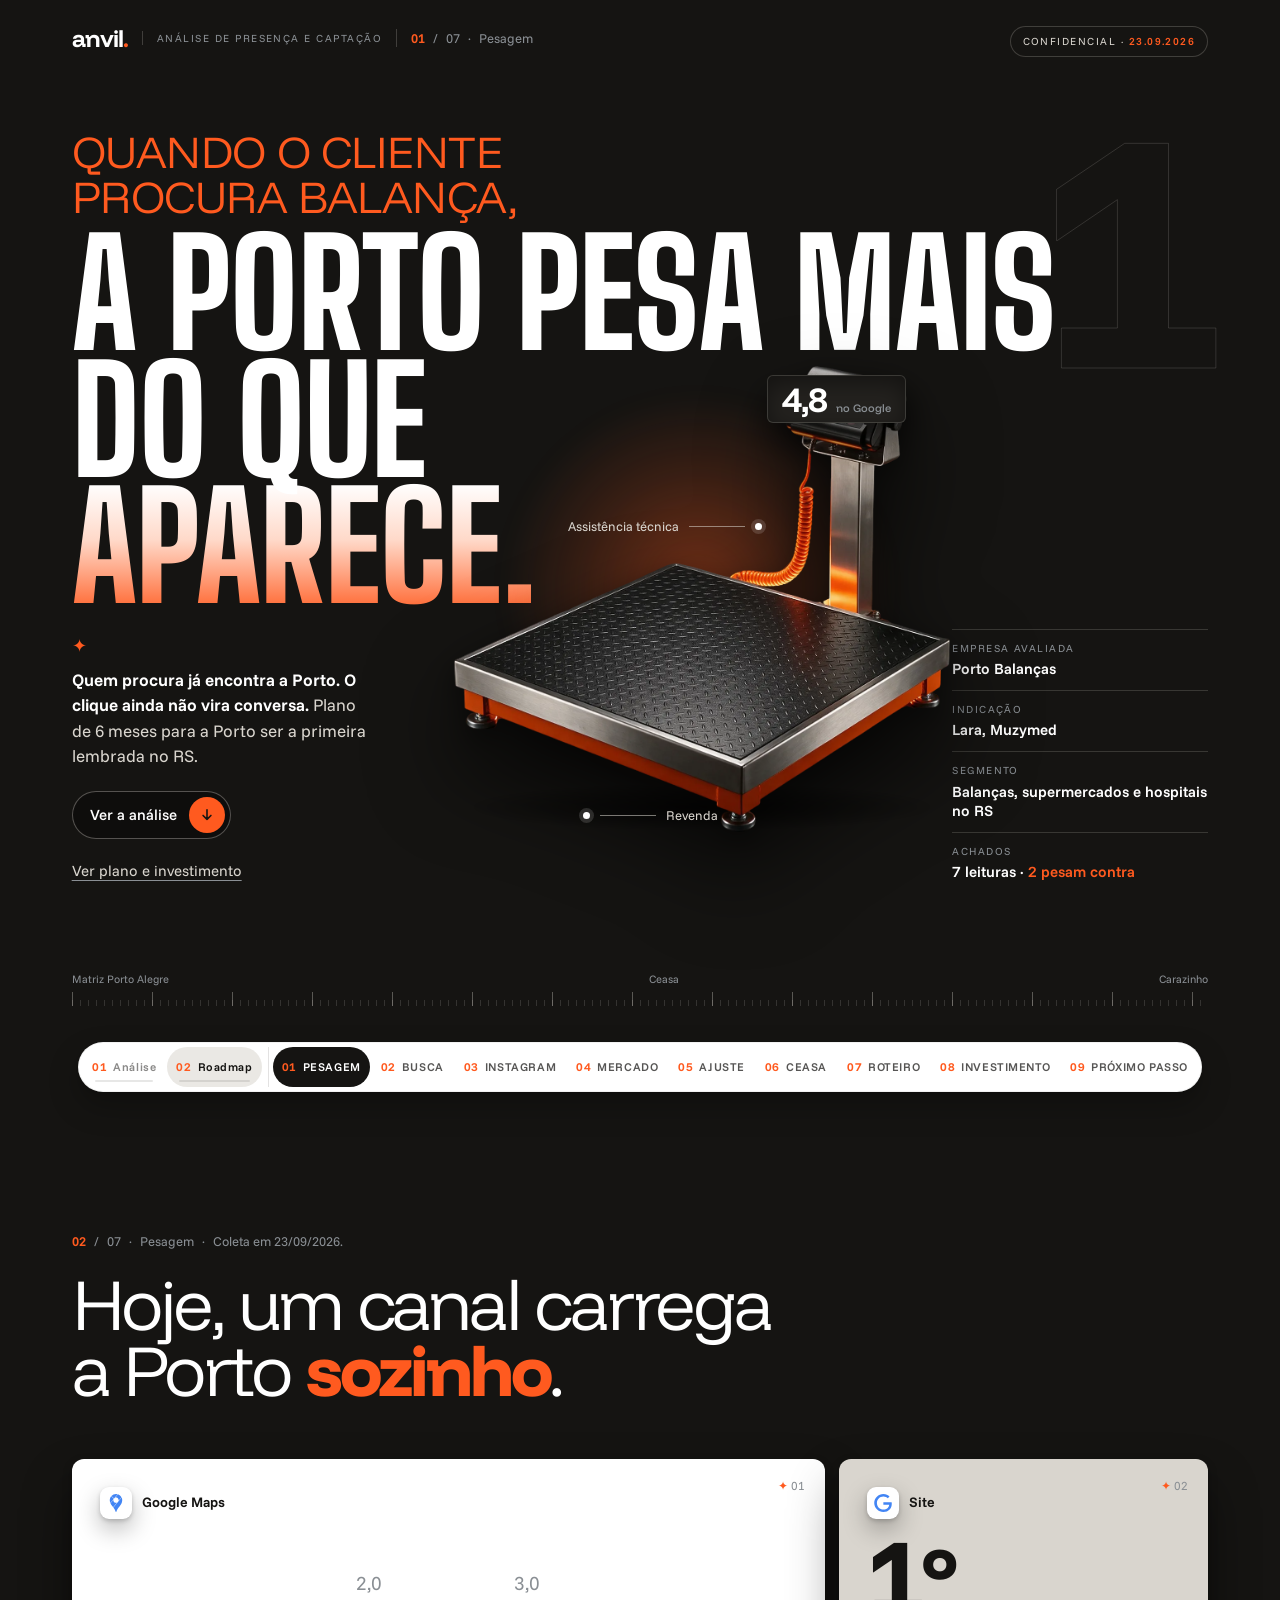
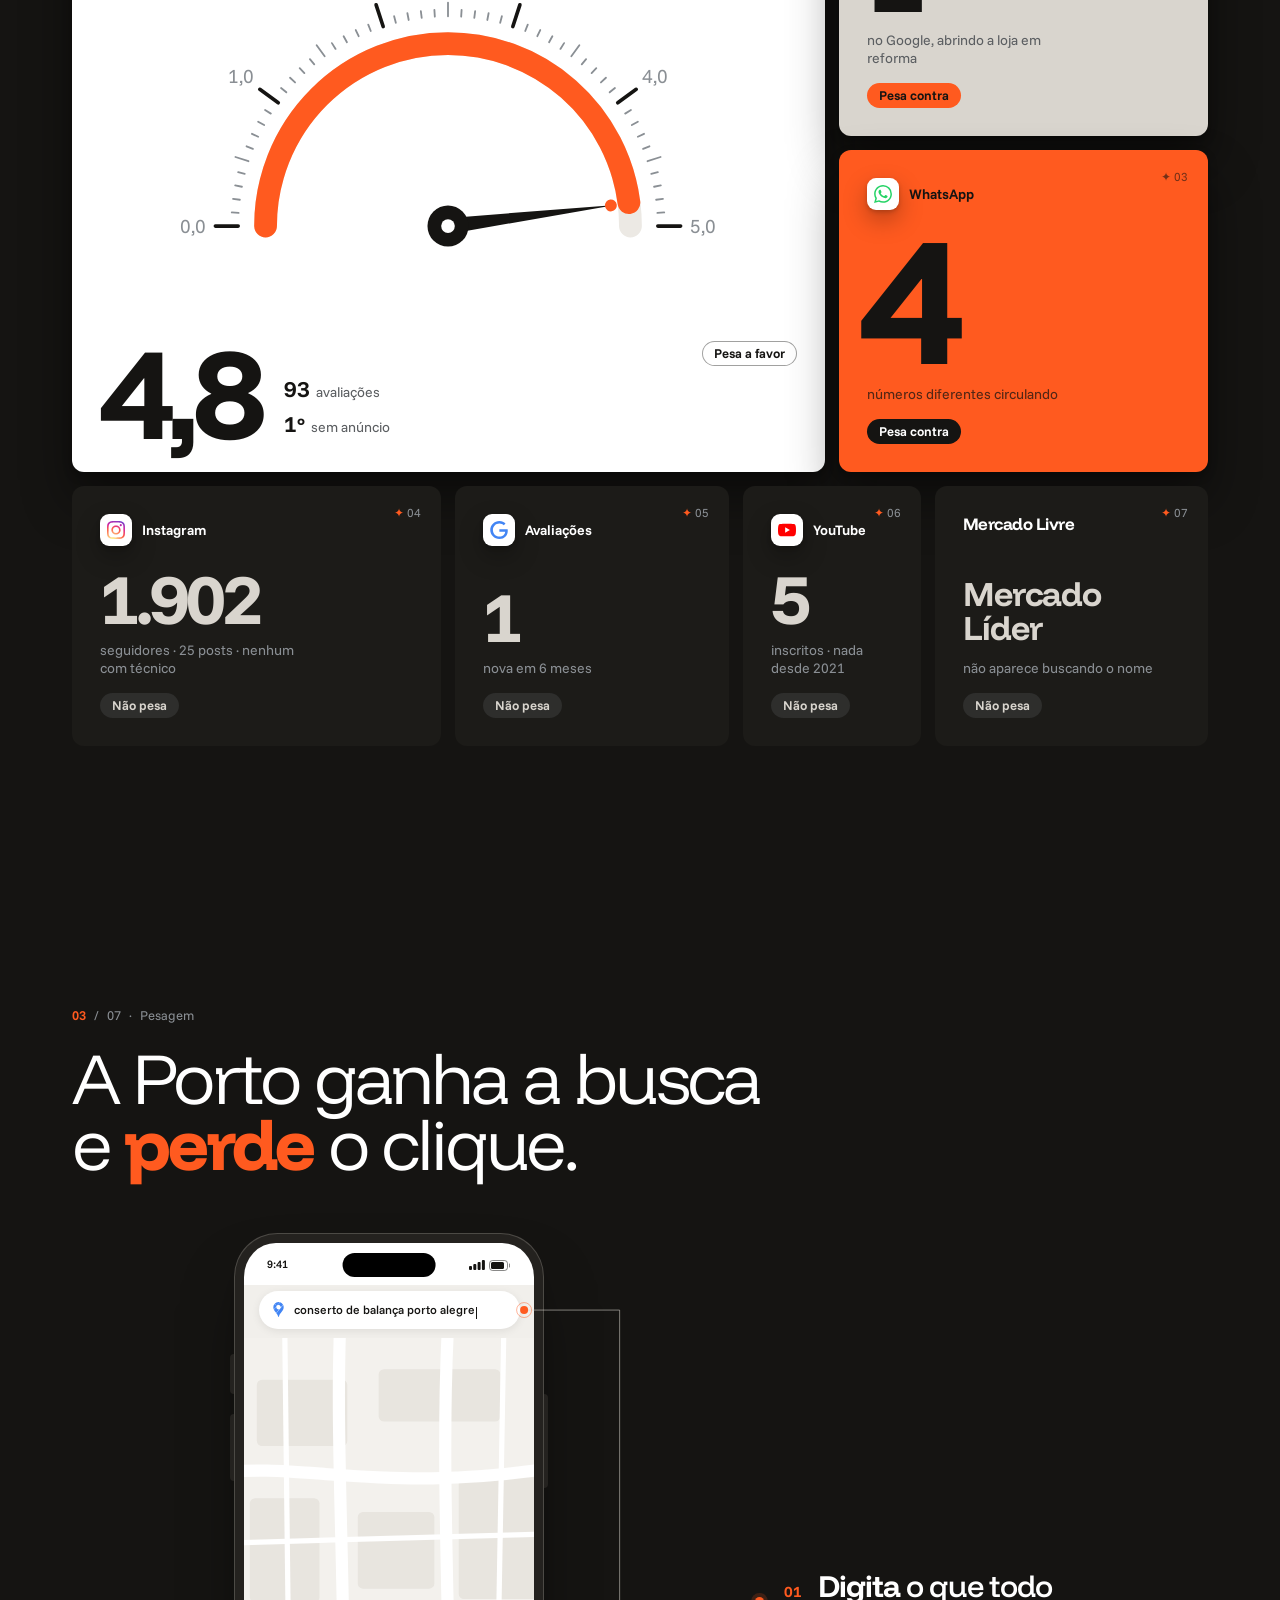
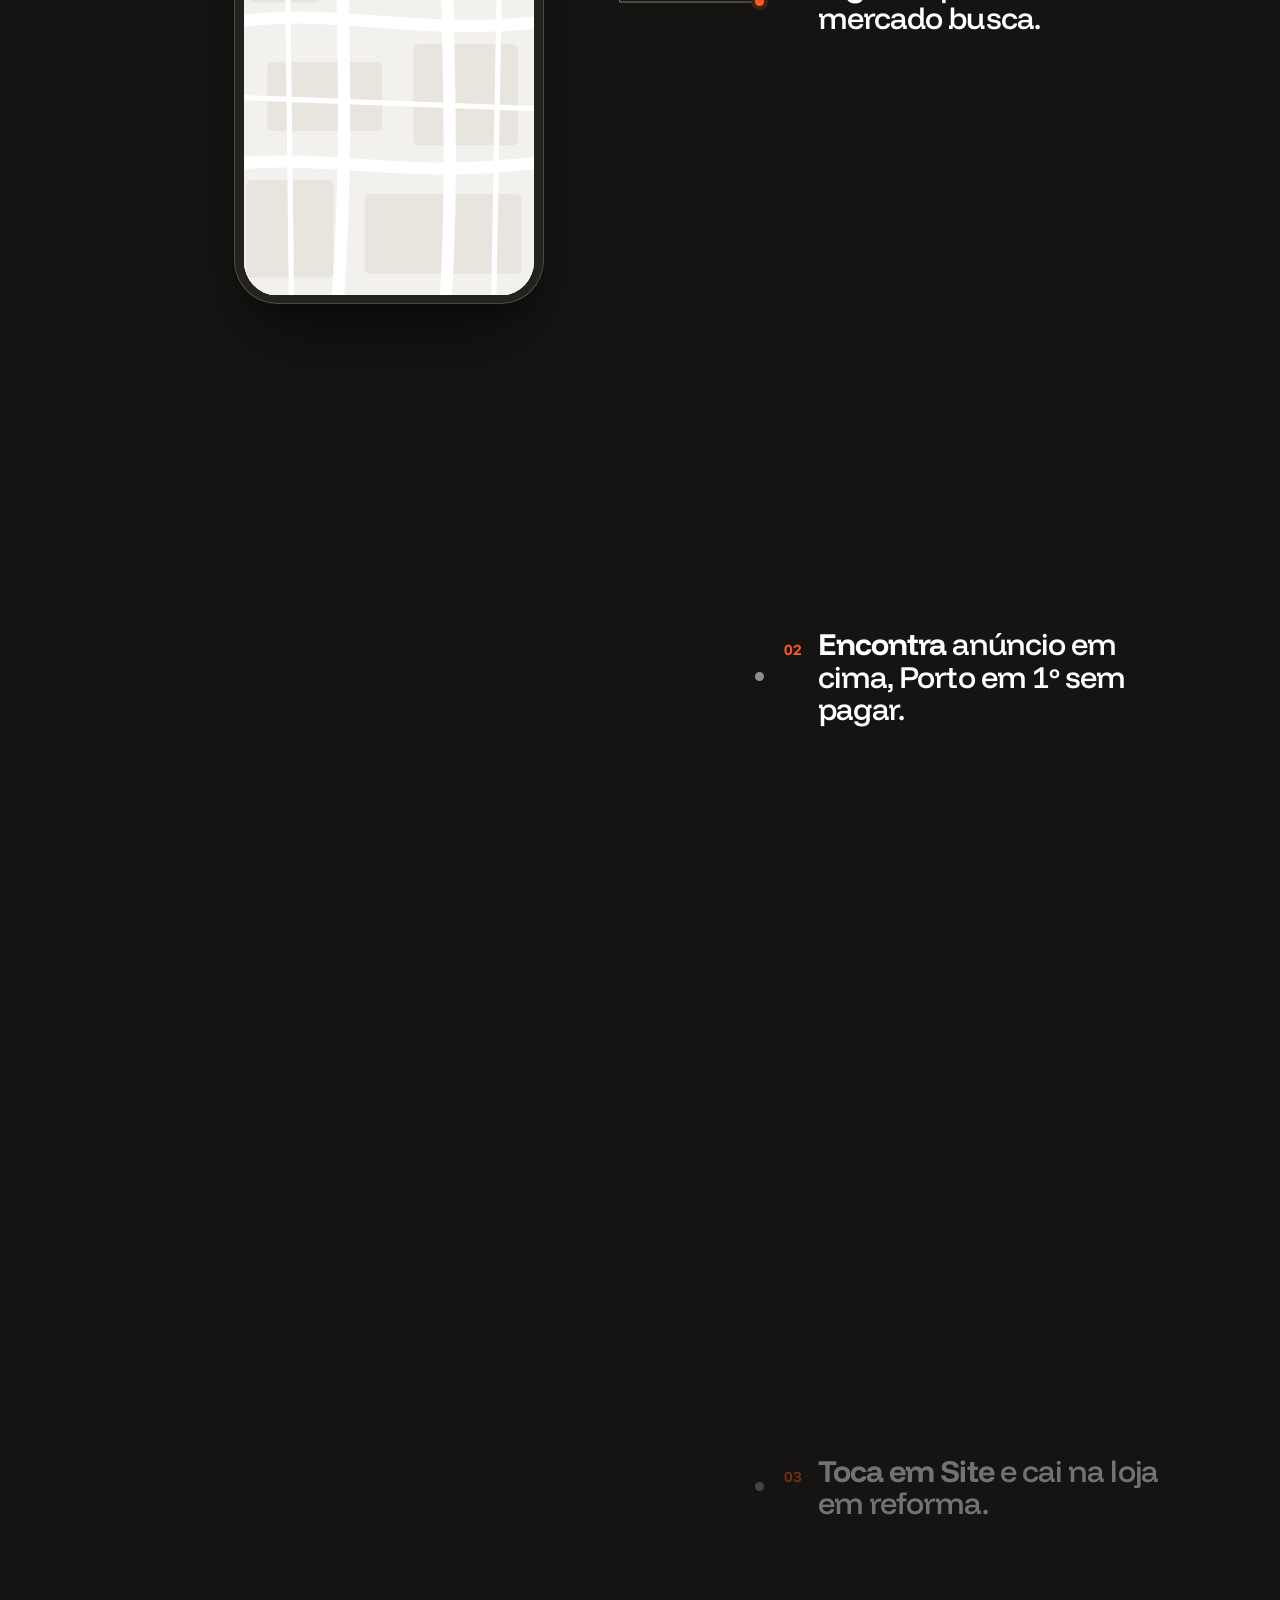
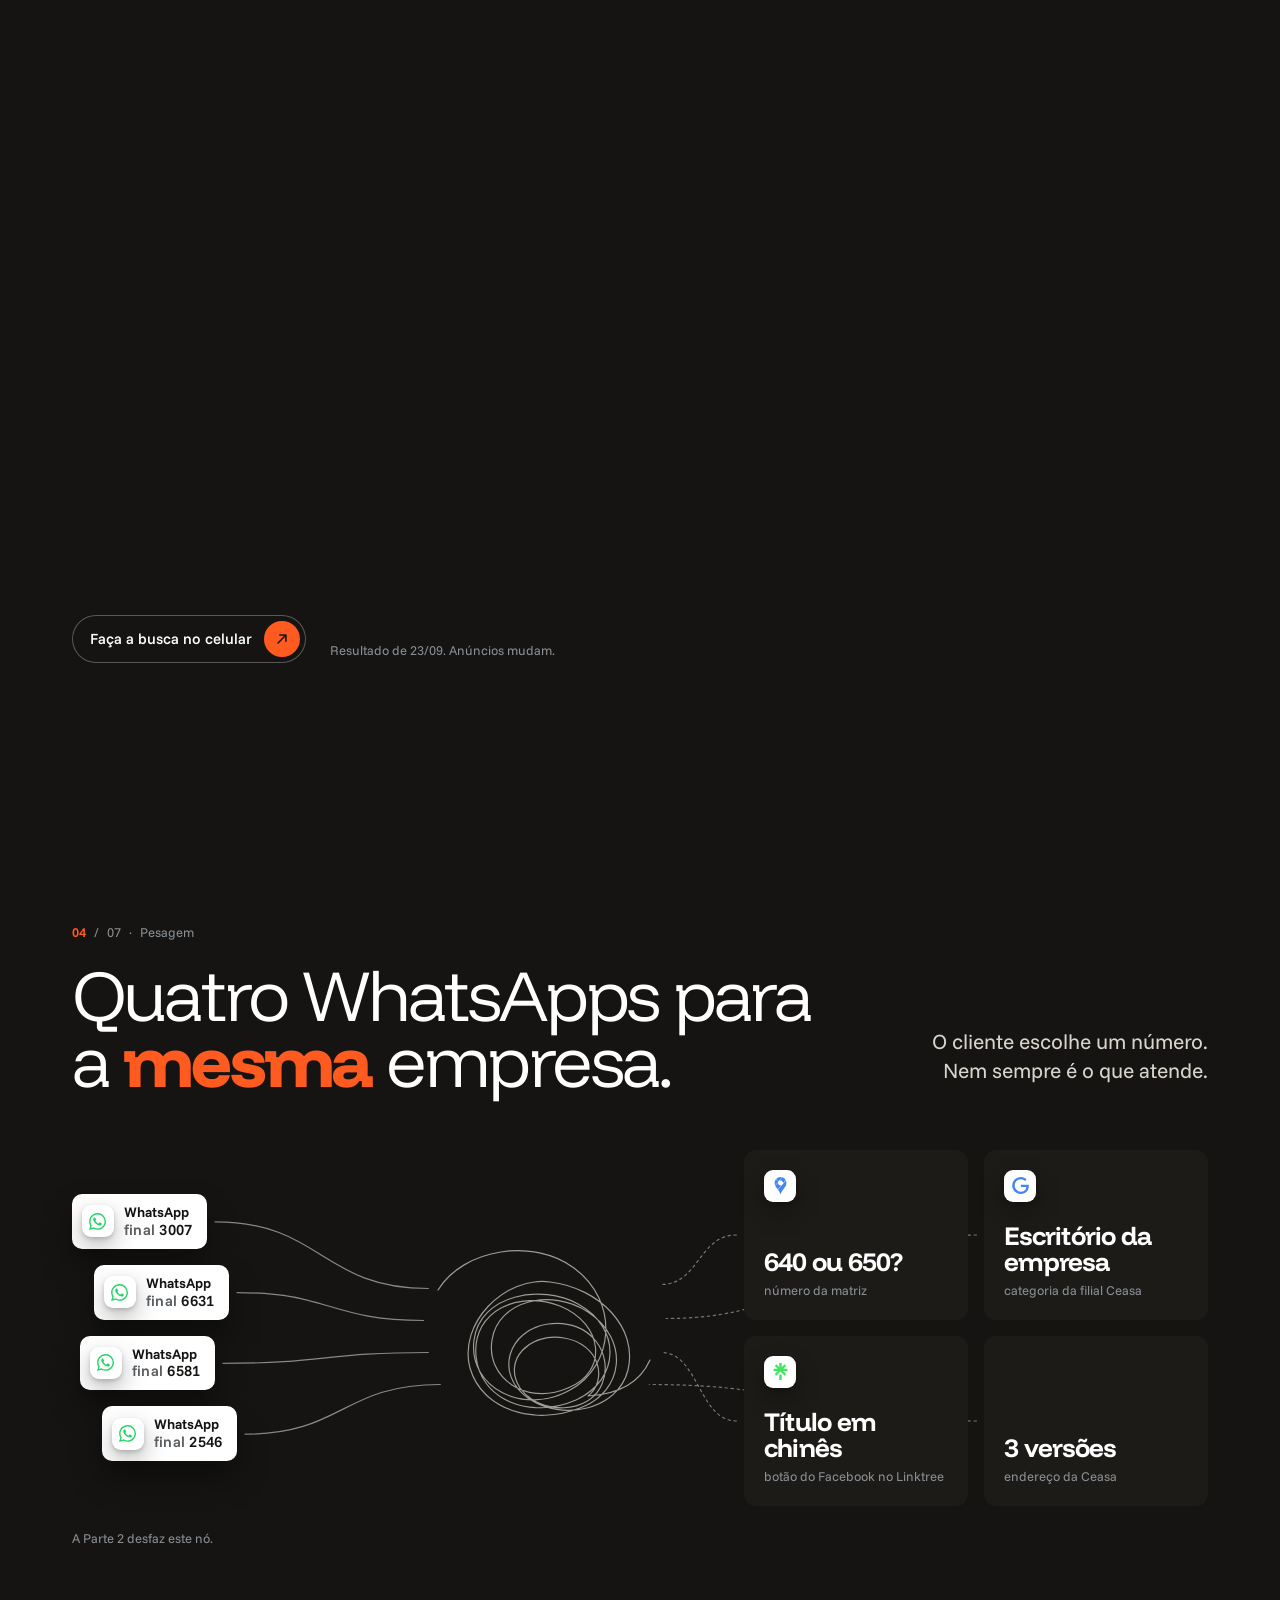
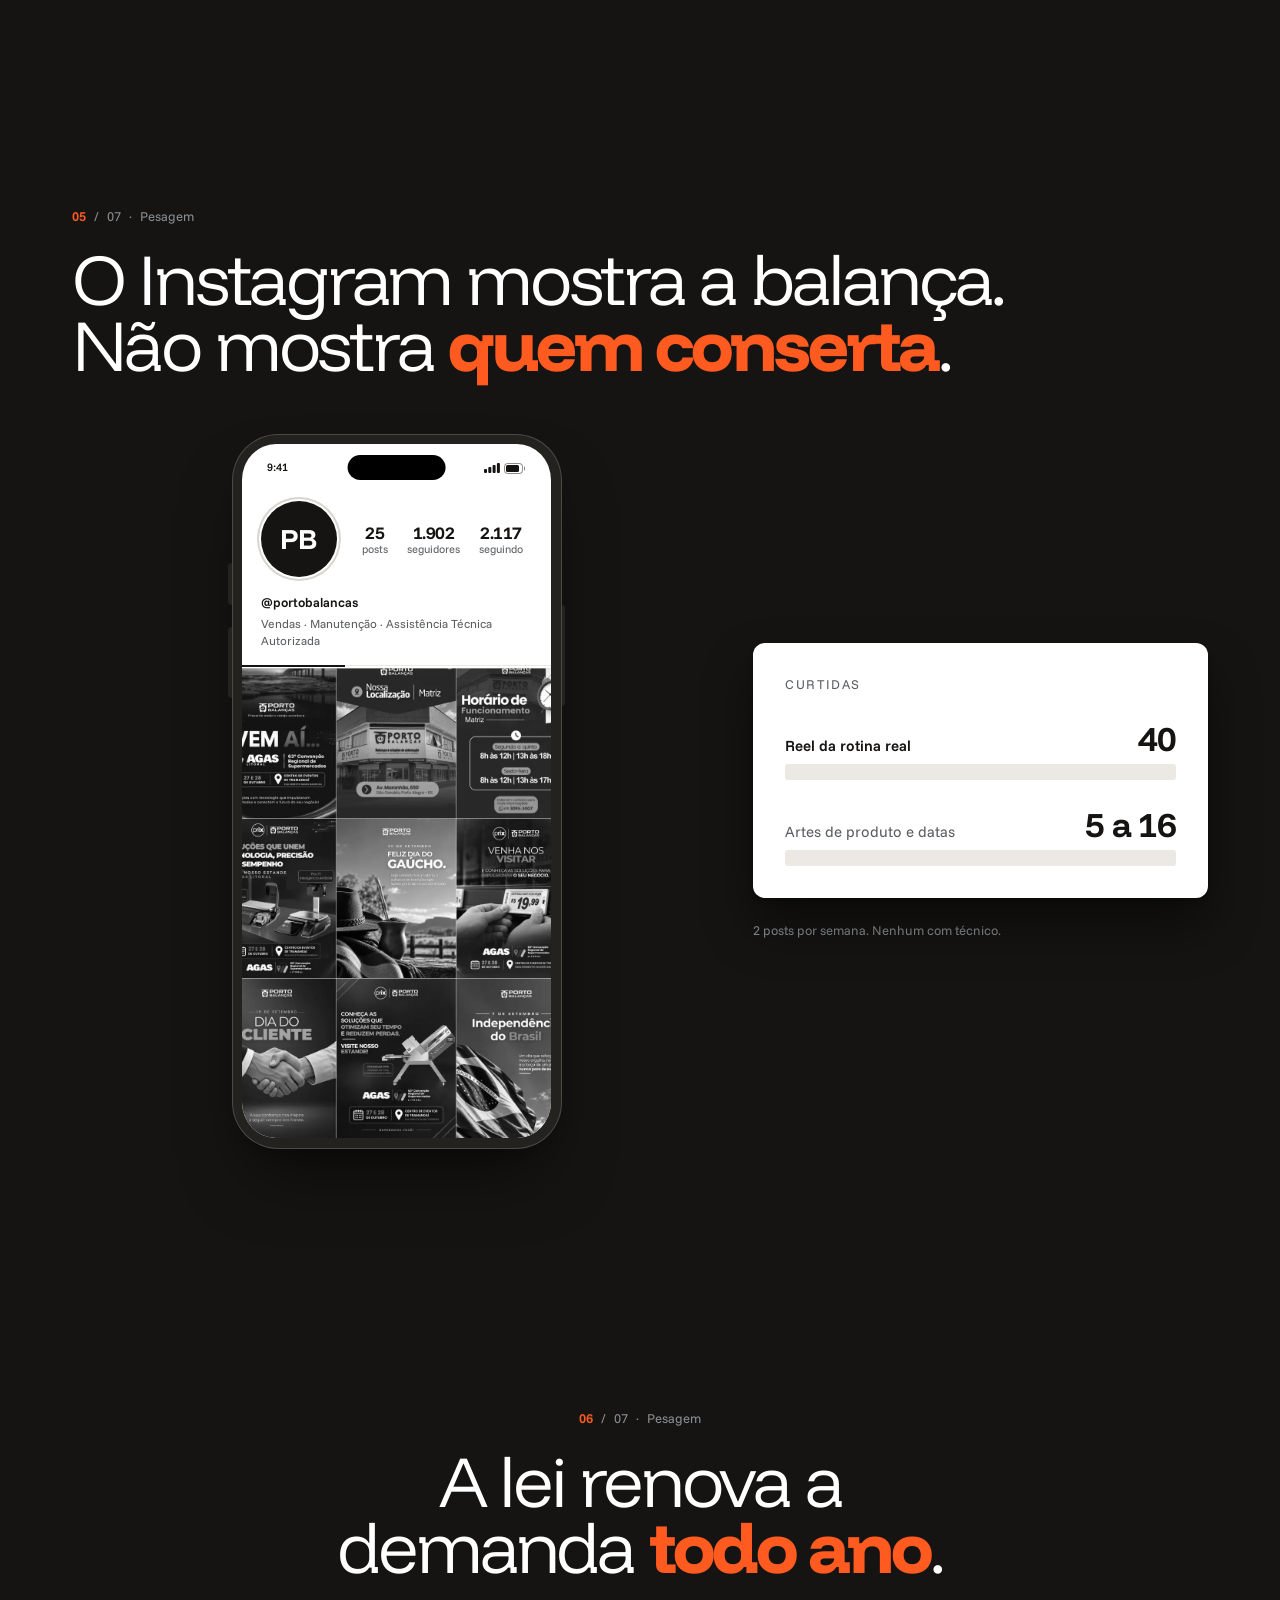
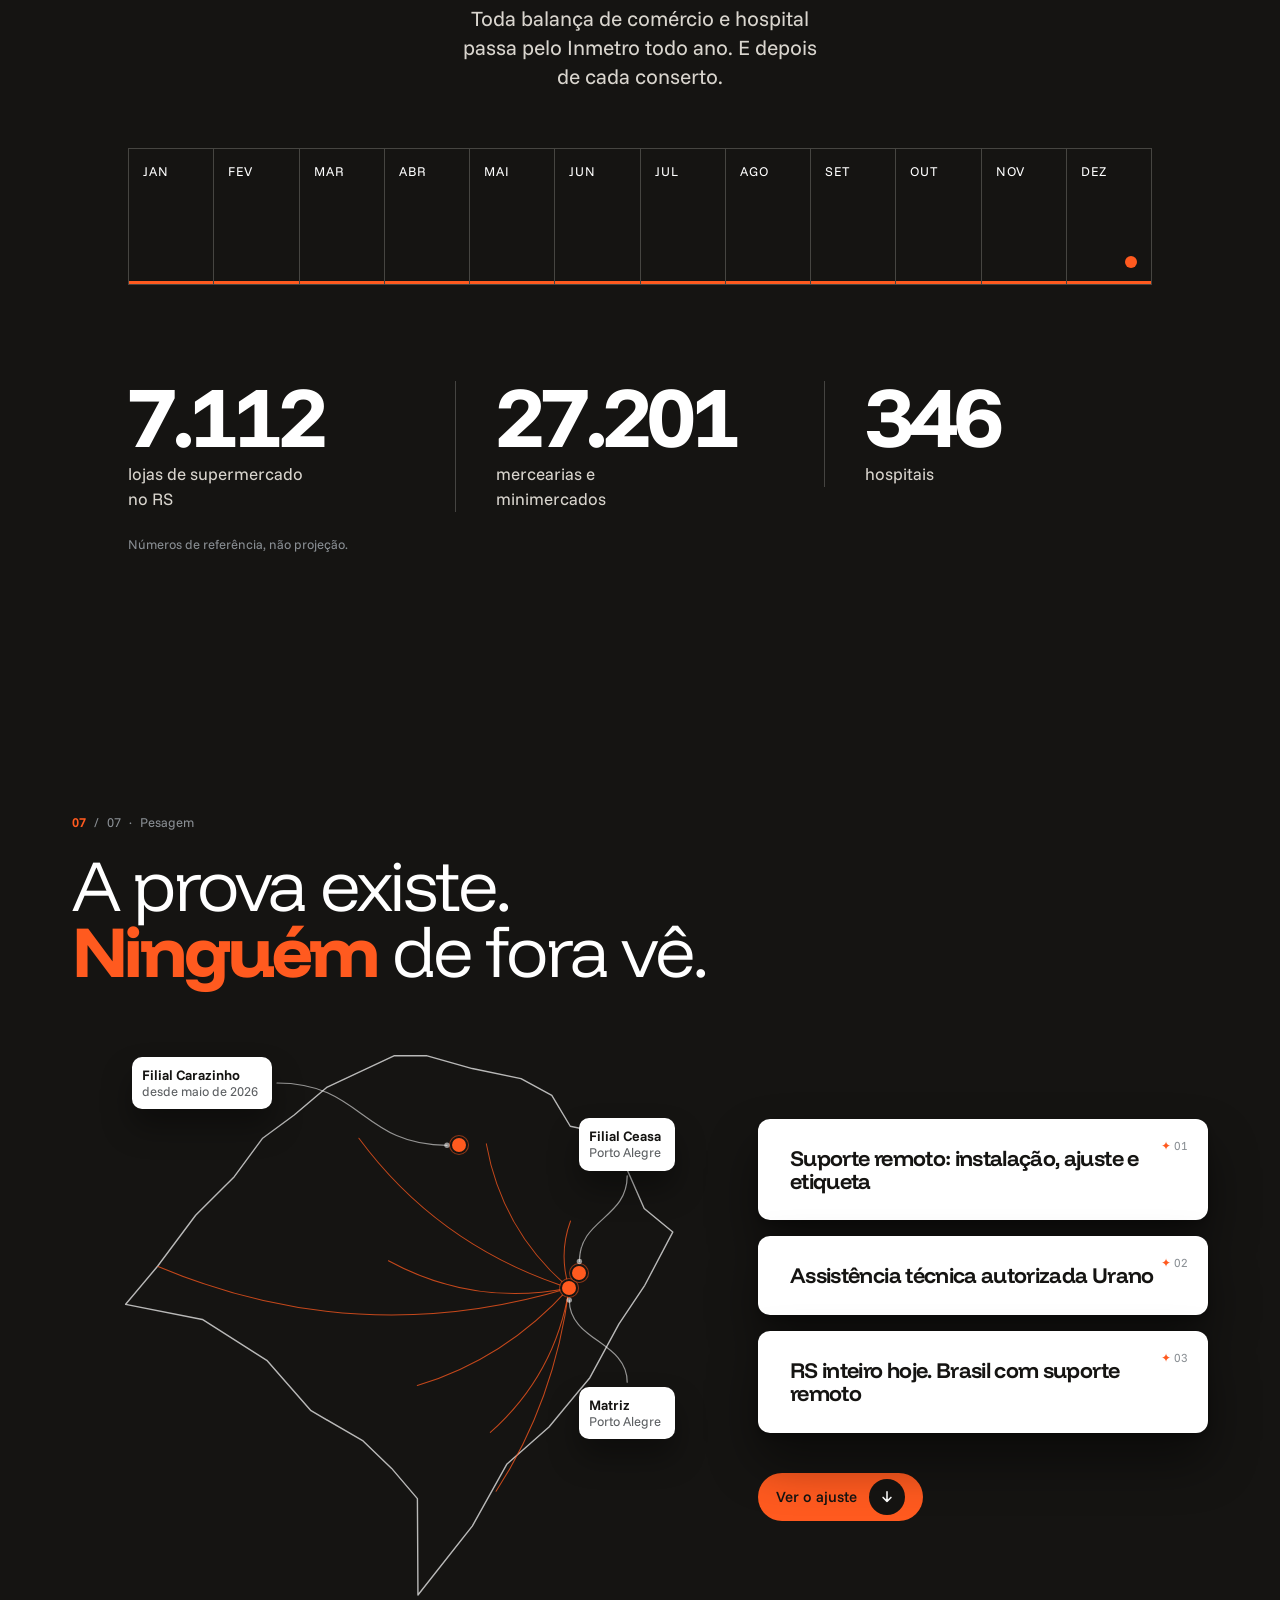
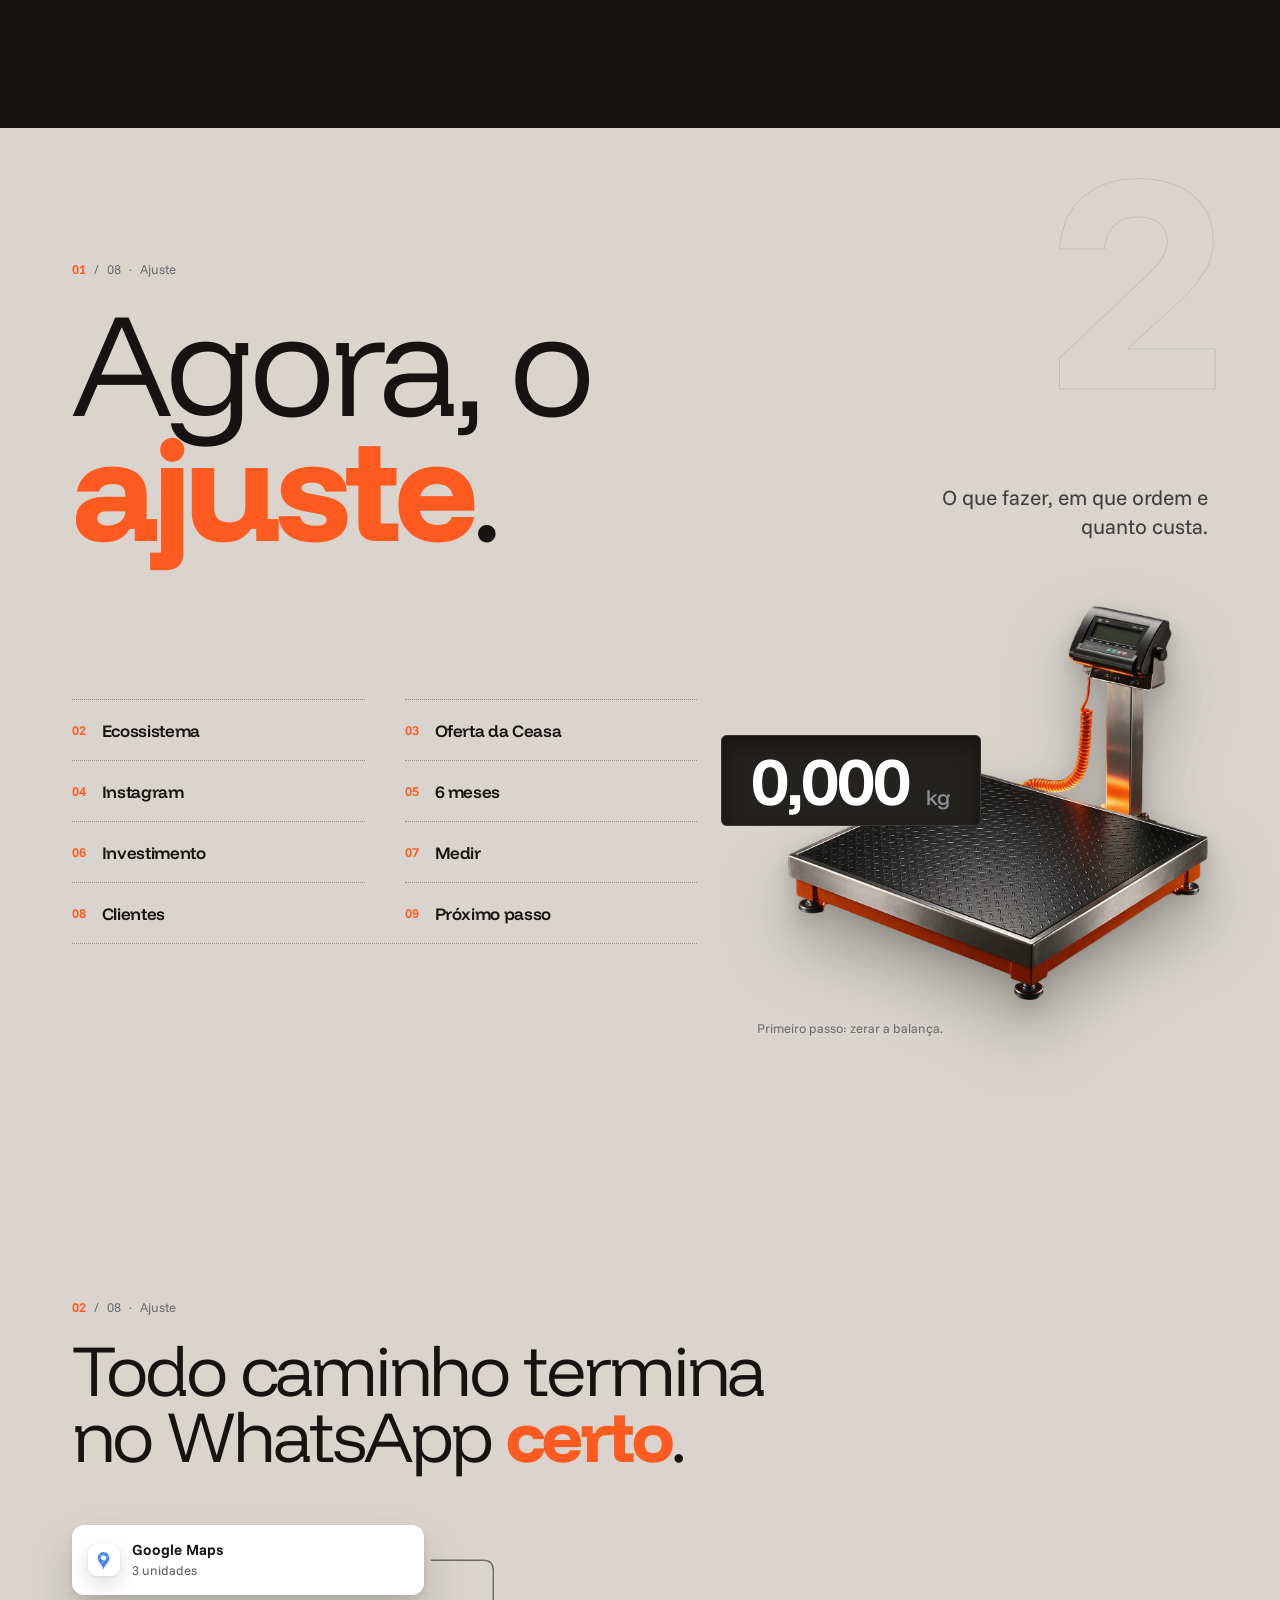
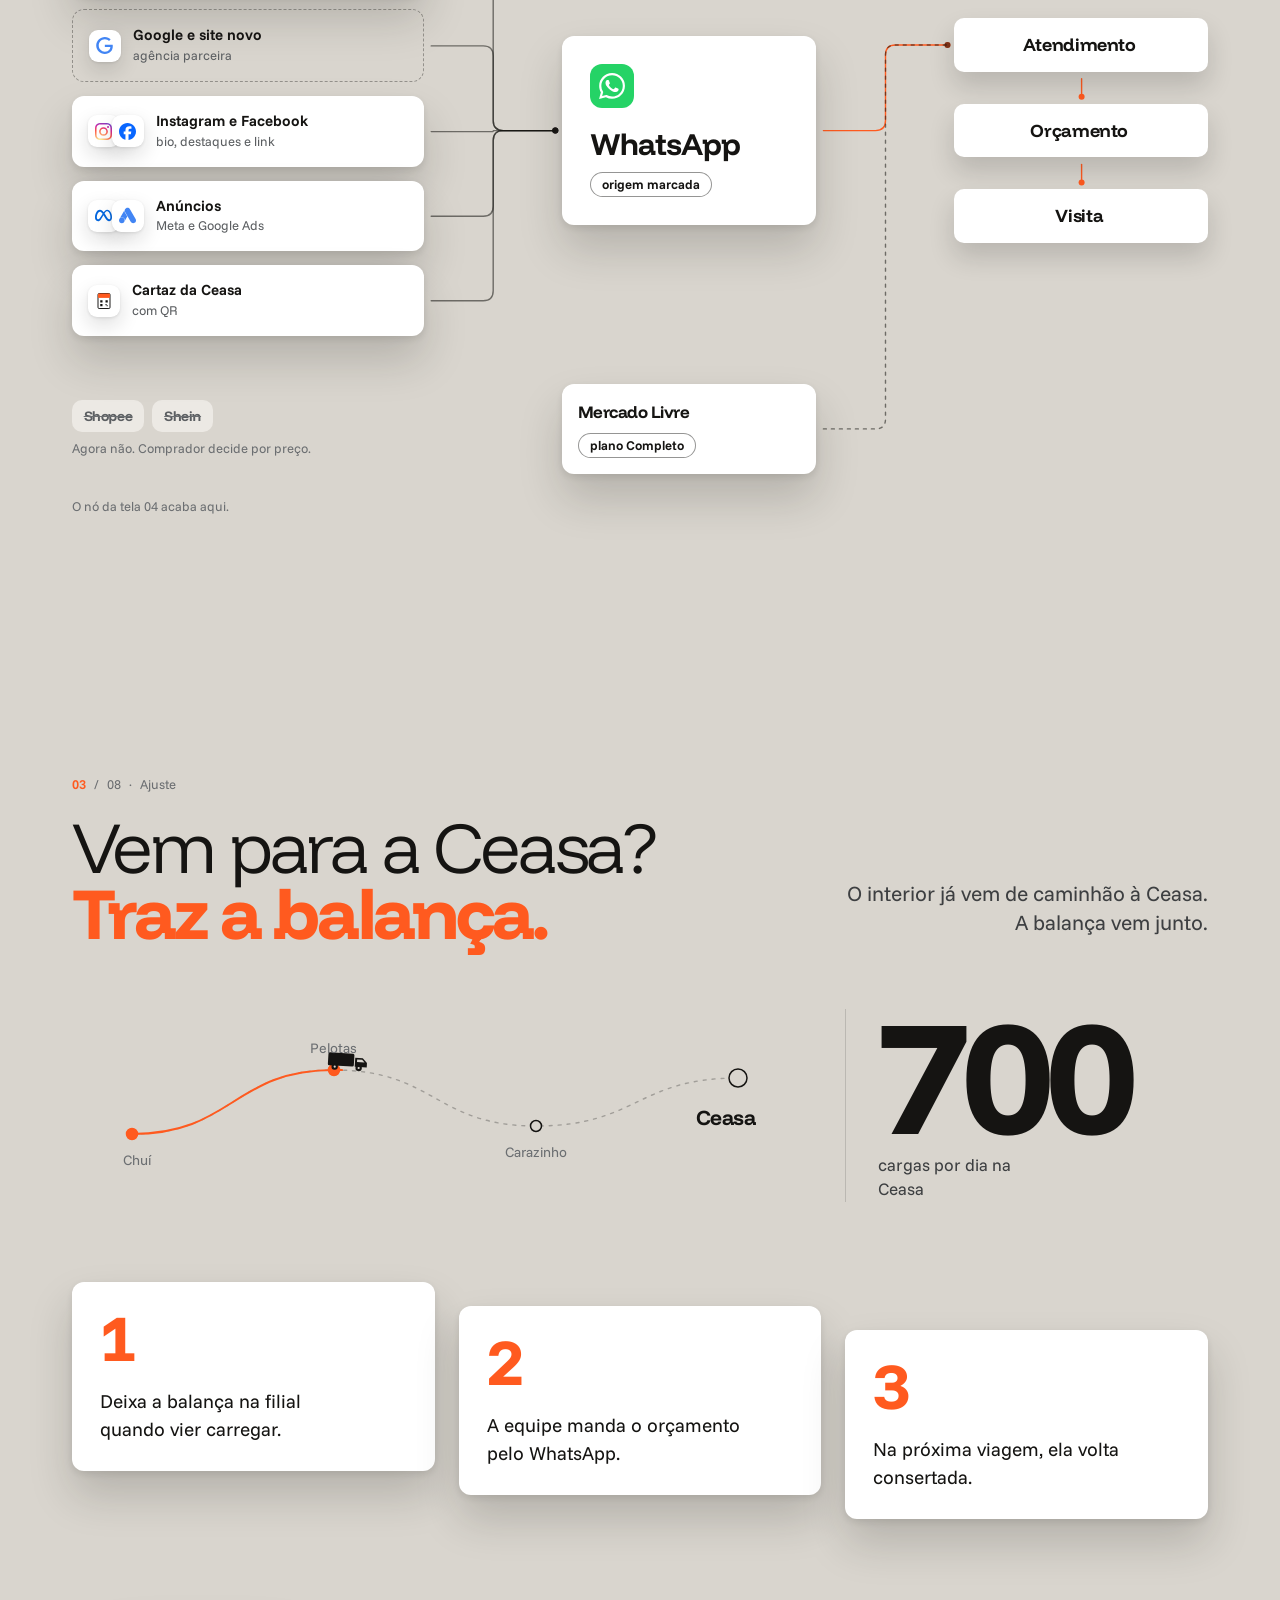
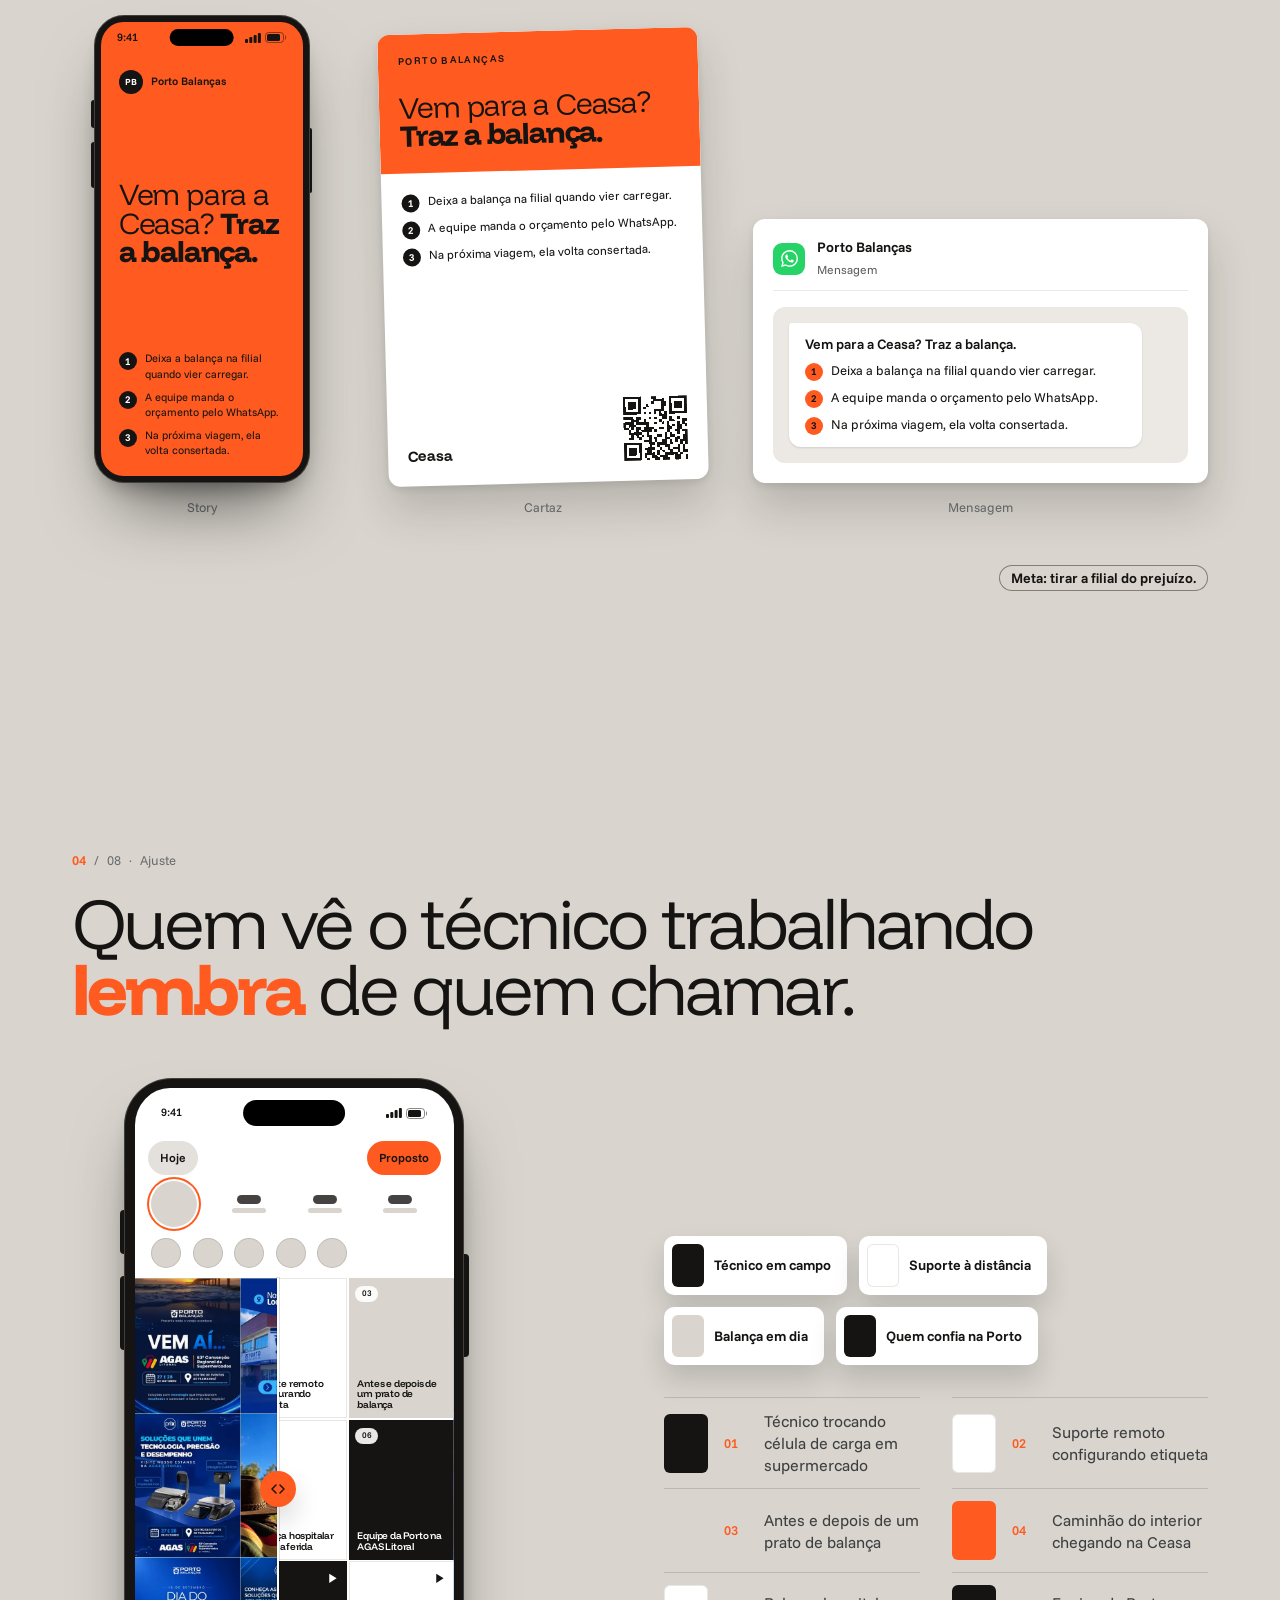
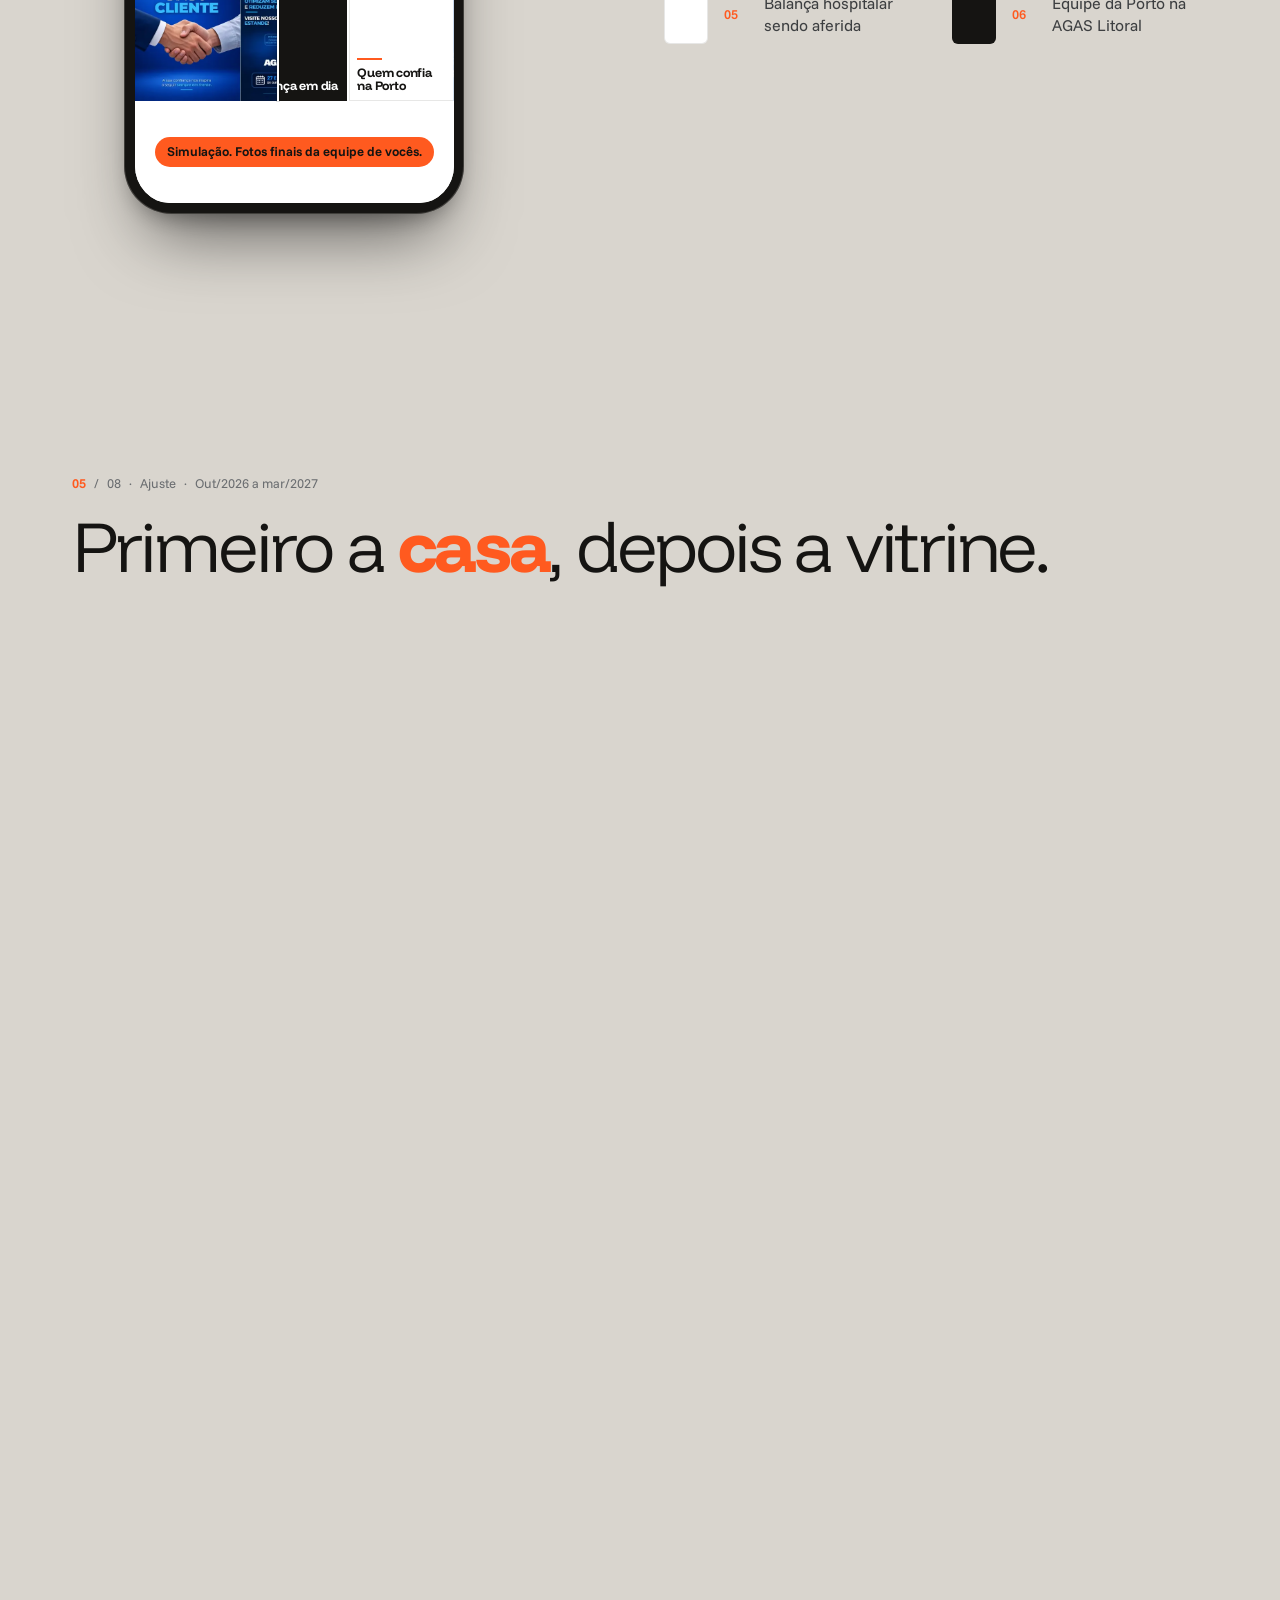
==== commit 5bd0aba4: "Remove a seção de clientes da Anvil Co-Authored-By: Claude Fable 5.1 <noreply@anthropic.com>" ====
--- a/analise/index.html
+++ b/analise/index.html
@@ -31,7 +31,7 @@
       rel="icon"
       href="data:image/svg+xml,%3Csvg xmlns=%22http://www.w3.org/2000/svg%22 viewBox=%220 0 32 32%22%3E%3Crect width=%2232%22 height=%2232%22 rx=%228%22 fill=%22%23151412%22/%3E%3Ccircle cx=%2216%22 cy=%2216%22 r=%226%22 fill=%22%23FF5A1F%22/%3E%3C/svg%3E"
     />
-    <script type="module" crossorigin src="/analise/assets/index-CFonb3Cp.js"></script>
+    <script type="module" crossorigin src="/analise/assets/index-CF3SZIQn.js"></script>
     <link rel="stylesheet" crossorigin href="/analise/assets/index-yqc8QvYx.css">
   </head>
   <body>
